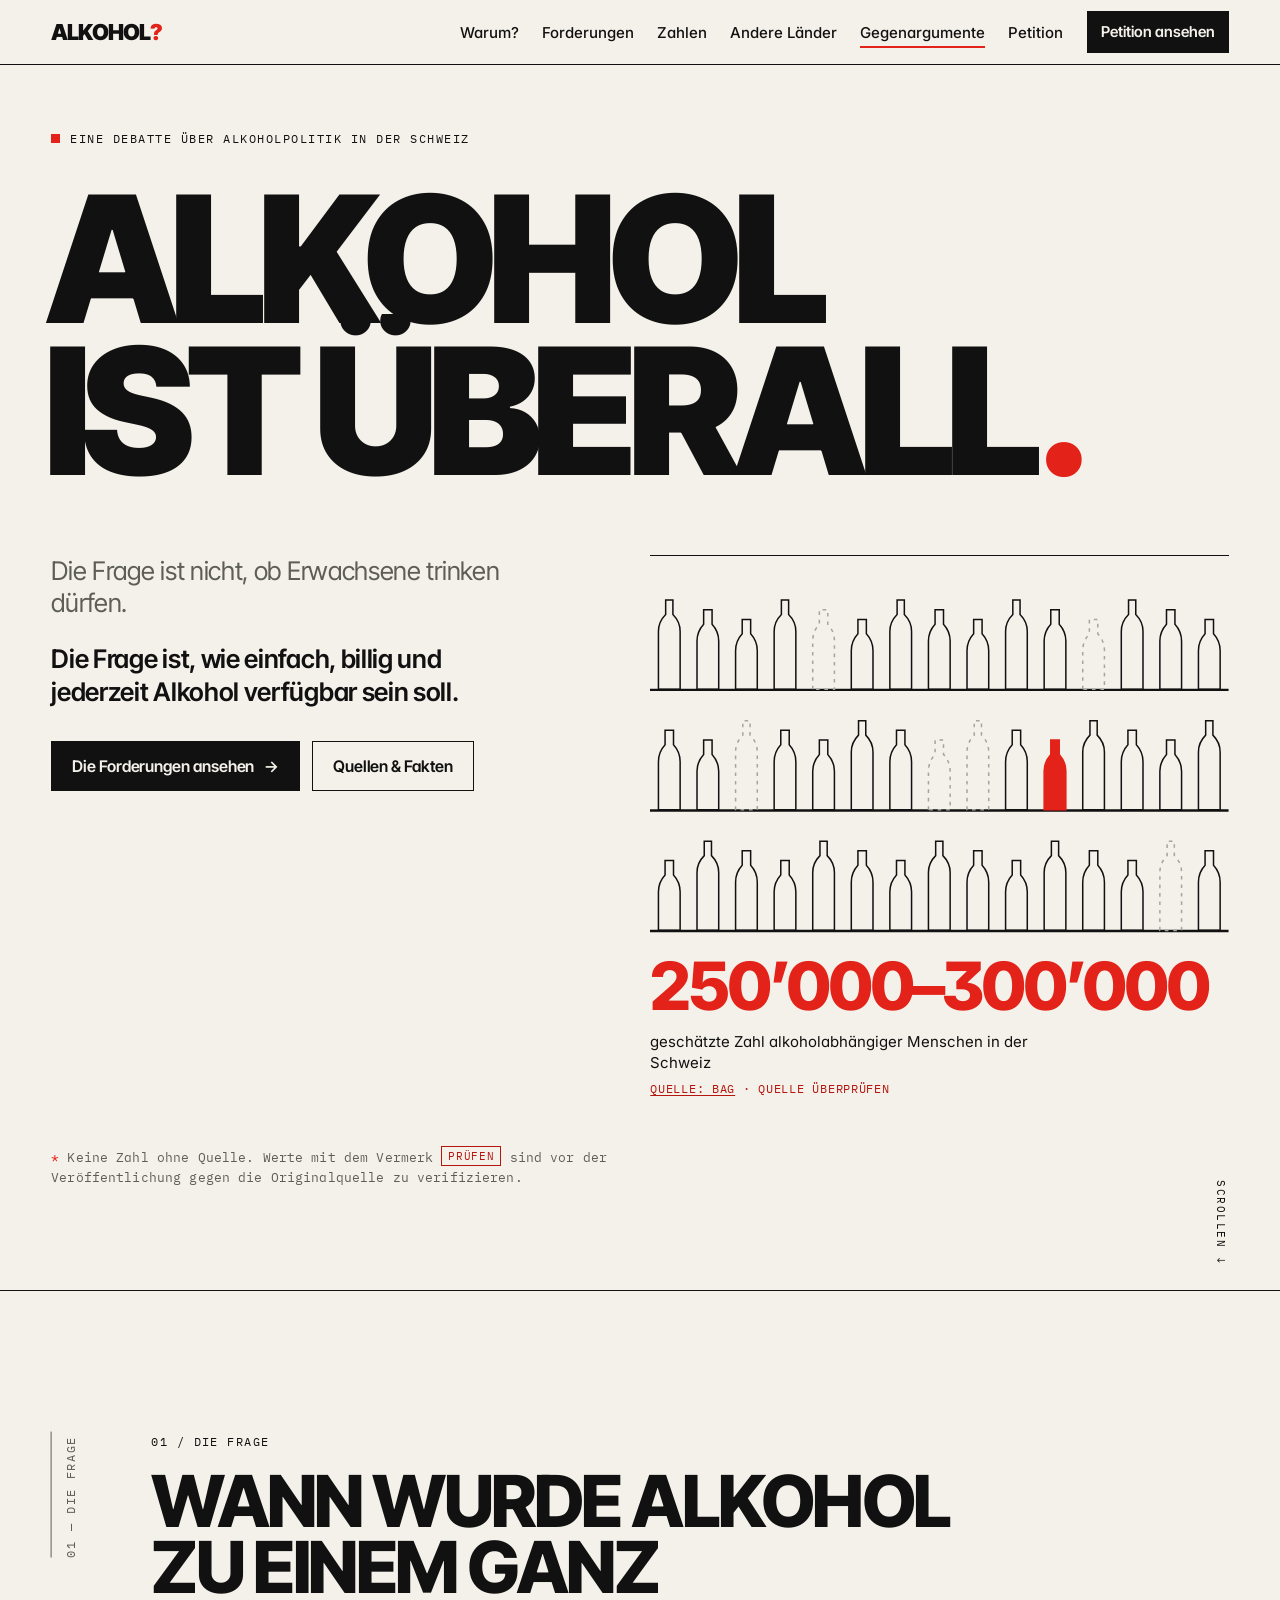
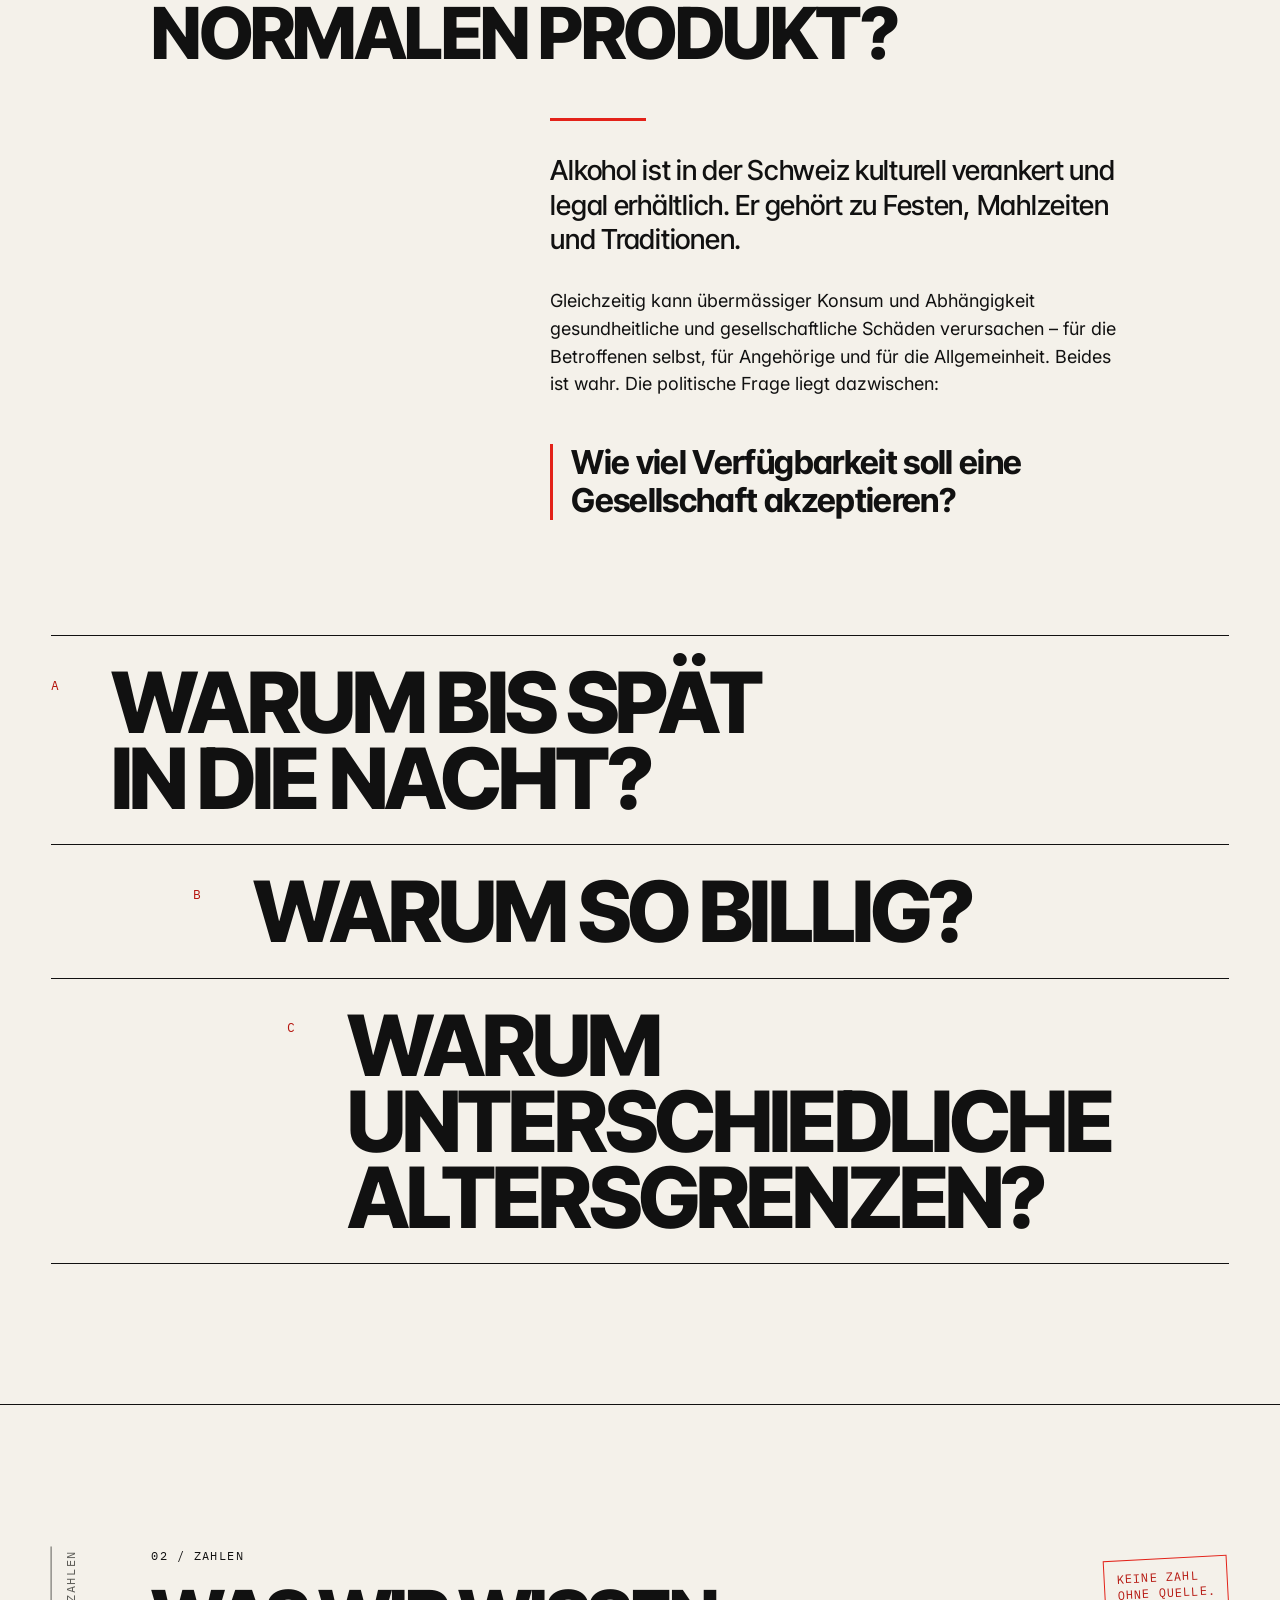
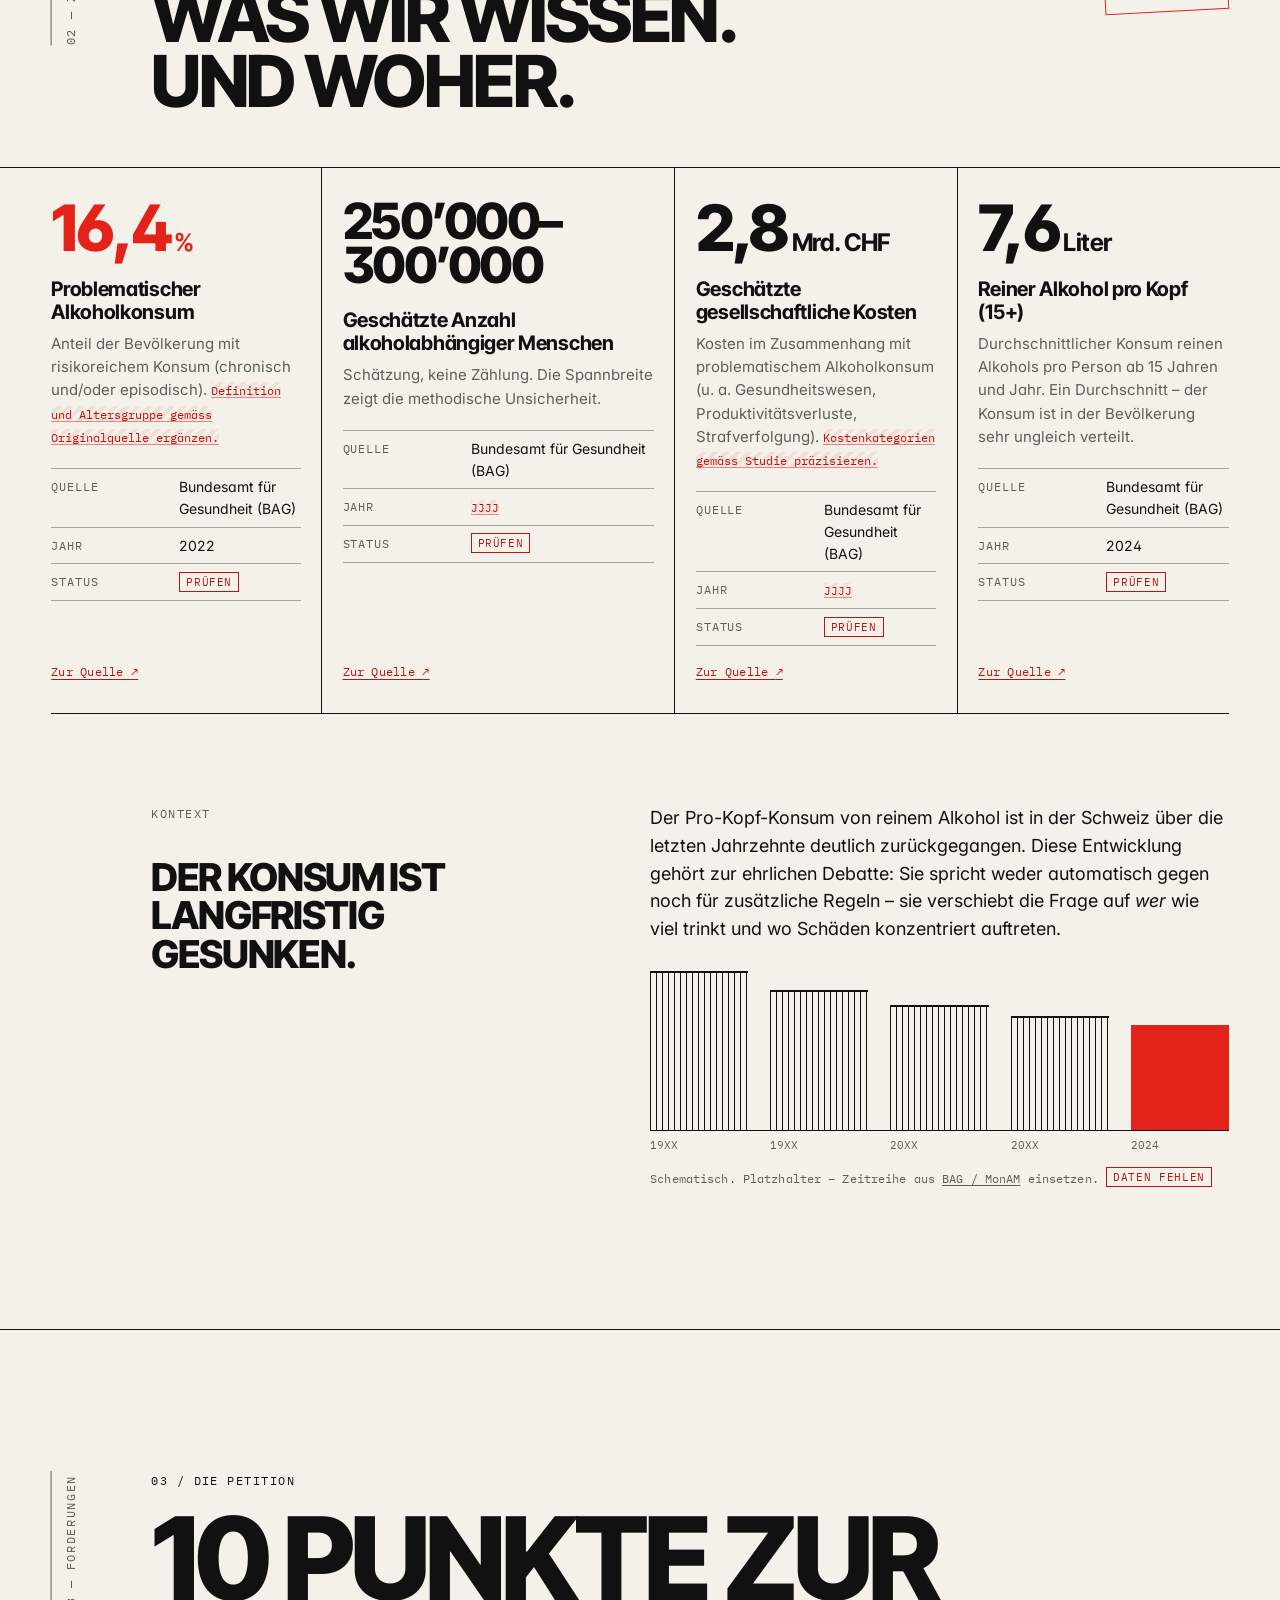
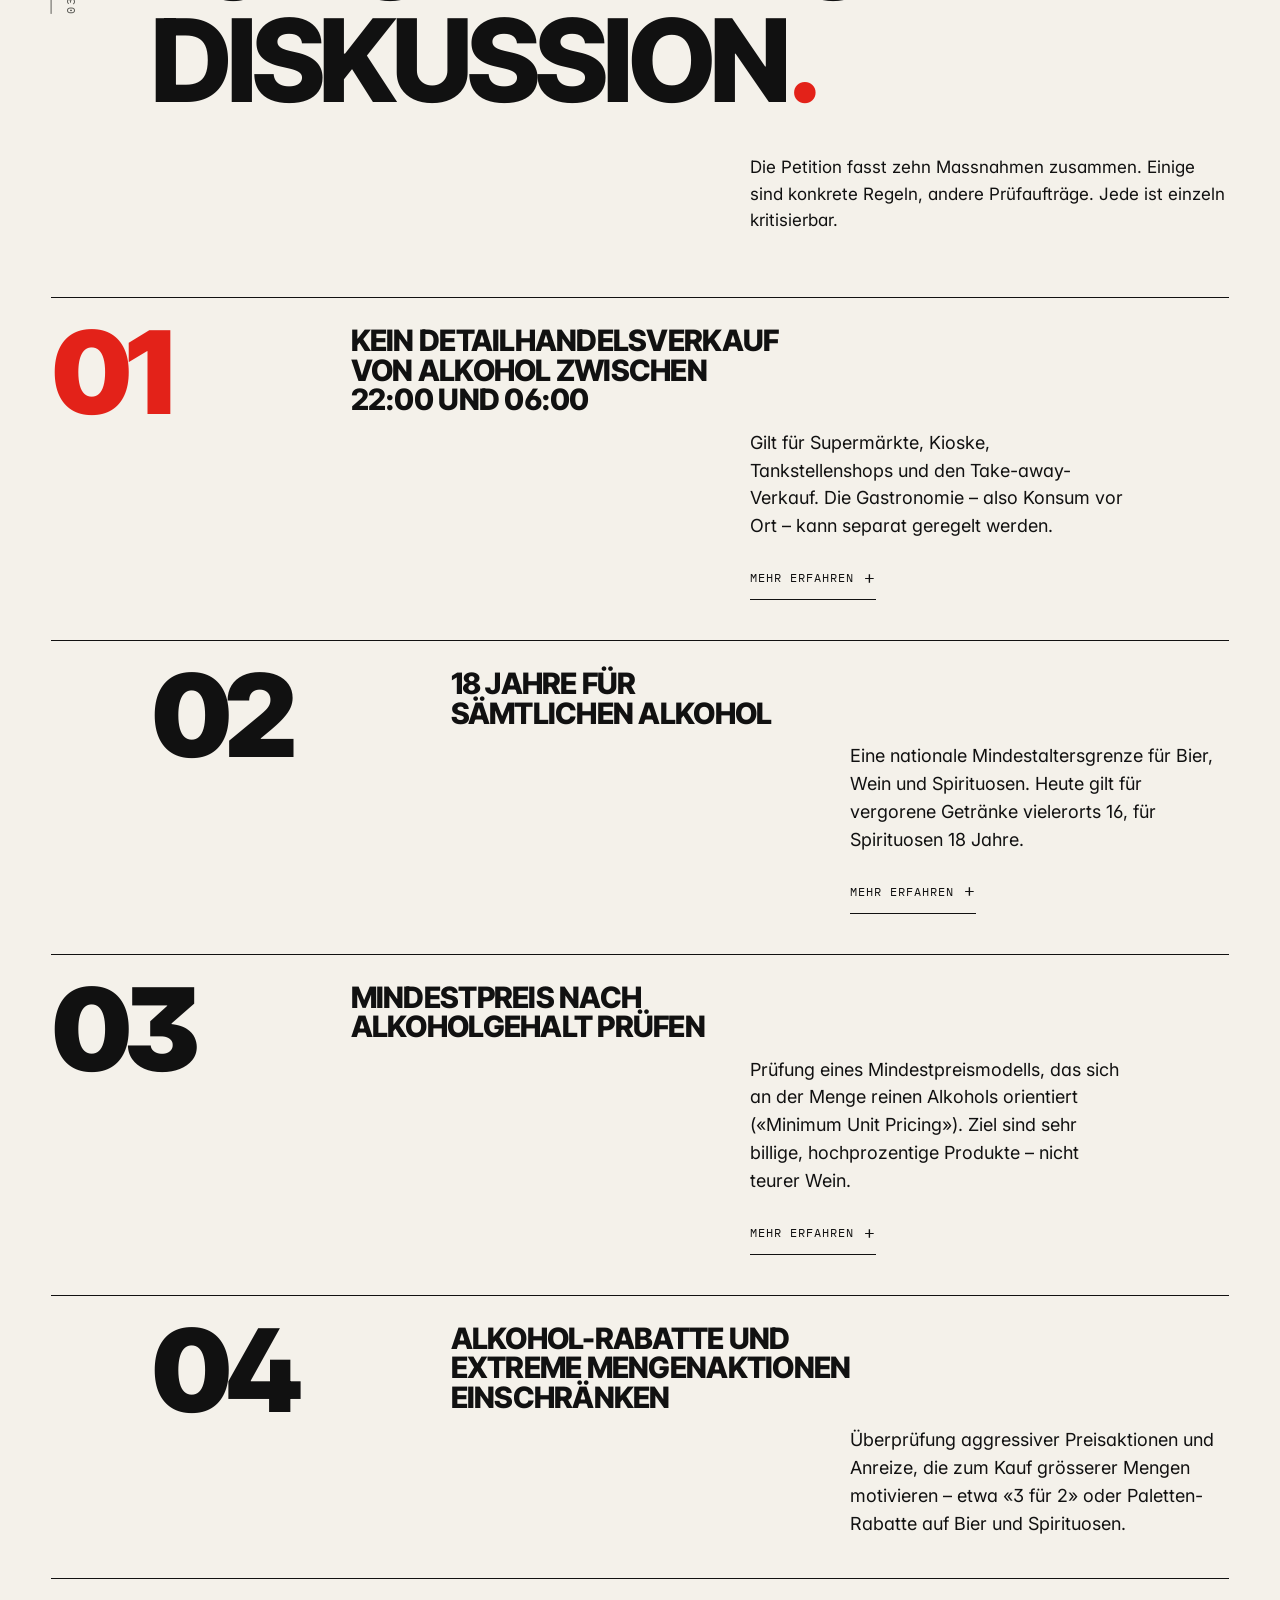
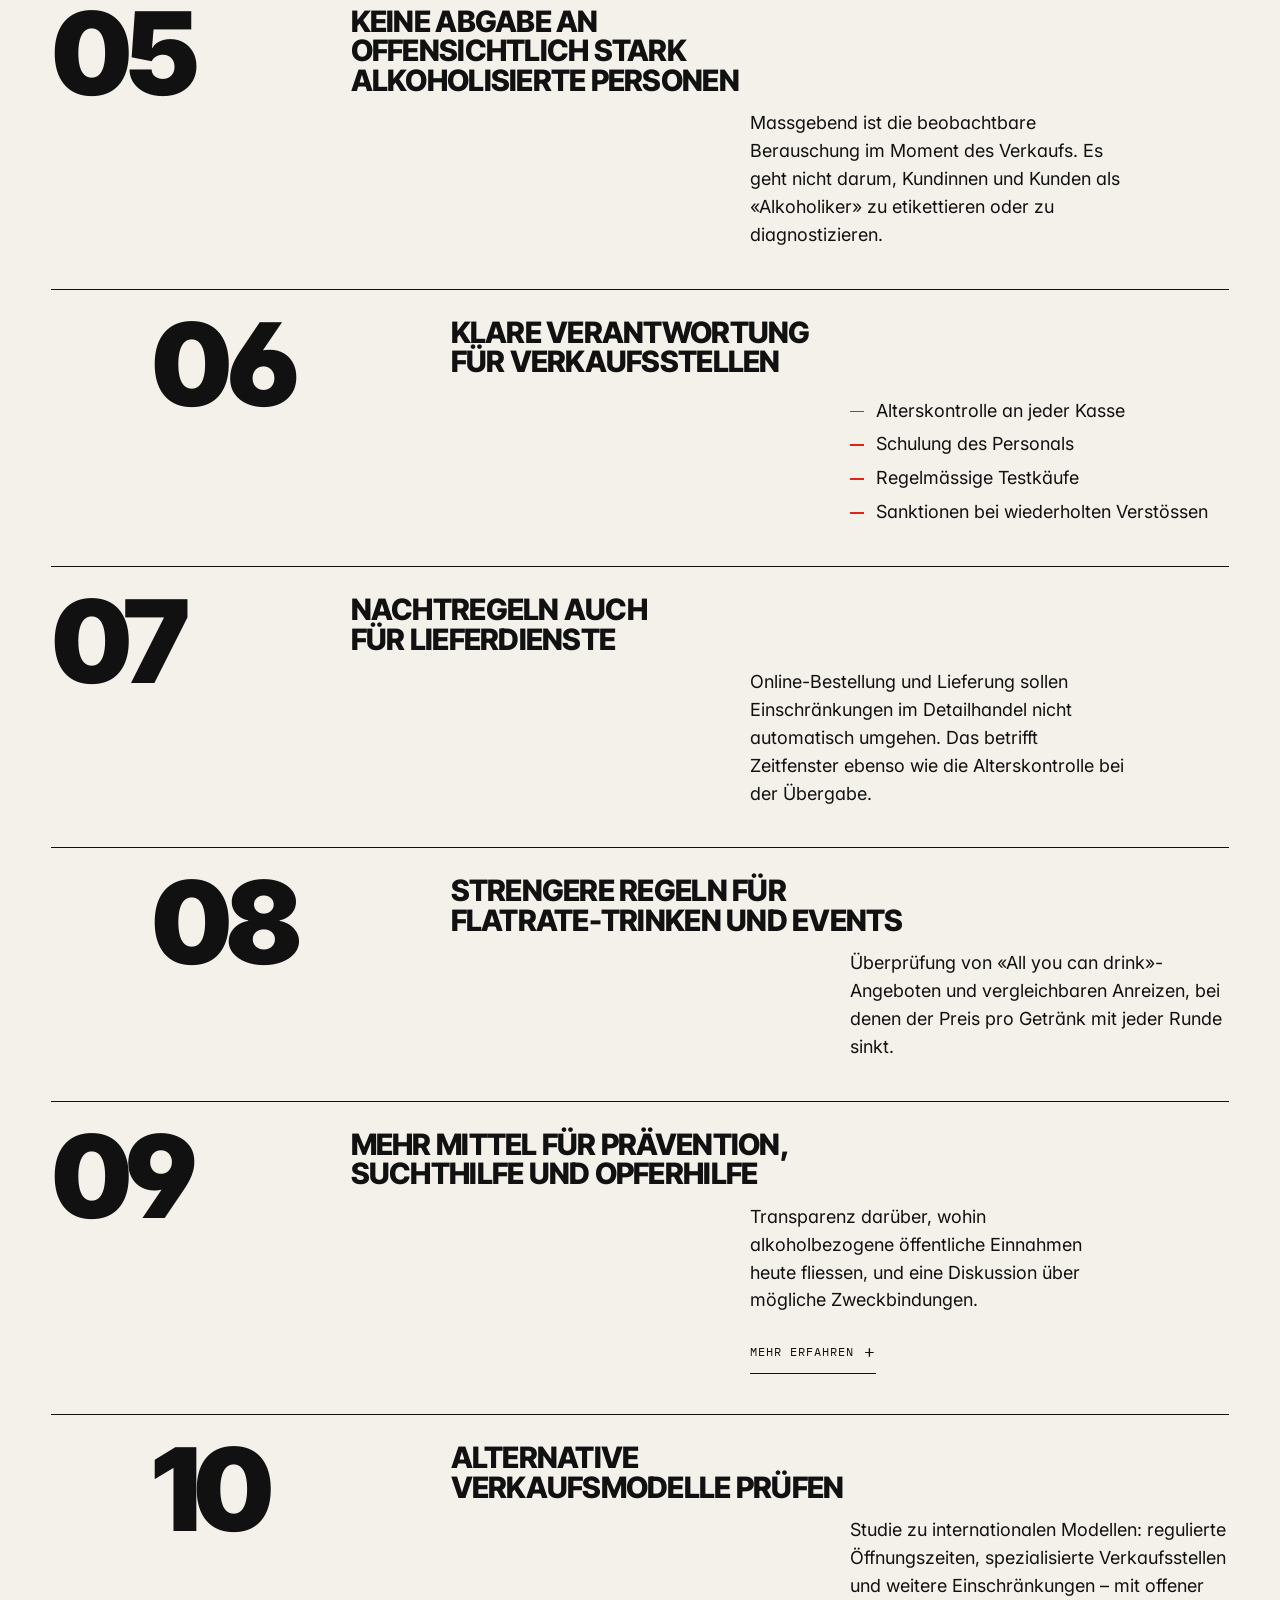
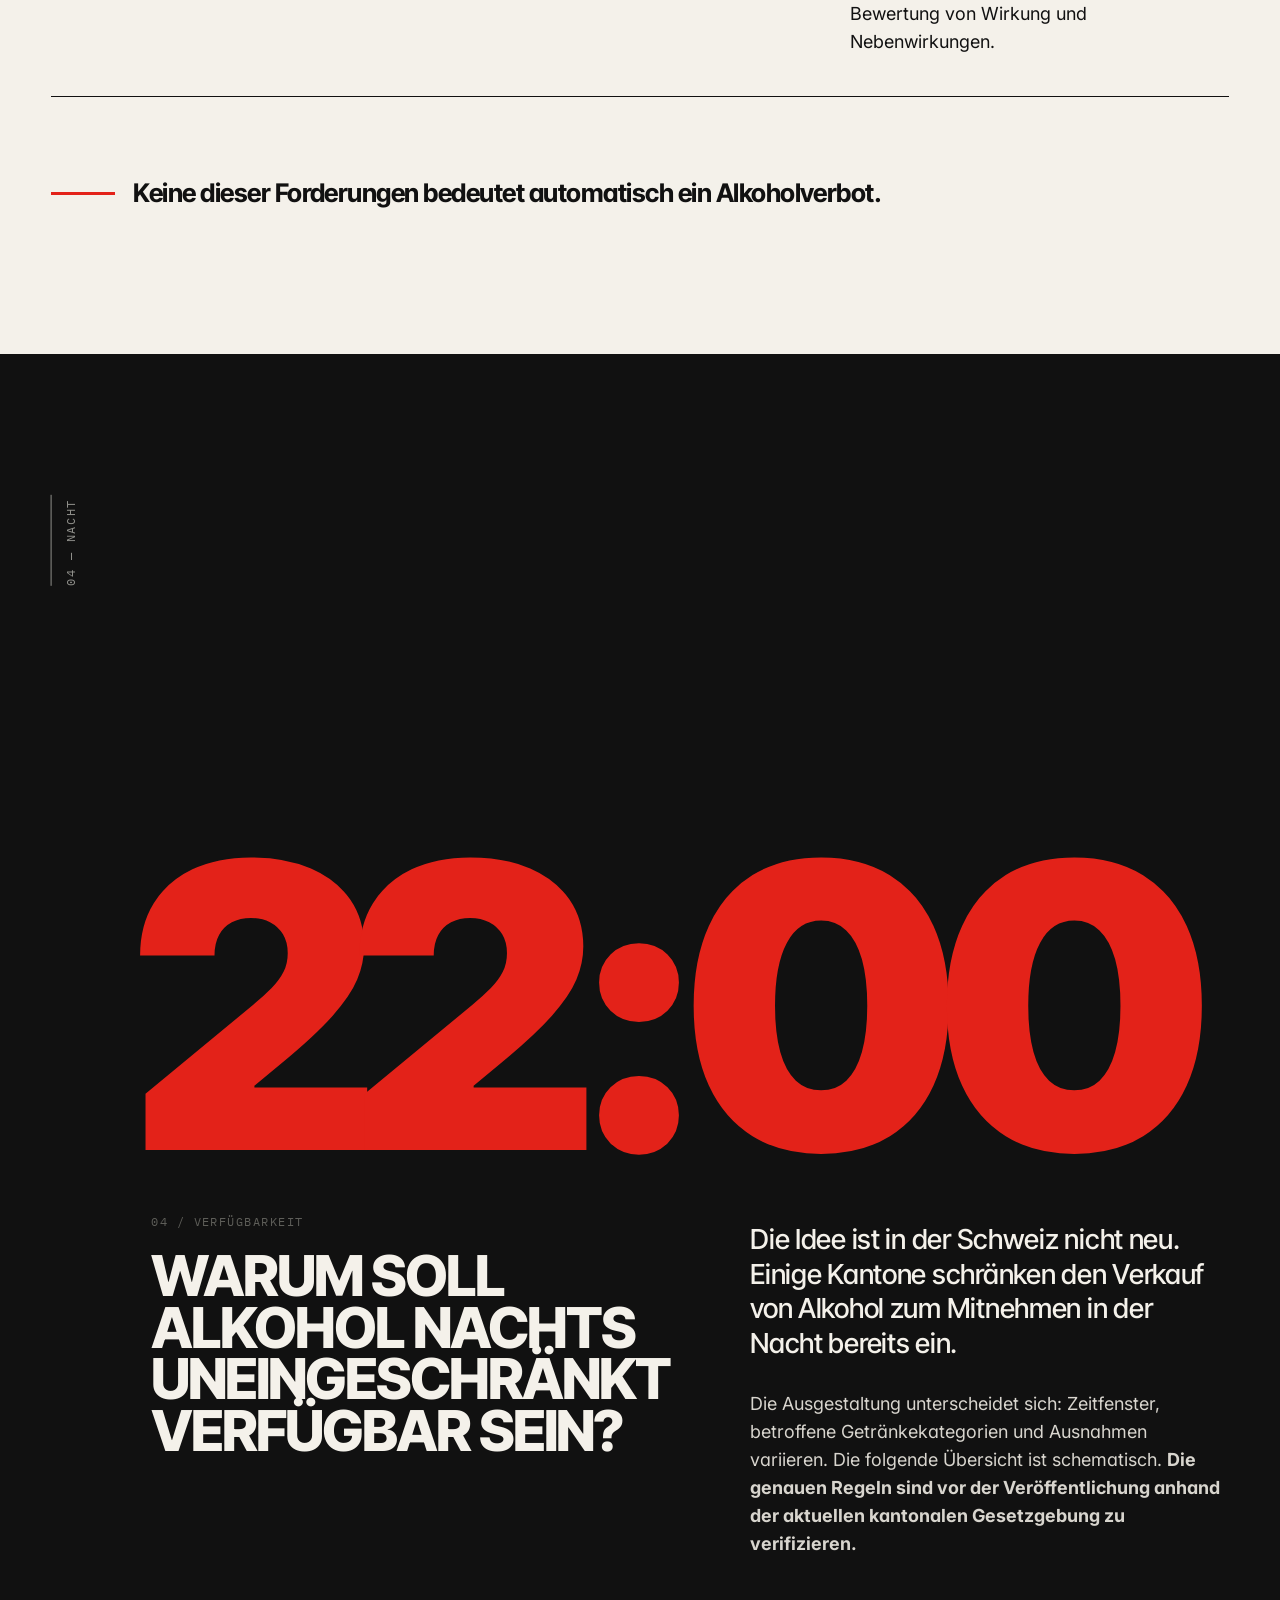
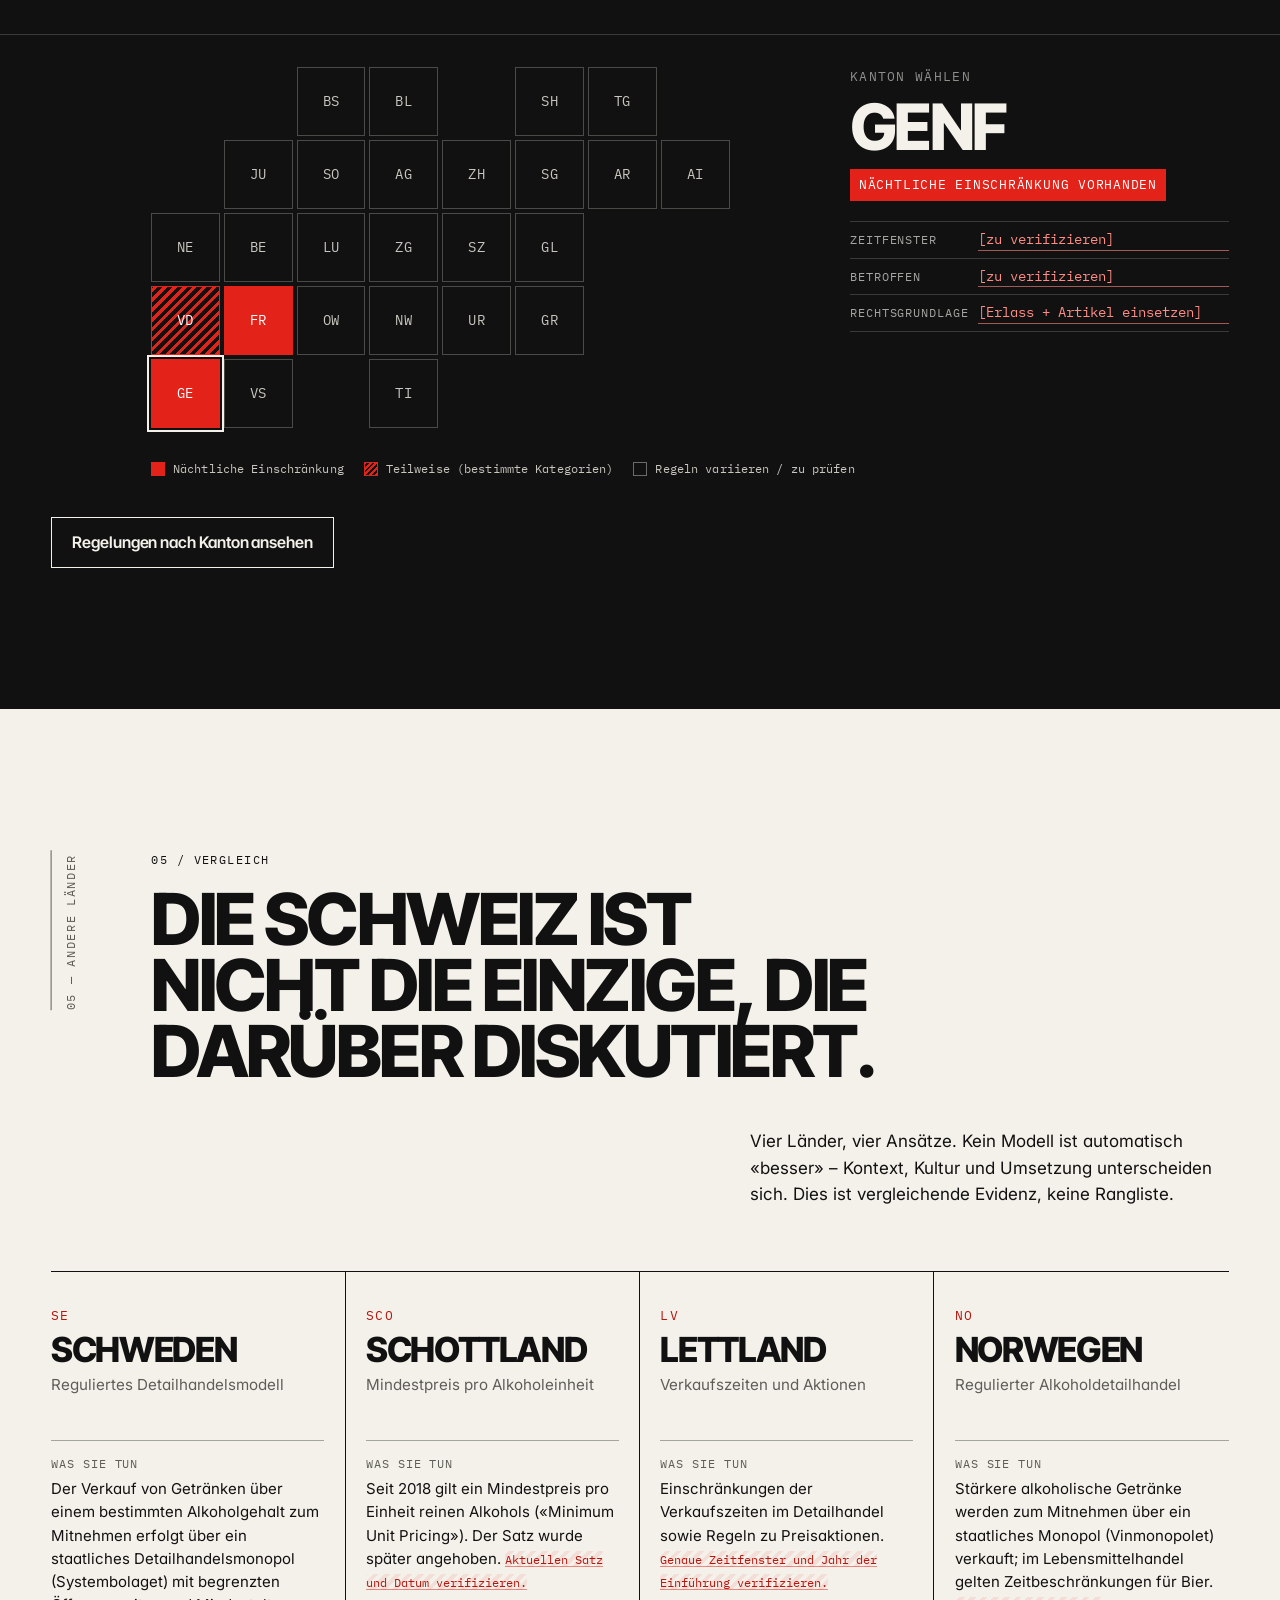
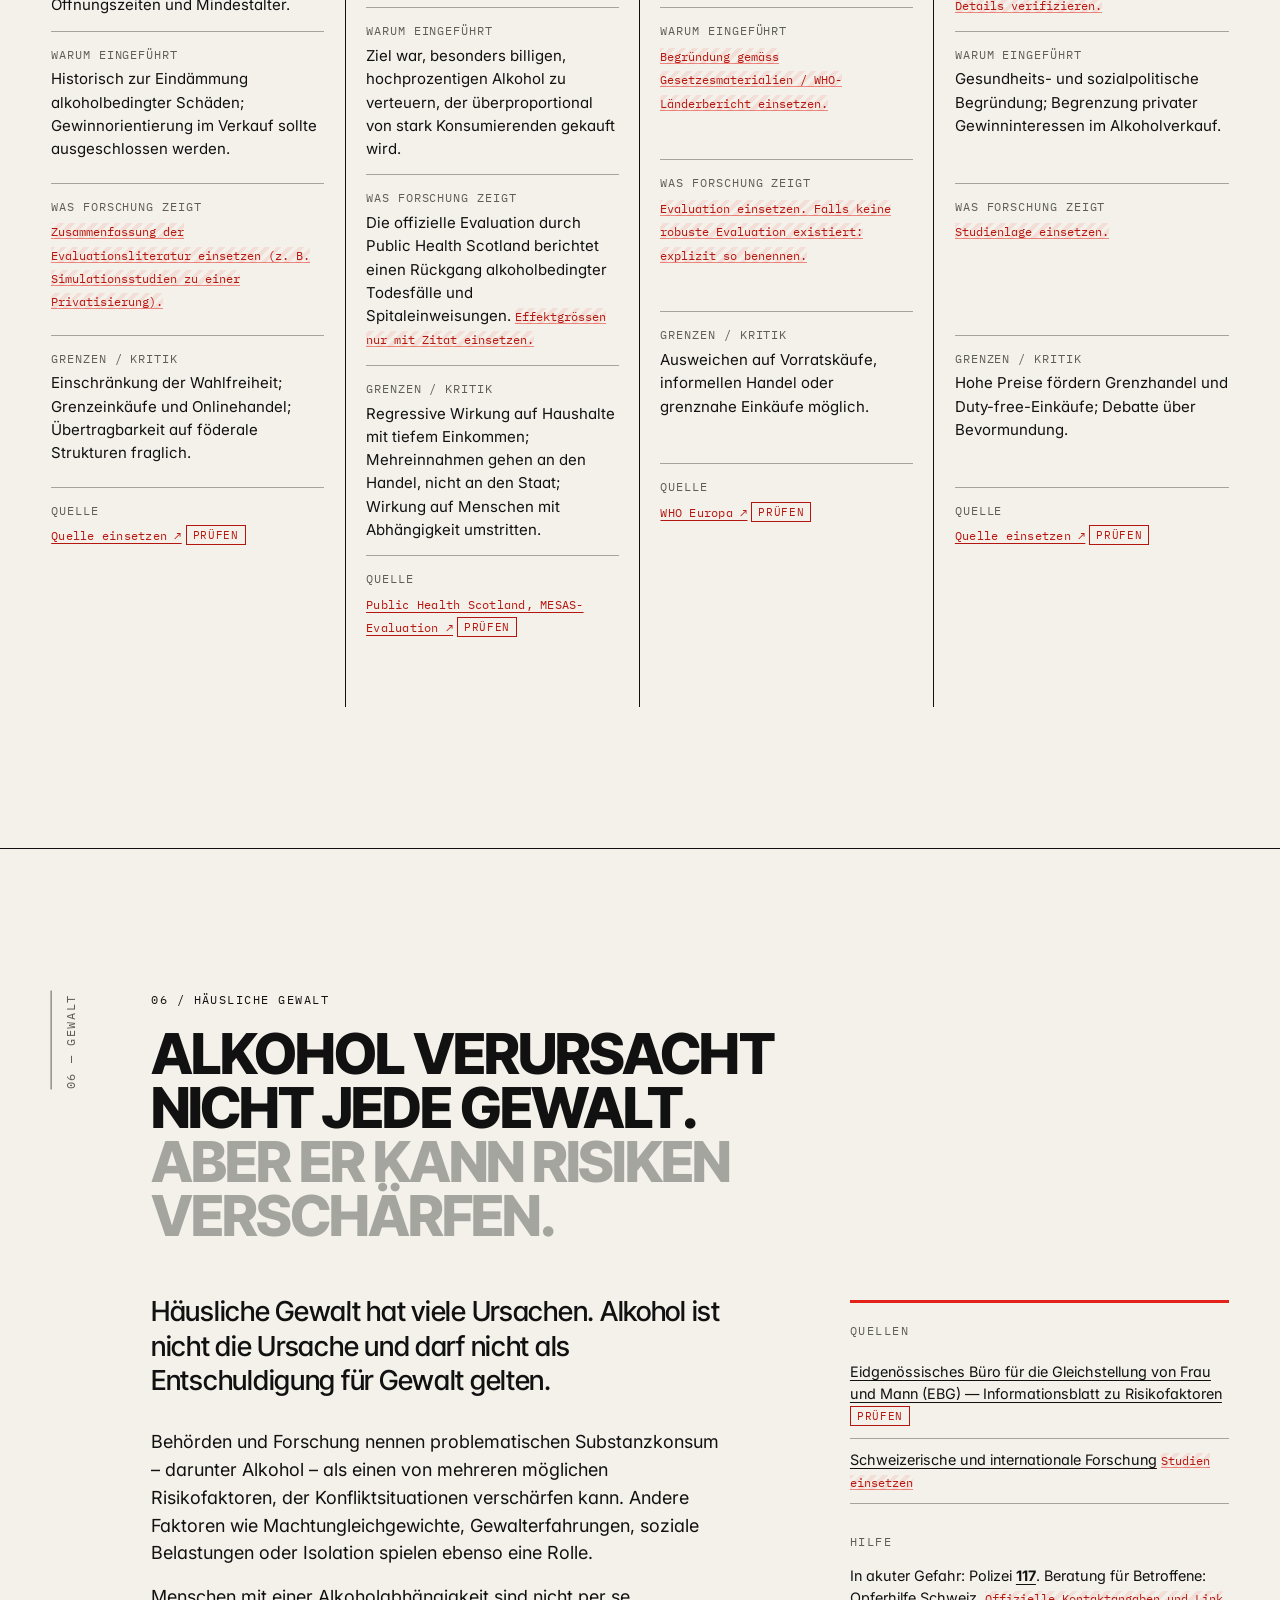
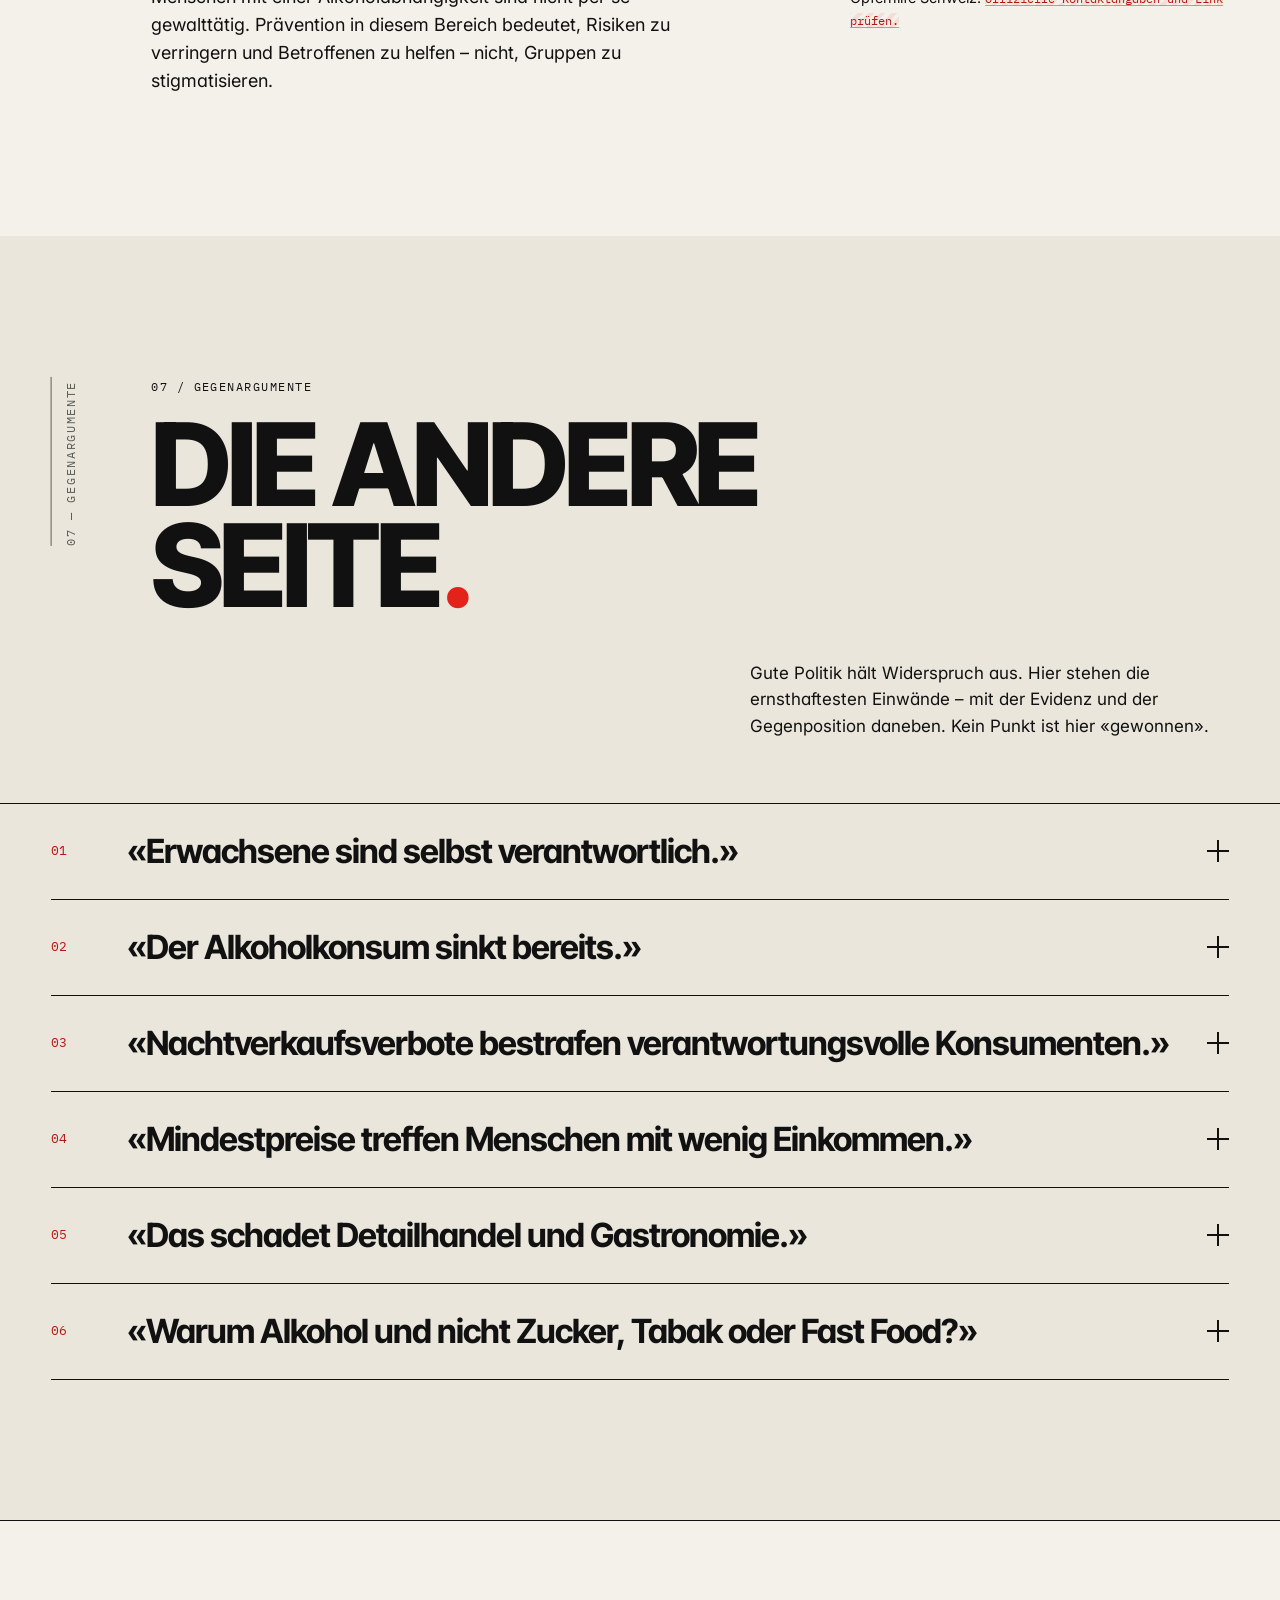
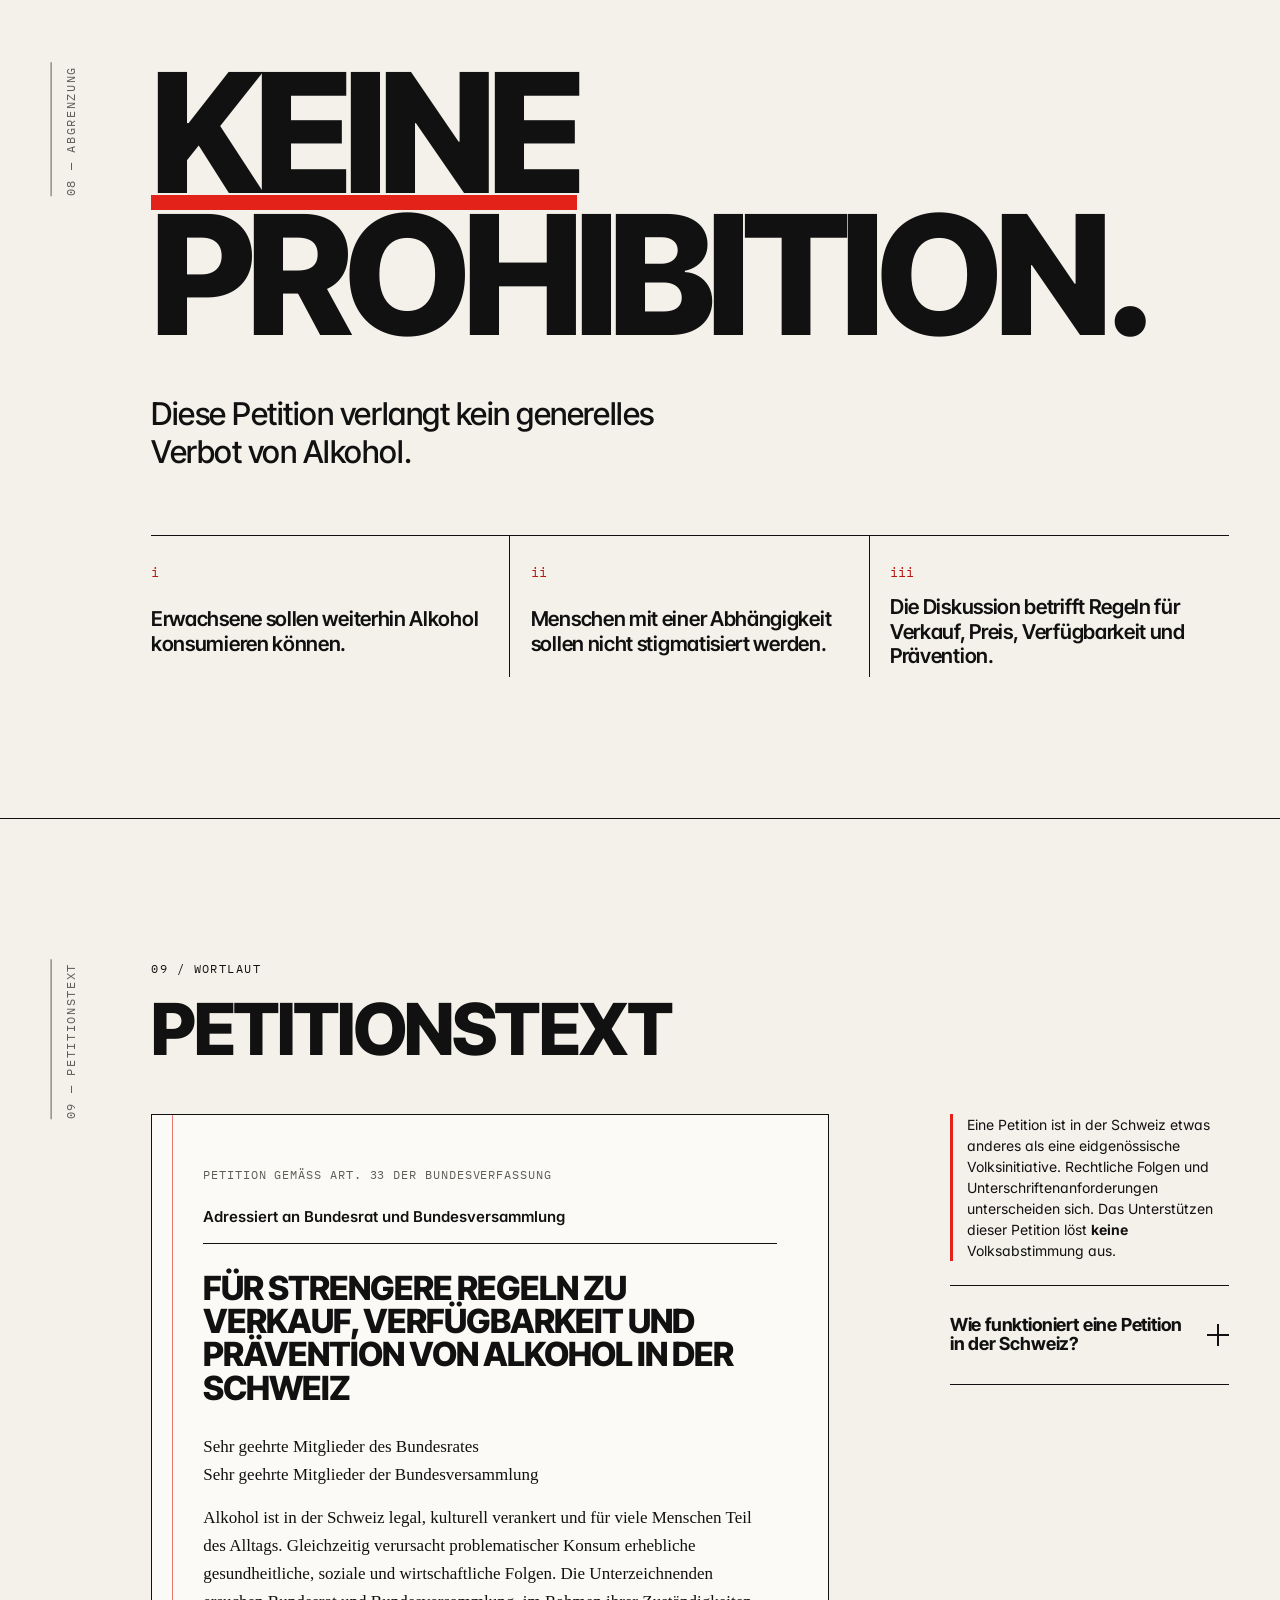
==== index.html @ 7d54041d "Add editorial petition website prototype on Swiss alcohol policy Static, dependency-free homepage wi" ====
<!doctype html>
<html lang="de-CH">
<head>
  <meta charset="utf-8">
  <meta name="viewport" content="width=device-width, initial-scale=1">
  <title>Alkoholpolitik Schweiz – Petition und Fakten</title>
  <meta name="description" content="Informationen und Forderungen einer Petition zur Regulierung von Alkoholverkauf, Verfügbarkeit und Prävention in der Schweiz.">
  <meta name="theme-color" content="#F4F1EA">

  <!-- Open Graph / Social -->
  <meta property="og:type" content="website">
  <meta property="og:locale" content="de_CH">
  <meta property="og:title" content="Alkohol. Wie normal ist zu normal?">
  <meta property="og:description" content="Petition für strengere Regeln zu Verkauf, Verfügbarkeit und Prävention von Alkohol in der Schweiz. Forderungen, Quellen und Gegenargumente.">
  <!-- TODO: Absolute URL der produktiven Domain einsetzen (OG-Bilder müssen absolut sein). -->
  <meta property="og:url" content="https://example.ch/">
  <meta property="og:image" content="https://example.ch/assets/img/og-image.png">
  <meta property="og:image:width" content="1200">
  <meta property="og:image:height" content="630">
  <meta property="og:image:alt" content="Schriftzug: Alkohol ist überall.">
  <meta name="twitter:card" content="summary_large_image">
  <meta name="twitter:title" content="Alkohol. Wie normal ist zu normal?">
  <meta name="twitter:description" content="Forderungen, Quellen und Gegenargumente zur Alkoholpolitik in der Schweiz.">
  <meta name="twitter:image" content="https://example.ch/assets/img/og-image.png">

  <link rel="icon" href="assets/img/favicon.svg" type="image/svg+xml">
  <link rel="preconnect" href="https://fonts.googleapis.com">
  <link rel="preconnect" href="https://fonts.gstatic.com" crossorigin>
  <link href="https://fonts.googleapis.com/css2?family=Inter+Tight:wght@400;500;600;700;800;900&family=Inter:wght@400;500;600&family=IBM+Plex+Mono:wght@400;500&display=swap" rel="stylesheet">
  <link rel="stylesheet" href="assets/css/style.css">
</head>
<body>
<a class="skip" href="#main">Zum Inhalt springen</a>

<!-- ============ NAVIGATION ============ -->
<header class="nav" id="top">
  <div class="nav__inner">
    <a class="nav__mark" href="#top" aria-label="ALKOHOL? – zum Seitenanfang">ALKOHOL<span class="red">?</span></a>
    <nav class="nav__links" aria-label="Hauptnavigation">
      <ul>
        <li><a href="#warum">Warum?</a></li>
        <li><a href="#forderungen">Forderungen</a></li>
        <li><a href="#zahlen">Zahlen</a></li>
        <li><a href="#laender">Andere Länder</a></li>
        <li><a href="#gegenargumente">Gegenargumente</a></li>
        <li><a href="#petition">Petition</a></li>
      </ul>
    </nav>
    <a class="nav__cta" href="#petitionstext">Petition ansehen</a>
    <button class="nav__burger" type="button" aria-expanded="false" aria-controls="mobile-menu" aria-label="Menü öffnen">
      <span></span><span></span>
    </button>
  </div>
  <div class="nav__progress" aria-hidden="true"><span></span></div>
  <nav class="mobile-menu" id="mobile-menu" aria-label="Mobile Navigation" hidden>
    <ol>
      <li><a href="#warum"><span>01</span>Warum?</a></li>
      <li><a href="#forderungen"><span>02</span>Forderungen</a></li>
      <li><a href="#zahlen"><span>03</span>Zahlen</a></li>
      <li><a href="#laender"><span>04</span>Andere Länder</a></li>
      <li><a href="#gegenargumente"><span>05</span>Gegenargumente</a></li>
      <li><a href="#petition"><span>06</span>Petition</a></li>
    </ol>
    <a class="btn btn--solid" href="#petitionstext">Petition ansehen</a>
  </nav>
</header>

<main id="main">

<!-- ============ HERO ============ -->
<section class="hero" aria-labelledby="hero-title">
  <div class="wrap grid">
    <p class="eyebrow hero__eyebrow"><span class="dot" aria-hidden="true"></span>Eine Debatte über Alkoholpolitik in der Schweiz</p>

    <h1 class="hero__title" id="hero-title">
      <span class="line"><span>Alkohol</span></span>
      <span class="line"><span>ist überall<span class="red">.</span></span></span>
    </h1>

    <div class="hero__lede">
      <p>Die Frage ist nicht, ob Erwachsene trinken dürfen.</p>
      <p><strong>Die Frage ist, wie einfach, billig und jederzeit Alkohol verfügbar sein soll.</strong></p>
      <div class="hero__ctas">
        <a class="btn btn--solid" href="#forderungen">Die Forderungen ansehen <span aria-hidden="true">→</span></a>
        <a class="btn btn--line" href="#quellen">Quellen &amp; Fakten</a>
      </div>
    </div>

    <figure class="hero__figure" aria-label="Kennzahl mit Quellenhinweis">
      <!-- Abstrakte Komposition: Regal mit Flaschen-Silhouetten, eine fehlt / ist rot -->
      <svg class="shelf" viewBox="0 0 480 300" role="img" aria-label="Abstrakte Darstellung eines Ladenregals voller Flaschen">
        <g class="shelf__rows" fill="none" stroke="currentColor" stroke-width="1.25"></g>
      </svg>
      <div class="hero__stat">
        <p class="hero__num" aria-hidden="true"><span data-count="250000">250’000</span>–<span data-count="300000">300’000</span></p>
        <span class="sr-only">250’000 bis 300’000</span>
        <figcaption>
          geschätzte Zahl alkoholabhängiger Menschen in der Schweiz
          <span class="verify"><a href="#q-bag-abh">Quelle: BAG</a> · Quelle überprüfen</span>
        </figcaption>
      </div>
    </figure>

    <p class="hero__note mono"><span class="red">*</span> Keine Zahl ohne Quelle. Werte mit dem Vermerk <span class="tag tag--verify">Prüfen</span> sind vor der Veröffentlichung gegen die Originalquelle zu verifizieren.</p>
  </div>
  <a class="hero__scroll mono" href="#warum">Scrollen <span aria-hidden="true">↓</span></a>
</section>

<!-- ============ 01 — DIE FRAGE ============ -->
<section class="section" id="warum" aria-labelledby="warum-title">
  <div class="wrap grid">
    <p class="vlabel" aria-hidden="true">01 — Die Frage</p>
    <div class="section__head">
      <p class="eyebrow">01 / Die Frage</p>
      <h2 class="h-xl reveal" id="warum-title">Wann wurde Alkohol zu einem ganz normalen Produkt?</h2>
    </div>
    <hr class="rule rule--red" aria-hidden="true">
    <div class="question__text">
      <p class="lead">Alkohol ist in der Schweiz kulturell verankert und legal erhältlich. Er gehört zu Festen, Mahlzeiten und Traditionen.</p>
      <p>Gleichzeitig kann übermässiger Konsum und Abhängigkeit gesundheitliche und gesellschaftliche Schäden verursachen – für die Betroffenen selbst, für Angehörige und für die Allgemeinheit. Beides ist wahr. Die politische Frage liegt dazwischen:</p>
      <p class="pullquote">Wie viel Verfügbarkeit soll eine Gesellschaft akzeptieren?</p>
    </div>
  </div>

  <ol class="questions wrap" aria-label="Offene Fragen">
    <li class="reveal"><span class="questions__n mono">A</span><span class="questions__q">Warum bis spät in die Nacht?</span></li>
    <li class="reveal"><span class="questions__n mono">B</span><span class="questions__q">Warum so billig?</span></li>
    <li class="reveal"><span class="questions__n mono">C</span><span class="questions__q">Warum unter&shy;schiedliche Alters&shy;grenzen?</span></li>
  </ol>
</section>

<!-- ============ 02 — ZAHLEN ============ -->
<section class="section section--rule" id="zahlen" aria-labelledby="zahlen-title">
  <div class="wrap grid">
    <p class="vlabel" aria-hidden="true">02 — Zahlen</p>
    <div class="section__head">
      <p class="eyebrow">02 / Zahlen</p>
      <h2 class="h-xl reveal" id="zahlen-title">Was wir wissen.<br>Und woher.</h2>
    </div>
    <p class="stamp mono" aria-label="Grundsatz">Keine Zahl<br>ohne Quelle.</p>
  </div>

  <div class="wrap stats">
    <article class="stat reveal">
      <p class="stat__num"><span data-count="16.4" data-decimals="1">16,4</span><small> %</small></p>
      <h3 class="stat__label">Problematischer Alkoholkonsum</h3>
      <p class="stat__desc">Anteil der Bevölkerung mit risikoreichem Konsum (chronisch und/oder episodisch). <span class="todo">Definition und Altersgruppe gemäss Originalquelle ergänzen.</span></p>
      <dl class="meta">
        <div><dt>Quelle</dt><dd>Bundesamt für Gesundheit (BAG)</dd></div>
        <div><dt>Jahr</dt><dd>2022</dd></div>
        <div><dt>Status</dt><dd><span class="tag tag--verify">Prüfen</span></dd></div>
      </dl>
      <a class="srclink" href="#q-bag-konsum">Zur Quelle <span aria-hidden="true">↗</span></a>
    </article>

    <article class="stat reveal">
      <p class="stat__num"><span data-count="250000">250’000</span>–<wbr><span data-count="300000">300’000</span></p>
      <h3 class="stat__label">Geschätzte Anzahl alkoholabhängiger Menschen</h3>
      <p class="stat__desc">Schätzung, keine Zählung. Die Spannbreite zeigt die methodische Unsicherheit.</p>
      <dl class="meta">
        <div><dt>Quelle</dt><dd>Bundesamt für Gesundheit (BAG)</dd></div>
        <div><dt>Jahr</dt><dd><span class="todo">JJJJ</span></dd></div>
        <div><dt>Status</dt><dd><span class="tag tag--verify">Prüfen</span></dd></div>
      </dl>
      <a class="srclink" href="#q-bag-abh">Zur Quelle <span aria-hidden="true">↗</span></a>
    </article>

    <article class="stat reveal">
      <p class="stat__num"><span data-count="2.8" data-decimals="1">2,8</span><small> Mrd. CHF</small></p>
      <h3 class="stat__label">Geschätzte gesellschaftliche Kosten</h3>
      <p class="stat__desc">Kosten im Zusammenhang mit problematischem Alkoholkonsum (u. a. Gesundheitswesen, Produktivitätsverluste, Strafverfolgung). <span class="todo">Kostenkategorien gemäss Studie präzisieren.</span></p>
      <dl class="meta">
        <div><dt>Quelle</dt><dd>Bundesamt für Gesundheit (BAG)</dd></div>
        <div><dt>Jahr</dt><dd><span class="todo">JJJJ</span></dd></div>
        <div><dt>Status</dt><dd><span class="tag tag--verify">Prüfen</span></dd></div>
      </dl>
      <a class="srclink" href="#q-bag-kosten">Zur Quelle <span aria-hidden="true">↗</span></a>
    </article>

    <article class="stat reveal">
      <p class="stat__num"><span data-count="7.6" data-decimals="1">7,6</span><small> Liter</small></p>
      <h3 class="stat__label">Reiner Alkohol pro Kopf (15+)</h3>
      <p class="stat__desc">Durchschnittlicher Konsum reinen Alkohols pro Person ab 15 Jahren und Jahr. Ein Durchschnitt – der Konsum ist in der Bevölkerung sehr ungleich verteilt.</p>
      <dl class="meta">
        <div><dt>Quelle</dt><dd>Bundesamt für Gesundheit (BAG)</dd></div>
        <div><dt>Jahr</dt><dd>2024</dd></div>
        <div><dt>Status</dt><dd><span class="tag tag--verify">Prüfen</span></dd></div>
      </dl>
      <a class="srclink" href="#q-bag-prokopf">Zur Quelle <span aria-hidden="true">↗</span></a>
    </article>
  </div>

  <!-- Kontext: rückläufiger Konsum — bewusst nicht versteckt -->
  <div class="wrap context reveal">
    <div class="context__label">
      <p class="eyebrow eyebrow--grey">Kontext</p>
      <p class="context__title">Der Konsum ist langfristig gesunken.</p>
    </div>
    <div class="context__body">
      <p>Der Pro-Kopf-Konsum von reinem Alkohol ist in der Schweiz über die letzten Jahrzehnte deutlich zurückgegangen. Diese Entwicklung gehört zur ehrlichen Debatte: Sie spricht weder automatisch gegen noch für zusätzliche Regeln – sie verschiebt die Frage auf <em>wer</em> wie viel trinkt und wo Schäden konzentriert auftreten.</p>
      <figure class="trend" aria-labelledby="trend-cap">
        <div class="trend__bars" role="img" aria-label="Schematischer Verlauf: Pro-Kopf-Konsum sinkt langfristig. Platzhalterwerte, nicht massstabsgetreu.">
          <span style="--h:100%"><i>19XX</i></span>
          <span style="--h:88%"><i>19XX</i></span>
          <span style="--h:79%"><i>20XX</i></span>
          <span style="--h:72%"><i>20XX</i></span>
          <span class="is-now" style="--h:66%"><i>2024</i></span>
        </div>
        <figcaption id="trend-cap" class="mono">Schematisch. Platzhalter – Zeitreihe aus <a href="#q-bag-prokopf">BAG / MonAM</a> einsetzen. <span class="tag tag--verify">Daten fehlen</span></figcaption>
      </figure>
    </div>
  </div>
</section>

<!-- ============ 03 — FORDERUNGEN ============ -->
<section class="section section--rule" id="forderungen" aria-labelledby="forderungen-title">
  <div class="wrap grid">
    <p class="vlabel" aria-hidden="true">03 — Forderungen</p>
    <div class="section__head">
      <p class="eyebrow">03 / Die Petition</p>
      <h2 class="h-xxl reveal" id="forderungen-title">10 Punkte zur Diskussion<span class="red">.</span></h2>
    </div>
    <p class="section__intro">Die Petition fasst zehn Massnahmen zusammen. Einige sind konkrete Regeln, andere Prüfaufträge. Jede ist einzeln kritisierbar.</p>
  </div>

  <ol class="demands wrap">
    <li class="demand">
      <span class="demand__n" aria-hidden="true">01</span>
      <div class="demand__body">
        <h3 class="demand__title">Kein Detailhandelsverkauf von Alkohol zwischen 22:00 und 06:00</h3>
        <p>Gilt für Supermärkte, Kioske, Tankstellenshops und den Take-away-Verkauf. Die Gastronomie – also Konsum vor Ort – kann separat geregelt werden.</p>
        <button class="more" type="button" aria-expanded="false" aria-controls="d01">Mehr erfahren</button>
        <div class="more__panel" id="d01" hidden><div>
          <p>Hintergrund: Mehrere Westschweizer Kantone kennen bereits zeitliche Einschränkungen für den Take-away-Verkauf (siehe <a href="#nacht">Abschnitt 22:00</a>). Offen ist, ob eine einheitliche Regel kantonal oder national sinnvoll ist und welche Ausnahmen gelten sollen.</p>
        </div></div>
      </div>
    </li>
    <li class="demand">
      <span class="demand__n" aria-hidden="true">02</span>
      <div class="demand__body">
        <h3 class="demand__title">18 Jahre für sämtlichen Alkohol</h3>
        <p>Eine nationale Mindestaltersgrenze für Bier, Wein und Spirituosen. Heute gilt für vergorene Getränke vielerorts 16, für Spirituosen 18 Jahre.</p>
        <button class="more" type="button" aria-expanded="false" aria-controls="d02">Mehr erfahren</button>
        <div class="more__panel" id="d02" hidden><div>
          <p>Eine einheitliche Grenze vereinfacht Kontrollen an der Kasse. Kritiker verweisen auf die Tradition, Jugendliche begleitet an Wein und Bier heranzuführen. <span class="todo">Aktuelle Rechtsgrundlagen (Lebensmittelrecht, Alkoholgesetz, kantonale Abweichungen) verlinken.</span></p>
        </div></div>
      </div>
    </li>
    <li class="demand">
      <span class="demand__n" aria-hidden="true">03</span>
      <div class="demand__body">
        <h3 class="demand__title">Mindestpreis nach Alkoholgehalt prüfen</h3>
        <p>Prüfung eines Mindestpreismodells, das sich an der Menge reinen Alkohols orientiert («Minimum Unit Pricing»). Ziel sind sehr billige, hochprozentige Produkte – nicht teurer Wein.</p>
        <button class="more" type="button" aria-expanded="false" aria-controls="d03">Mehr erfahren</button>
        <div class="more__panel" id="d03" hidden><div>
          <p>Schottland hat ein solches Modell eingeführt und evaluiert (siehe <a href="#laender">Andere Länder</a>). Die Übertragbarkeit auf die Schweiz – mit höherem Preisniveau und Nähe zu Grenzregionen – ist Teil des Prüfauftrags.</p>
        </div></div>
      </div>
    </li>
    <li class="demand">
      <span class="demand__n" aria-hidden="true">04</span>
      <div class="demand__body">
        <h3 class="demand__title">Alkohol-Rabatte und extreme Mengenaktionen einschränken</h3>
        <p>Überprüfung aggressiver Preisaktionen und Anreize, die zum Kauf grösserer Mengen motivieren – etwa «3 für 2» oder Paletten-Rabatte auf Bier und Spirituosen.</p>
      </div>
    </li>
    <li class="demand">
      <span class="demand__n" aria-hidden="true">05</span>
      <div class="demand__body">
        <h3 class="demand__title">Keine Abgabe an offensichtlich stark alkoholisierte Personen</h3>
        <p>Massgebend ist die beobachtbare Berauschung im Moment des Verkaufs. Es geht nicht darum, Kundinnen und Kunden als «Alkoholiker» zu etikettieren oder zu diagnostizieren.</p>
      </div>
    </li>
    <li class="demand">
      <span class="demand__n" aria-hidden="true">06</span>
      <div class="demand__body">
        <h3 class="demand__title">Klare Verantwortung für Verkaufsstellen</h3>
        <ul class="dash">
          <li>Alterskontrolle an jeder Kasse</li>
          <li>Schulung des Personals</li>
          <li>Regelmässige Testkäufe</li>
          <li>Sanktionen bei wiederholten Verstössen</li>
        </ul>
      </div>
    </li>
    <li class="demand">
      <span class="demand__n" aria-hidden="true">07</span>
      <div class="demand__body">
        <h3 class="demand__title">Nachtregeln auch für Lieferdienste</h3>
        <p>Online-Bestellung und Lieferung sollen Einschränkungen im Detailhandel nicht automatisch umgehen. Das betrifft Zeitfenster ebenso wie die Alterskontrolle bei der Übergabe.</p>
      </div>
    </li>
    <li class="demand">
      <span class="demand__n" aria-hidden="true">08</span>
      <div class="demand__body">
        <h3 class="demand__title">Strengere Regeln für Flatrate-Trinken und Events</h3>
        <p>Überprüfung von «All you can drink»-Angeboten und vergleichbaren Anreizen, bei denen der Preis pro Getränk mit jeder Runde sinkt.</p>
      </div>
    </li>
    <li class="demand">
      <span class="demand__n" aria-hidden="true">09</span>
      <div class="demand__body">
        <h3 class="demand__title">Mehr Mittel für Prävention, Suchthilfe und Opferhilfe</h3>
        <p>Transparenz darüber, wohin alkoholbezogene öffentliche Einnahmen heute fliessen, und eine Diskussion über mögliche Zweckbindungen.</p>
        <button class="more" type="button" aria-expanded="false" aria-controls="d09">Mehr erfahren</button>
        <div class="more__panel" id="d09" hidden><div>
          <p>Ein Teil der Erträge aus der Besteuerung gebrannter Wasser geht bereits an die Kantone zur Bekämpfung der Ursachen und Wirkungen von Suchtproblemen («Alkoholzehntel»). <span class="todo">Beträge und aktuelle Rechtsgrundlage verifizieren.</span></p>
        </div></div>
      </div>
    </li>
    <li class="demand">
      <span class="demand__n" aria-hidden="true">10</span>
      <div class="demand__body">
        <h3 class="demand__title">Alternative Verkaufsmodelle prüfen</h3>
        <p>Studie zu internationalen Modellen: regulierte Öffnungszeiten, spezialisierte Verkaufsstellen und weitere Einschränkungen – mit offener Bewertung von Wirkung und Nebenwirkungen.</p>
      </div>
    </li>
  </ol>

  <div class="wrap">
    <p class="disclaimer-line reveal"><span class="rule-x" aria-hidden="true"></span>Keine dieser Forderungen bedeutet automatisch ein Alkoholverbot.</p>
  </div>
</section>

<!-- ============ 04 — 22:00 ============ -->
<section class="section dark" id="nacht" aria-labelledby="nacht-title">
  <div class="wrap grid">
    <p class="vlabel" aria-hidden="true">04 — Nacht</p>
    <p class="clock" aria-hidden="true">22:00</p>
    <div class="section__head">
      <p class="eyebrow eyebrow--grey">04 / Verfügbarkeit</p>
      <h2 class="h-xl reveal" id="nacht-title">Warum soll Alkohol nachts unein&shy;geschränkt verfügbar sein?</h2>
    </div>
    <div class="nacht__text">
      <p class="lead">Die Idee ist in der Schweiz nicht neu. Einige Kantone schränken den Verkauf von Alkohol zum Mitnehmen in der Nacht bereits ein.</p>
      <p>Die Ausgestaltung unterscheidet sich: Zeitfenster, betroffene Getränkekategorien und Ausnahmen variieren. Die folgende Übersicht ist schematisch. <strong>Die genauen Regeln sind vor der Veröffentlichung anhand der aktuellen kantonalen Gesetzgebung zu verifizieren.</strong></p>
    </div>
  </div>

  <div class="wrap cantons">
    <div class="cantons__map" role="group" aria-label="Schematische Kantonskarte. Kanton wählen für Details.">
      <!-- generated by main.js -->
    </div>
    <div class="cantons__detail" aria-live="polite">
      <p class="mono cantons__hint">Kanton wählen</p>
      <h3 class="cantons__name">Genf</h3>
      <p class="cantons__status"><span class="state state--yes">Nächtliche Einschränkung vorhanden</span></p>
      <dl class="meta meta--dark">
        <div><dt>Zeitfenster</dt><dd class="todo">[zu verifizieren]</dd></div>
        <div><dt>Betroffen</dt><dd class="todo">[zu verifizieren]</dd></div>
        <div><dt>Rechtsgrundlage</dt><dd class="todo">[Erlass + Artikel einsetzen]</dd></div>
      </dl>
    </div>
    <ul class="cantons__legend mono" aria-label="Legende">
      <li><i class="sw sw--yes"></i>Nächtliche Einschränkung</li>
      <li><i class="sw sw--part"></i>Teilweise (bestimmte Kategorien)</li>
      <li><i class="sw sw--var"></i>Regeln variieren / zu prüfen</li>
    </ul>
  </div>

  <div class="wrap">
    <button class="btn btn--invert" type="button" aria-expanded="false" aria-controls="canton-table" id="canton-toggle">Regelungen nach Kanton ansehen</button>
    <div class="canton-table" id="canton-table" hidden>
      <table>
        <caption class="mono">Übersicht. Alle Angaben ungeprüft – Quelle: kantonale Gesetzessammlungen (<a href="#q-kant">Abschnitt Quellen</a>).</caption>
        <thead><tr><th scope="col">Kanton</th><th scope="col">Status</th><th scope="col">Detail</th></tr></thead>
        <tbody><!-- generated by main.js --></tbody>
      </table>
    </div>
  </div>
</section>

<!-- ============ 05 — INTERNATIONAL ============ -->
<section class="section" id="laender" aria-labelledby="laender-title">
  <div class="wrap grid">
    <p class="vlabel" aria-hidden="true">05 — Andere Länder</p>
    <div class="section__head">
      <p class="eyebrow">05 / Vergleich</p>
      <h2 class="h-xl reveal" id="laender-title">Die Schweiz ist nicht die Einzige, die darüber diskutiert.</h2>
    </div>
    <p class="section__intro">Vier Länder, vier Ansätze. Kein Modell ist automatisch «besser» – Kontext, Kultur und Umsetzung unterscheiden sich. Dies ist vergleichende Evidenz, keine Rangliste.</p>
  </div>

  <div class="wrap compare" role="region" aria-label="Ländervergleich">
    <div class="compare__tabs" role="tablist" aria-label="Land wählen">
      <button role="tab" id="tab-se" aria-selected="true" aria-controls="panel-se">Schweden</button>
      <button role="tab" id="tab-sco" aria-selected="false" aria-controls="panel-sco" tabindex="-1">Schottland</button>
      <button role="tab" id="tab-lv" aria-selected="false" aria-controls="panel-lv" tabindex="-1">Lettland</button>
      <button role="tab" id="tab-no" aria-selected="false" aria-controls="panel-no" tabindex="-1">Norwegen</button>
    </div>

    <article class="country" id="panel-se" role="tabpanel" aria-labelledby="tab-se">
      <header><span class="country__code mono">SE</span><h3>Schweden</h3><p class="country__model">Reguliertes Detailhandelsmodell</p></header>
      <dl>
        <div><dt>Was sie tun</dt><dd>Der Verkauf von Getränken über einem bestimmten Alkoholgehalt zum Mitnehmen erfolgt über ein staatliches Detailhandelsmonopol (Systembolaget) mit begrenzten Öffnungszeiten und Mindestalter.</dd></div>
        <div><dt>Warum eingeführt</dt><dd>Historisch zur Eindämmung alkoholbedingter Schäden; Gewinnorientierung im Verkauf sollte ausgeschlossen werden.</dd></div>
        <div><dt>Was Forschung zeigt</dt><dd><span class="todo">Zusammenfassung der Evaluationsliteratur einsetzen (z. B. Simulationsstudien zu einer Privatisierung).</span></dd></div>
        <div><dt>Grenzen / Kritik</dt><dd>Einschränkung der Wahlfreiheit; Grenzeinkäufe und Onlinehandel; Übertragbarkeit auf föderale Strukturen fraglich.</dd></div>
        <div><dt>Quelle</dt><dd><a class="srclink" href="#q-int">Quelle einsetzen ↗</a> <span class="tag tag--verify">Prüfen</span></dd></div>
      </dl>
    </article>

    <article class="country" id="panel-sco" role="tabpanel" aria-labelledby="tab-sco">
      <header><span class="country__code mono">SCO</span><h3>Schottland</h3><p class="country__model">Mindestpreis pro Alkoholeinheit</p></header>
      <dl>
        <div><dt>Was sie tun</dt><dd>Seit 2018 gilt ein Mindestpreis pro Einheit reinen Alkohols («Minimum Unit Pricing»). Der Satz wurde später angehoben. <span class="todo">Aktuellen Satz und Datum verifizieren.</span></dd></div>
        <div><dt>Warum eingeführt</dt><dd>Ziel war, besonders billigen, hochprozentigen Alkohol zu verteuern, der überproportional von stark Konsumierenden gekauft wird.</dd></div>
        <div><dt>Was Forschung zeigt</dt><dd>Die offizielle Evaluation durch Public Health Scotland berichtet einen Rückgang alkoholbedingter Todesfälle und Spitaleinweisungen. <span class="todo">Effektgrössen nur mit Zitat einsetzen.</span></dd></div>
        <div><dt>Grenzen / Kritik</dt><dd>Regressive Wirkung auf Haushalte mit tiefem Einkommen; Mehreinnahmen gehen an den Handel, nicht an den Staat; Wirkung auf Menschen mit Abhängigkeit umstritten.</dd></div>
        <div><dt>Quelle</dt><dd><a class="srclink" href="#q-int">Public Health Scotland, MESAS-Evaluation ↗</a> <span class="tag tag--verify">Prüfen</span></dd></div>
      </dl>
    </article>

    <article class="country" id="panel-lv" role="tabpanel" aria-labelledby="tab-lv">
      <header><span class="country__code mono">LV</span><h3>Lettland</h3><p class="country__model">Verkaufszeiten und Aktionen</p></header>
      <dl>
        <div><dt>Was sie tun</dt><dd>Einschränkungen der Verkaufszeiten im Detailhandel sowie Regeln zu Preisaktionen. <span class="todo">Genaue Zeitfenster und Jahr der Einführung verifizieren.</span></dd></div>
        <div><dt>Warum eingeführt</dt><dd><span class="todo">Begründung gemäss Gesetzesmaterialien / WHO-Länderbericht einsetzen.</span></dd></div>
        <div><dt>Was Forschung zeigt</dt><dd><span class="todo">Evaluation einsetzen. Falls keine robuste Evaluation existiert: explizit so benennen.</span></dd></div>
        <div><dt>Grenzen / Kritik</dt><dd>Ausweichen auf Vorratskäufe, informellen Handel oder grenznahe Einkäufe möglich.</dd></div>
        <div><dt>Quelle</dt><dd><a class="srclink" href="#q-who">WHO Europa ↗</a> <span class="tag tag--verify">Prüfen</span></dd></div>
      </dl>
    </article>

    <article class="country" id="panel-no" role="tabpanel" aria-labelledby="tab-no">
      <header><span class="country__code mono">NO</span><h3>Norwegen</h3><p class="country__model">Regulierter Alkoholdetailhandel</p></header>
      <dl>
        <div><dt>Was sie tun</dt><dd>Stärkere alkoholische Getränke werden zum Mitnehmen über ein staatliches Monopol (Vinmonopolet) verkauft; im Lebensmittelhandel gelten Zeitbeschränkungen für Bier. <span class="todo">Details verifizieren.</span></dd></div>
        <div><dt>Warum eingeführt</dt><dd>Gesundheits- und sozialpolitische Begründung; Begrenzung privater Gewinninteressen im Alkoholverkauf.</dd></div>
        <div><dt>Was Forschung zeigt</dt><dd><span class="todo">Studienlage einsetzen.</span></dd></div>
        <div><dt>Grenzen / Kritik</dt><dd>Hohe Preise fördern Grenzhandel und Duty-free-Einkäufe; Debatte über Bevormundung.</dd></div>
        <div><dt>Quelle</dt><dd><a class="srclink" href="#q-int">Quelle einsetzen ↗</a> <span class="tag tag--verify">Prüfen</span></dd></div>
      </dl>
    </article>
  </div>
</section>

<!-- ============ 06 — HÄUSLICHE GEWALT ============ -->
<section class="section section--rule" id="gewalt" aria-labelledby="gewalt-title">
  <div class="wrap grid">
    <p class="vlabel" aria-hidden="true">06 — Gewalt</p>
    <div class="section__head">
      <p class="eyebrow">06 / Häusliche Gewalt</p>
      <h2 class="h-lg reveal" id="gewalt-title">Alkohol verursacht nicht jede Gewalt.<br><span class="grey">Aber er kann Risiken verschärfen.</span></h2>
    </div>
    <div class="gewalt__text">
      <p class="lead">Häusliche Gewalt hat viele Ursachen. Alkohol ist nicht die Ursache und darf nicht als Entschuldigung für Gewalt gelten.</p>
      <p>Behörden und Forschung nennen problematischen Substanzkonsum – darunter Alkohol – als einen von mehreren möglichen Risikofaktoren, der Konfliktsituationen verschärfen kann. Andere Faktoren wie Machtungleichgewichte, Gewalterfahrungen, soziale Belastungen oder Isolation spielen ebenso eine Rolle.</p>
      <p>Menschen mit einer Alkoholabhängigkeit sind nicht per se gewalttätig. Prävention in diesem Bereich bedeutet, Risiken zu verringern und Betroffenen zu helfen – nicht, Gruppen zu stigmatisieren.</p>
    </div>
    <aside class="gewalt__aside" aria-label="Quellen und Hilfe">
      <p class="eyebrow eyebrow--grey">Quellen</p>
      <ul class="srclist">
        <li><a href="#q-ebg">Eidgenössisches Büro für die Gleichstellung von Frau und Mann (EBG) — Informationsblatt zu Risikofaktoren</a> <span class="tag tag--verify">Prüfen</span></li>
        <li><a href="#q-int">Schweizerische und internationale Forschung</a> <span class="todo">Studien einsetzen</span></li>
      </ul>
      <p class="eyebrow eyebrow--grey">Hilfe</p>
      <p class="help">In akuter Gefahr: Polizei <a href="tel:117"><strong>117</strong></a>. Beratung für Betroffene: Opferhilfe Schweiz. <span class="todo">Offizielle Kontaktangaben und Link prüfen.</span></p>
    </aside>
  </div>
</section>

<!-- ============ 07 — GEGENARGUMENTE ============ -->
<section class="section section--ink" id="gegenargumente" aria-labelledby="gegen-title">
  <div class="wrap grid">
    <p class="vlabel" aria-hidden="true">07 — Gegenargumente</p>
    <div class="section__head">
      <p class="eyebrow">07 / Gegenargumente</p>
      <h2 class="h-xxl reveal" id="gegen-title">Die andere Seite<span class="red">.</span></h2>
    </div>
    <p class="section__intro">Gute Politik hält Widerspruch aus. Hier stehen die ernsthaftesten Einwände – mit der Evidenz und der Gegenposition daneben. Kein Punkt ist hier «gewonnen».</p>
  </div>

  <div class="wrap accordion">
    <div class="acc">
      <h3><button type="button" aria-expanded="false" aria-controls="a01" id="ab01"><span class="acc__n mono">01</span><span class="acc__q">«Erwachsene sind selbst verantwortlich.»</span><span class="acc__icon" aria-hidden="true"></span></button></h3>
      <div class="acc__panel" id="a01" role="region" aria-labelledby="ab01" hidden><div class="acc__cols">
        <div><p class="label">Argument</p><p>Mündige Menschen entscheiden selbst, was sie konsumieren. Der Staat soll nicht alle für das Verhalten weniger in die Pflicht nehmen. Freiheit schliesst die Freiheit ein, ungesund zu leben.</p></div>
        <div><p class="label label--red">Evidenz / Gegenposition</p><p>Aus Public-Health-Sicht betreffen Folgen nicht nur Konsumierende selbst: Angehörige, Unfallopfer, Gesundheitskosten. Verfügbarkeitsregeln setzen beim Umfeld an, nicht beim Individuum. Offen bleibt, wo die Grenze zur Bevormundung liegt.</p></div>
      </div></div>
    </div>
    <div class="acc">
      <h3><button type="button" aria-expanded="false" aria-controls="a02" id="ab02"><span class="acc__n mono">02</span><span class="acc__q">«Der Alkoholkonsum sinkt bereits.»</span><span class="acc__icon" aria-hidden="true"></span></button></h3>
      <div class="acc__panel" id="a02" role="region" aria-labelledby="ab02" hidden><div class="acc__cols">
        <div><p class="label">Argument</p><p>Der Pro-Kopf-Konsum ist langfristig gesunken. Das zeigt: Bestehende Prävention wirkt, zusätzliche Regulierung ist unnötig.</p></div>
        <div><p class="label label--red">Evidenz / Gegenposition</p><p>Der Rückgang ist real und wird hier nicht bestritten (siehe <a href="#zahlen">Zahlen</a>). Durchschnittswerte können aber verdecken, dass ein kleiner Teil der Bevölkerung einen grossen Teil des Alkohols konsumiert und episodisches Rauschtrinken anders verläuft. <span class="todo">Verteilungsdaten mit Quelle ergänzen.</span></p></div>
      </div></div>
    </div>
    <div class="acc">
      <h3><button type="button" aria-expanded="false" aria-controls="a03" id="ab03"><span class="acc__n mono">03</span><span class="acc__q">«Nachtverkaufsverbote bestrafen verantwortungsvolle Konsumenten.»</span><span class="acc__icon" aria-hidden="true"></span></button></h3>
      <div class="acc__panel" id="a03" role="region" aria-labelledby="ab03" hidden><div class="acc__cols">
        <div><p class="label">Argument</p><p>Wer nach der Spätschicht eine Flasche Wein kaufen will, wird eingeschränkt, obwohl er niemandem schadet. Wer viel trinken will, kauft vorher ein.</p></div>
        <div><p class="label label--red">Evidenz / Gegenposition</p><p>Die Einschränkung ist für die meisten Menschen eine Unbequemlichkeit, keine Verhinderung. Befürworter argumentieren, dass spontane Nachkäufe in späten Stunden oft mit hohem Konsum zusammenhängen. Ob das in Schweizer Kantonen messbar wirkt, ist zu belegen. <span class="todo">Evaluation Genf / Waadt einsetzen.</span></p></div>
      </div></div>
    </div>
    <div class="acc">
      <h3><button type="button" aria-expanded="false" aria-controls="a04" id="ab04"><span class="acc__n mono">04</span><span class="acc__q">«Mindestpreise treffen Menschen mit wenig Einkommen.»</span><span class="acc__icon" aria-hidden="true"></span></button></h3>
      <div class="acc__panel" id="a04" role="region" aria-labelledby="ab04" hidden><div class="acc__cols">
        <div><p class="label">Argument</p><p>Preisinstrumente sind regressiv: Sie belasten Haushalte mit tiefem Einkommen stärker. Wohlhabende merken nichts davon.</p></div>
        <div><p class="label label--red">Evidenz / Gegenposition</p><p>Die Verteilungskritik ist berechtigt. Studien zum Mindestpreis argumentieren, dass vor allem sehr billige Produkte betroffen sind, die überproportional von stark Konsumierenden gekauft werden – und dass gesundheitliche Schäden ebenfalls ungleich verteilt sind. Die Abwägung bleibt politisch.</p></div>
      </div></div>
    </div>
    <div class="acc">
      <h3><button type="button" aria-expanded="false" aria-controls="a05" id="ab05"><span class="acc__n mono">05</span><span class="acc__q">«Das schadet Detailhandel und Gastronomie.»</span><span class="acc__icon" aria-hidden="true"></span></button></h3>
      <div class="acc__panel" id="a05" role="region" aria-labelledby="ab05" hidden><div class="acc__cols">
        <div><p class="label">Argument</p><p>Umsatzeinbussen, besonders für Tankstellenshops, Kioske und kleine Läden, die von Abendverkäufen leben. Mehr Bürokratie für alle.</p></div>
        <div><p class="label label--red">Evidenz / Gegenposition</p><p>Die Wirkung hängt stark von der genauen Regel ab: Zeitfenster, Ausnahmen, Übergangsfristen. Eine Nachtregel im Detailhandel kann die Gastronomie sogar stärken, weil Konsum vor Ort weiterhin möglich bleibt. Belastbare Schweizer Daten dazu fehlen bisher. <span class="todo">Prüfen.</span></p></div>
      </div></div>
    </div>
    <div class="acc">
      <h3><button type="button" aria-expanded="false" aria-controls="a06" id="ab06"><span class="acc__n mono">06</span><span class="acc__q">«Warum Alkohol und nicht Zucker, Tabak oder Fast Food?»</span><span class="acc__icon" aria-hidden="true"></span></button></h3>
      <div class="acc__panel" id="a06" role="region" aria-labelledby="ab06" hidden><div class="acc__cols">
        <div><p class="label">Argument</p><p>Viele Produkte schaden der Gesundheit. Alkohol herauszugreifen ist willkürlich und moralisierend.</p></div>
        <div><p class="label label--red">Evidenz / Gegenposition</p><p>Die Produkte unterscheiden sich darin, wie sie wirken: Alkohol ist psychoaktiv, kann abhängig machen und wirkt unmittelbar auf Dritte (Verkehr, Gewalt). Tabak ist bereits eigens reguliert. Das ist eine Frage der Regulierungslogik, kein moralisches Urteil über Konsumierende.</p></div>
      </div></div>
    </div>
  </div>
</section>

<!-- ============ 08 — KEINE PROHIBITION ============ -->
<section class="section notprohib" aria-labelledby="np-title">
  <div class="wrap grid">
    <p class="vlabel" aria-hidden="true">08 — Abgrenzung</p>
    <h2 class="h-mega reveal" id="np-title"><span class="bar-under">Keine</span> Prohibition.</h2>
    <p class="np__lede">Diese Petition verlangt kein generelles Verbot von Alkohol.</p>
    <ol class="np__list">
      <li class="reveal"><span class="mono">i</span><p>Erwachsene sollen weiterhin Alkohol konsumieren können.</p></li>
      <li class="reveal"><span class="mono">ii</span><p>Menschen mit einer Abhängigkeit sollen nicht stigmatisiert werden.</p></li>
      <li class="reveal"><span class="mono">iii</span><p>Die Diskussion betrifft Regeln für Verkauf, Preis, Verfügbarkeit und Prävention.</p></li>
    </ol>
  </div>
</section>

<!-- ============ 09 — PETITIONSTEXT ============ -->
<section class="section section--rule" id="petitionstext" aria-labelledby="pt-title">
  <div class="wrap grid">
    <p class="vlabel" aria-hidden="true">09 — Petitionstext</p>
    <div class="section__head">
      <p class="eyebrow">09 / Wortlaut</p>
      <h2 class="h-xl reveal" id="pt-title">Petitionstext</h2>
    </div>

    <article class="doc" aria-label="Petitionstext">
      <header class="doc__head">
        <p class="mono">Petition gemäss Art. 33 der Bundesverfassung</p>
        <p class="doc__to">Adressiert an Bundesrat und Bundesversammlung</p>
      </header>
      <h3 class="doc__title">Für strengere Regeln zu Verkauf, Verfügbarkeit und Prävention von Alkohol in der Schweiz</h3>
      <div class="doc__body" id="doc-body">
        <p>Sehr geehrte Mitglieder des Bundesrates<br>Sehr geehrte Mitglieder der Bundesversammlung</p>
        <p>Alkohol ist in der Schweiz legal, kulturell verankert und für viele Menschen Teil des Alltags. Gleichzeitig verursacht problematischer Konsum erhebliche gesundheitliche, soziale und wirtschaftliche Folgen. Die Unterzeichnenden ersuchen Bundesrat und Bundesversammlung, im Rahmen ihrer Zuständigkeiten und in Zusammenarbeit mit den Kantonen folgende Massnahmen zu prüfen und, wo angezeigt, umzusetzen:</p>
        <ol class="doc__list">
          <li>Kein Detailhandelsverkauf von Alkohol zwischen 22:00 und 06:00 Uhr, einschliesslich Kiosken, Tankstellenshops und Take-away-Verkauf. Die Gastronomie ist gesondert zu regeln.</li>
          <li>Ein einheitliches Mindestalter von 18 Jahren für die Abgabe sämtlicher alkoholischer Getränke.</li>
          <li>Die Prüfung eines Mindestpreises, der sich am Gehalt an reinem Alkohol orientiert.</li>
          <li>Die Einschränkung aggressiver Preisaktionen und Mengenrabatte auf alkoholische Getränke.</li>
          <li>Ein klares Abgabeverbot an offensichtlich stark alkoholisierte Personen.</li>
          <li>Klare Pflichten für Verkaufsstellen: Alterskontrolle, Schulung des Personals, Testkäufe sowie Sanktionen bei wiederholten Verstössen.</li>
          <li>Die Anwendung zeitlicher Beschränkungen und Alterskontrollen auch auf Online-Bestellungen und Lieferdienste.</li>
          <li>Strengere Regeln für Flatrate-Angebote und vergleichbare Trinkanreize, auch an Veranstaltungen.</li>
          <li>Transparenz über alkoholbezogene öffentliche Einnahmen sowie die Prüfung einer verstärkten Zweckbindung für Prävention, Suchthilfe und Opferhilfe.</li>
          <li>Eine Studie zu alternativen Verkaufsmodellen im internationalen Vergleich.</li>
        </ol>
        <p>Diese Petition verlangt kein generelles Alkoholverbot. Sie richtet sich nicht gegen Konsumierende und nicht gegen Menschen mit einer Abhängigkeit, sondern betrifft die Rahmenbedingungen von Verkauf, Preis, Verfügbarkeit und Prävention.</p>
        <p class="todo">[Name der Petentin / des Petenten bzw. Trägerschaft, Ort, Datum einsetzen]</p>
      </div>
      <div class="doc__actions">
        <button class="btn btn--solid" type="button" id="doc-toggle" aria-expanded="false" aria-controls="doc-body">Petition vollständig lesen</button>
        <a class="btn btn--line" href="assets/petitionstext.pdf" target="_blank" rel="noopener">Als PDF öffnen <span class="sr-only">(neues Fenster)</span></a>
      </div>
    </article>

    <aside class="pt__aside">
      <p class="small">Eine Petition ist in der Schweiz etwas anderes als eine eidgenössische Volksinitiative. Rechtliche Folgen und Unterschriftenanforderungen unterscheiden sich. Das Unterstützen dieser Petition löst <strong>keine</strong> Volksabstimmung aus.</p>
      <div class="acc acc--light">
        <h3><button type="button" aria-expanded="false" aria-controls="howto" id="howto-b"><span class="acc__q">Wie funktioniert eine Petition in der Schweiz?</span><span class="acc__icon" aria-hidden="true"></span></button></h3>
        <div class="acc__panel" id="howto" role="region" aria-labelledby="howto-b" hidden><div>
          <ul class="dash">
            <li>Das Petitionsrecht ist in Art. 33 der Bundesverfassung garantiert. Jede Person kann Bitten, Anregungen und Beschwerden an Behörden richten – unabhängig von Alter oder Nationalität.</li>
            <li>Es gibt keine Mindestzahl an Unterschriften. Die Behörde muss von der Petition Kenntnis nehmen.</li>
            <li>Petitionen an die Bundesversammlung werden von den zuständigen parlamentarischen Kommissionen geprüft. Ein Anspruch auf eine bestimmte Massnahme besteht nicht.</li>
            <li>Eine <em>Volksinitiative</em> hingegen verlangt 100’000 gültige Unterschriften von Stimmberechtigten innert 18 Monaten und führt zu einer Volksabstimmung.</li>
          </ul>
          <p class="mono small"><a href="#q-recht">Rechtsgrundlagen im Quellenverzeichnis</a></p>
        </div></div>
      </div>
    </aside>
  </div>
</section>

<!-- ============ 10 — QUELLEN ============ -->
<section class="section section--ink" id="quellen" aria-labelledby="quellen-title">
  <div class="wrap grid">
    <p class="vlabel" aria-hidden="true">10 — Quellen</p>
    <div class="section__head">
      <p class="eyebrow">10 / Quellen</p>
      <h2 class="h-xl reveal" id="quellen-title">Quellen statt Schlagworte<span class="red">.</span></h2>
    </div>
    <p class="section__intro">Jede Aussage auf dieser Seite soll überprüfbar sein. Einträge mit <span class="tag tag--verify">Prüfen</span> sind Platzhalter: Titel, Jahr und Direktlink müssen vor der Veröffentlichung ergänzt werden.</p>
  </div>

  <div class="wrap">
    <div class="src-filter" role="group" aria-label="Quellen filtern">
      <button type="button" class="chip is-active" data-filter="all" aria-pressed="true">Alle</button>
      <button type="button" class="chip" data-filter="bag" aria-pressed="false">BAG</button>
      <button type="button" class="chip" data-filter="bfs" aria-pressed="false">BFS</button>
      <button type="button" class="chip" data-filter="ebg" aria-pressed="false">EBG</button>
      <button type="button" class="chip" data-filter="kant" aria-pressed="false">Kantone</button>
      <button type="button" class="chip" data-filter="who" aria-pressed="false">WHO</button>
      <button type="button" class="chip" data-filter="int" aria-pressed="false">International</button>
    </div>

    <table class="sources">
      <caption class="sr-only">Quellenverzeichnis</caption>
      <thead>
        <tr><th scope="col">Titel</th><th scope="col">Institution</th><th scope="col">Jahr</th><th scope="col">Stützt</th><th scope="col"><span class="sr-only">Link</span></th></tr>
      </thead>
      <tbody>
        <tr id="q-bag-konsum" data-cat="bag">
          <td data-th="Titel">Indikatoren zum Alkoholkonsum (Risikokonsum) <span class="tag tag--verify">Prüfen</span></td>
          <td data-th="Institution">Bundesamt für Gesundheit · MonAM</td>
          <td data-th="Jahr">2022</td>
          <td data-th="Stützt">16,4 % problematischer Konsum</td>
          <td><a class="srclink" href="https://www.bag.admin.ch" rel="noopener">Link ↗</a></td>
        </tr>
        <tr id="q-bag-abh" data-cat="bag">
          <td data-th="Titel">Alkohol: Zahlen und Fakten (Abhängigkeit) <span class="tag tag--verify">Prüfen</span></td>
          <td data-th="Institution">Bundesamt für Gesundheit</td>
          <td data-th="Jahr" class="todo">JJJJ</td>
          <td data-th="Stützt">250’000–300’000 alkoholabhängige Menschen</td>
          <td><a class="srclink" href="https://www.bag.admin.ch" rel="noopener">Link ↗</a></td>
        </tr>
        <tr id="q-bag-kosten" data-cat="bag">
          <td data-th="Titel">Volkswirtschaftliche Kosten des Alkoholkonsums <span class="tag tag--verify">Prüfen</span></td>
          <td data-th="Institution">Bundesamt für Gesundheit</td>
          <td data-th="Jahr" class="todo">JJJJ</td>
          <td data-th="Stützt">2,8 Mrd. CHF gesellschaftliche Kosten</td>
          <td><a class="srclink" href="https://www.bag.admin.ch" rel="noopener">Link ↗</a></td>
        </tr>
        <tr id="q-bag-prokopf" data-cat="bag">
          <td data-th="Titel">Pro-Kopf-Konsum reiner Alkohol, Zeitreihe <span class="tag tag--verify">Prüfen</span></td>
          <td data-th="Institution">Bundesamt für Gesundheit · MonAM</td>
          <td data-th="Jahr">2024</td>
          <td data-th="Stützt">7,6 Liter; langfristiger Rückgang</td>
          <td><a class="srclink" href="https://www.bag.admin.ch" rel="noopener">Link ↗</a></td>
        </tr>
        <tr id="q-bfs" data-cat="bfs">
          <td data-th="Titel">Schweizerische Gesundheitsbefragung (SGB) – Alkohol <span class="tag tag--verify">Prüfen</span></td>
          <td data-th="Institution">Bundesamt für Statistik</td>
          <td data-th="Jahr" class="todo">JJJJ</td>
          <td data-th="Stützt">Konsummuster, Verteilung nach Alter und Geschlecht</td>
          <td><a class="srclink" href="https://www.bfs.admin.ch" rel="noopener">Link ↗</a></td>
        </tr>
        <tr id="q-ebg" data-cat="ebg">
          <td data-th="Titel">Informationsblatt: Ursachen und Risikofaktoren häuslicher Gewalt <span class="tag tag--verify">Prüfen</span></td>
          <td data-th="Institution">Eidg. Büro für die Gleichstellung von Frau und Mann</td>
          <td data-th="Jahr" class="todo">JJJJ</td>
          <td data-th="Stützt">Alkohol als einer von mehreren Risikofaktoren</td>
          <td><a class="srclink" href="https://www.ebg.admin.ch" rel="noopener">Link ↗</a></td>
        </tr>
        <tr id="q-kant" data-cat="kant">
          <td data-th="Titel">Kantonale Gesetze zu Handel und Abgabe alkoholischer Getränke (GE, FR, VD u. a.) <span class="tag tag--verify">Prüfen</span></td>
          <td data-th="Institution">Kantonale Gesetzessammlungen</td>
          <td data-th="Jahr" class="todo">jeweils</td>
          <td data-th="Stützt">Nächtliche Verkaufseinschränkungen</td>
          <td><a class="srclink" href="https://www.lexfind.ch" rel="noopener">Link ↗</a></td>
        </tr>
        <tr id="q-recht" data-cat="kant">
          <td data-th="Titel">Bundesverfassung Art. 33 (Petitionsrecht), Art. 139 (Volksinitiative); Parlamentsgesetz</td>
          <td data-th="Institution">Fedlex – Systematische Rechtssammlung</td>
          <td data-th="Jahr">geltend</td>
          <td data-th="Stützt">Funktionsweise der Petition</td>
          <td><a class="srclink" href="https://www.fedlex.admin.ch" rel="noopener">Link ↗</a></td>
        </tr>
        <tr id="q-who" data-cat="who">
          <td data-th="Titel">Global / European status report on alcohol and health; SAFER-Initiative <span class="tag tag--verify">Prüfen</span></td>
          <td data-th="Institution">Weltgesundheitsorganisation (WHO)</td>
          <td data-th="Jahr" class="todo">JJJJ</td>
          <td data-th="Stützt">Wirksamkeit von Preis- und Verfügbarkeitsmassnahmen; Ländervergleich</td>
          <td><a class="srclink" href="https://www.who.int" rel="noopener">Link ↗</a></td>
        </tr>
        <tr id="q-int" data-cat="int">
          <td data-th="Titel">Evaluation of Minimum Unit Pricing (MESAS) <span class="tag tag--verify">Prüfen</span></td>
          <td data-th="Institution">Public Health Scotland</td>
          <td data-th="Jahr" class="todo">JJJJ</td>
          <td data-th="Stützt">Schottland: Wirkung und Kritik des Mindestpreises</td>
          <td><a class="srclink" href="https://publichealthscotland.scot" rel="noopener">Link ↗</a></td>
        </tr>
        <tr data-cat="int">
          <td data-th="Titel" class="todo">[Studie zu Monopolmodellen in Schweden / Norwegen einsetzen]</td>
          <td data-th="Institution" class="todo">[Institution]</td>
          <td data-th="Jahr" class="todo">JJJJ</td>
          <td data-th="Stützt">Ländervergleich Nordeuropa</td>
          <td><span class="srclink is-missing">fehlt</span></td>
        </tr>
      </tbody>
    </table>
  </div>
</section>

<!-- ============ PETITION SUPPORT ============ -->
<section class="section support" id="petition" aria-labelledby="support-title">
  <div class="wrap grid">
    <p class="vlabel" aria-hidden="true">— Unterstützen</p>
    <div class="section__head">
      <p class="eyebrow">Ihre Entscheidung</p>
      <h2 class="h-xl reveal" id="support-title">Petition lesen<span class="red">.</span><br><span class="grey">Dann entscheiden.</span></h2>
    </div>

    <nav class="checklist" aria-label="Vor der Unterstützung">
      <p class="mono small">Bevor Sie unterstützen:</p>
      <ol>
        <li><a href="#petitionstext"><span class="mono">1</span>Vollständiger Petitionstext</a></li>
        <li><a href="#forderungen"><span class="mono">2</span>Die 10 Forderungen</a></li>
        <li><a href="#gegenargumente"><span class="mono">3</span>Gegenargumente</a></li>
        <li><a href="#quellen"><span class="mono">4</span>Quellen</a></li>
        <li><a href="datenschutz.html"><span class="mono">5</span>Datenschutzhinweise</a></li>
      </ol>
    </nav>

    <div class="support__form">
      <!--
        DEVELOPER NOTE — CONNECT TO REAL DATABASE DATA BEFORE PUBLISHING.
        The counter below is a placeholder. Never display an invented number.
        Replace the text with the real, verified count from the backend or remove the element.
      -->
      <p class="counter" data-placeholder="true"><span class="counter__num">XX’XXX</span> Unterstützende <span class="dev-flag">Platzhalter · mit Datenbank verbinden</span></p>

      <form class="form" id="support-form" novalidate>
        <fieldset>
          <legend class="sr-only">Angaben zur Unterstützung</legend>
          <div class="field field--first">
            <label for="f-vorname">Vorname</label>
            <input id="f-vorname" name="vorname" type="text" autocomplete="given-name" required>
          </div>
          <div class="field field--last">
            <label for="f-nachname">Nachname</label>
            <input id="f-nachname" name="nachname" type="text" autocomplete="family-name" required>
          </div>
          <div class="field field--short">
            <label for="f-plz">PLZ</label>
            <input id="f-plz" name="plz" type="text" inputmode="numeric" pattern="[0-9]{4}" maxlength="4" autocomplete="postal-code" required aria-describedby="f-plz-hint">
            <span class="hint" id="f-plz-hint">4 Ziffern</span>
          </div>
          <div class="field field--grow">
            <label for="f-ort">Ort</label>
            <input id="f-ort" name="ort" type="text" autocomplete="address-level2" required>
          </div>
          <div class="field field--full">
            <label for="f-mail">E-Mail <span class="optional">optional</span></label>
            <input id="f-mail" name="email" type="email" autocomplete="email" aria-describedby="f-mail-hint">
            <span class="hint" id="f-mail-hint">Nur für eine Bestätigung. Keine Weitergabe, kein Newsletter ohne separate Einwilligung.</span>
          </div>
          <div class="field field--full check">
            <input id="f-read" name="gelesen" type="checkbox" required>
            <label for="f-read">Ich habe den <a href="#petitionstext">Petitionstext</a> gelesen.</label>
          </div>
        </fieldset>
        <p class="form__error" role="alert" aria-live="assertive"></p>
        <div class="form__foot">
          <button class="btn btn--red" type="submit">Petition unterstützen</button>
          <a class="small" href="datenschutz.html">Datenschutz</a>
        </div>
        <p class="form__status mono small" role="status" aria-live="polite"></p>
      </form>
    </div>
  </div>
</section>

</main>

<!-- ============ FOOTER ============ -->
<footer class="footer">
  <div class="wrap">
    <p class="footer__mark" aria-hidden="true">ALKOHOL<span class="red">?</span></p>
    <nav aria-label="Fussnavigation">
      <ul>
        <li><a href="#petitionstext">Petition</a></li>
        <li><a href="#quellen">Quellen</a></li>
        <li><a href="datenschutz.html">Datenschutz</a></li>
        <li><a href="impressum.html">Impressum</a></li>
        <li><a href="impressum.html#kontakt">Kontakt</a></li>
      </ul>
    </nav>
    <p class="footer__disc">Diese Website ist eine private politische Initiative und keine Website der Schweizerischen Eidgenossenschaft.</p>
    <p class="footer__meta mono">Prototyp · Stand <time datetime="2026-10">Oktober 2026</time> · Alle markierten Angaben vor Veröffentlichung prüfen</p>
  </div>
</footer>

<script src="assets/js/main.js" defer></script>
</body>
</html>
---- assets/css/style.css ----
/* ==========================================================================
   ALKOHOL? — Editorial petition site
   Swiss grid · one signal colour · no rounded cards
   ========================================================================== */

:root {
  --paper: #F4F1EA;
  --paper-2: #EAE6DC;
  --ink: #111111;
  --red: #E32219;          /* signal: large type, rules, fills */
  --red-text: #B5160F;     /* AA-compliant red for small text on paper */
  --grey: #A5A5A0;         /* decorative / large only */
  --grey-text: #5E5E59;    /* AA-compliant secondary text on paper */
  --rule: #111111;

  --f-display: "Inter Tight", "Helvetica Neue", Helvetica, Arial, sans-serif;
  --f-body: "Inter", "Helvetica Neue", Helvetica, Arial, sans-serif;
  --f-mono: "IBM Plex Mono", ui-monospace, "SFMono-Regular", Menlo, monospace;

  --pad: clamp(16px, 4vw, 56px);
  --gap: clamp(12px, 1.6vw, 24px);
  --max: 1520px;
  --nav-h: 64px;

  --ease: cubic-bezier(.2, .7, .1, 1);
}

*, *::before, *::after { box-sizing: border-box; }

html {
  -webkit-text-size-adjust: 100%;
  scroll-behavior: smooth;
  scroll-padding-top: calc(var(--nav-h) + 12px);
}

body {
  margin: 0;
  background: var(--paper);
  color: var(--ink);
  font-family: var(--f-body);
  font-size: clamp(1rem, .95rem + .25vw, 1.125rem);
  line-height: 1.55;
  font-feature-settings: "ss01", "cv11", "tnum" 0;
  -webkit-font-smoothing: antialiased;
  overflow-x: hidden;
}

img, svg { display: block; max-width: 100%; }
p, h1, h2, h3, ul, ol, dl, dd, figure { margin: 0; }
ul, ol { padding: 0; list-style: none; }
button { font: inherit; color: inherit; background: none; border: 0; padding: 0; cursor: pointer; }
a { color: inherit; text-decoration-thickness: 1px; text-underline-offset: .18em; }
a:hover { color: var(--red-text); }
table { border-collapse: collapse; width: 100%; }
hr { border: 0; margin: 0; }
em { font-style: italic; }

:focus-visible {
  outline: 3px solid var(--red);
  outline-offset: 3px;
}

.sr-only {
  position: absolute !important; width: 1px; height: 1px; padding: 0; margin: -1px;
  overflow: hidden; clip: rect(0 0 0 0); white-space: nowrap; border: 0;
}

.skip {
  position: absolute; left: 8px; top: -100px; z-index: 200;
  background: var(--ink); color: var(--paper); padding: 10px 14px; font-weight: 600;
}
.skip:focus { top: 8px; }

.red { color: var(--red); }
.grey { color: var(--grey); }
.mono { font-family: var(--f-mono); font-size: .8125rem; letter-spacing: .01em; }
.small { font-size: .875rem; line-height: 1.5; }

/* ---------- Layout primitives ---------- */

.wrap {
  width: 100%;
  max-width: var(--max);
  margin-inline: auto;
  padding-inline: var(--pad);
}

.grid {
  display: grid;
  grid-template-columns: repeat(12, minmax(0, 1fr));
  column-gap: var(--gap);
}
.grid > * { grid-column: 1 / -1; }

.section {
  position: relative;
  padding-block: clamp(72px, 11vw, 168px);
}
.section--rule { border-top: 1px solid var(--rule); }
.section--ink { background: var(--paper-2); }

.section__head { margin-bottom: clamp(28px, 4vw, 56px); }
.section__intro {
  max-width: 34rem;
  font-size: 1.0625rem;
  color: var(--ink);
  margin-bottom: clamp(32px, 5vw, 72px);
}

@media (min-width: 900px) {
  .section__head { grid-column: 2 / span 9; }
  .section__intro { grid-column: 8 / span 5; margin-top: -8px; }
}

/* Vertical label in the left column */
.vlabel { display: none; }
@media (min-width: 900px) {
  .vlabel {
    display: block;
    grid-column: 1 / 2;
    grid-row: 1 / span 4;
    writing-mode: vertical-rl;
    transform: rotate(180deg);
    justify-self: start;
    align-self: start;
    font-family: var(--f-mono);
    font-size: .75rem;
    letter-spacing: .14em;
    text-transform: uppercase;
    color: var(--grey-text);
    padding-bottom: 4px;
    border-right: 1px solid currentColor;
    padding-right: 10px;
  }
}

/* ---------- Type scale ---------- */

.eyebrow {
  font-family: var(--f-mono);
  font-size: .78rem;
  text-transform: uppercase;
  letter-spacing: .12em;
  margin-bottom: 18px;
  display: flex;
  align-items: center;
  gap: 10px;
}
.eyebrow--grey { color: var(--grey-text); }
.dot { width: 9px; height: 9px; background: var(--red); display: inline-block; flex: none; }

.h-mega, .h-xxl, .h-xl, .h-lg {
  font-family: var(--f-display);
  font-weight: 800;
  text-transform: uppercase;
  letter-spacing: -.035em;
  line-height: .92;
  text-wrap: balance;
}
.h-mega { font-size: clamp(3.4rem, 13vw, 15rem); letter-spacing: -.05em; line-height: .85; }
.h-xxl  { font-size: clamp(2.9rem, 9vw, 10rem); letter-spacing: -.045em; line-height: .88; }
.h-xl   { font-size: clamp(2.2rem, 5.6vw, 6.25rem); }
.h-lg   { font-size: clamp(2rem, 4.4vw, 4.75rem); line-height: .96; }

.lead {
  font-family: var(--f-display);
  font-size: clamp(1.25rem, 1rem + .9vw, 1.75rem);
  line-height: 1.25;
  font-weight: 500;
  letter-spacing: -.01em;
  margin-bottom: 1.1em;
}

p + p { margin-top: .9em; }

/* ---------- Tags / verification markers ---------- */

.tag {
  display: inline-block;
  font-family: var(--f-mono);
  font-size: .6875rem;
  line-height: 1;
  letter-spacing: .06em;
  text-transform: uppercase;
  padding: 4px 6px 3px;
  border: 1px solid currentColor;
  vertical-align: .15em;
  white-space: nowrap;
}
.tag--verify { color: var(--red-text); }
.dark .tag--verify { color: #FF6A61; }

.todo {
  background: repeating-linear-gradient(-45deg, transparent 0 4px, rgba(227,34,25,.09) 4px 8px);
  box-shadow: inset 0 -1px 0 rgba(227,34,25,.5);
  font-family: var(--f-mono);
  font-size: .82em;
  color: var(--red-text);
}
.dark .todo { color: #FF8C85; background: none; box-shadow: inset 0 -1px 0 rgba(255,140,133,.6); }

/* ---------- Buttons ---------- */

.btn {
  display: inline-flex;
  align-items: center;
  gap: .6em;
  min-height: 48px;
  padding: 12px 20px;
  font-family: var(--f-display);
  font-weight: 600;
  font-size: 1rem;
  letter-spacing: -.005em;
  text-decoration: none;
  border: 1.5px solid var(--ink);
  transition: background .2s var(--ease), color .2s var(--ease), border-color .2s var(--ease);
}
.btn--solid { background: var(--ink); color: var(--paper); }
.btn--solid:hover { background: var(--red); border-color: var(--red); color: #fff; }
.btn--line { color: var(--ink); }
.btn--line:hover { background: var(--ink); color: var(--paper); }
.btn--red { background: var(--red); border-color: var(--red); color: #fff; }
.btn--red:hover { background: var(--ink); border-color: var(--ink); color: var(--paper); }
.btn--invert { border-color: var(--paper); color: var(--paper); }
.btn--invert:hover, .btn--invert[aria-expanded="true"] { background: var(--paper); color: var(--ink); }

.srclink {
  font-family: var(--f-mono);
  font-size: .78rem;
  letter-spacing: .02em;
  color: var(--red-text);
  text-decoration: underline;
  text-underline-offset: .25em;
  white-space: nowrap;
}
.srclink:hover { color: var(--ink); }
.srclink.is-missing { color: var(--grey-text); text-decoration: line-through; }

/* ---------- Navigation ---------- */

.nav {
  position: sticky;
  top: 0;
  z-index: 100;
  background: var(--paper);
  border-bottom: 1px solid var(--ink);
}
.nav__inner {
  max-width: var(--max);
  margin-inline: auto;
  padding-inline: var(--pad);
  height: var(--nav-h);
  display: flex;
  align-items: center;
  gap: 24px;
}
.nav__mark {
  font-family: var(--f-display);
  font-weight: 900;
  font-size: 1.375rem;
  letter-spacing: -.04em;
  text-decoration: none;
  margin-right: auto;
}
.nav__mark:hover { color: var(--ink); }
.nav__links { display: none; }
.nav__links ul { display: flex; gap: clamp(14px, 1.8vw, 30px); }
.nav__links a {
  font-size: .9375rem;
  font-weight: 500;
  text-decoration: none;
  position: relative;
  padding-block: 6px;
}
.nav__links a::after {
  content: "";
  position: absolute; left: 0; right: 0; bottom: 0;
  height: 2px; background: var(--red);
  transform: scaleX(0); transform-origin: left;
  transition: transform .3s var(--ease);
}
.nav__links a:hover { color: var(--ink); }
.nav__links a:hover::after, .nav__links a[aria-current="true"]::after { transform: scaleX(1); }
.nav__cta {
  display: none;
  font-family: var(--f-display);
  font-weight: 600;
  font-size: .9375rem;
  text-decoration: none;
  background: var(--ink);
  color: var(--paper);
  padding: 9px 14px;
}
.nav__cta:hover { background: var(--red); color: #fff; }

.nav__burger {
  width: 44px; height: 44px;
  display: grid; place-content: center; gap: 7px;
  margin-right: -10px;
}
.nav__burger span { display: block; width: 26px; height: 2px; background: var(--ink); transition: transform .3s var(--ease); }
.nav__burger[aria-expanded="true"] span:first-child { transform: translateY(4.5px) rotate(45deg); }
.nav__burger[aria-expanded="true"] span:last-child { transform: translateY(-4.5px) rotate(-45deg); }

.nav__progress { position: absolute; left: 0; right: 0; bottom: -1px; height: 2px; }
.nav__progress span { display: block; height: 100%; background: var(--red); transform-origin: left; transform: scaleX(var(--p, 0)); }

.mobile-menu {
  border-top: 1px solid var(--ink);
  padding: 8px var(--pad) 28px;
  height: calc(100dvh - var(--nav-h));
  overflow-y: auto;
  background: var(--paper);
}
.mobile-menu ol { margin-bottom: 28px; }
.mobile-menu li { border-bottom: 1px solid var(--ink); }
.mobile-menu a:not(.btn) {
  display: flex; align-items: baseline; gap: 14px;
  padding: 14px 0;
  font-family: var(--f-display);
  font-weight: 800;
  font-size: clamp(1.75rem, 8vw, 2.5rem);
  text-transform: uppercase;
  letter-spacing: -.035em;
  text-decoration: none;
}
.mobile-menu a span { font-family: var(--f-mono); font-size: .75rem; font-weight: 400; color: var(--red-text); letter-spacing: 0; }
.mobile-menu .btn { width: 100%; justify-content: center; }

@media (min-width: 1080px) {
  .nav__links, .nav__cta { display: block; }
  .nav__burger, .mobile-menu { display: none !important; }
}
body.menu-open { overflow: hidden; }

/* ---------- Hero ---------- */

.hero {
  position: relative;
  padding-top: clamp(28px, 5vw, 64px);
  padding-bottom: clamp(56px, 8vw, 112px);
  border-bottom: 1px solid var(--ink);
  overflow: hidden;
}
.hero__eyebrow { margin-bottom: clamp(20px, 3vw, 40px); }
.hero__title {
  font-family: var(--f-display);
  font-weight: 900;
  text-transform: uppercase;
  font-size: clamp(3.1rem, 13.8vw, 14.5rem);
  line-height: .82;
  letter-spacing: -.055em;
  margin-left: -.04em;
  margin-bottom: clamp(32px, 5vw, 72px);
}
.hero__title .line { display: block; overflow: hidden; padding: .14em 0 .04em; margin-top: -.14em; }
.hero__title .line > span { display: inline-block; }

.hero__lede { max-width: 36rem; }
.hero__lede p { font-family: var(--f-display); font-size: clamp(1.2rem, 1rem + .8vw, 1.6rem); line-height: 1.28; letter-spacing: -.012em; }
.hero__lede p:first-child { color: var(--grey-text); }
.hero__lede strong { font-weight: 600; }
.hero__ctas { display: flex; flex-wrap: wrap; gap: 12px; margin-top: 32px; }

.hero__figure {
  margin-top: 56px;
  border-top: 1px solid var(--ink);
  padding-top: 20px;
}
.shelf { width: 100%; height: auto; color: var(--ink); margin-bottom: 20px; }
.shelf .is-red { color: var(--red); stroke: var(--red); fill: var(--red); }
.shelf .gap { stroke: var(--grey); stroke-dasharray: 3 4; }

.hero__num {
  font-family: var(--f-display);
  font-weight: 800;
  color: var(--red);
  font-size: clamp(2.3rem, 5.2vw, 5.4rem);
  line-height: .9;
  letter-spacing: -.045em;
  font-variant-numeric: tabular-nums;
  white-space: nowrap;
}
.hero__figure figcaption { margin-top: 14px; max-width: 26rem; font-size: .9375rem; line-height: 1.4; }
.verify {
  display: block;
  margin-top: 8px;
  font-family: var(--f-mono);
  font-size: .75rem;
  color: var(--red-text);
  text-transform: uppercase;
  letter-spacing: .06em;
}
.hero__note { margin-top: 48px; color: var(--grey-text); max-width: 40rem; }
.hero__scroll {
  position: absolute; right: var(--pad); bottom: 24px;
  text-decoration: none; text-transform: uppercase; letter-spacing: .14em; font-size: .7rem;
  writing-mode: vertical-rl; display: none;
}

@media (min-width: 900px) {
  .hero__lede { grid-column: 1 / span 5; align-self: start; }
  .hero__figure { grid-column: 7 / span 6; margin-top: 0; }
  .hero__note { grid-column: 1 / span 6; }
  .hero__scroll { display: block; }
}

/* ---------- 01 Question ---------- */

.rule { height: 1px; background: var(--ink); }
.rule--red { height: 3px; background: var(--red); width: 96px; margin-bottom: 32px; transform-origin: left; }
.question__text { max-width: 40rem; }
.pullquote {
  margin-top: 1.4em !important;
  font-family: var(--f-display);
  font-weight: 700;
  font-size: clamp(1.4rem, 1.1rem + 1.2vw, 2.1rem);
  line-height: 1.15;
  letter-spacing: -.02em;
  padding-left: 18px;
  border-left: 3px solid var(--red);
}
@media (min-width: 900px) {
  .question__text, .section > .grid > .rule--red { grid-column: 6 / span 6; }
}

.questions { margin-top: clamp(64px, 9vw, 140px); }
.questions li {
  display: grid;
  grid-template-columns: 2.2rem 1fr;
  align-items: start;
  gap: 12px;
  border-top: 1px solid var(--ink);
  padding: clamp(16px, 2.2vw, 28px) 0;
}
.questions li:last-child { border-bottom: 1px solid var(--ink); }
.questions__n { color: var(--red-text); padding-top: .9em; }
.questions__q {
  font-family: var(--f-display);
  font-weight: 800;
  text-transform: uppercase;
  font-size: clamp(1.55rem, 6.6vw, 7.5rem);
  line-height: .9;
  hyphens: manual;
  letter-spacing: -.045em;
  text-wrap: balance;
}
@media (min-width: 900px) {
  .questions li:nth-child(2) { padding-left: 12%; }
  .questions li:nth-child(3) { padding-left: 20%; }
  .questions li { grid-template-columns: 3rem 1fr; }
}

/* ---------- 02 Stats ---------- */

.stamp {
  justify-self: start;
  align-self: start;
  border: 1.5px solid var(--red);
  color: var(--red-text);
  text-transform: uppercase;
  letter-spacing: .1em;
  font-size: .75rem;
  padding: 10px 12px;
  line-height: 1.35;
  transform: rotate(-3deg);
  margin-bottom: 40px;
}
@media (min-width: 900px) {
  .stamp { grid-column: 11 / span 2; grid-row: 1; justify-self: end; margin-top: 12px; }
}

.stats {
  display: grid;
  grid-template-columns: 1fr;
  border-top: 1px solid var(--ink);
}
.stat {
  padding: 28px 0 32px;
  border-bottom: 1px solid var(--ink);
  display: flex; flex-direction: column;
}
.stat__num {
  font-family: var(--f-display);
  font-weight: 800;
  font-size: clamp(3rem, 7vw, 7.25rem);
  line-height: .88;
  letter-spacing: -.05em;
  font-variant-numeric: tabular-nums;
  margin-bottom: 22px;
  overflow-wrap: anywhere;
}
.stat:first-child .stat__num { color: var(--red); }
.stat__num small { font-size: .38em; letter-spacing: -.02em; font-weight: 700; white-space: nowrap; }
.stat__label { font-family: var(--f-display); font-size: 1.25rem; font-weight: 700; letter-spacing: -.015em; line-height: 1.15; margin-bottom: 8px; }
.stat__desc { font-size: .9375rem; color: var(--grey-text); margin-bottom: 20px; max-width: 30rem; }
.stat .srclink { margin-top: auto; padding-top: 16px; align-self: flex-start; }

.meta { display: grid; gap: 0; border-top: 1px solid var(--grey); }
.meta > div { display: grid; grid-template-columns: 7.5rem 1fr; gap: 8px; padding: 7px 0; border-bottom: 1px solid var(--grey); }
.meta dt { font-family: var(--f-mono); font-size: .72rem; text-transform: uppercase; letter-spacing: .08em; color: var(--grey-text); padding-top: 2px; }
.meta dd { font-size: .875rem; }
.meta--dark { border-color: #3A3A38; }
.meta--dark > div { border-color: #3A3A38; }
.meta--dark dt { color: #A5A5A0; }

@media (min-width: 700px) {
  .stats { grid-template-columns: 1fr 1fr; column-gap: var(--gap); }
  .stat:nth-child(odd) { padding-right: var(--gap); border-right: 1px solid var(--ink); }
}
@media (min-width: 1200px) {
  .stats { grid-template-columns: 1.15fr 1.5fr 1.2fr 1.15fr; column-gap: 0; }
  .stat__num { font-size: clamp(3rem, 5vw, 6rem); }
  .stat { padding: 32px var(--gap) 32px; border-right: 1px solid var(--ink); }
  .stat:first-child { padding-left: 0; }
  .stat:last-child { border-right: 0; padding-right: 0; }
  .stat:nth-child(odd) { padding-right: var(--gap); }
  .stat:nth-child(2) .stat__num { font-size: clamp(2.6rem, 3.9vw, 4.8rem); }
}

.context {
  margin-top: clamp(48px, 7vw, 96px);
  display: grid;
  gap: 24px;
}
.context__title {
  font-family: var(--f-display);
  font-weight: 800;
  font-size: clamp(1.75rem, 3vw, 2.75rem);
  line-height: 1;
  letter-spacing: -.035em;
  text-transform: uppercase;
}
.context__body p { max-width: 38rem; }
.trend { margin-top: 28px; }
.trend__bars {
  display: flex; align-items: flex-end; gap: clamp(8px, 2vw, 22px);
  height: 160px; border-bottom: 1px solid var(--ink);
}
.trend__bars span {
  position: relative; flex: 1; height: var(--h);
  background: repeating-linear-gradient(90deg, var(--ink) 0 1px, transparent 1px 6px);
  border-top: 2px solid var(--ink);
}
.trend__bars span.is-now { background: var(--red); border-top-color: var(--red); }
.trend__bars i { position: absolute; bottom: -24px; left: 0; font-family: var(--f-mono); font-size: .7rem; font-style: normal; color: var(--grey-text); }
.trend figcaption { margin-top: 36px; color: var(--grey-text); font-size: .75rem; }
@media (min-width: 900px) {
  .context { grid-template-columns: repeat(12, minmax(0, 1fr)); column-gap: var(--gap); }
  .context__label { grid-column: 2 / span 4; }
  .context__body { grid-column: 7 / span 6; }
}

/* ---------- 03 Demands ---------- */

.demands { counter-reset: d; }
.demand {
  display: grid;
  grid-template-columns: 1fr;
  border-top: 1px solid var(--ink);
  padding: 22px 0 30px;
  position: relative;
}
.demand:last-child { border-bottom: 1px solid var(--ink); }
.demand::before {
  content: ""; position: absolute; left: 0; top: -1px; height: 3px; width: 0;
  background: var(--red); transition: width .6s var(--ease);
}
.demand:hover::before, .demand:focus-within::before { width: 100%; }
.demand__n {
  font-family: var(--f-display);
  font-weight: 900;
  font-size: clamp(3.5rem, 9vw, 9rem);
  line-height: .8;
  letter-spacing: -.06em;
  color: var(--ink);
  margin-bottom: 14px;
  font-variant-numeric: tabular-nums;
}
.demand:nth-child(1) .demand__n { color: var(--red); }
.demand__title {
  font-family: var(--f-display);
  font-weight: 800;
  text-transform: uppercase;
  font-size: clamp(1.35rem, 2.3vw, 2.25rem);
  line-height: 1;
  letter-spacing: -.025em;
  margin-bottom: 14px;
  text-wrap: balance;
  max-width: 24ch;
}
.demand__body > p, .demand__body .dash { max-width: 38rem; }

.dash li { position: relative; padding-left: 26px; margin-top: 6px; }
.dash li::before { content: ""; position: absolute; left: 0; top: .78em; width: 14px; height: 1.5px; background: var(--red); }

.more {
  margin-top: 16px;
  font-family: var(--f-mono);
  font-size: .78rem;
  text-transform: uppercase;
  letter-spacing: .08em;
  display: inline-flex; align-items: center; gap: 10px;
  min-height: 44px;
  border-bottom: 1px solid var(--ink);
}
.more::after { content: "+"; font-size: 1.1rem; line-height: 1; transition: transform .3s var(--ease); }
.more[aria-expanded="true"]::after { transform: rotate(45deg); }
.more:hover { color: var(--red-text); border-color: var(--red); }
.more__panel > div { padding-top: 14px; max-width: 38rem; color: var(--grey-text); font-size: .9375rem; }

@media (min-width: 900px) {
  .demand { grid-template-columns: repeat(12, minmax(0, 1fr)); column-gap: var(--gap); padding: 28px 0 40px; }
  .demand__n { grid-column: 1 / span 3; margin: 0; }
  .demand__body { grid-column: 4 / span 8; display: grid; grid-template-columns: 1fr 1fr; column-gap: var(--gap); align-content: start; }
  .demand__title { grid-column: 1 / -1; }
  .demand__body > p, .demand__body .dash { grid-column: 2; }
  .more { grid-column: 2; justify-self: start; }
  .more__panel { grid-column: 2; }
  /* asymmetry: even rows shift */
  .demand:nth-child(even) .demand__n { grid-column: 2 / span 3; }
  .demand:nth-child(even) .demand__body { grid-column: 5 / span 8; }
}

.disclaimer-line {
  margin-top: clamp(40px, 6vw, 80px);
  display: flex; align-items: center; gap: 18px;
  font-family: var(--f-display);
  font-weight: 700;
  font-size: clamp(1.15rem, 2vw, 1.75rem);
  letter-spacing: -.02em;
}
.rule-x { flex: none; width: 64px; height: 3px; background: var(--red); transform-origin: left; }

/* ---------- 04 Night (dark) ---------- */

.dark { background: var(--ink); color: var(--paper); overflow: hidden; }
.dark a:hover { color: #FF6A61; }
.dark .vlabel { color: #8F8F8A; }
.dark .lead { color: var(--paper); }
.clock {
  font-family: var(--f-display);
  font-weight: 900;
  color: var(--red);
  font-size: clamp(6.5rem, 31vw, 30rem);
  line-height: .78;
  letter-spacing: -.07em;
  margin-left: -.05em;
  margin-bottom: clamp(24px, 4vw, 56px);
  font-variant-numeric: tabular-nums;
}
.clock .blink { animation: blink 2s steps(1) infinite; }
@keyframes blink { 50% { opacity: .15; } }
.nacht__text { max-width: 38rem; color: #D8D5CE; }
@media (min-width: 900px) {
  .clock { grid-column: 2 / -1; }
  .dark .section__head { grid-column: 2 / span 6; }
  .dark .section__head .h-xl { font-size: clamp(2.2rem, 4.4vw, 5rem); }
  .nacht__text { grid-column: 8 / span 5; padding-top: 10px; }
}

.cantons {
  margin-top: clamp(48px, 6vw, 96px);
  display: grid;
  gap: 32px;
  border-top: 1px solid #3A3A38;
  padding-top: 32px;
}
.cantons__map {
  display: grid;
  grid-template-columns: repeat(8, minmax(0, 1fr));
  gap: 4px;
  max-width: 640px;
}
.ct {
  aspect-ratio: 1;
  display: grid; place-items: center;
  font-family: var(--f-mono);
  font-size: clamp(.62rem, 1.6vw, .85rem);
  letter-spacing: .04em;
  border: 1px solid #4A4A47;
  color: #C9C6BF;
  transition: background .2s, color .2s, border-color .2s, transform .2s var(--ease);
}
.ct--yes { background: var(--red); border-color: var(--red); color: #fff; }
.ct--part { background: repeating-linear-gradient(-45deg, var(--red) 0 3px, transparent 3px 7px); border-color: var(--red); color: #fff; }
.ct:hover { border-color: var(--paper); }
.ct[aria-pressed="true"] { outline: 2px solid var(--paper); outline-offset: 2px; }
.ct:focus-visible { outline: 3px solid var(--paper); outline-offset: 2px; }

.cantons__hint { color: #8F8F8A; text-transform: uppercase; letter-spacing: .1em; margin-bottom: 10px; }
.cantons__name {
  font-family: var(--f-display);
  font-weight: 800;
  text-transform: uppercase;
  font-size: clamp(2.4rem, 5vw, 4.5rem);
  letter-spacing: -.04em;
  line-height: .9;
  margin-bottom: 14px;
}
.cantons__status { margin-bottom: 20px; }
.state { font-family: var(--f-mono); font-size: .8rem; text-transform: uppercase; letter-spacing: .06em; padding: 5px 8px; border: 1px solid; display: inline-block; }
.state--yes { border-color: var(--red); background: var(--red); color: #fff; }
.state--part { border-color: var(--red); color: #FF8C85; }
.state--var { border-color: #6A6A66; color: #C9C6BF; }
.cantons__legend { display: flex; flex-wrap: wrap; gap: 10px 20px; color: #C9C6BF; font-size: .72rem; }
.cantons__legend li { display: flex; align-items: center; gap: 8px; }
.sw { width: 14px; height: 14px; display: inline-block; border: 1px solid #6A6A66; }
.sw--yes { background: var(--red); border-color: var(--red); }
.sw--part { background: repeating-linear-gradient(-45deg, var(--red) 0 2px, transparent 2px 4px); border-color: var(--red); }

@media (min-width: 900px) {
  .cantons { grid-template-columns: repeat(12, minmax(0, 1fr)); column-gap: var(--gap); }
  .cantons__map { grid-column: 2 / span 6; }
  .cantons__detail { grid-column: 9 / span 4; }
  .cantons__legend { grid-column: 2 / span 11; }
}

.dark .wrap > .btn { margin-top: 40px; }
.canton-table { margin-top: 24px; overflow-x: auto; }
.canton-table table { font-size: .9rem; min-width: 520px; }
.canton-table caption { text-align: left; color: #8F8F8A; padding-bottom: 12px; font-size: .72rem; }
.canton-table th { text-align: left; font-family: var(--f-mono); font-weight: 400; font-size: .72rem; text-transform: uppercase; letter-spacing: .08em; color: #8F8F8A; border-bottom: 1px solid var(--paper); padding: 8px 12px 8px 0; }
.canton-table td { border-bottom: 1px solid #3A3A38; padding: 10px 12px 10px 0; vertical-align: top; }

/* ---------- 05 Compare ---------- */

.compare__tabs {
  display: flex;
  border-top: 1px solid var(--ink);
  border-bottom: 1px solid var(--ink);
  overflow-x: auto;
  scrollbar-width: none;
}
.compare__tabs::-webkit-scrollbar { display: none; }
.compare__tabs button {
  flex: 1 0 auto;
  min-height: 52px;
  padding: 12px 16px;
  font-family: var(--f-display);
  font-weight: 700;
  text-transform: uppercase;
  letter-spacing: -.01em;
  text-align: left;
  border-right: 1px solid var(--ink);
}
.compare__tabs button:last-child { border-right: 0; }
.compare__tabs button[aria-selected="true"] { background: var(--ink); color: var(--paper); }
.compare__tabs button:hover:not([aria-selected="true"]) { color: var(--red-text); }

.country header { padding: 28px 0 20px; }
.country__code { color: var(--red-text); letter-spacing: .1em; }
.country h3 {
  font-family: var(--f-display); font-weight: 800; text-transform: uppercase;
  font-size: clamp(2.2rem, 4.2vw, 3.6rem); letter-spacing: -.04em; line-height: .9; margin: 6px 0 8px;
}
.country__model { color: var(--grey-text); font-size: .95rem; }
.country dl > div { display: grid; gap: 4px; padding: 14px 0; border-top: 1px solid var(--grey); }
.country dt { font-family: var(--f-mono); font-size: .72rem; text-transform: uppercase; letter-spacing: .08em; color: var(--grey-text); }
.country dd { font-size: .9375rem; }
.country .srclink { white-space: normal; }

/* Desktop: all four side by side, tabs hidden — true horizontal comparison */
@media (min-width: 1100px) {
  .compare { display: grid; grid-template-columns: repeat(4, minmax(0, 1fr)); }
  .country { border-top: 1px solid var(--ink); }
  .country h3 { font-size: clamp(1.9rem, 2.7vw, 2.9rem); }
  .compare__tabs { display: none; }
  .country[hidden] { display: block !important; }
  .country { padding: 0 var(--gap); border-right: 1px solid var(--ink); }
  .country:first-of-type { padding-left: 0; }
  .country:last-of-type { border-right: 0; padding-right: 0; }
  .country header { min-height: 168px; }
  .country dl > div { grid-template-rows: auto 1fr; min-height: 9.5rem; }
}

/* ---------- 06 Violence ---------- */

.gewalt__text { max-width: 40rem; }
.gewalt__aside { margin-top: 40px; border-top: 3px solid var(--red); padding-top: 18px; }
.gewalt__aside .eyebrow { margin-bottom: 10px; }
.srclist { margin-bottom: 28px; }
.srclist li { padding: 10px 0; border-bottom: 1px solid var(--grey); font-size: .9rem; }
.help { font-size: .9rem; }
@media (min-width: 900px) {
  .gewalt__text { grid-column: 2 / span 6; }
  .gewalt__aside { grid-column: 9 / span 4; margin-top: 6px; }
}

/* ---------- 07 Accordion ---------- */

.accordion { border-top: 1px solid var(--ink); }
.acc { border-bottom: 1px solid var(--ink); }
.acc h3 { font-weight: inherit; }
.acc button {
  width: 100%;
  display: grid;
  grid-template-columns: 2.4rem 1fr 28px;
  align-items: center;
  gap: 12px;
  text-align: left;
  padding: clamp(18px, 2.4vw, 30px) 0;
  min-height: 56px;
}
.acc__n { color: var(--red-text); }
.acc__q {
  font-family: var(--f-display);
  font-weight: 700;
  font-size: clamp(1.25rem, 2.6vw, 2.4rem);
  letter-spacing: -.03em;
  line-height: 1.05;
}
.acc button:hover .acc__q { color: var(--red-text); }
.acc__icon { position: relative; width: 22px; height: 22px; justify-self: end; }
.acc__icon::before, .acc__icon::after {
  content: ""; position: absolute; left: 0; right: 0; top: 50%; height: 2px; margin-top: -1px; background: currentColor;
  transition: transform .35s var(--ease);
}
.acc__icon::after { transform: rotate(90deg); }
.acc button[aria-expanded="true"] .acc__icon::after { transform: rotate(0); }

.acc__panel { overflow: hidden; }
.acc__panel.is-anim { transition: height .4s var(--ease); }
.acc__cols { display: grid; gap: 24px; padding: 4px 0 32px; }
.acc__cols p:not(.label) { font-size: 1rem; }
.label {
  font-family: var(--f-mono);
  font-size: .72rem;
  text-transform: uppercase;
  letter-spacing: .12em;
  padding-bottom: 8px;
  margin-bottom: 10px;
  border-bottom: 1px solid var(--ink);
}
.label--red { color: var(--red-text); border-color: var(--red); }
@media (min-width: 900px) {
  .acc button { grid-template-columns: 4rem 1fr 28px; }
  .acc__cols { grid-template-columns: 1fr 1fr; column-gap: var(--gap); padding-left: calc(4rem + 12px); padding-right: 40px; }
}

/* ---------- 08 Not prohibition ---------- */

.notprohib { border-top: 1px solid var(--ink); }
.notprohib .h-mega { margin-bottom: clamp(28px, 4vw, 56px); }
/* red underline bar beneath "Keine" draws in on reveal */
.bar-under { position: relative; display: inline-block; }
.bar-under::after {
  content: ""; position: absolute; left: 0; right: 0; bottom: -.04em;
  height: .09em; background: var(--red);
  transform-origin: left; transform: scaleX(0); transition: transform .9s .25s var(--ease);
}
.is-in .bar-under::after, html:not(.js) .bar-under::after { transform: scaleX(1); }
.np__lede {
  font-family: var(--f-display);
  font-size: clamp(1.3rem, 1rem + 1.2vw, 2rem);
  font-weight: 500;
  letter-spacing: -.015em;
  line-height: 1.2;
  margin-bottom: clamp(40px, 5vw, 72px);
  max-width: 30ch;
}
.np__list { display: grid; gap: 0; border-top: 1px solid var(--ink); }
.np__list li { display: grid; grid-template-columns: 2.4rem 1fr; gap: 12px; padding: 22px 0; border-bottom: 1px solid var(--ink); }
.np__list span { color: var(--red-text); padding-top: .35em; }
.np__list p { font-family: var(--f-display); font-weight: 600; font-size: clamp(1.15rem, 1.6vw, 1.5rem); line-height: 1.2; letter-spacing: -.015em; }
@media (min-width: 900px) {
  .notprohib .h-mega { grid-column: 2 / -1; }
  .np__lede { grid-column: 2 / span 6; }
  .np__list { grid-column: 2 / -1; grid-template-columns: repeat(3, 1fr); }
  .np__list li { grid-template-columns: 1fr; border-bottom: 0; border-right: 1px solid var(--ink); padding: 22px var(--gap) 8px 0; }
  .np__list li:last-child { border-right: 0; }
  .np__list li + li { padding-left: var(--gap); }
}

/* ---------- 09 Petition document ---------- */

.doc {
  background: #FBFAF6;
  border: 1px solid var(--ink);
  padding: clamp(22px, 4vw, 56px);
  position: relative;
}
.doc::before { /* red margin rule like a filed document */
  content: ""; position: absolute; top: 0; bottom: 0; left: clamp(10px, 1.6vw, 24px); width: 1px; background: var(--red); opacity: .6;
}
.doc__head { display: flex; flex-wrap: wrap; justify-content: space-between; gap: 8px 24px; border-bottom: 1px solid var(--ink); padding-bottom: 14px; margin-bottom: 28px; }
.doc__head .mono { color: var(--grey-text); text-transform: uppercase; letter-spacing: .08em; font-size: .72rem; }
.doc__to { font-weight: 600; font-size: .9375rem; }
.doc__title {
  font-family: var(--f-display); font-weight: 800; text-transform: uppercase;
  font-size: clamp(1.5rem, 2.6vw, 2.4rem); letter-spacing: -.03em; line-height: 1; margin-bottom: 28px; max-width: 26ch;
}
.doc__body {
  font-family: Georgia, "Times New Roman", serif; /* document voice, contrasts with UI */
  font-size: 1.0625rem; line-height: 1.65;
  max-width: 44rem;
  position: relative;
}
.doc__body.is-collapsed { max-height: 22rem; overflow: hidden; }
.doc__body.is-collapsed::after {
  content: ""; position: absolute; left: 0; right: 0; bottom: 0; height: 7rem;
  background: linear-gradient(to bottom, rgba(251,250,246,0), #FBFAF6); /* fade, functional not decorative */
}
.doc__list { list-style: decimal; padding-left: 1.6em; margin: 1em 0; }
.doc__list li { margin-top: .5em; padding-left: .3em; }
.doc__list li::marker { font-family: var(--f-mono); font-size: .85em; color: var(--red-text); }
.doc__actions { display: flex; flex-wrap: wrap; gap: 12px; margin-top: 32px; padding-top: 24px; border-top: 1px solid var(--ink); }

.pt__aside { margin-top: 32px; }
.pt__aside > .small { padding-left: 14px; border-left: 3px solid var(--red); margin-bottom: 24px; }
.acc--light { border-top: 1px solid var(--ink); }
.acc--light button { grid-template-columns: 1fr 28px; }
.acc--light .acc__q { font-size: 1.125rem; letter-spacing: -.01em; }
.acc--light .acc__panel > div { padding-bottom: 24px; font-size: .9375rem; }
.acc--light .dash li { margin-top: 10px; }
@media (min-width: 900px) {
  .acc--light button { grid-template-columns: 1fr 28px; }
}

@media (min-width: 1000px) {
  .doc { grid-column: 2 / span 7; }
  .pt__aside { grid-column: 10 / span 3; margin-top: 0; }
}

/* ---------- 10 Sources ---------- */

.src-filter { display: flex; flex-wrap: wrap; gap: 8px; margin-bottom: 24px; }
.chip {
  min-height: 40px; padding: 8px 14px;
  font-family: var(--f-mono); font-size: .75rem; text-transform: uppercase; letter-spacing: .08em;
  border: 1px solid var(--ink);
}
.chip:hover { color: var(--red-text); border-color: var(--red); }
.chip.is-active { background: var(--ink); color: var(--paper); }

.sources { font-size: .9375rem; border-top: 2px solid var(--ink); }
.sources thead th {
  text-align: left; font-family: var(--f-mono); font-size: .7rem; font-weight: 400;
  text-transform: uppercase; letter-spacing: .1em; color: var(--grey-text);
  padding: 12px 16px 12px 0; border-bottom: 1px solid var(--ink);
}
.sources td { padding: 16px 16px 16px 0; border-bottom: 1px solid var(--grey); vertical-align: top; }
.sources td:first-child { font-weight: 600; width: 34%; }
.sources td:nth-child(3) { font-variant-numeric: tabular-nums; white-space: nowrap; }
.sources td:last-child { text-align: right; padding-right: 0; }
.sources tr:target td, .sources tr.is-flash td { background: rgba(227,34,25,.08); }
.sources tr[hidden] { display: none; }

@media (max-width: 899px) {
  .sources thead { display: none; }
  .sources, .sources tbody, .sources tr, .sources td { display: block; width: 100% !important; }
  .sources tr { padding: 16px 0; border-bottom: 1px solid var(--ink); }
  .sources td { border: 0; padding: 3px 0; text-align: left !important; }
  .sources td[data-th]::before {
    content: attr(data-th); display: block;
    font-family: var(--f-mono); font-size: .66rem; text-transform: uppercase; letter-spacing: .1em; color: var(--grey-text); font-weight: 400;
  }
  .sources td:first-child::before { display: none; }
  .sources td:first-child { font-size: 1.0625rem; margin-bottom: 6px; }
  .sources td:last-child { padding-top: 8px; }
}

/* ---------- Support ---------- */

.support { border-top: 6px solid var(--ink); }
.checklist { margin-bottom: 40px; }
.checklist .small { color: var(--grey-text); margin-bottom: 12px; text-transform: uppercase; letter-spacing: .08em; font-size: .72rem; }
.checklist li { border-top: 1px solid var(--ink); }
.checklist li:last-child { border-bottom: 1px solid var(--ink); }
.checklist a { display: flex; gap: 14px; align-items: baseline; padding: 13px 0; text-decoration: none; font-weight: 600; min-height: 44px; }
.checklist a span { color: var(--red-text); }
.checklist a::after { content: "→"; margin-left: auto; transition: transform .2s var(--ease); }
.checklist a:hover::after { transform: translateX(4px); }

.counter {
  font-family: var(--f-display); font-weight: 700; font-size: 1.25rem; letter-spacing: -.02em;
  display: flex; flex-wrap: wrap; align-items: baseline; gap: 6px 12px;
  padding-bottom: 20px; margin-bottom: 28px; border-bottom: 1px solid var(--ink);
}
.counter__num { font-size: clamp(2.4rem, 4vw, 3.5rem); font-weight: 800; letter-spacing: -.045em; color: var(--grey); }
.dev-flag {
  font-family: var(--f-mono); font-size: .66rem; font-weight: 400; letter-spacing: .08em; text-transform: uppercase;
  color: #fff; background: var(--red-text); padding: 4px 7px;
}

.form fieldset { border: 0; margin: 0; padding: 0; display: grid; grid-template-columns: 1fr 1fr; gap: 20px var(--gap); }
.field { display: flex; flex-direction: column; gap: 6px; grid-column: span 2; }
@media (min-width: 560px) {
  .field { grid-column: span 1; }
  .form fieldset { grid-template-columns: 7rem 1fr 1fr; }
  .field--first { grid-column: 1 / span 2; }
  .field--last { grid-column: 3; }
  .field--short { grid-column: 1; }
  .field--grow { grid-column: 2 / span 2; }
  .field--full { grid-column: 1 / -1; }
}
.field--full { grid-column: 1 / -1; }
.field label { font-family: var(--f-mono); font-size: .75rem; text-transform: uppercase; letter-spacing: .08em; }
.optional { color: var(--grey-text); text-transform: none; letter-spacing: 0; margin-left: 6px; }
.field input[type="text"], .field input[type="email"] {
  font: inherit; font-size: 1.0625rem;
  min-height: 50px; padding: 10px 2px;
  background: transparent; color: var(--ink);
  border: 0; border-bottom: 1.5px solid var(--ink); border-radius: 0;
}
.field input:focus { outline: none; border-bottom: 3px solid var(--red); padding-bottom: 8.5px; }
.field input:focus-visible { outline: none; }
.field input[aria-invalid="true"] { border-bottom-color: var(--red); background: rgba(227,34,25,.05); }
.hint { font-size: .8rem; color: var(--grey-text); }
.check { flex-direction: row; align-items: flex-start; gap: 12px; padding-top: 6px; }
.check input {
  appearance: none; -webkit-appearance: none; flex: none;
  width: 24px; height: 24px; margin: 0; border: 1.5px solid var(--ink); background: transparent; display: grid; place-content: center; cursor: pointer;
}
.check input::before { content: ""; width: 12px; height: 12px; background: var(--red); transform: scale(0); transition: transform .15s var(--ease); }
.check input:checked::before { transform: scale(1); }
.check input:focus-visible { outline: 3px solid var(--red); outline-offset: 3px; }
.check input[aria-invalid="true"] { border-color: var(--red); }
.check label { font-family: var(--f-body); font-size: 1rem; text-transform: none; letter-spacing: 0; padding-top: 1px; }
.form__error { color: var(--red-text); font-weight: 600; min-height: 1.5em; margin-top: 16px; }
.form__error:empty { min-height: 0; margin: 0; }
.form__foot { display: flex; flex-wrap: wrap; align-items: center; gap: 20px; margin-top: 20px; }
.form__status { margin-top: 16px; color: var(--grey-text); }
.form__status:empty { display: none; }

@media (min-width: 900px) {
  .support .section__head { grid-column: 2 / span 9; }
  .checklist { grid-column: 2 / span 4; }
  .support__form { grid-column: 7 / span 6; }
}

/* ---------- Footer ---------- */

.footer { background: var(--ink); color: var(--paper); padding: 56px 0 32px; }
.footer__mark {
  font-family: var(--f-display); font-weight: 900; letter-spacing: -.06em; line-height: .8;
  font-size: clamp(4rem, 18vw, 17rem); margin-left: -.04em; margin-bottom: 40px;
}
.footer ul { display: flex; flex-wrap: wrap; gap: 6px 28px; border-top: 1px solid #3A3A38; padding-top: 20px; margin-bottom: 28px; }
.footer a { text-decoration: none; display: inline-block; padding: 6px 0; font-weight: 500; }
.footer a:hover { color: #FF6A61; }
.footer__disc { max-width: 40rem; color: #C9C6BF; font-size: .9rem; }
.footer__meta { margin-top: 20px; color: #8F8F8A; font-size: .72rem; }

/* ---------- Motion ---------- */

.js .reveal { opacity: 0; transform: translateY(28px); transition: opacity .9s var(--ease), transform .9s var(--ease); }
.js .reveal.is-in { opacity: 1; transform: none; }
.js .hero__title .line > span { transform: translateY(105%); transition: transform 1.1s var(--ease); }
.js .hero__title .line:nth-child(2) > span { transition-delay: .12s; }
.js.is-loaded .hero__title .line > span { transform: none; }
.js .rule--red, .js .rule-x { transform: scaleX(0); transition: transform 1s .1s var(--ease); }
.js .rule--red.is-in, .js .rule-x.is-in { transform: scaleX(1); }
.shelf .is-red { transition: opacity .6s var(--ease); }

@media (prefers-reduced-motion: reduce) {
  html { scroll-behavior: auto; }
  *, *::before, *::after { animation-duration: .001ms !important; animation-iteration-count: 1 !important; transition-duration: .001ms !important; transition-delay: 0s !important; }
  .js .reveal, .js .hero__title .line > span, .js .rule--red, .js .rule-x { opacity: 1; transform: none; }
  .bar-under::after { transform: scaleX(1); }
}

/* ---------- Print ---------- */

@media print {
  .nav, .hero__scroll, .support form, .footer nav { display: none !important; }
  .dark { background: #fff; color: #000; }
  .doc__body.is-collapsed { max-height: none; }
  .doc__body.is-collapsed::after { display: none; }
  [hidden] { display: block !important; }
}
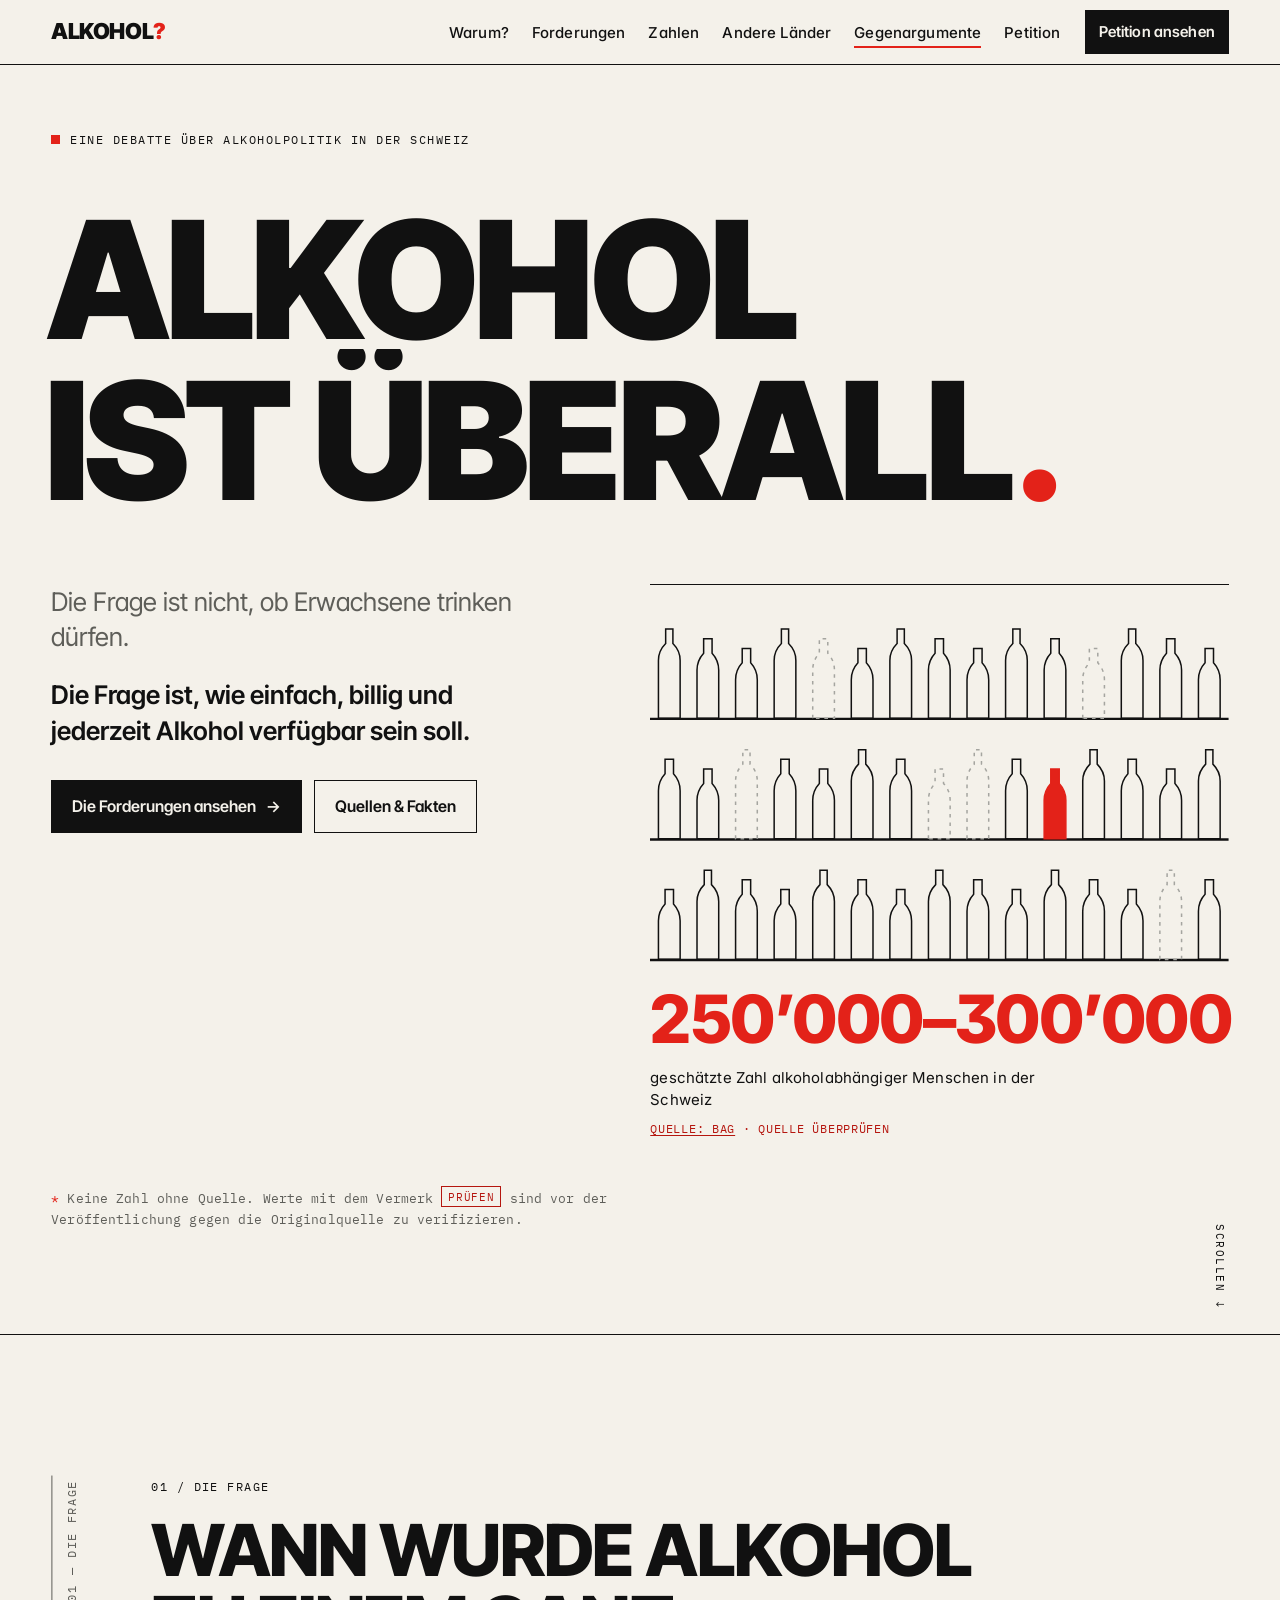
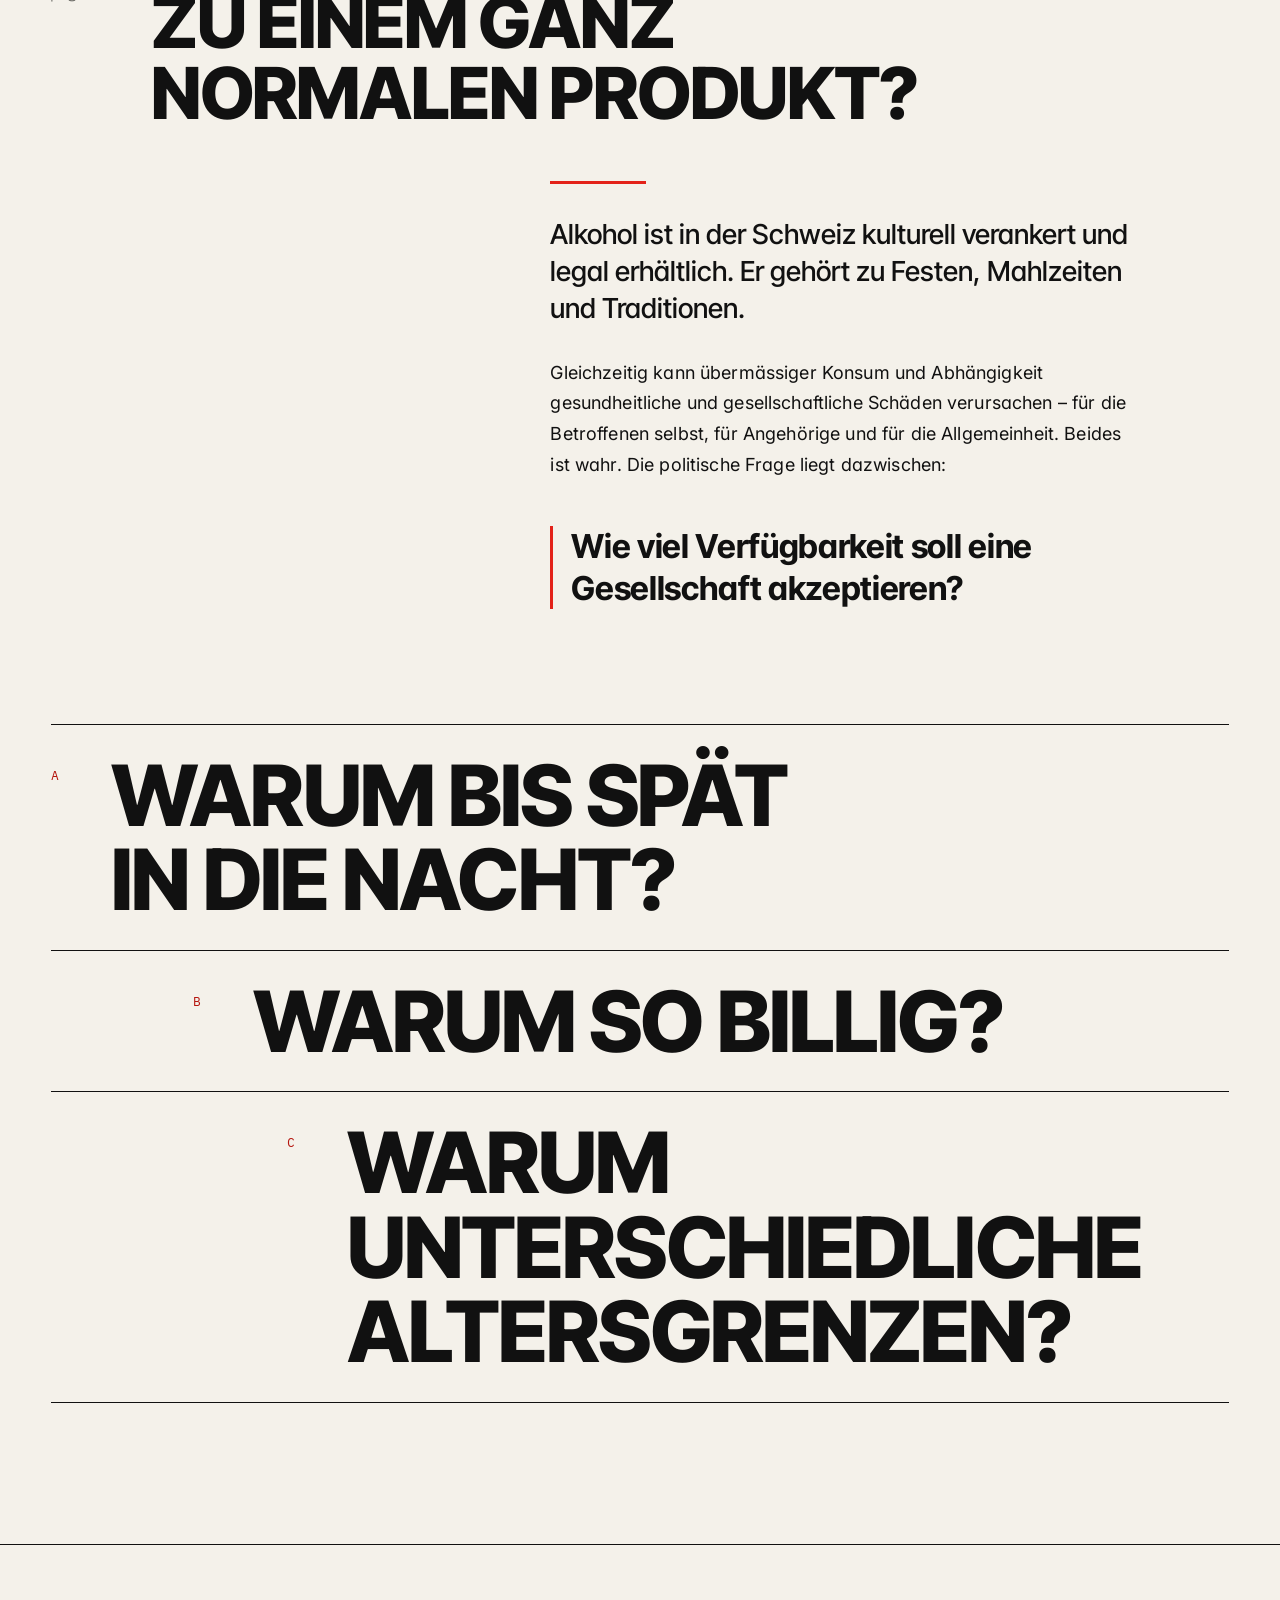
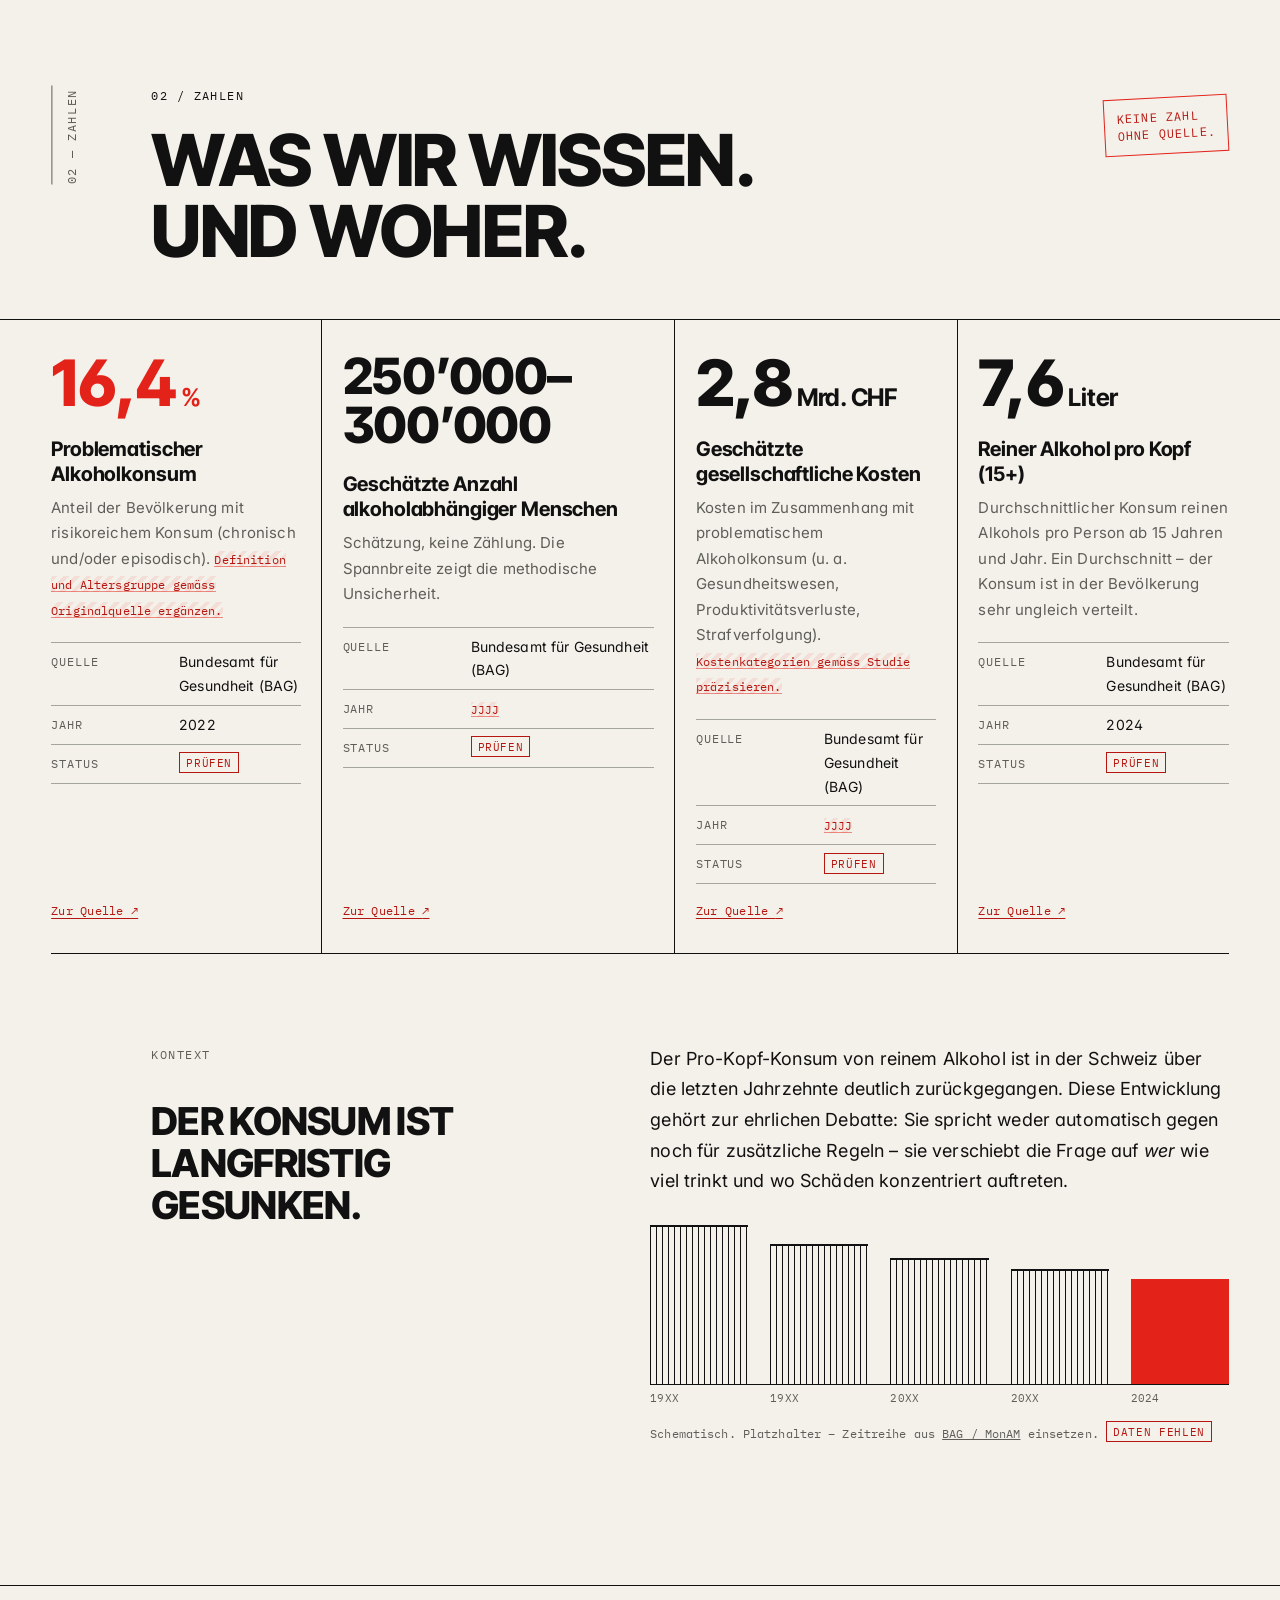
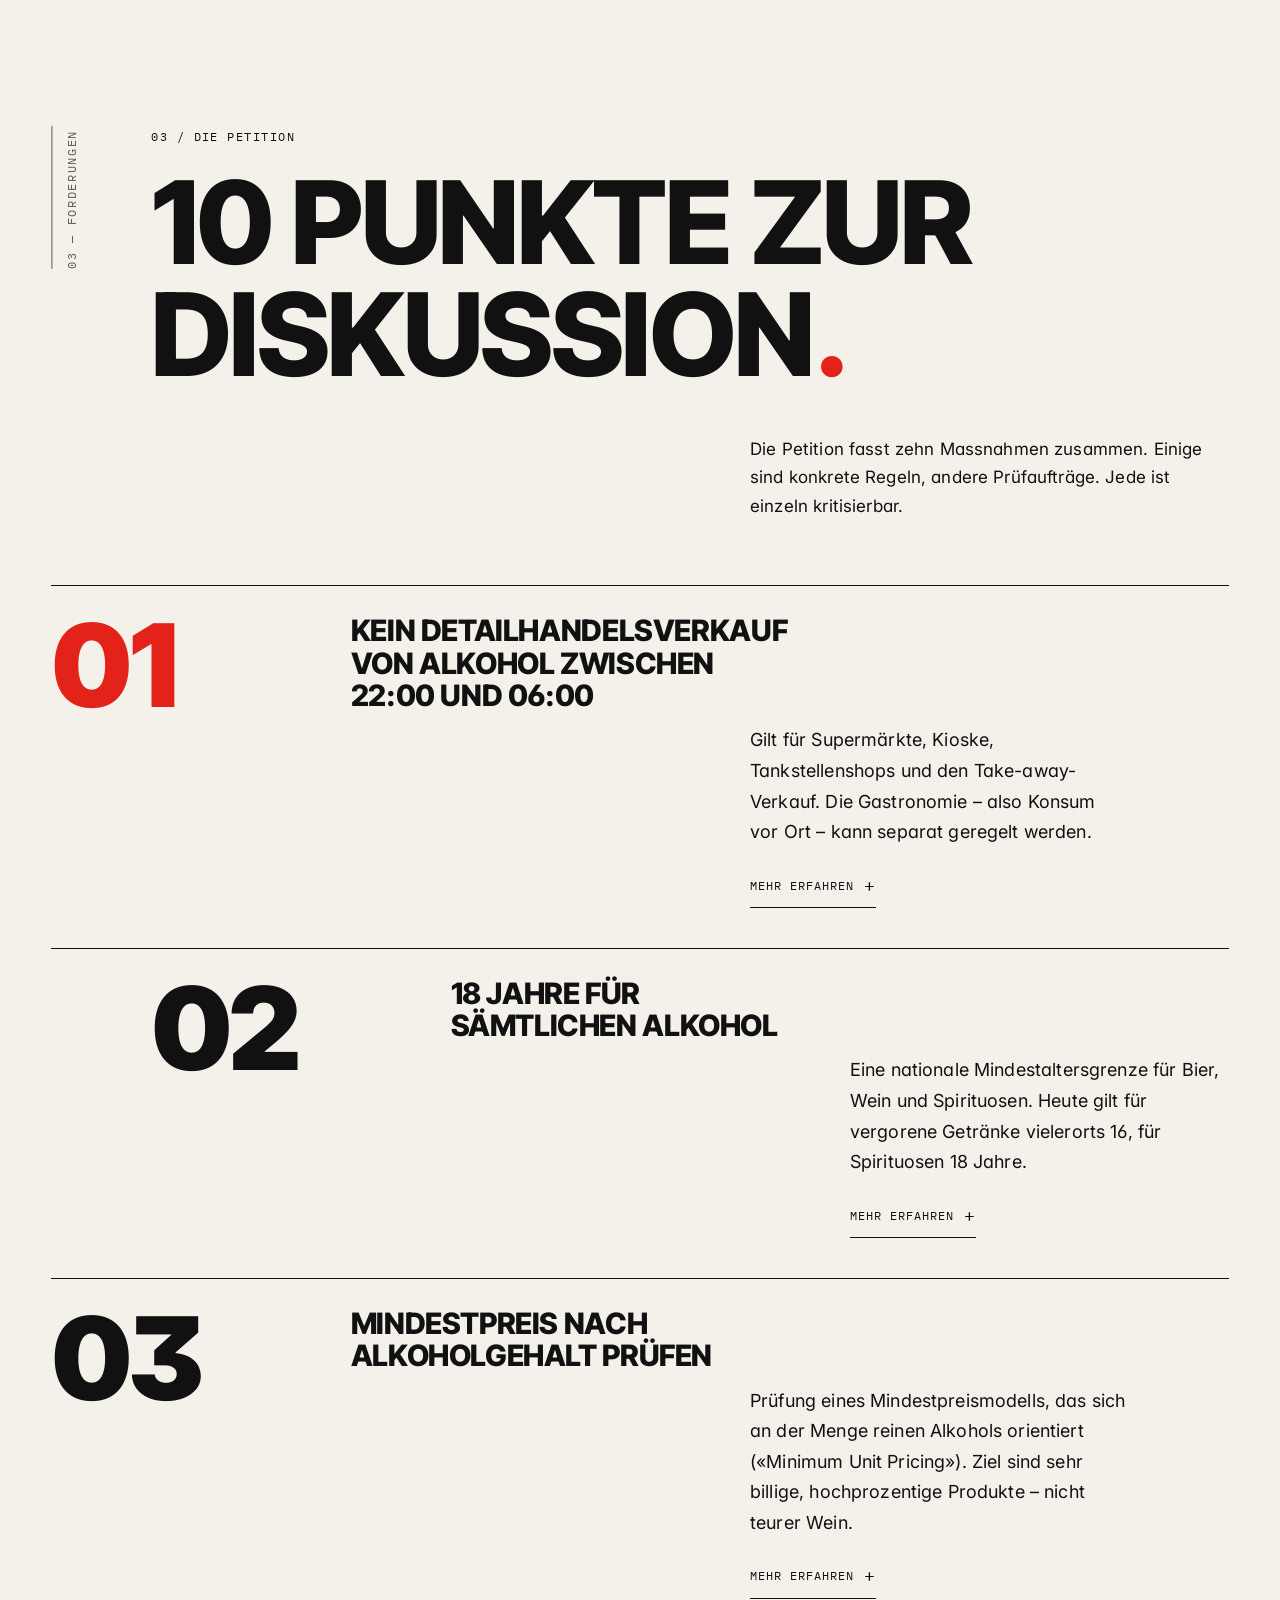
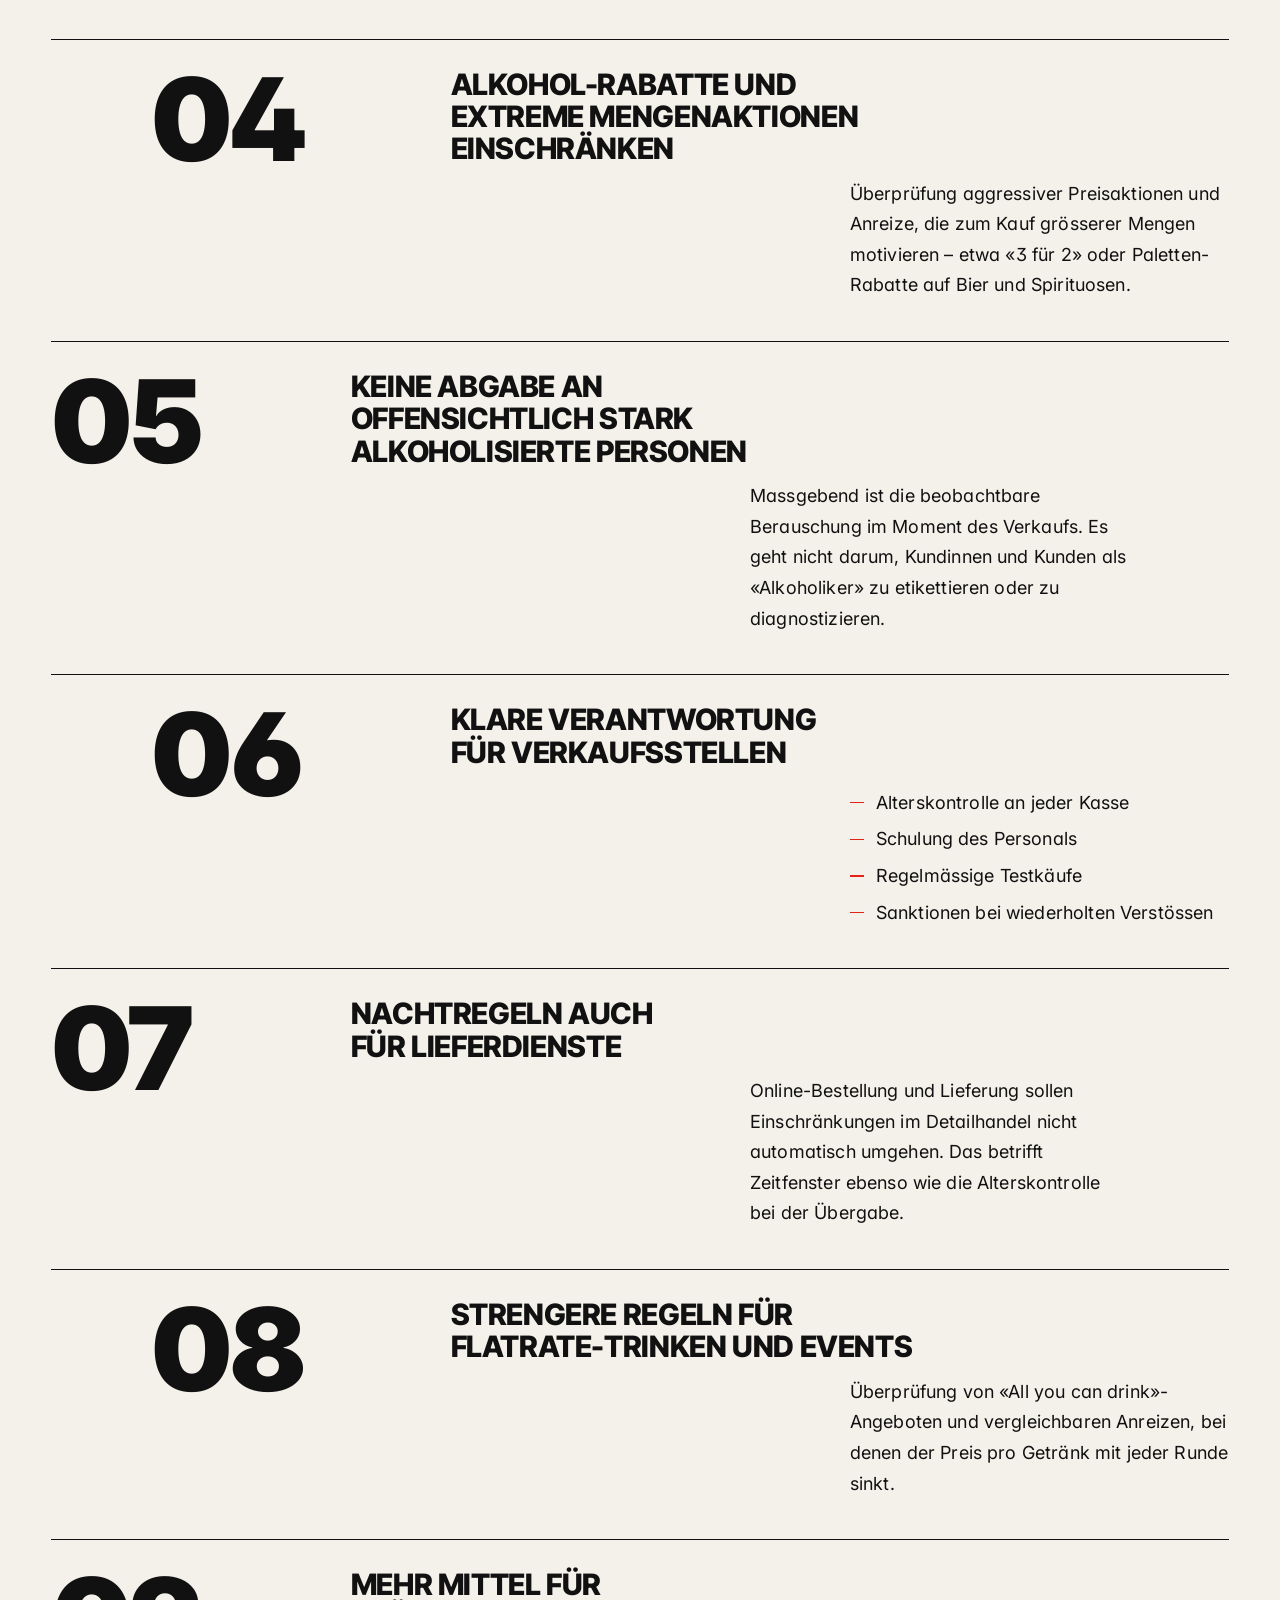
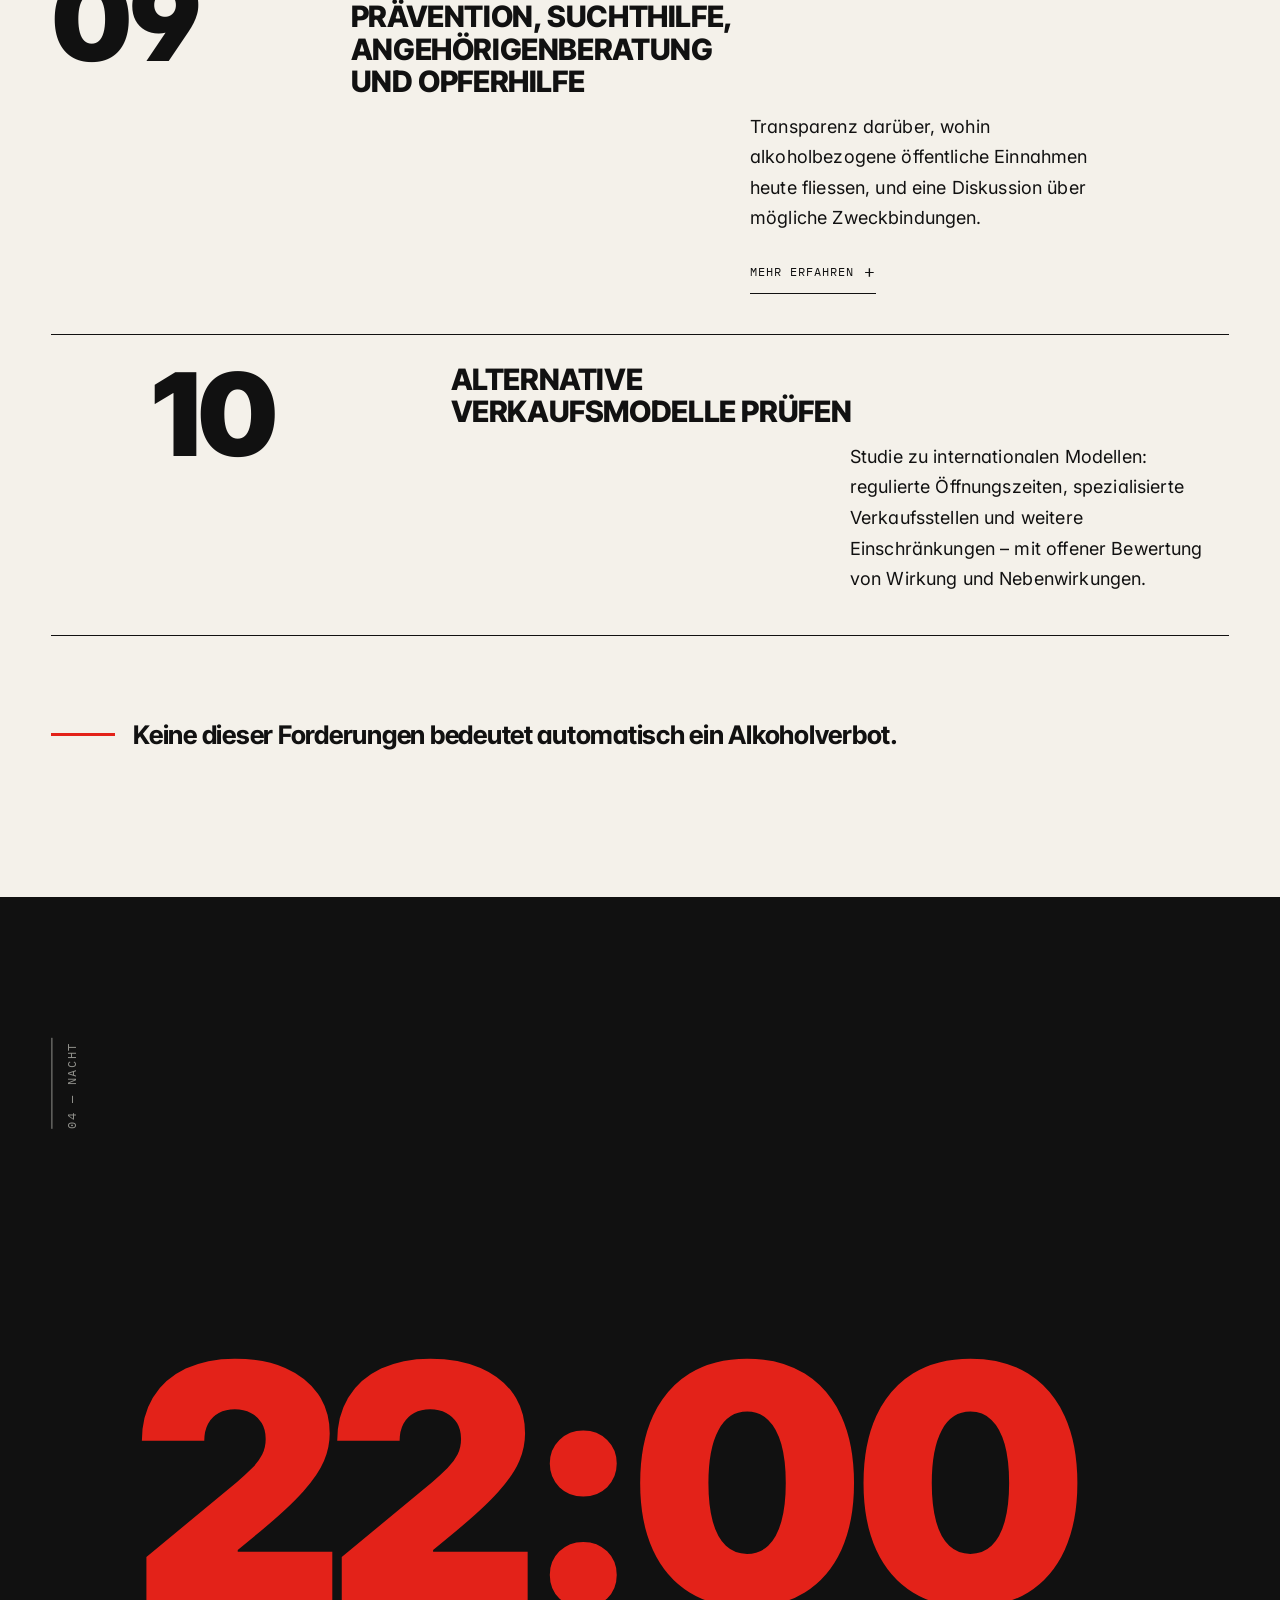
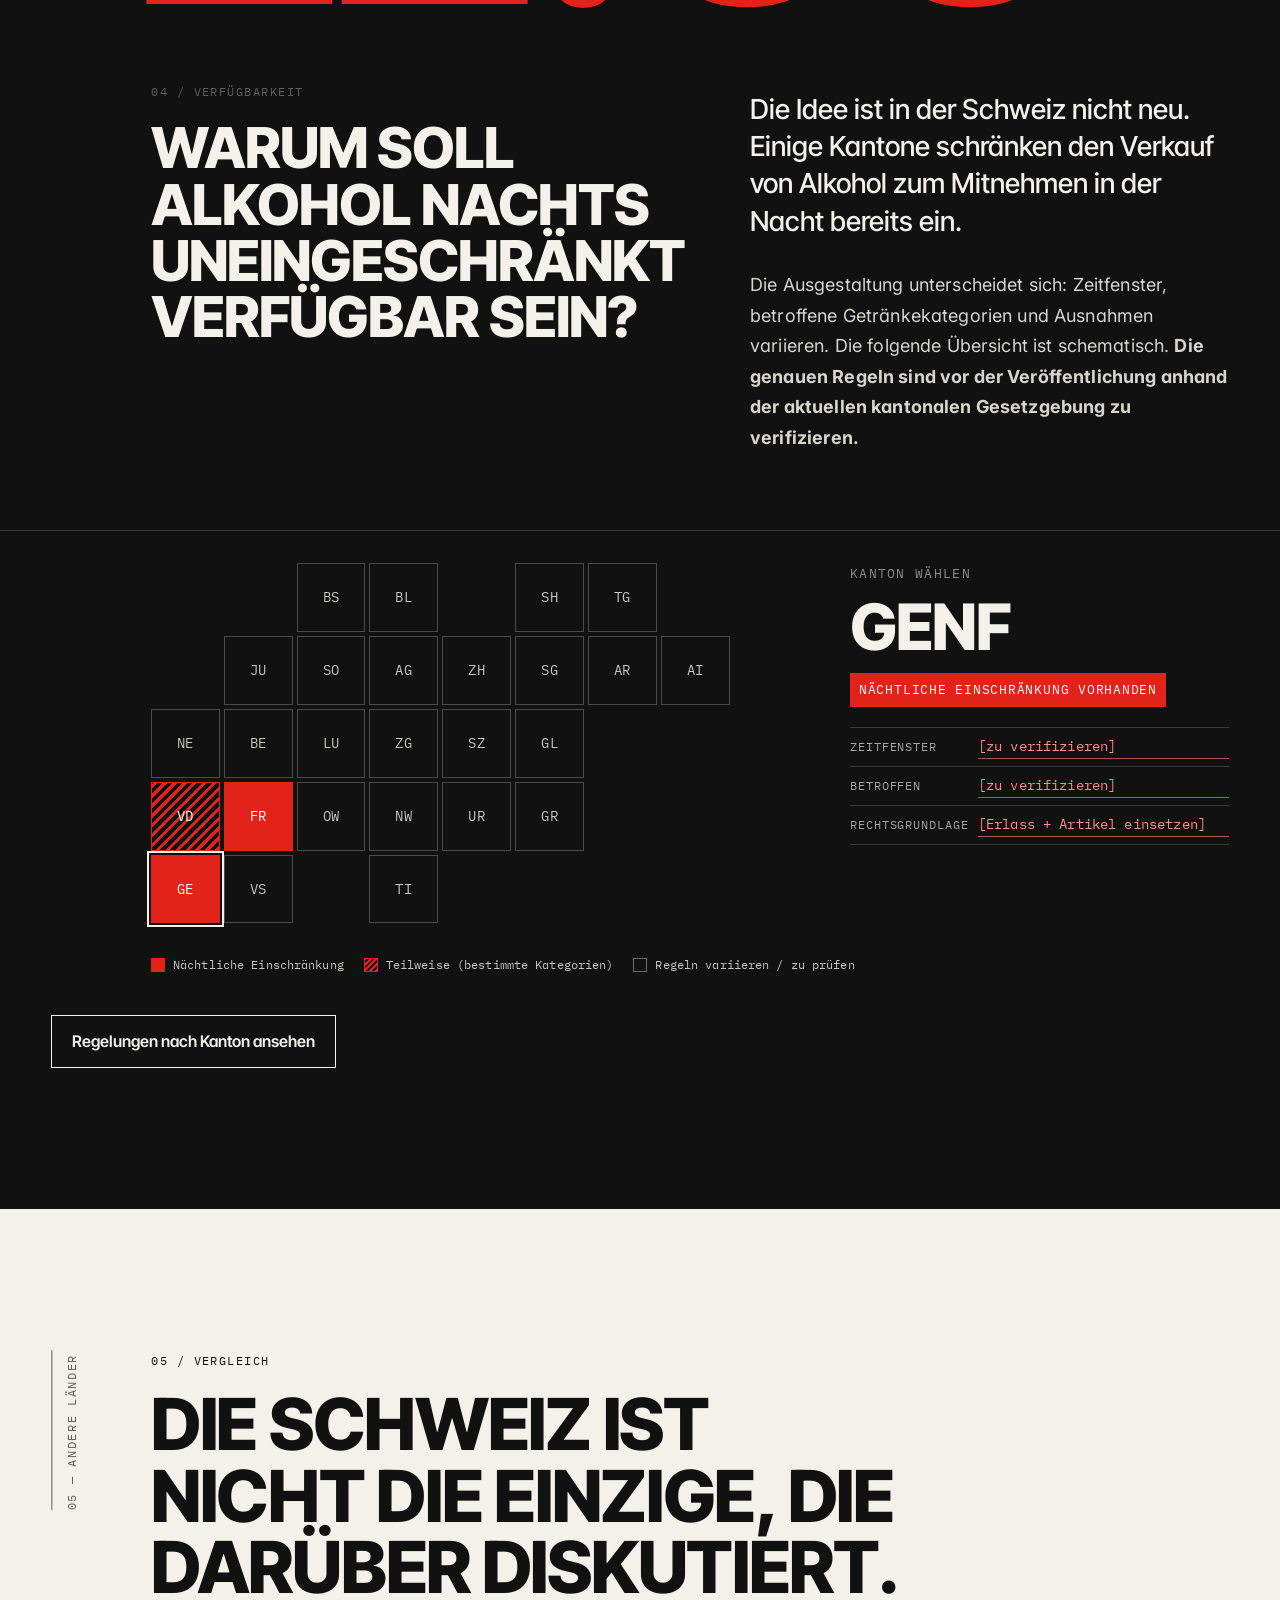
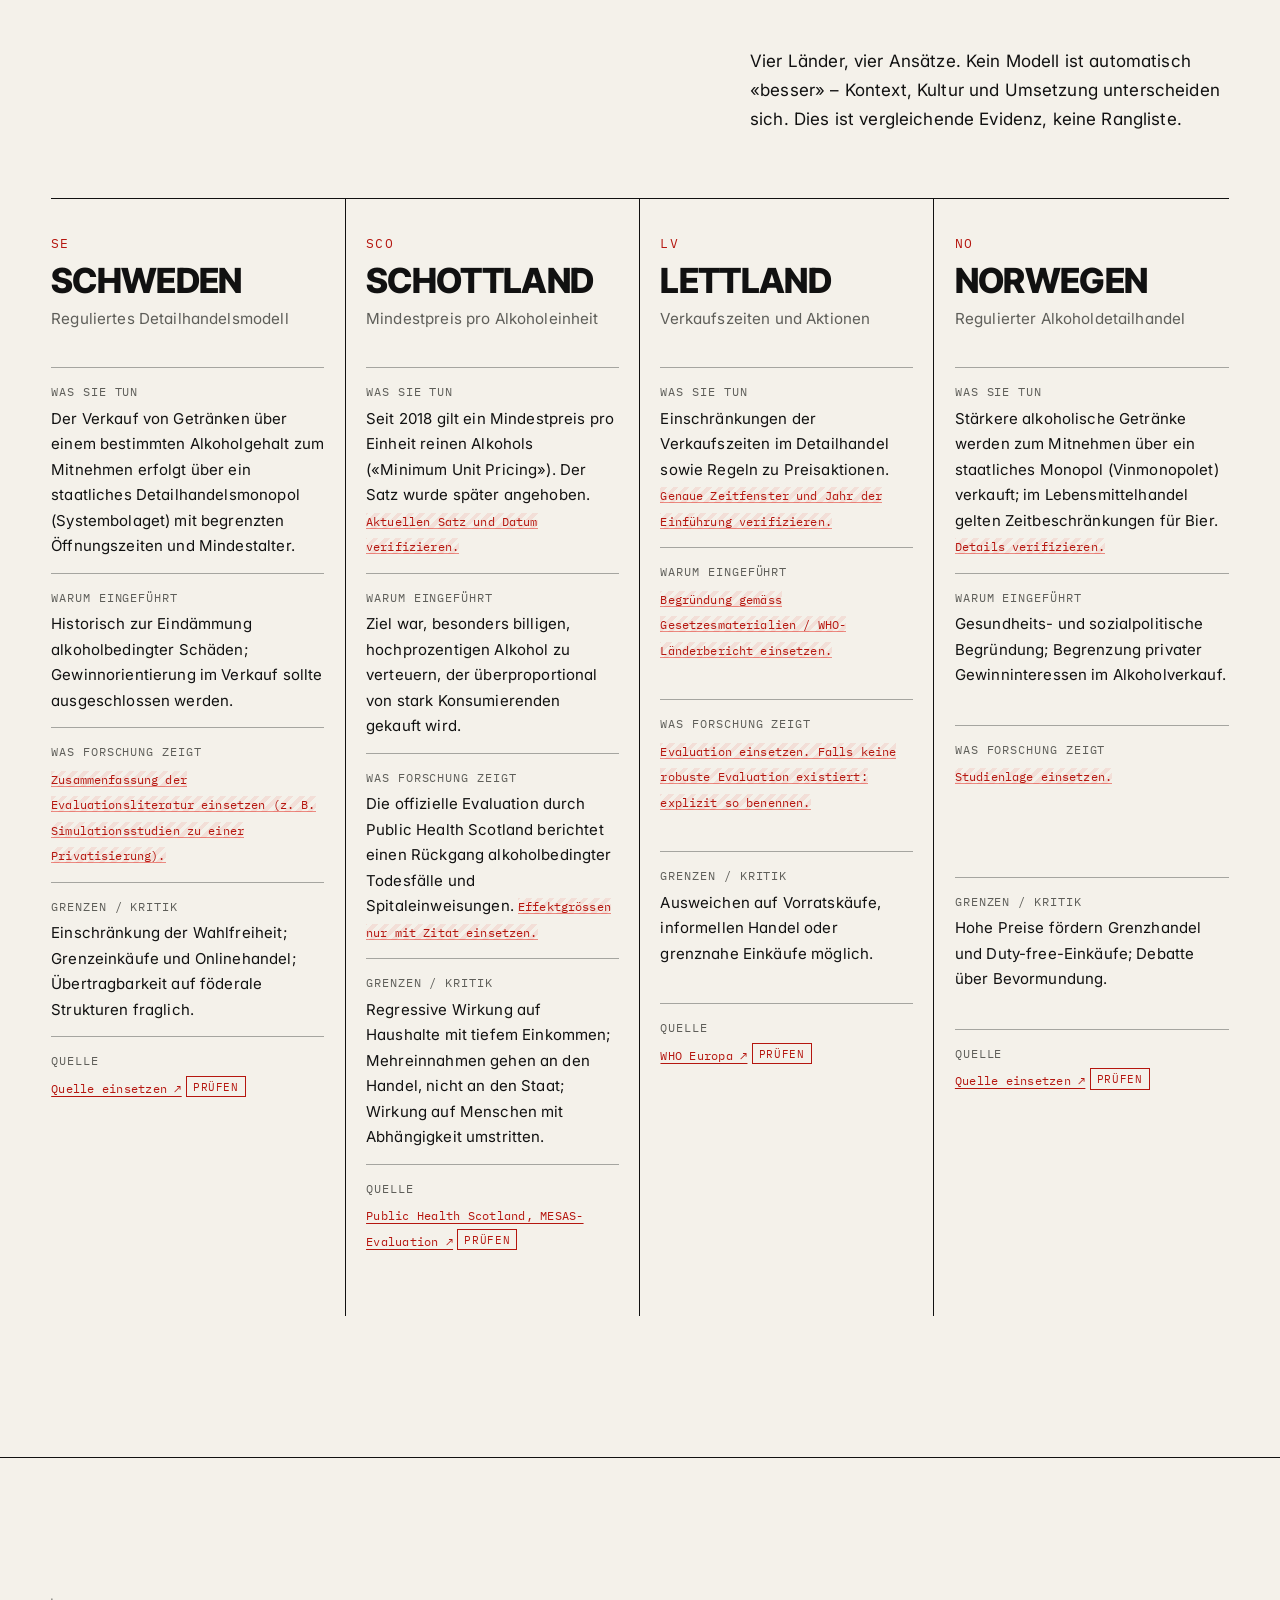
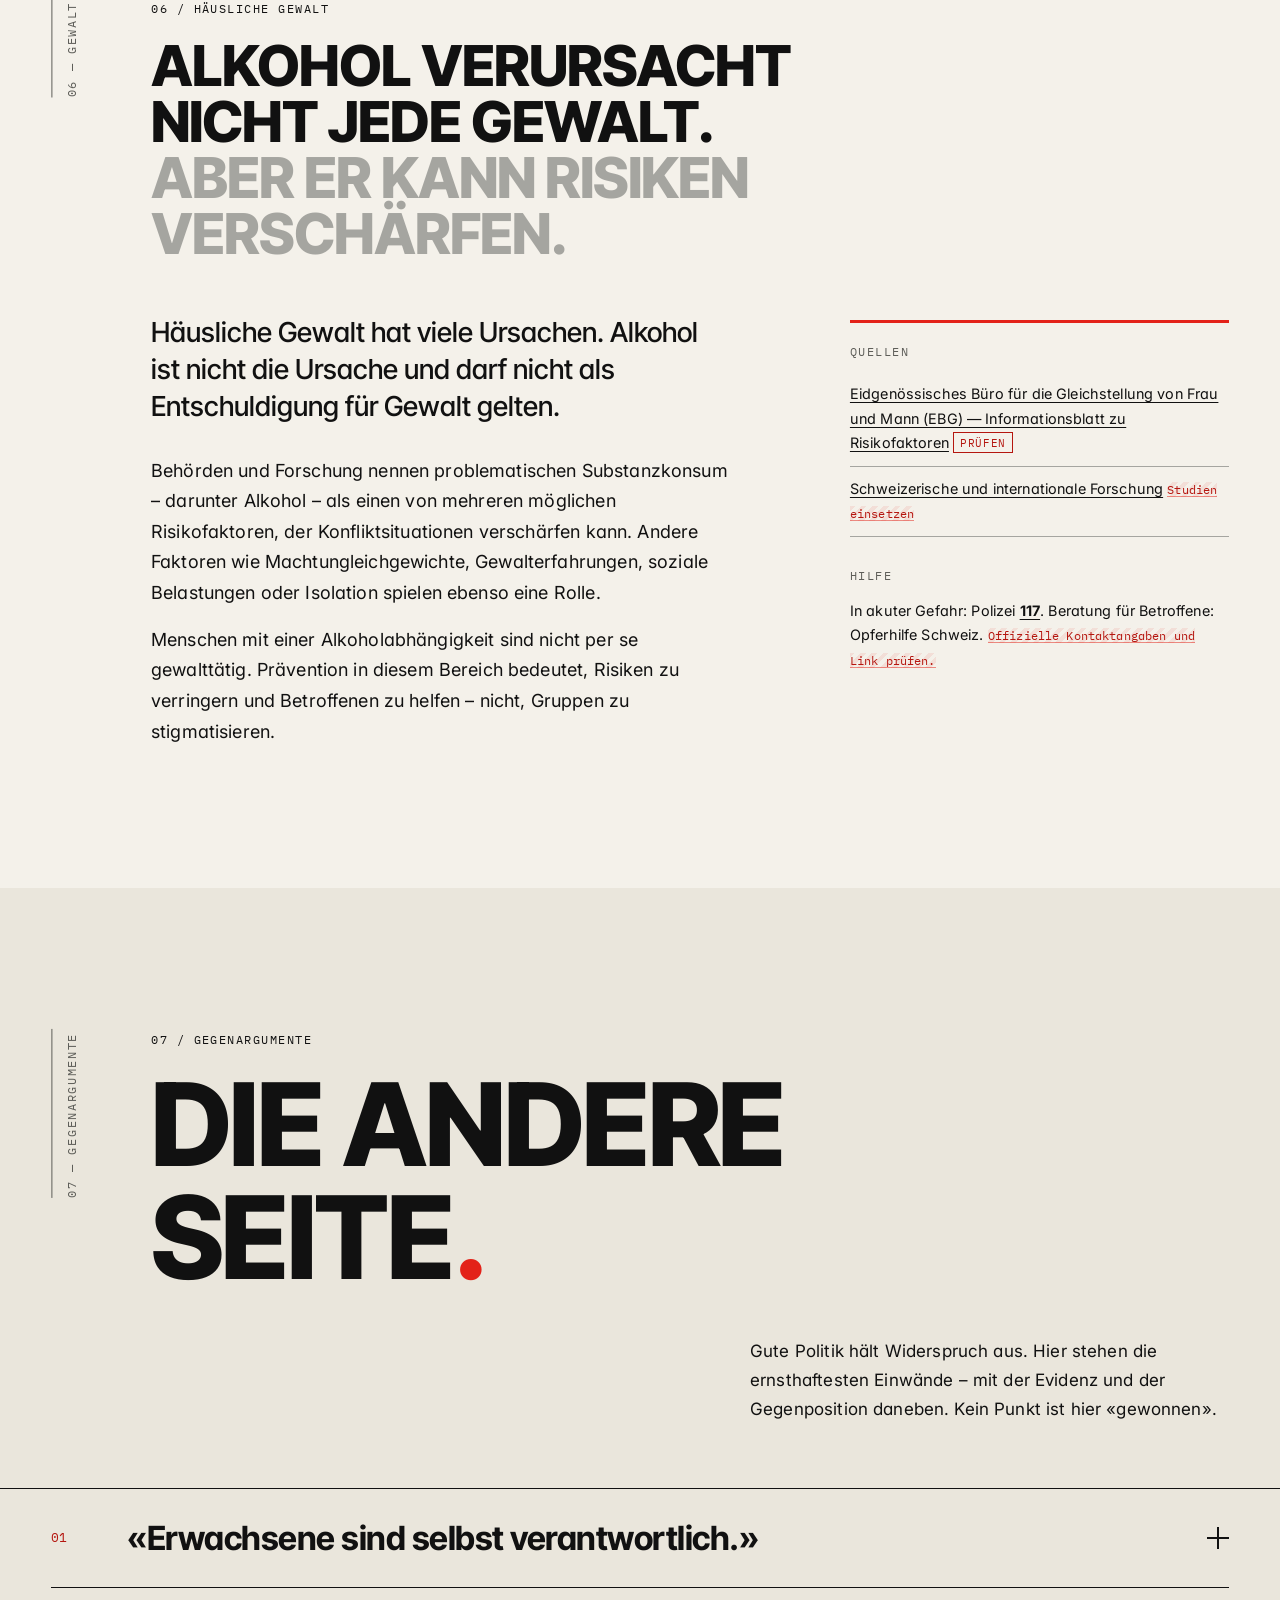
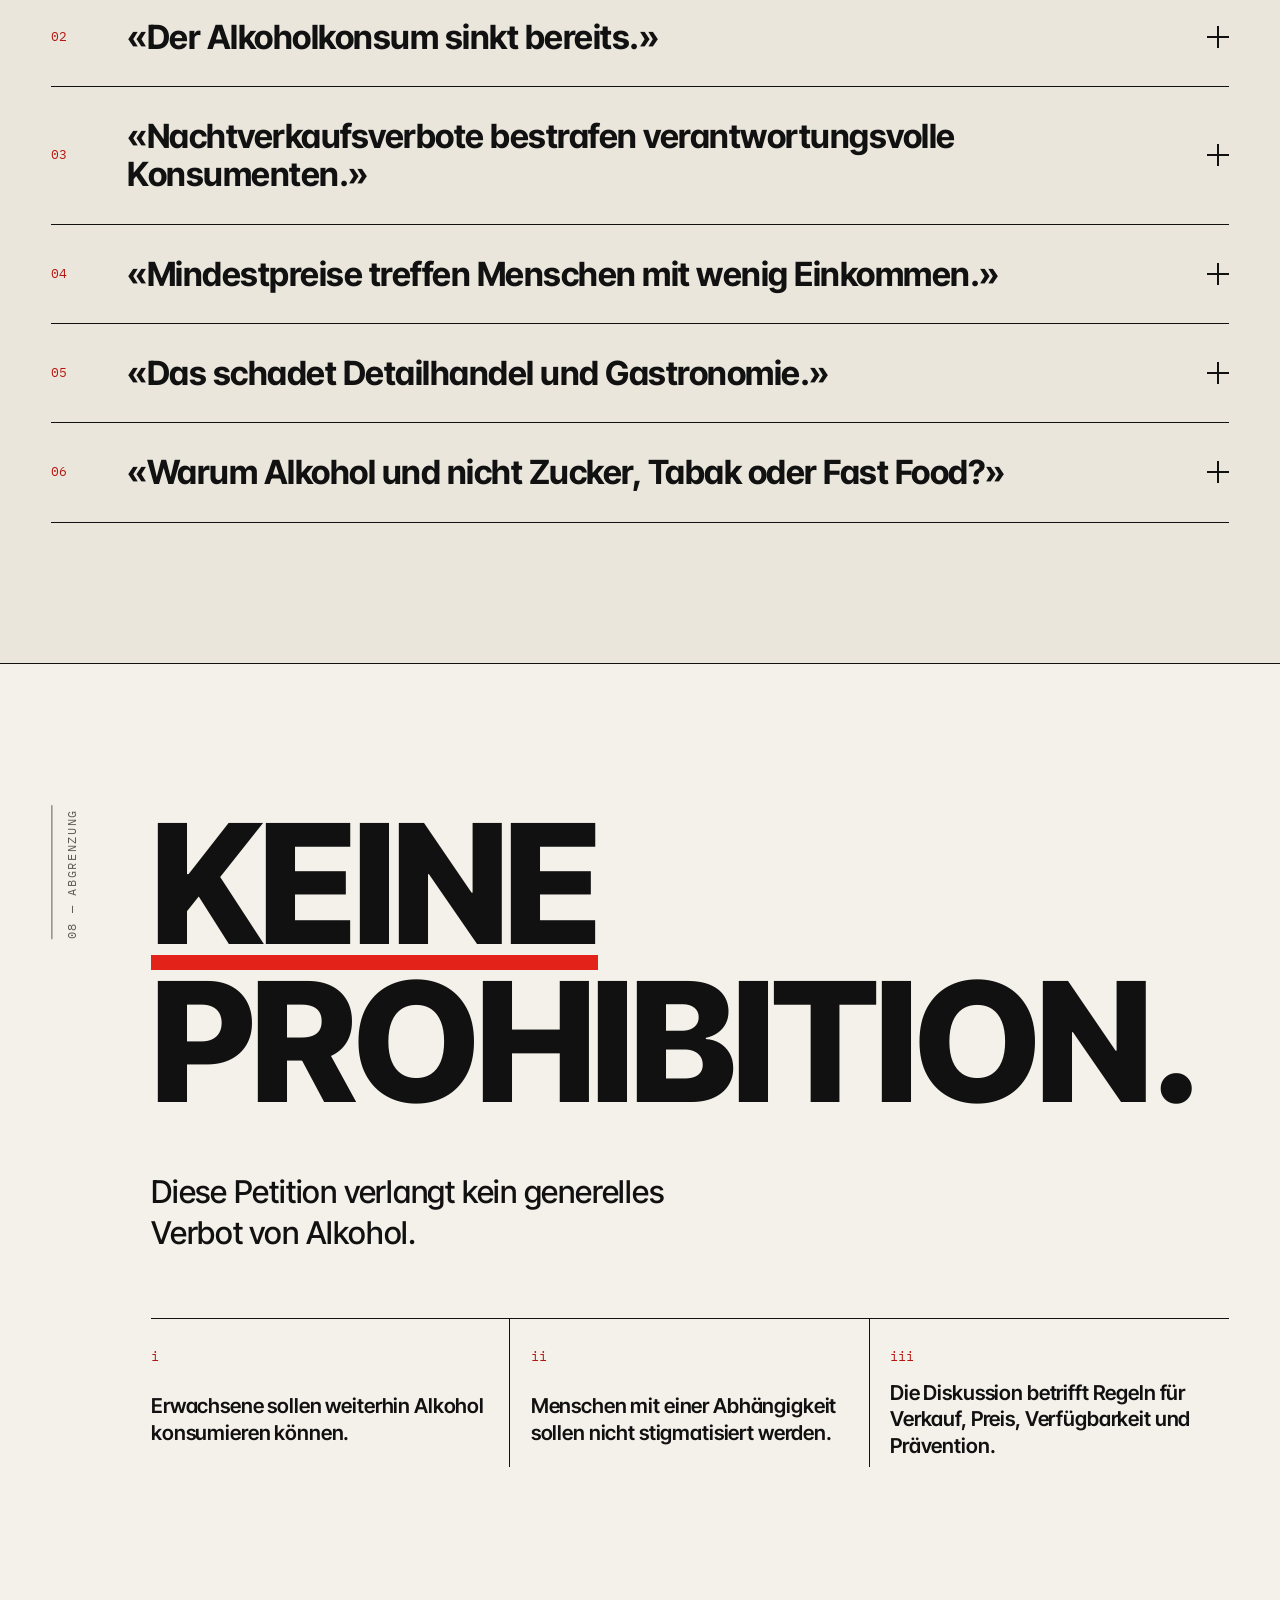
==== commit a87be3b9: "Link official Campax petition, loosen tracking and leading - Signing now happens only on Campax; loc" ====
--- a/index.html
+++ b/index.html
@@ -300,7 +300,7 @@
     <li class="demand">
       <span class="demand__n" aria-hidden="true">09</span>
       <div class="demand__body">
-        <h3 class="demand__title">Mehr Mittel für Prävention, Suchthilfe und Opferhilfe</h3>
+        <h3 class="demand__title">Mehr Mittel für Prävention, Suchthilfe, Angehörigenberatung und Opferhilfe</h3>
         <p>Transparenz darüber, wohin alkoholbezogene öffentliche Einnahmen heute fliessen, und eine Diskussion über mögliche Zweckbindungen.</p>
         <button class="more" type="button" aria-expanded="false" aria-controls="d09">Mehr erfahren</button>
         <div class="more__panel" id="d09" hidden><div>
@@ -542,31 +542,31 @@
 
     <article class="doc" aria-label="Petitionstext">
       <header class="doc__head">
-        <p class="mono">Petition gemäss Art. 33 der Bundesverfassung</p>
-        <p class="doc__to">Adressiert an Bundesrat und Bundesversammlung</p>
+        <p class="mono">Petition · offiziell auf Campax</p>
+        <p class="doc__to">Adressiert an Bundesrätin Elisabeth Baume-Schneider, Vorsteherin des EDI, den Bundesrat und die zuständigen Kommissionen von National- und Ständerat</p>
       </header>
-      <h3 class="doc__title">Für strengere Regeln zu Verkauf, Verfügbarkeit und Prävention von Alkohol in der Schweiz</h3>
+      <h3 class="doc__title">Alkohol ist kein gewöhnliches Konsumgut – strengere Regeln für die Schweiz</h3>
       <div class="doc__body" id="doc-body">
-        <p>Sehr geehrte Mitglieder des Bundesrates<br>Sehr geehrte Mitglieder der Bundesversammlung</p>
-        <p>Alkohol ist in der Schweiz legal, kulturell verankert und für viele Menschen Teil des Alltags. Gleichzeitig verursacht problematischer Konsum erhebliche gesundheitliche, soziale und wirtschaftliche Folgen. Die Unterzeichnenden ersuchen Bundesrat und Bundesversammlung, im Rahmen ihrer Zuständigkeiten und in Zusammenarbeit mit den Kantonen folgende Massnahmen zu prüfen und, wo angezeigt, umzusetzen:</p>
+        <p>Die Petition fordert:</p>
         <ol class="doc__list">
-          <li>Kein Detailhandelsverkauf von Alkohol zwischen 22:00 und 06:00 Uhr, einschliesslich Kiosken, Tankstellenshops und Take-away-Verkauf. Die Gastronomie ist gesondert zu regeln.</li>
-          <li>Ein einheitliches Mindestalter von 18 Jahren für die Abgabe sämtlicher alkoholischer Getränke.</li>
-          <li>Die Prüfung eines Mindestpreises, der sich am Gehalt an reinem Alkohol orientiert.</li>
-          <li>Die Einschränkung aggressiver Preisaktionen und Mengenrabatte auf alkoholische Getränke.</li>
-          <li>Ein klares Abgabeverbot an offensichtlich stark alkoholisierte Personen.</li>
-          <li>Klare Pflichten für Verkaufsstellen: Alterskontrolle, Schulung des Personals, Testkäufe sowie Sanktionen bei wiederholten Verstössen.</li>
-          <li>Die Anwendung zeitlicher Beschränkungen und Alterskontrollen auch auf Online-Bestellungen und Lieferdienste.</li>
-          <li>Strengere Regeln für Flatrate-Angebote und vergleichbare Trinkanreize, auch an Veranstaltungen.</li>
-          <li>Transparenz über alkoholbezogene öffentliche Einnahmen sowie die Prüfung einer verstärkten Zweckbindung für Prävention, Suchthilfe und Opferhilfe.</li>
-          <li>Eine Studie zu alternativen Verkaufsmodellen im internationalen Vergleich.</li>
+          <li>Kein Alkoholverkauf im Detailhandel zwischen 22:00 und 06:00 Uhr.</li>
+          <li>Einheitliches Mindestalter von 18 Jahren für Bier, Wein und Spirituosen in der ganzen Schweiz.</li>
+          <li>Ein Mindestpreismodell nach enthaltenem reinem Alkohol.</li>
+          <li>Strengere Regeln für starke Rabatte, Mengenaktionen und andere Verkaufsförderungen für Alkohol.</li>
+          <li>Keine Abgabe von Alkohol an offensichtlich stark alkoholisierte Personen.</li>
+          <li>Verbindliche Schulungen, Alterskontrollen und Sanktionen für Verkaufsstellen bei wiederholten Verstössen.</li>
+          <li>Dieselben zeitlichen Beschränkungen für Alkohol-Lieferdienste und Onlinebestellungen.</li>
+          <li>Strengere Regeln für Flatrate- und «All you can drink»-Angebote.</li>
+          <li>Mehr Mittel für Prävention, Suchthilfe, Angehörigenberatung und Opferhilfe.</li>
+          <li>Eine Prüfung internationaler Modelle mit stärker regulierten Verkaufszeiten … <span class="todo">[vollständigen Wortlaut von Campax übernehmen]</span></li>
         </ol>
         <p>Diese Petition verlangt kein generelles Alkoholverbot. Sie richtet sich nicht gegen Konsumierende und nicht gegen Menschen mit einer Abhängigkeit, sondern betrifft die Rahmenbedingungen von Verkauf, Preis, Verfügbarkeit und Prävention.</p>
-        <p class="todo">[Name der Petentin / des Petenten bzw. Trägerschaft, Ort, Datum einsetzen]</p>
+        <p class="doc__note">Massgeblich ist der vollständige Wortlaut auf <a href="https://act.campax.org/petitions/alkohol-ist-kein-gewohnliches-konsumgut-strengere-regeln-fur-die-schweiz" target="_blank" rel="noopener">act.campax.org</a>, einschliesslich der Begründung.</p>
       </div>
       <div class="doc__actions">
         <button class="btn btn--solid" type="button" id="doc-toggle" aria-expanded="false" aria-controls="doc-body">Petition vollständig lesen</button>
         <a class="btn btn--line" href="assets/petitionstext.pdf" target="_blank" rel="noopener">Als PDF öffnen <span class="sr-only">(neues Fenster)</span></a>
+        <a class="btn btn--line" href="https://act.campax.org/petitions/alkohol-ist-kein-gewohnliches-konsumgut-strengere-regeln-fur-die-schweiz" target="_blank" rel="noopener">Original auf Campax <span aria-hidden="true">↗</span><span class="sr-only">(externe Website, neues Fenster)</span></a>
       </div>
     </article>
 
@@ -718,51 +718,16 @@
       </ol>
     </nav>
 
-    <div class="support__form">
-      <!--
-        DEVELOPER NOTE — CONNECT TO REAL DATABASE DATA BEFORE PUBLISHING.
-        The counter below is a placeholder. Never display an invented number.
-        Replace the text with the real, verified count from the backend or remove the element.
-      -->
-      <p class="counter" data-placeholder="true"><span class="counter__num">XX’XXX</span> Unterstützende <span class="dev-flag">Platzhalter · mit Datenbank verbinden</span></p>
-
-      <form class="form" id="support-form" novalidate>
-        <fieldset>
-          <legend class="sr-only">Angaben zur Unterstützung</legend>
-          <div class="field field--first">
-            <label for="f-vorname">Vorname</label>
-            <input id="f-vorname" name="vorname" type="text" autocomplete="given-name" required>
-          </div>
-          <div class="field field--last">
-            <label for="f-nachname">Nachname</label>
-            <input id="f-nachname" name="nachname" type="text" autocomplete="family-name" required>
-          </div>
-          <div class="field field--short">
-            <label for="f-plz">PLZ</label>
-            <input id="f-plz" name="plz" type="text" inputmode="numeric" pattern="[0-9]{4}" maxlength="4" autocomplete="postal-code" required aria-describedby="f-plz-hint">
-            <span class="hint" id="f-plz-hint">4 Ziffern</span>
-          </div>
-          <div class="field field--grow">
-            <label for="f-ort">Ort</label>
-            <input id="f-ort" name="ort" type="text" autocomplete="address-level2" required>
-          </div>
-          <div class="field field--full">
-            <label for="f-mail">E-Mail <span class="optional">optional</span></label>
-            <input id="f-mail" name="email" type="email" autocomplete="email" aria-describedby="f-mail-hint">
-            <span class="hint" id="f-mail-hint">Nur für eine Bestätigung. Keine Weitergabe, kein Newsletter ohne separate Einwilligung.</span>
-          </div>
-          <div class="field field--full check">
-            <input id="f-read" name="gelesen" type="checkbox" required>
-            <label for="f-read">Ich habe den <a href="#petitionstext">Petitionstext</a> gelesen.</label>
-          </div>
-        </fieldset>
-        <p class="form__error" role="alert" aria-live="assertive"></p>
-        <div class="form__foot">
-          <button class="btn btn--red" type="submit">Petition unterstützen</button>
-          <a class="small" href="datenschutz.html">Datenschutz</a>
-        </div>
-        <p class="form__status mono small" role="status" aria-live="polite"></p>
-      </form>
+    <div class="support__cta">
+      <p class="mono small support__kicker">Offiziell unterschreiben</p>
+      <p class="support__lead">Unterschriften werden ausschliesslich auf der Petitionsplattform <strong>Campax</strong> gesammelt. Diese Website selbst erhebt keine Daten.</p>
+      <a class="btn btn--red btn--xl" href="https://act.campax.org/petitions/alkohol-ist-kein-gewohnliches-konsumgut-strengere-regeln-fur-die-schweiz" target="_blank" rel="noopener">Auf Campax unterschreiben <span aria-hidden="true">↗</span><span class="sr-only">(externe Website, neues Fenster)</span></a>
+      <dl class="meta support__meta">
+        <div><dt>Plattform</dt><dd>act.campax.org</dd></div>
+        <div><dt>Adressat</dt><dd>EDI, Bundesrat, zuständige Kommissionen von National- und Ständerat</dd></div>
+        <div><dt>Datenschutz</dt><dd>Es gelten die Datenschutzbestimmungen von Campax. <a href="datenschutz.html">Hinweise dieser Website</a></dd></div>
+      </dl>
+      <p class="small support__fine">Eine Petition löst keine Volksabstimmung aus. Sie verpflichtet die Behörden, die Anliegen zur Kenntnis zu nehmen.</p>
     </div>
   </div>
 </section>
--- a/assets/css/style.css
+++ b/assets/css/style.css
@@ -39,7 +39,8 @@
   color: var(--ink);
   font-family: var(--f-body);
   font-size: clamp(1rem, .95rem + .25vw, 1.125rem);
-  line-height: 1.55;
+  line-height: 1.7;
+  letter-spacing: .008em;
   font-feature-settings: "ss01", "cv11", "tnum" 0;
   -webkit-font-smoothing: antialiased;
   overflow-x: hidden;
@@ -153,21 +154,21 @@
   font-family: var(--f-display);
   font-weight: 800;
   text-transform: uppercase;
-  letter-spacing: -.035em;
-  line-height: .92;
+  letter-spacing: -.018em;
+  line-height: 1;
   text-wrap: balance;
 }
-.h-mega { font-size: clamp(3.4rem, 13vw, 15rem); letter-spacing: -.05em; line-height: .85; }
-.h-xxl  { font-size: clamp(2.9rem, 9vw, 10rem); letter-spacing: -.045em; line-height: .88; }
+.h-mega { font-size: clamp(3.4rem, 13vw, 15rem); letter-spacing: -.025em; line-height: .95; }
+.h-xxl  { font-size: clamp(2.9rem, 9vw, 10rem); letter-spacing: -.022em; line-height: .98; }
 .h-xl   { font-size: clamp(2.2rem, 5.6vw, 6.25rem); }
-.h-lg   { font-size: clamp(2rem, 4.4vw, 4.75rem); line-height: .96; }
+.h-lg   { font-size: clamp(2rem, 4.4vw, 4.75rem); line-height: 1; }
 
 .lead {
   font-family: var(--f-display);
   font-size: clamp(1.25rem, 1rem + .9vw, 1.75rem);
-  line-height: 1.25;
+  line-height: 1.35;
   font-weight: 500;
-  letter-spacing: -.01em;
+  letter-spacing: 0;
   margin-bottom: 1.1em;
 }
 
@@ -179,7 +180,7 @@
   display: inline-block;
   font-family: var(--f-mono);
   font-size: .6875rem;
-  line-height: 1;
+  line-height: 1.1;
   letter-spacing: .06em;
   text-transform: uppercase;
   padding: 4px 6px 3px;
@@ -210,7 +211,7 @@
   font-family: var(--f-display);
   font-weight: 600;
   font-size: 1rem;
-  letter-spacing: -.005em;
+  letter-spacing: 0;
   text-decoration: none;
   border: 1.5px solid var(--ink);
   transition: background .2s var(--ease), color .2s var(--ease), border-color .2s var(--ease);
@@ -258,7 +259,7 @@
   font-family: var(--f-display);
   font-weight: 900;
   font-size: 1.375rem;
-  letter-spacing: -.04em;
+  letter-spacing: -.02em;
   text-decoration: none;
   margin-right: auto;
 }
@@ -321,7 +322,7 @@
   font-weight: 800;
   font-size: clamp(1.75rem, 8vw, 2.5rem);
   text-transform: uppercase;
-  letter-spacing: -.035em;
+  letter-spacing: -.018em;
   text-decoration: none;
 }
 .mobile-menu a span { font-family: var(--f-mono); font-size: .75rem; font-weight: 400; color: var(--red-text); letter-spacing: 0; }
@@ -347,17 +348,18 @@
   font-family: var(--f-display);
   font-weight: 900;
   text-transform: uppercase;
-  font-size: clamp(3.1rem, 13.8vw, 14.5rem);
-  line-height: .82;
-  letter-spacing: -.055em;
+  font-size: clamp(2.9rem, 12.8vw, 13.5rem);
+  line-height: .92;
+  letter-spacing: -.028em;
   margin-left: -.04em;
   margin-bottom: clamp(32px, 5vw, 72px);
 }
-.hero__title .line { display: block; overflow: hidden; padding: .14em 0 .04em; margin-top: -.14em; }
+.hero__title .line { display: block; overflow: hidden; padding: .1em 0 .02em; }
+.hero__title .line + .line { margin-top: -.06em; }
 .hero__title .line > span { display: inline-block; }
 
 .hero__lede { max-width: 36rem; }
-.hero__lede p { font-family: var(--f-display); font-size: clamp(1.2rem, 1rem + .8vw, 1.6rem); line-height: 1.28; letter-spacing: -.012em; }
+.hero__lede p { font-family: var(--f-display); font-size: clamp(1.2rem, 1rem + .8vw, 1.6rem); line-height: 1.38; letter-spacing: 0; }
 .hero__lede p:first-child { color: var(--grey-text); }
 .hero__lede strong { font-weight: 600; }
 .hero__ctas { display: flex; flex-wrap: wrap; gap: 12px; margin-top: 32px; }
@@ -376,12 +378,12 @@
   font-weight: 800;
   color: var(--red);
   font-size: clamp(2.3rem, 5.2vw, 5.4rem);
-  line-height: .9;
-  letter-spacing: -.045em;
+  line-height: 1;
+  letter-spacing: -.022em;
   font-variant-numeric: tabular-nums;
   white-space: nowrap;
 }
-.hero__figure figcaption { margin-top: 14px; max-width: 26rem; font-size: .9375rem; line-height: 1.4; }
+.hero__figure figcaption { margin-top: 14px; max-width: 26rem; font-size: .9375rem; line-height: 1.5; }
 .verify {
   display: block;
   margin-top: 8px;
@@ -415,8 +417,8 @@
   font-family: var(--f-display);
   font-weight: 700;
   font-size: clamp(1.4rem, 1.1rem + 1.2vw, 2.1rem);
-  line-height: 1.15;
-  letter-spacing: -.02em;
+  line-height: 1.25;
+  letter-spacing: -.01em;
   padding-left: 18px;
   border-left: 3px solid var(--red);
 }
@@ -440,9 +442,9 @@
   font-weight: 800;
   text-transform: uppercase;
   font-size: clamp(1.55rem, 6.6vw, 7.5rem);
-  line-height: .9;
+  line-height: 1;
   hyphens: manual;
-  letter-spacing: -.045em;
+  letter-spacing: -.022em;
   text-wrap: balance;
 }
 @media (min-width: 900px) {
@@ -462,7 +464,7 @@
   letter-spacing: .1em;
   font-size: .75rem;
   padding: 10px 12px;
-  line-height: 1.35;
+  line-height: 1.45;
   transform: rotate(-3deg);
   margin-bottom: 40px;
 }
@@ -484,15 +486,15 @@
   font-family: var(--f-display);
   font-weight: 800;
   font-size: clamp(3rem, 7vw, 7.25rem);
-  line-height: .88;
-  letter-spacing: -.05em;
+  line-height: .98;
+  letter-spacing: -.025em;
   font-variant-numeric: tabular-nums;
   margin-bottom: 22px;
   overflow-wrap: anywhere;
 }
 .stat:first-child .stat__num { color: var(--red); }
-.stat__num small { font-size: .38em; letter-spacing: -.02em; font-weight: 700; white-space: nowrap; }
-.stat__label { font-family: var(--f-display); font-size: 1.25rem; font-weight: 700; letter-spacing: -.015em; line-height: 1.15; margin-bottom: 8px; }
+.stat__num small { font-size: .38em; letter-spacing: -.01em; font-weight: 700; white-space: nowrap; }
+.stat__label { font-family: var(--f-display); font-size: 1.25rem; font-weight: 700; letter-spacing: -.007em; line-height: 1.25; margin-bottom: 8px; }
 .stat__desc { font-size: .9375rem; color: var(--grey-text); margin-bottom: 20px; max-width: 30rem; }
 .stat .srclink { margin-top: auto; padding-top: 16px; align-self: flex-start; }
 
@@ -527,8 +529,8 @@
   font-family: var(--f-display);
   font-weight: 800;
   font-size: clamp(1.75rem, 3vw, 2.75rem);
-  line-height: 1;
-  letter-spacing: -.035em;
+  line-height: 1.1;
+  letter-spacing: -.018em;
   text-transform: uppercase;
 }
 .context__body p { max-width: 38rem; }
@@ -571,8 +573,8 @@
   font-family: var(--f-display);
   font-weight: 900;
   font-size: clamp(3.5rem, 9vw, 9rem);
-  line-height: .8;
-  letter-spacing: -.06em;
+  line-height: .9;
+  letter-spacing: -.03em;
   color: var(--ink);
   margin-bottom: 14px;
   font-variant-numeric: tabular-nums;
@@ -583,8 +585,8 @@
   font-weight: 800;
   text-transform: uppercase;
   font-size: clamp(1.35rem, 2.3vw, 2.25rem);
-  line-height: 1;
-  letter-spacing: -.025em;
+  line-height: 1.1;
+  letter-spacing: -.013em;
   margin-bottom: 14px;
   text-wrap: balance;
   max-width: 24ch;
@@ -604,7 +606,7 @@
   min-height: 44px;
   border-bottom: 1px solid var(--ink);
 }
-.more::after { content: "+"; font-size: 1.1rem; line-height: 1; transition: transform .3s var(--ease); }
+.more::after { content: "+"; font-size: 1.1rem; line-height: 1.1; transition: transform .3s var(--ease); }
 .more[aria-expanded="true"]::after { transform: rotate(45deg); }
 .more:hover { color: var(--red-text); border-color: var(--red); }
 .more__panel > div { padding-top: 14px; max-width: 38rem; color: var(--grey-text); font-size: .9375rem; }
@@ -628,7 +630,7 @@
   font-family: var(--f-display);
   font-weight: 700;
   font-size: clamp(1.15rem, 2vw, 1.75rem);
-  letter-spacing: -.02em;
+  letter-spacing: -.01em;
 }
 .rule-x { flex: none; width: 64px; height: 3px; background: var(--red); transform-origin: left; }
 
@@ -642,9 +644,9 @@
   font-family: var(--f-display);
   font-weight: 900;
   color: var(--red);
-  font-size: clamp(6.5rem, 31vw, 30rem);
-  line-height: .78;
-  letter-spacing: -.07em;
+  font-size: clamp(5.5rem, 26vw, 26rem);
+  line-height: .88;
+  letter-spacing: -.035em;
   margin-left: -.05em;
   margin-bottom: clamp(24px, 4vw, 56px);
   font-variant-numeric: tabular-nums;
@@ -694,8 +696,8 @@
   font-weight: 800;
   text-transform: uppercase;
   font-size: clamp(2.4rem, 5vw, 4.5rem);
-  letter-spacing: -.04em;
-  line-height: .9;
+  letter-spacing: -.02em;
+  line-height: 1;
   margin-bottom: 14px;
 }
 .cantons__status { margin-bottom: 20px; }
@@ -740,7 +742,7 @@
   font-family: var(--f-display);
   font-weight: 700;
   text-transform: uppercase;
-  letter-spacing: -.01em;
+  letter-spacing: 0;
   text-align: left;
   border-right: 1px solid var(--ink);
 }
@@ -752,7 +754,7 @@
 .country__code { color: var(--red-text); letter-spacing: .1em; }
 .country h3 {
   font-family: var(--f-display); font-weight: 800; text-transform: uppercase;
-  font-size: clamp(2.2rem, 4.2vw, 3.6rem); letter-spacing: -.04em; line-height: .9; margin: 6px 0 8px;
+  font-size: clamp(2.2rem, 4.2vw, 3.6rem); letter-spacing: -.02em; line-height: 1; margin: 6px 0 8px;
 }
 .country__model { color: var(--grey-text); font-size: .95rem; }
 .country dl > div { display: grid; gap: 4px; padding: 14px 0; border-top: 1px solid var(--grey); }
@@ -807,8 +809,8 @@
   font-family: var(--f-display);
   font-weight: 700;
   font-size: clamp(1.25rem, 2.6vw, 2.4rem);
-  letter-spacing: -.03em;
-  line-height: 1.05;
+  letter-spacing: -.015em;
+  line-height: 1.15;
 }
 .acc button:hover .acc__q { color: var(--red-text); }
 .acc__icon { position: relative; width: 22px; height: 22px; justify-self: end; }
@@ -854,15 +856,15 @@
   font-family: var(--f-display);
   font-size: clamp(1.3rem, 1rem + 1.2vw, 2rem);
   font-weight: 500;
-  letter-spacing: -.015em;
-  line-height: 1.2;
+  letter-spacing: -.007em;
+  line-height: 1.3;
   margin-bottom: clamp(40px, 5vw, 72px);
   max-width: 30ch;
 }
 .np__list { display: grid; gap: 0; border-top: 1px solid var(--ink); }
 .np__list li { display: grid; grid-template-columns: 2.4rem 1fr; gap: 12px; padding: 22px 0; border-bottom: 1px solid var(--ink); }
 .np__list span { color: var(--red-text); padding-top: .35em; }
-.np__list p { font-family: var(--f-display); font-weight: 600; font-size: clamp(1.15rem, 1.6vw, 1.5rem); line-height: 1.2; letter-spacing: -.015em; }
+.np__list p { font-family: var(--f-display); font-weight: 600; font-size: clamp(1.15rem, 1.6vw, 1.5rem); line-height: 1.3; letter-spacing: -.007em; }
 @media (min-width: 900px) {
   .notprohib .h-mega { grid-column: 2 / -1; }
   .np__lede { grid-column: 2 / span 6; }
@@ -888,11 +890,11 @@
 .doc__to { font-weight: 600; font-size: .9375rem; }
 .doc__title {
   font-family: var(--f-display); font-weight: 800; text-transform: uppercase;
-  font-size: clamp(1.5rem, 2.6vw, 2.4rem); letter-spacing: -.03em; line-height: 1; margin-bottom: 28px; max-width: 26ch;
+  font-size: clamp(1.5rem, 2.6vw, 2.4rem); letter-spacing: -.015em; line-height: 1.1; margin-bottom: 28px; max-width: 26ch;
 }
 .doc__body {
   font-family: Georgia, "Times New Roman", serif; /* document voice, contrasts with UI */
-  font-size: 1.0625rem; line-height: 1.65;
+  font-size: 1.0625rem; line-height: 1.75;
   max-width: 44rem;
   position: relative;
 }
@@ -904,13 +906,14 @@
 .doc__list { list-style: decimal; padding-left: 1.6em; margin: 1em 0; }
 .doc__list li { margin-top: .5em; padding-left: .3em; }
 .doc__list li::marker { font-family: var(--f-mono); font-size: .85em; color: var(--red-text); }
+.doc__note { font-family: var(--f-body); font-size: .875rem; color: var(--grey-text); border-top: 1px solid var(--grey); padding-top: 12px; }
 .doc__actions { display: flex; flex-wrap: wrap; gap: 12px; margin-top: 32px; padding-top: 24px; border-top: 1px solid var(--ink); }
 
 .pt__aside { margin-top: 32px; }
 .pt__aside > .small { padding-left: 14px; border-left: 3px solid var(--red); margin-bottom: 24px; }
 .acc--light { border-top: 1px solid var(--ink); }
 .acc--light button { grid-template-columns: 1fr 28px; }
-.acc--light .acc__q { font-size: 1.125rem; letter-spacing: -.01em; }
+.acc--light .acc__q { font-size: 1.125rem; letter-spacing: 0; }
 .acc--light .acc__panel > div { padding-bottom: 24px; font-size: .9375rem; }
 .acc--light .dash li { margin-top: 10px; }
 @media (min-width: 900px) {
@@ -972,68 +975,29 @@
 .checklist a::after { content: "→"; margin-left: auto; transition: transform .2s var(--ease); }
 .checklist a:hover::after { transform: translateX(4px); }
 
-.counter {
-  font-family: var(--f-display); font-weight: 700; font-size: 1.25rem; letter-spacing: -.02em;
-  display: flex; flex-wrap: wrap; align-items: baseline; gap: 6px 12px;
-  padding-bottom: 20px; margin-bottom: 28px; border-bottom: 1px solid var(--ink);
-}
-.counter__num { font-size: clamp(2.4rem, 4vw, 3.5rem); font-weight: 800; letter-spacing: -.045em; color: var(--grey); }
-.dev-flag {
-  font-family: var(--f-mono); font-size: .66rem; font-weight: 400; letter-spacing: .08em; text-transform: uppercase;
-  color: #fff; background: var(--red-text); padding: 4px 7px;
-}
-
-.form fieldset { border: 0; margin: 0; padding: 0; display: grid; grid-template-columns: 1fr 1fr; gap: 20px var(--gap); }
-.field { display: flex; flex-direction: column; gap: 6px; grid-column: span 2; }
-@media (min-width: 560px) {
-  .field { grid-column: span 1; }
-  .form fieldset { grid-template-columns: 7rem 1fr 1fr; }
-  .field--first { grid-column: 1 / span 2; }
-  .field--last { grid-column: 3; }
-  .field--short { grid-column: 1; }
-  .field--grow { grid-column: 2 / span 2; }
-  .field--full { grid-column: 1 / -1; }
-}
-.field--full { grid-column: 1 / -1; }
-.field label { font-family: var(--f-mono); font-size: .75rem; text-transform: uppercase; letter-spacing: .08em; }
-.optional { color: var(--grey-text); text-transform: none; letter-spacing: 0; margin-left: 6px; }
-.field input[type="text"], .field input[type="email"] {
-  font: inherit; font-size: 1.0625rem;
-  min-height: 50px; padding: 10px 2px;
-  background: transparent; color: var(--ink);
-  border: 0; border-bottom: 1.5px solid var(--ink); border-radius: 0;
-}
-.field input:focus { outline: none; border-bottom: 3px solid var(--red); padding-bottom: 8.5px; }
-.field input:focus-visible { outline: none; }
-.field input[aria-invalid="true"] { border-bottom-color: var(--red); background: rgba(227,34,25,.05); }
-.hint { font-size: .8rem; color: var(--grey-text); }
-.check { flex-direction: row; align-items: flex-start; gap: 12px; padding-top: 6px; }
-.check input {
-  appearance: none; -webkit-appearance: none; flex: none;
-  width: 24px; height: 24px; margin: 0; border: 1.5px solid var(--ink); background: transparent; display: grid; place-content: center; cursor: pointer;
-}
-.check input::before { content: ""; width: 12px; height: 12px; background: var(--red); transform: scale(0); transition: transform .15s var(--ease); }
-.check input:checked::before { transform: scale(1); }
-.check input:focus-visible { outline: 3px solid var(--red); outline-offset: 3px; }
-.check input[aria-invalid="true"] { border-color: var(--red); }
-.check label { font-family: var(--f-body); font-size: 1rem; text-transform: none; letter-spacing: 0; padding-top: 1px; }
-.form__error { color: var(--red-text); font-weight: 600; min-height: 1.5em; margin-top: 16px; }
-.form__error:empty { min-height: 0; margin: 0; }
-.form__foot { display: flex; flex-wrap: wrap; align-items: center; gap: 20px; margin-top: 20px; }
-.form__status { margin-top: 16px; color: var(--grey-text); }
-.form__status:empty { display: none; }
+.support__kicker { text-transform: uppercase; letter-spacing: .1em; font-size: .72rem; color: var(--grey-text); margin-bottom: 12px; }
+.support__lead {
+  font-family: var(--f-display); font-weight: 500;
+  font-size: clamp(1.2rem, 1rem + .7vw, 1.5rem); line-height: 1.35; letter-spacing: 0;
+  margin-bottom: 28px; max-width: 32rem;
+}
+.btn--xl { min-height: 64px; padding: 18px 28px; font-size: clamp(1.1rem, 1rem + .5vw, 1.375rem); width: 100%; justify-content: space-between; }
+@media (min-width: 560px) { .btn--xl { width: auto; gap: 2.5em; } }
+.support__meta { margin-top: 32px; }
+.support__meta dd a { color: var(--red-text); }
+.support__fine { margin-top: 20px; color: var(--grey-text); max-width: 32rem; }
 
 @media (min-width: 900px) {
   .support .section__head { grid-column: 2 / span 9; }
   .checklist { grid-column: 2 / span 4; }
-  .support__form { grid-column: 7 / span 6; }
+  .support__cta { grid-column: 7 / span 6; }
 }
 
 /* ---------- Footer ---------- */
 
 .footer { background: var(--ink); color: var(--paper); padding: 56px 0 32px; }
 .footer__mark {
-  font-family: var(--f-display); font-weight: 900; letter-spacing: -.06em; line-height: .8;
+  font-family: var(--f-display); font-weight: 900; letter-spacing: -.03em; line-height: .9;
   font-size: clamp(4rem, 18vw, 17rem); margin-left: -.04em; margin-bottom: 40px;
 }
 .footer ul { display: flex; flex-wrap: wrap; gap: 6px 28px; border-top: 1px solid #3A3A38; padding-top: 20px; margin-bottom: 28px; }
@@ -1063,7 +1027,7 @@
 /* ---------- Print ---------- */
 
 @media print {
-  .nav, .hero__scroll, .support form, .footer nav { display: none !important; }
+  .nav, .hero__scroll, .footer nav { display: none !important; }
   .dark { background: #fff; color: #000; }
   .doc__body.is-collapsed { max-height: none; }
   .doc__body.is-collapsed::after { display: none; }
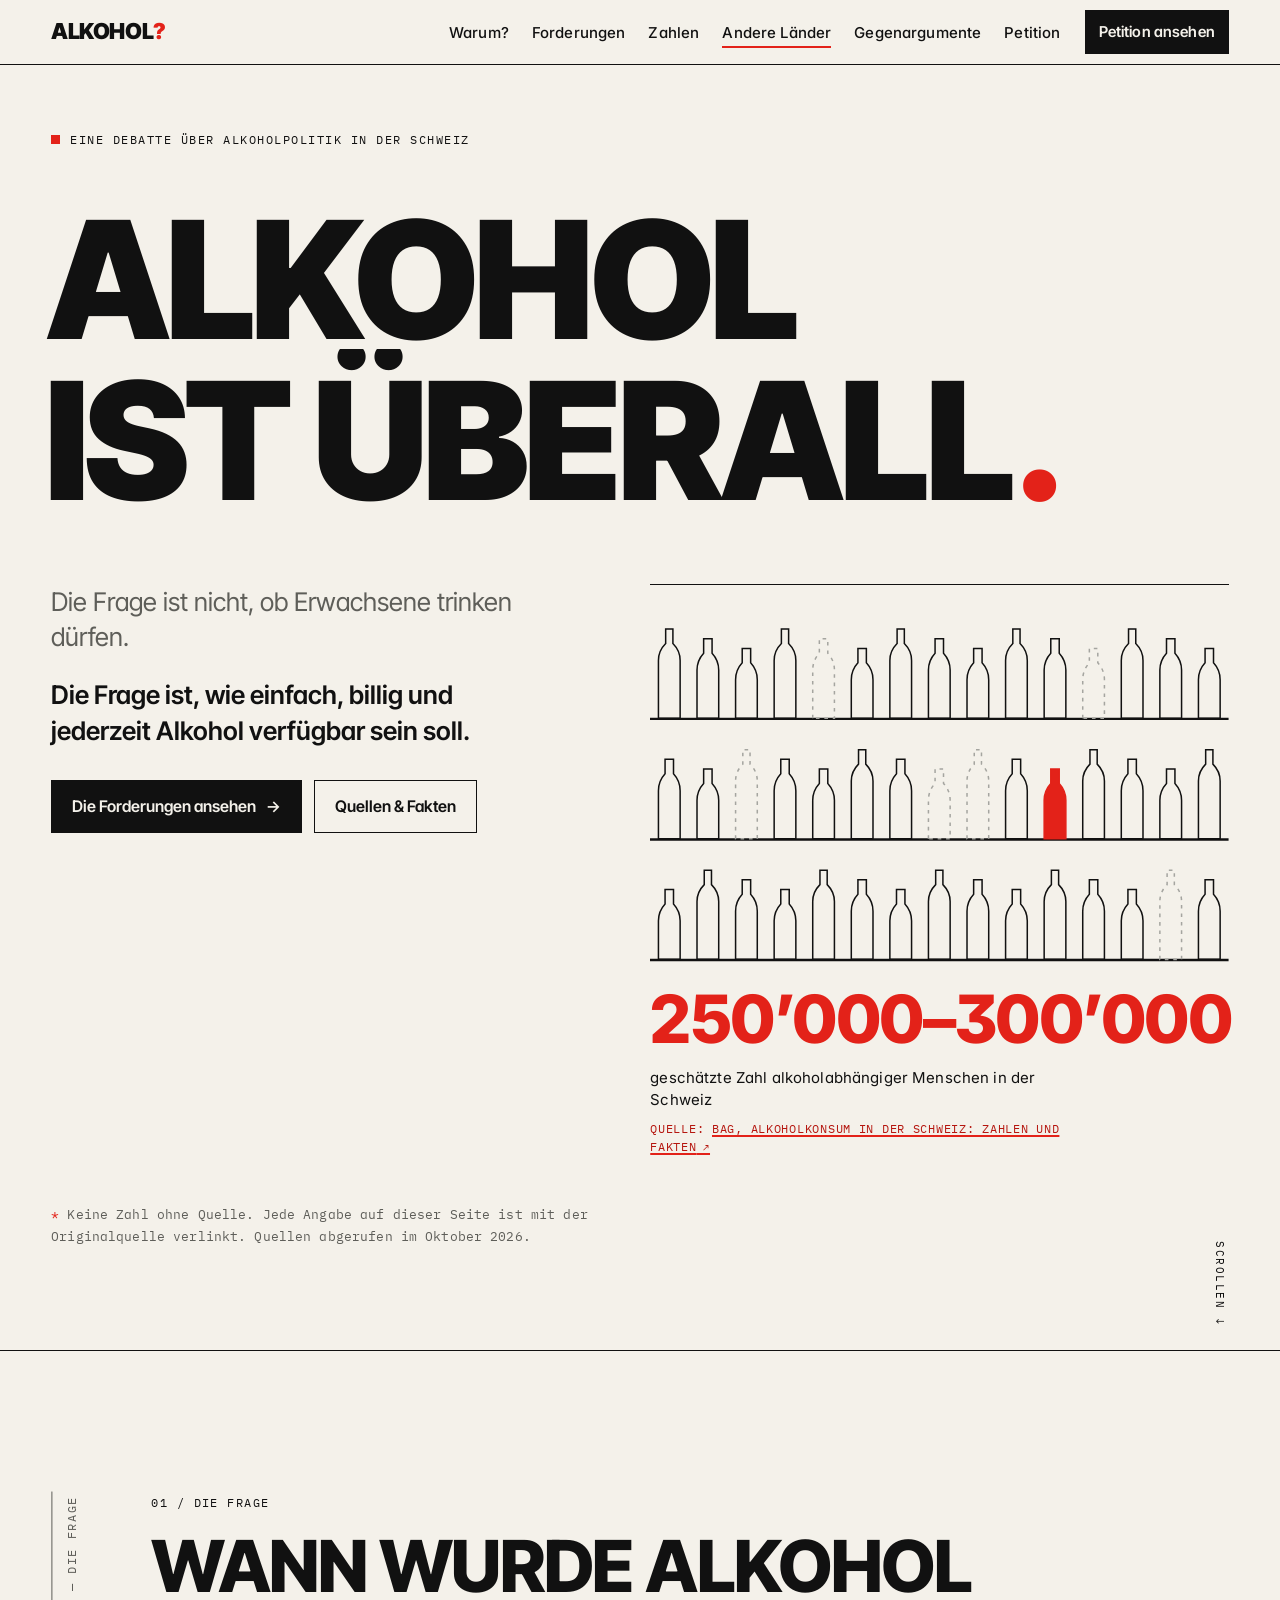
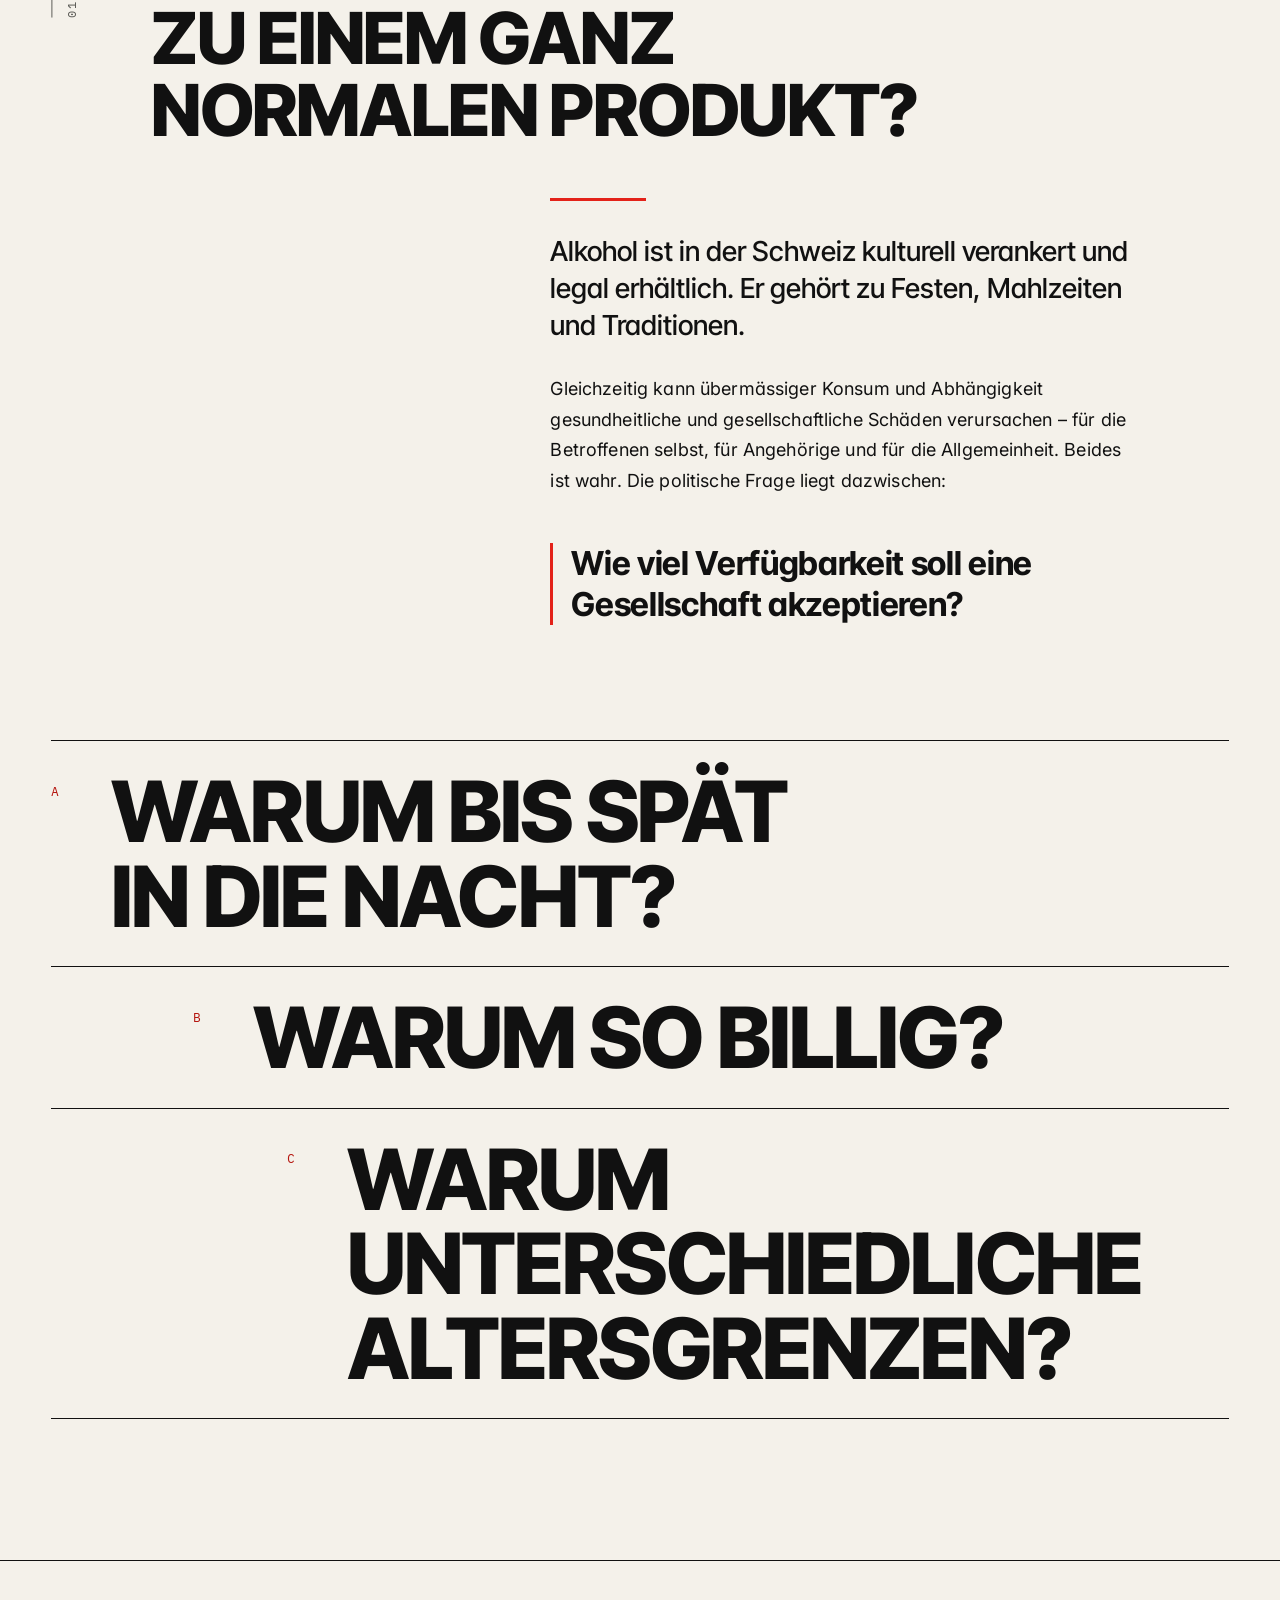
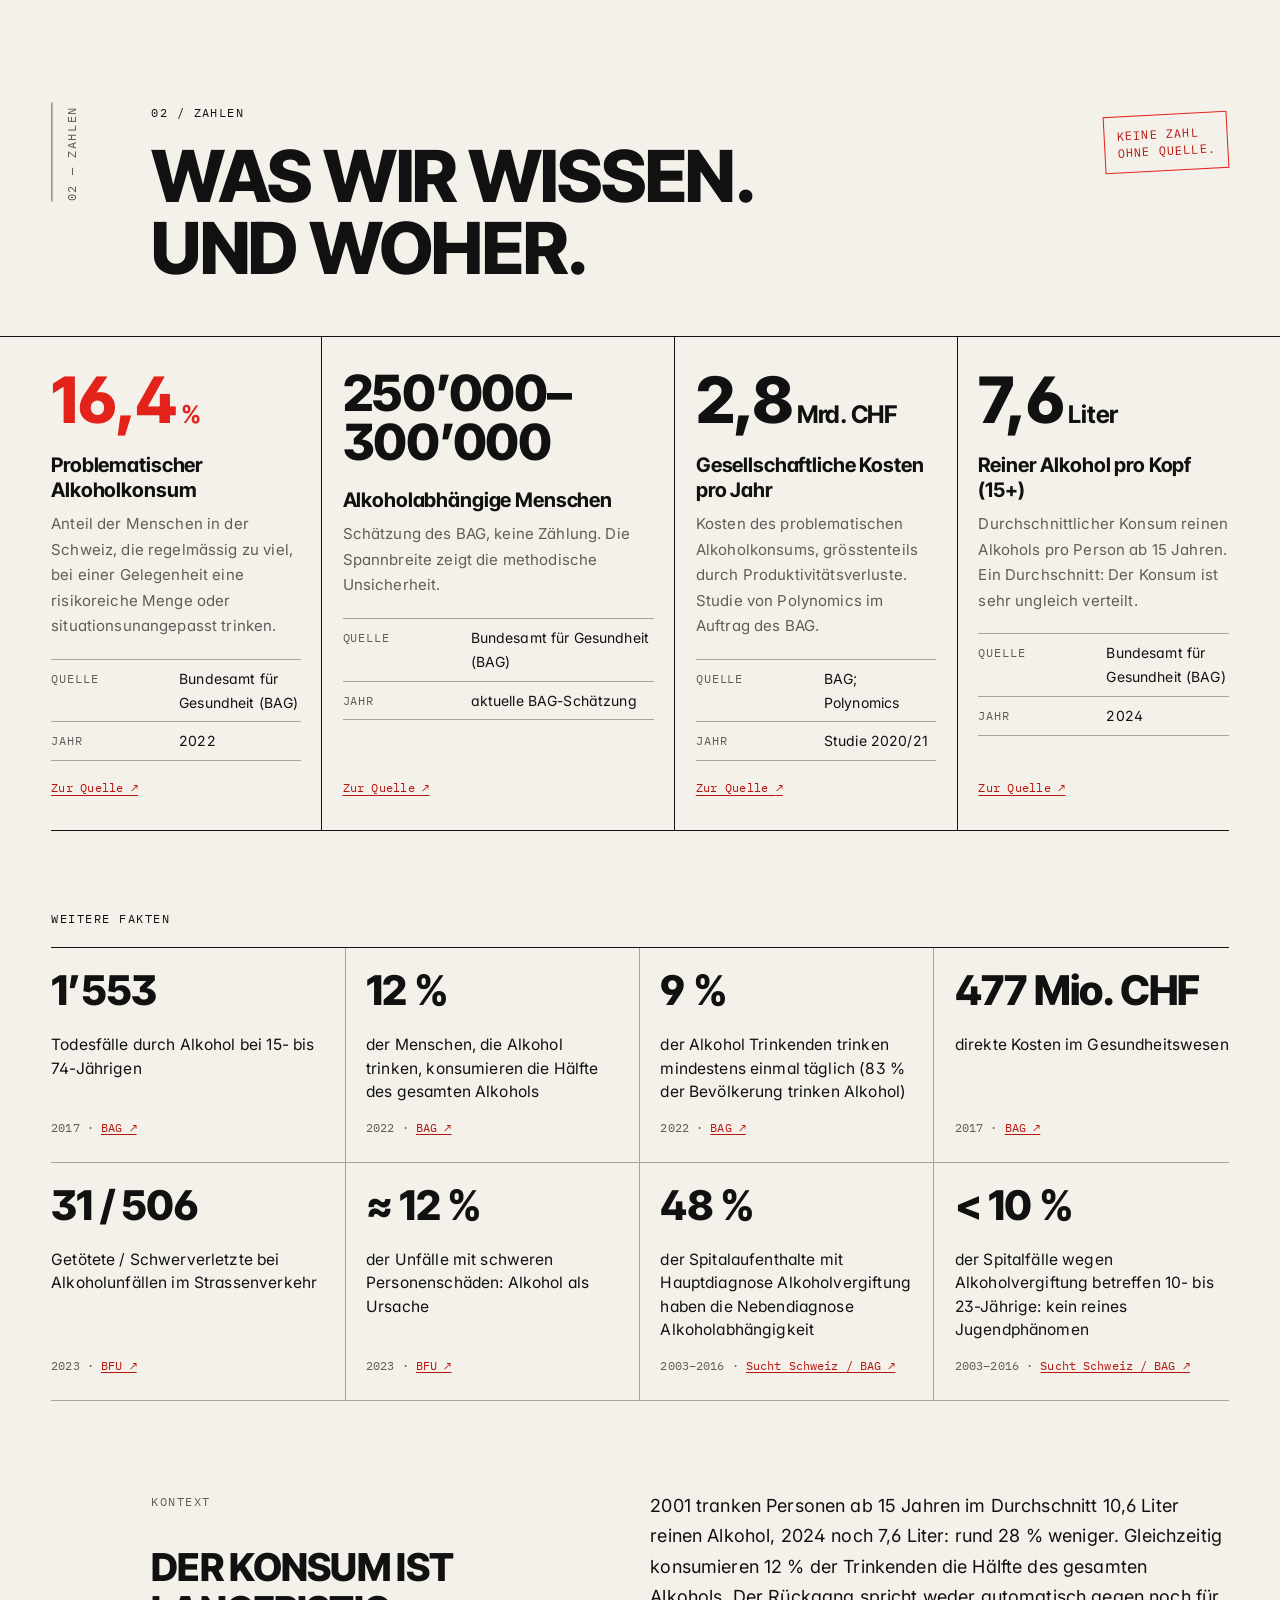
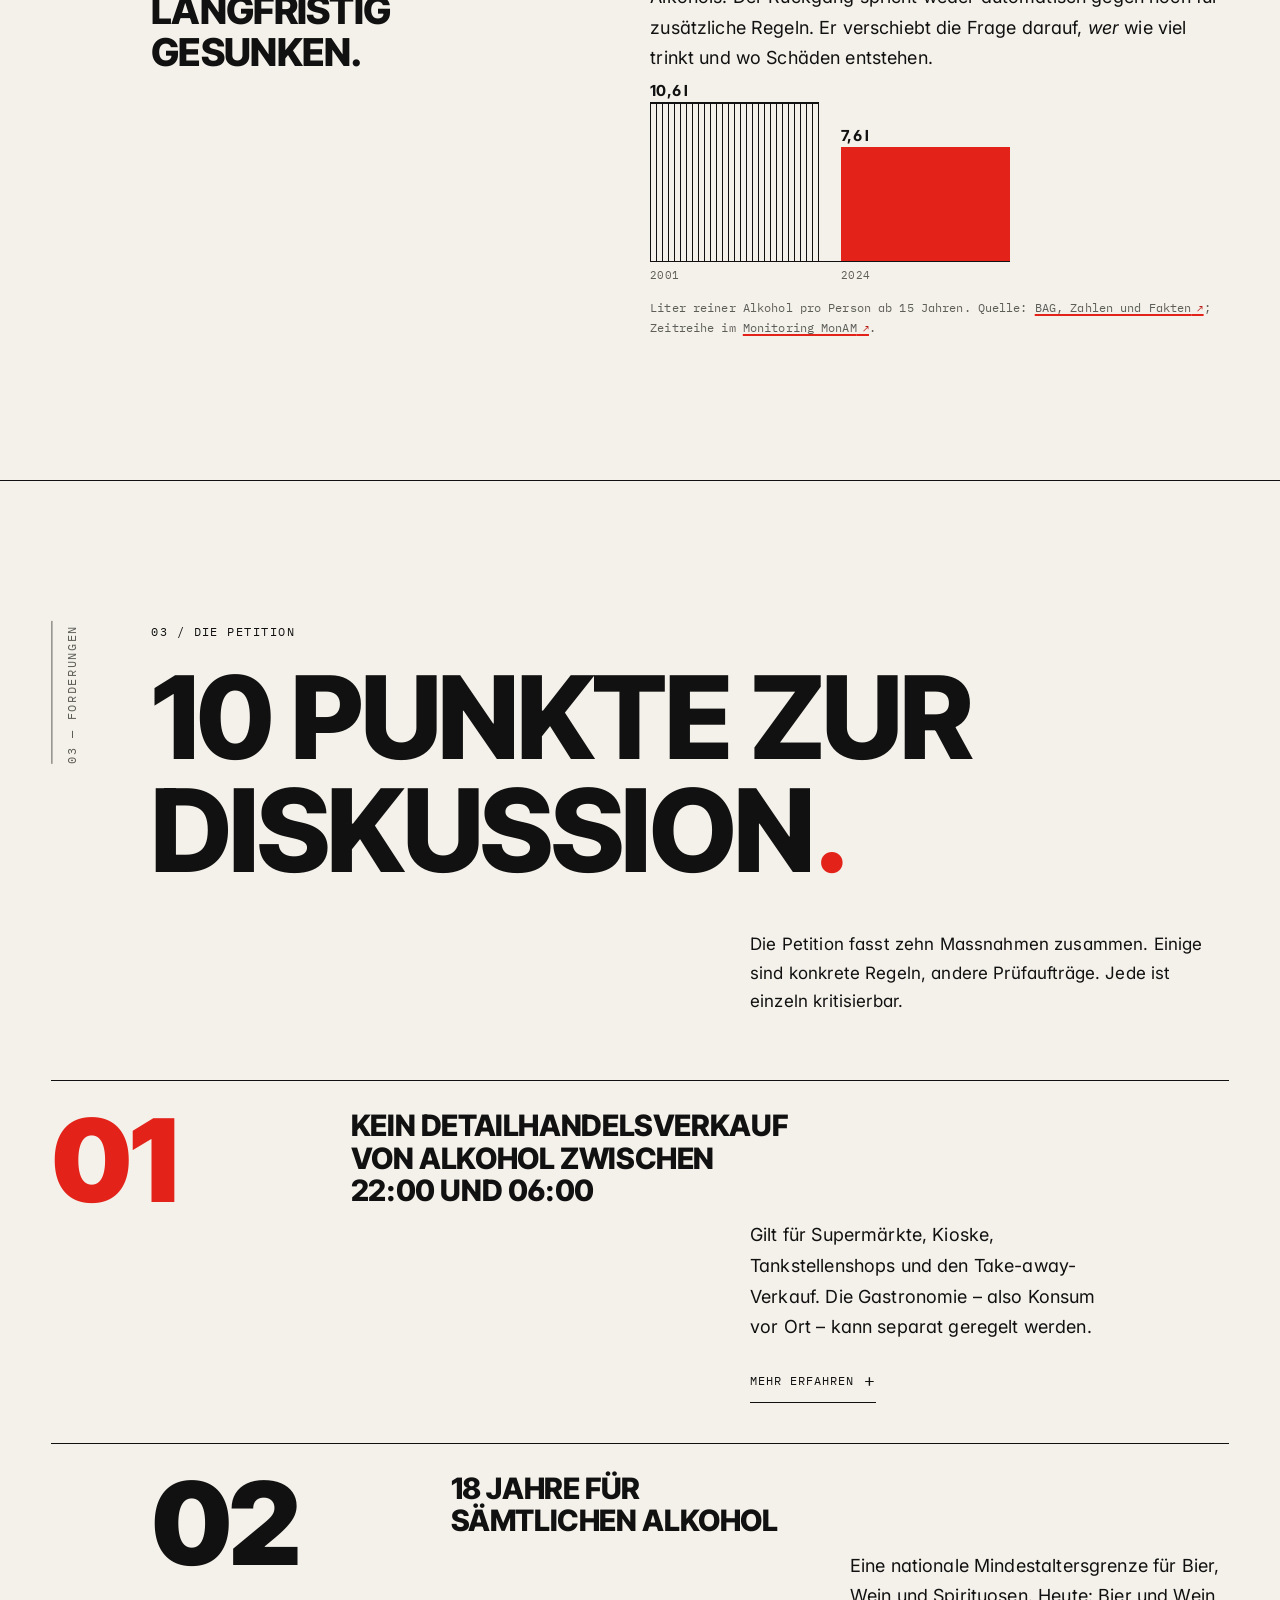
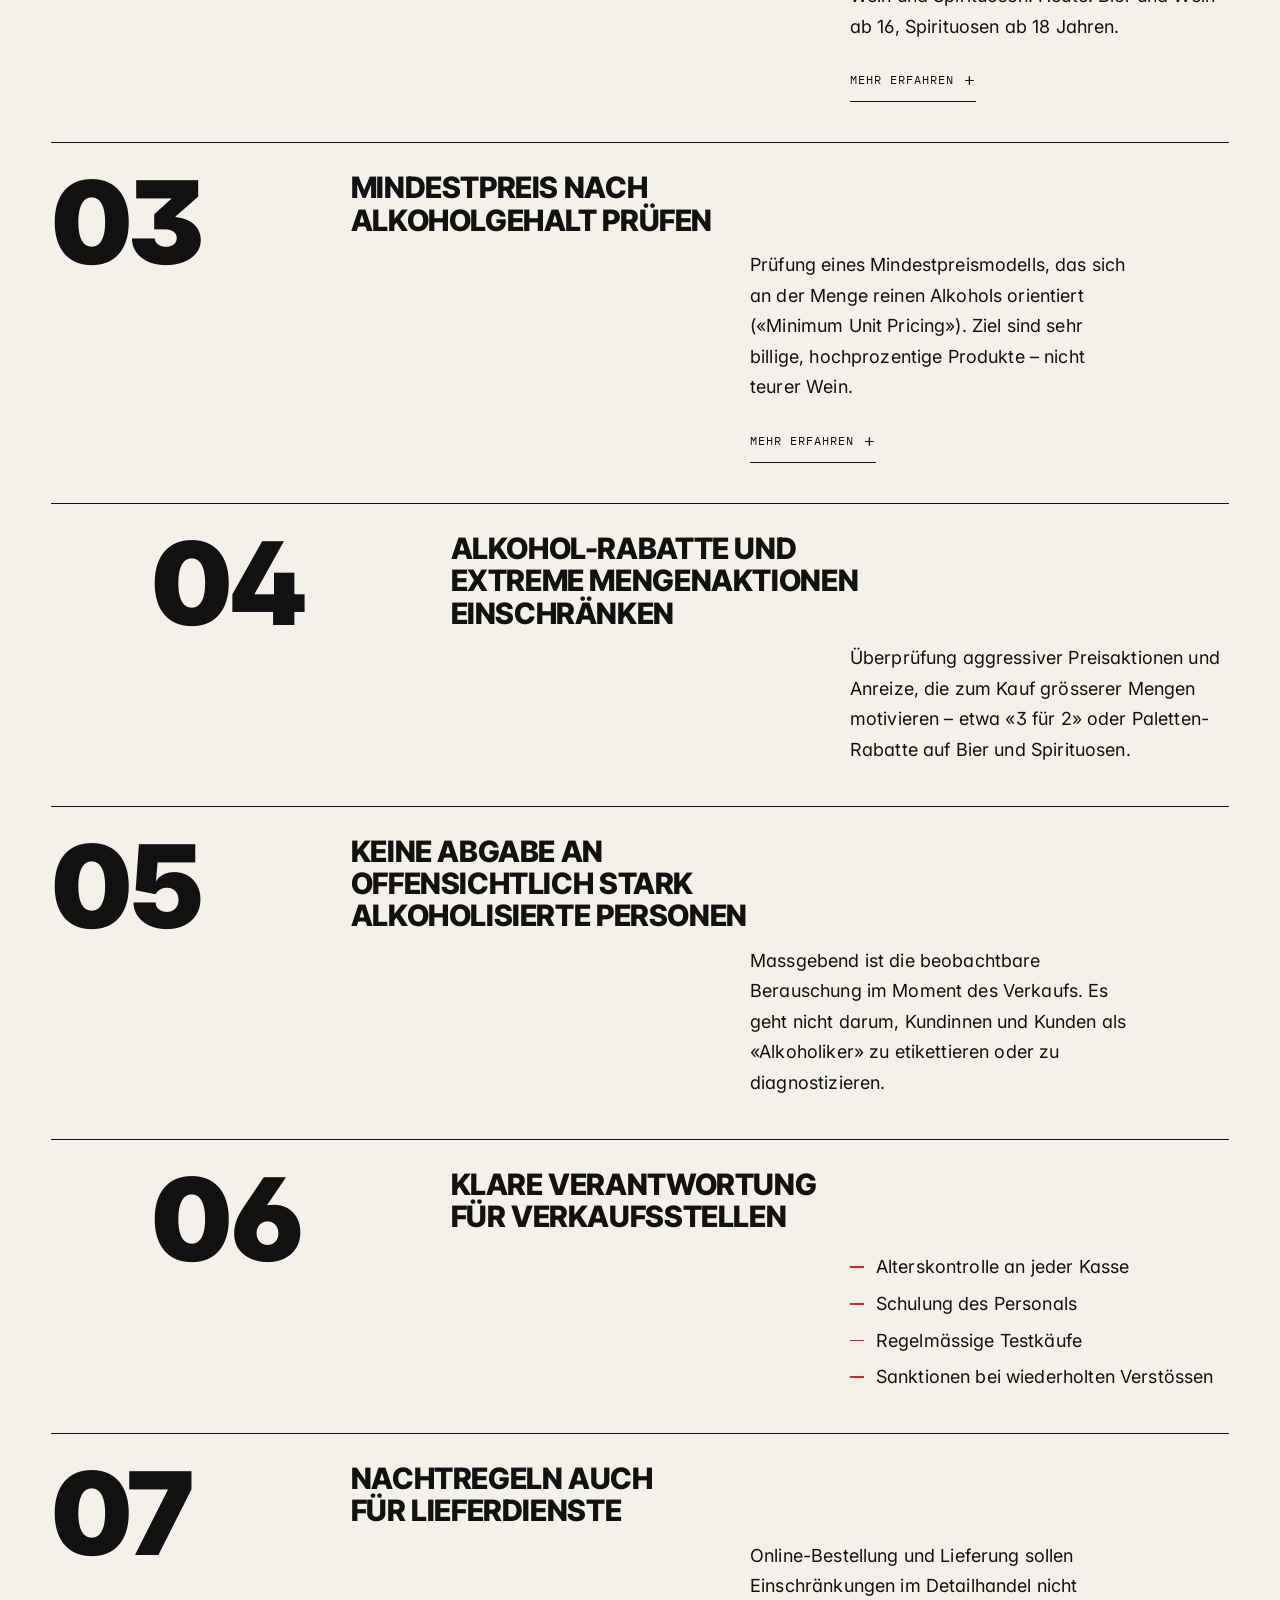
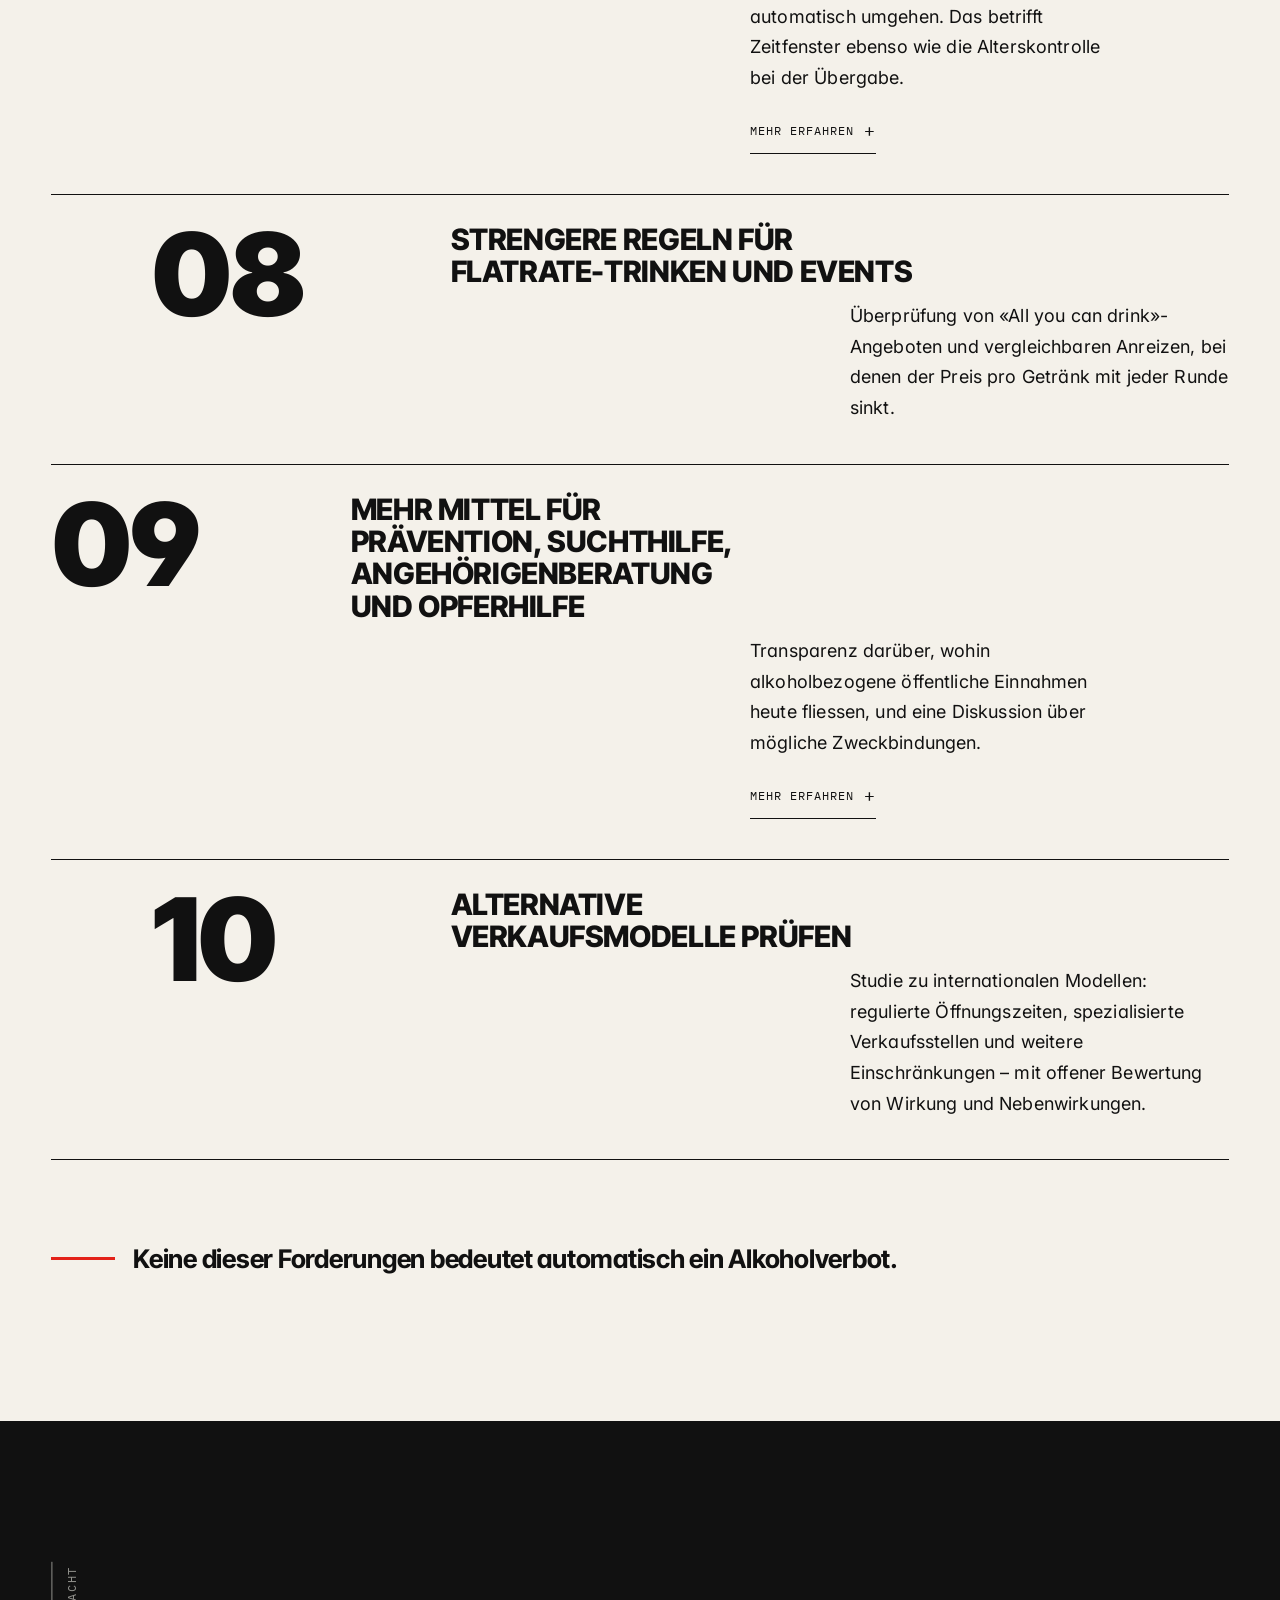
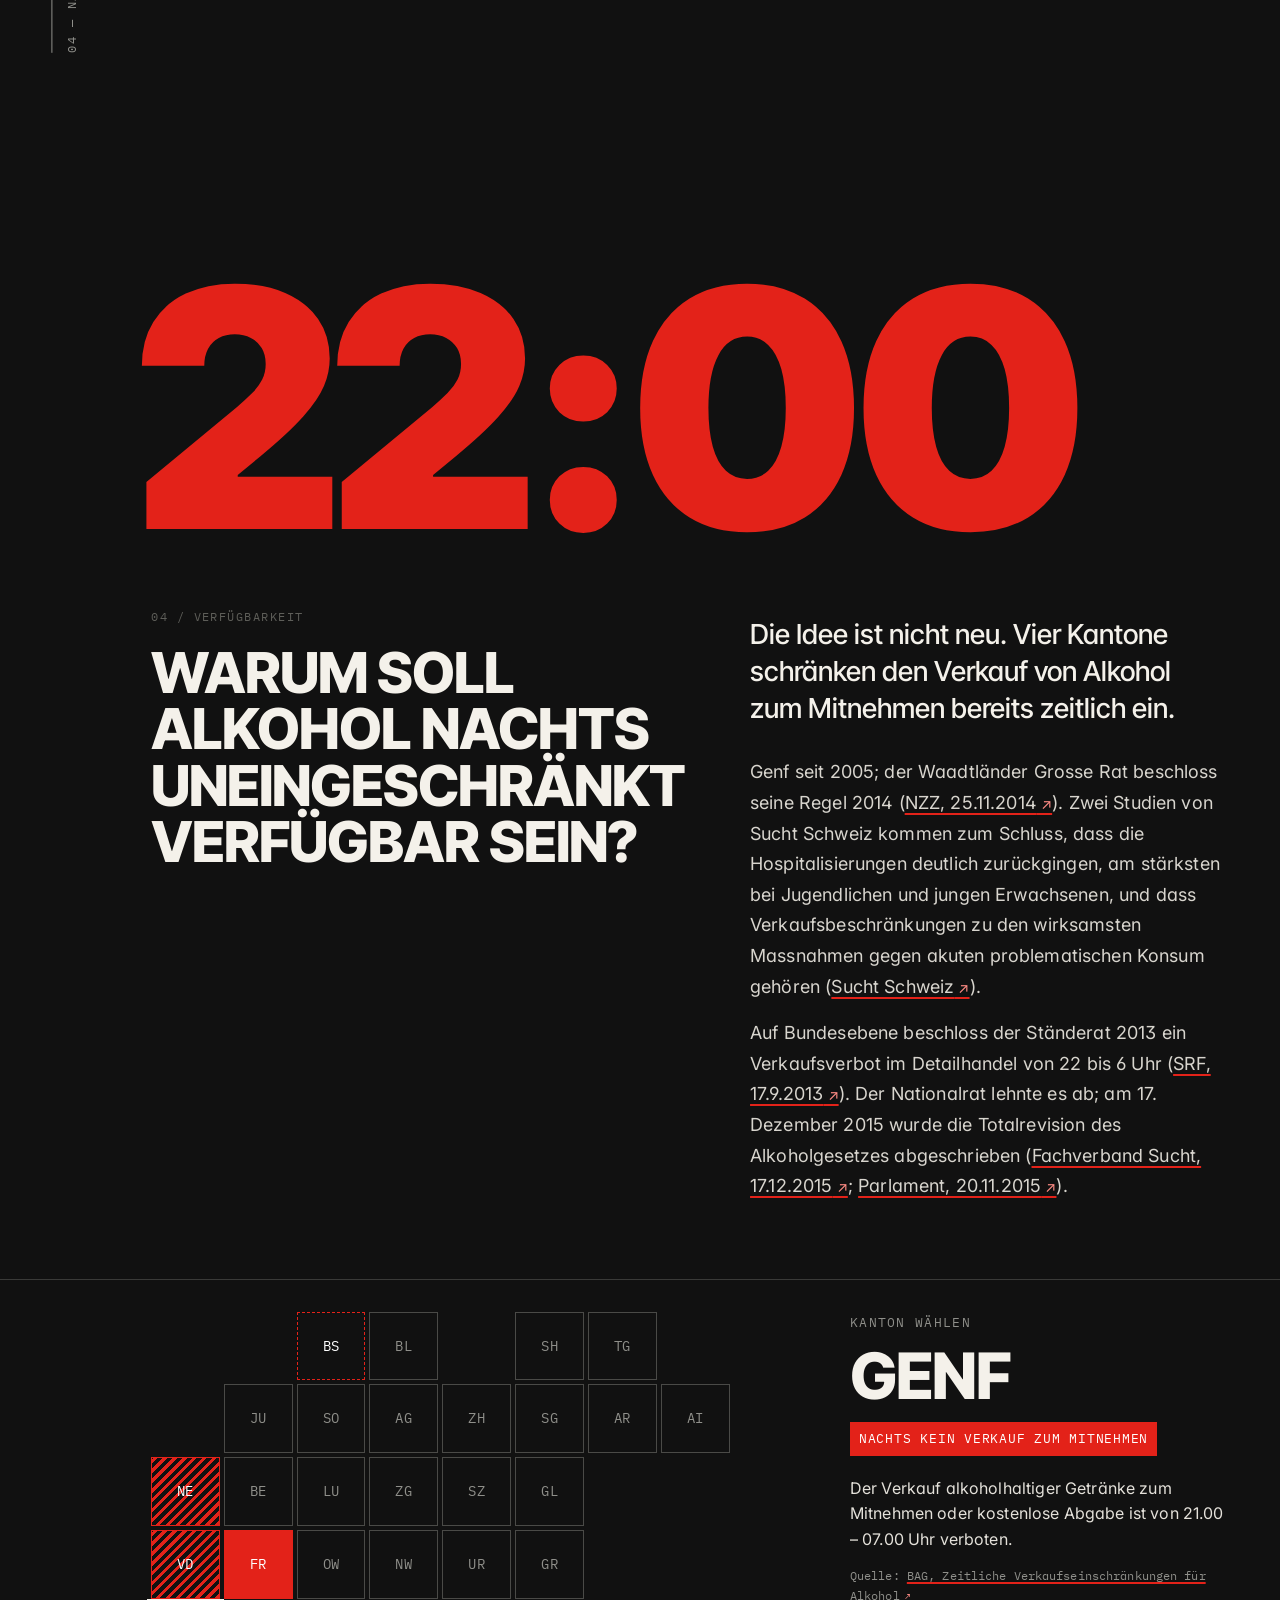
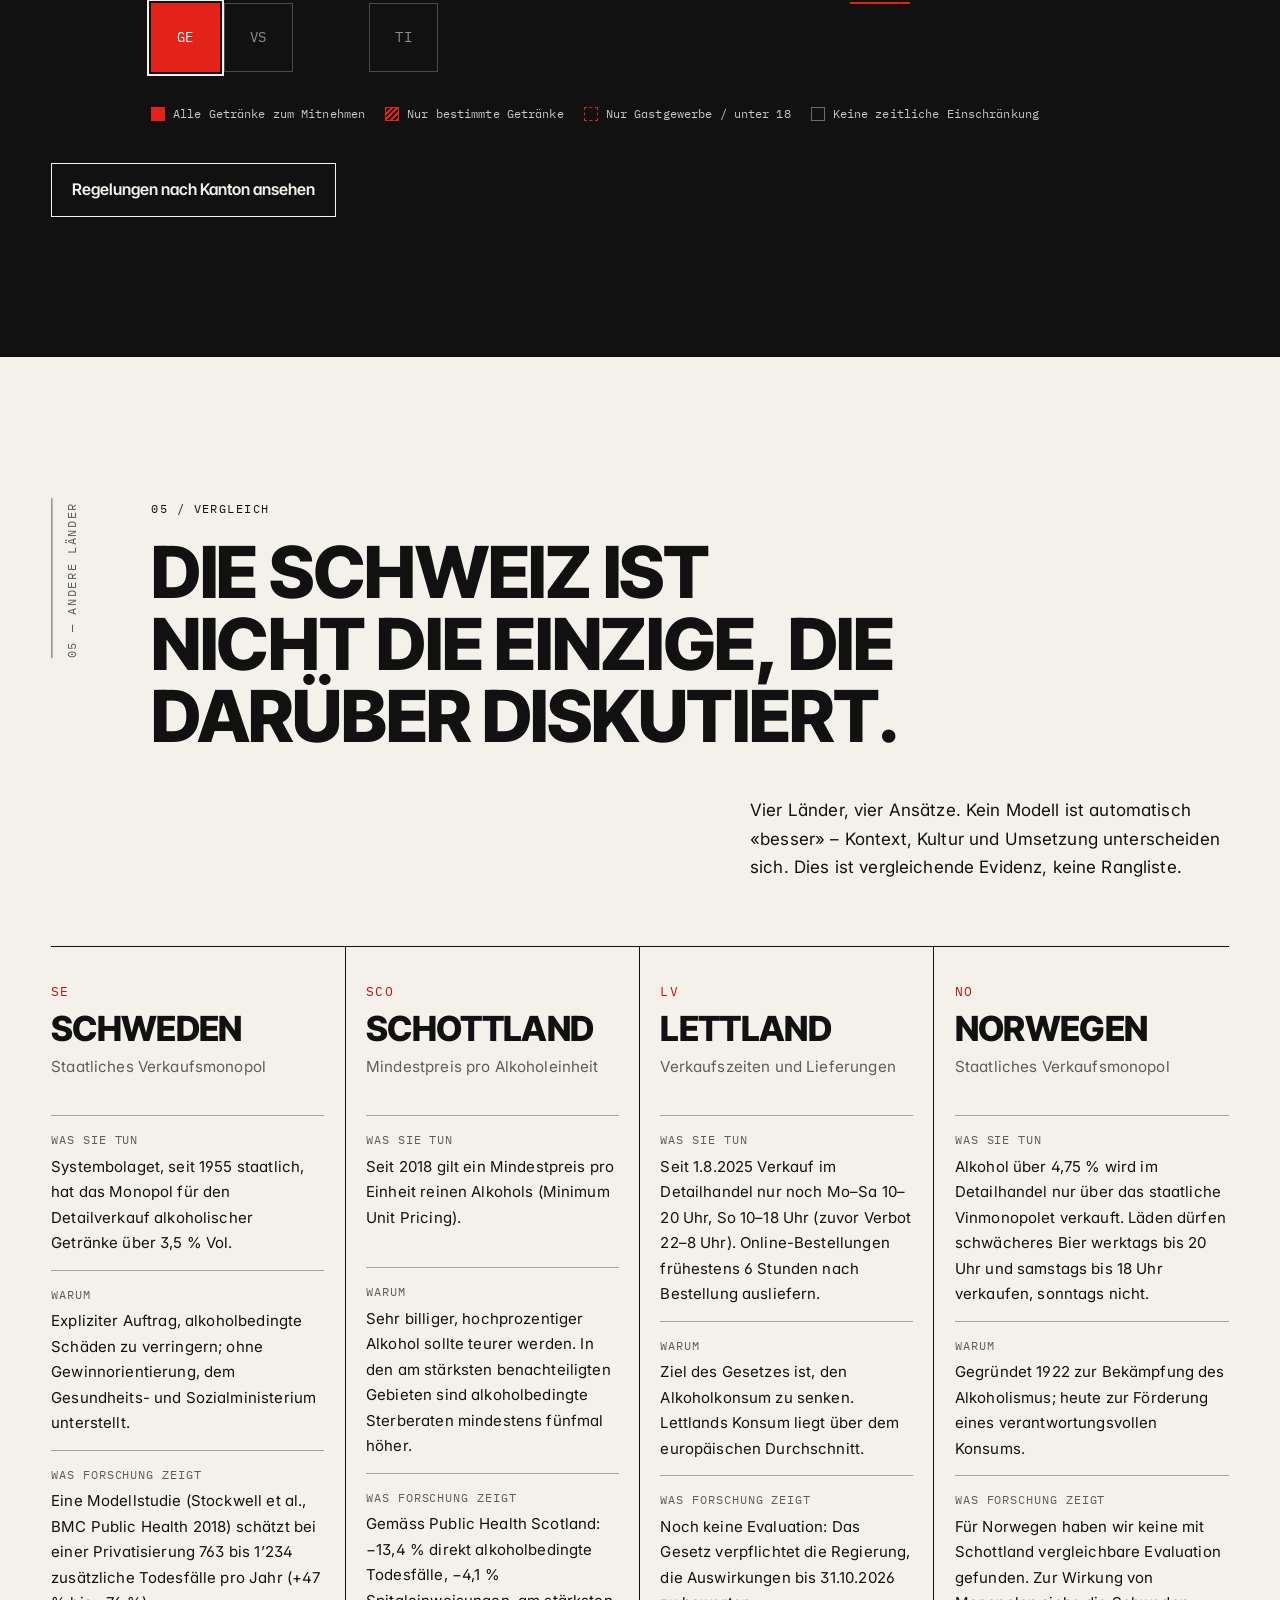
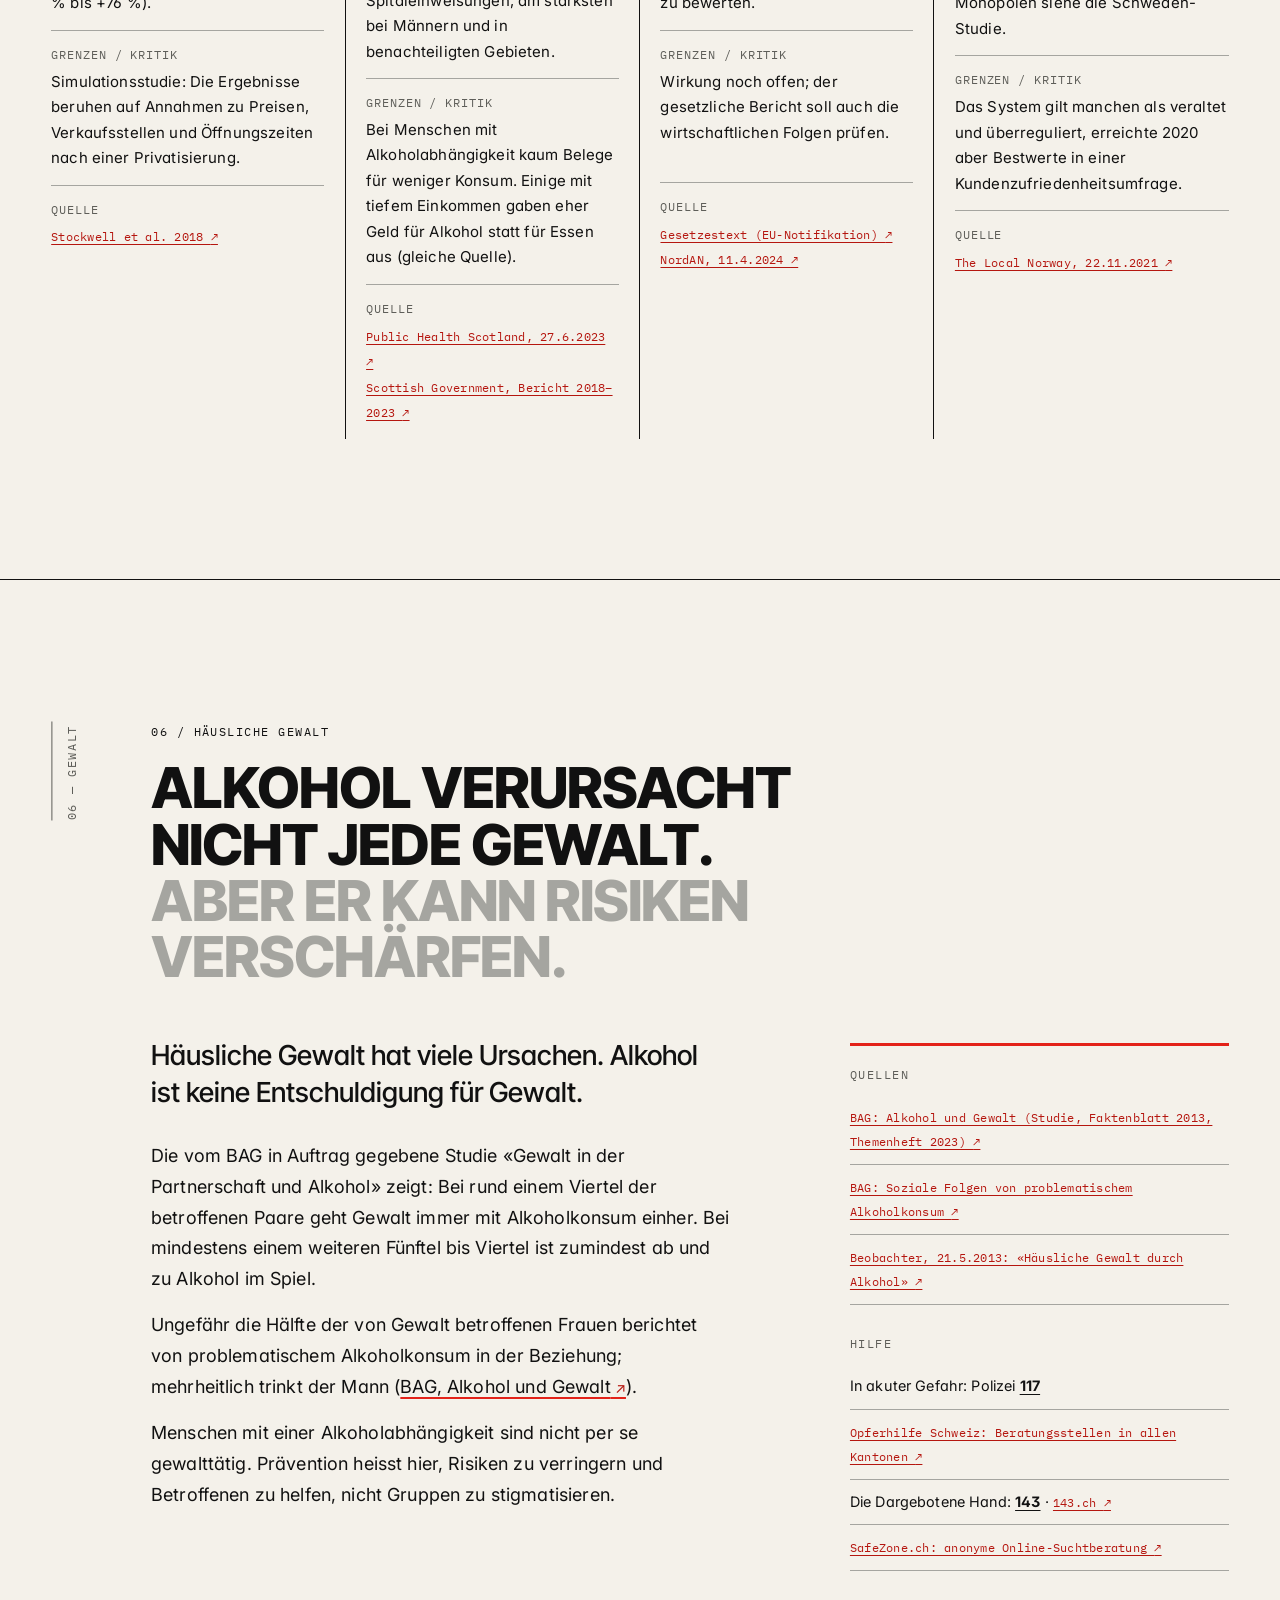
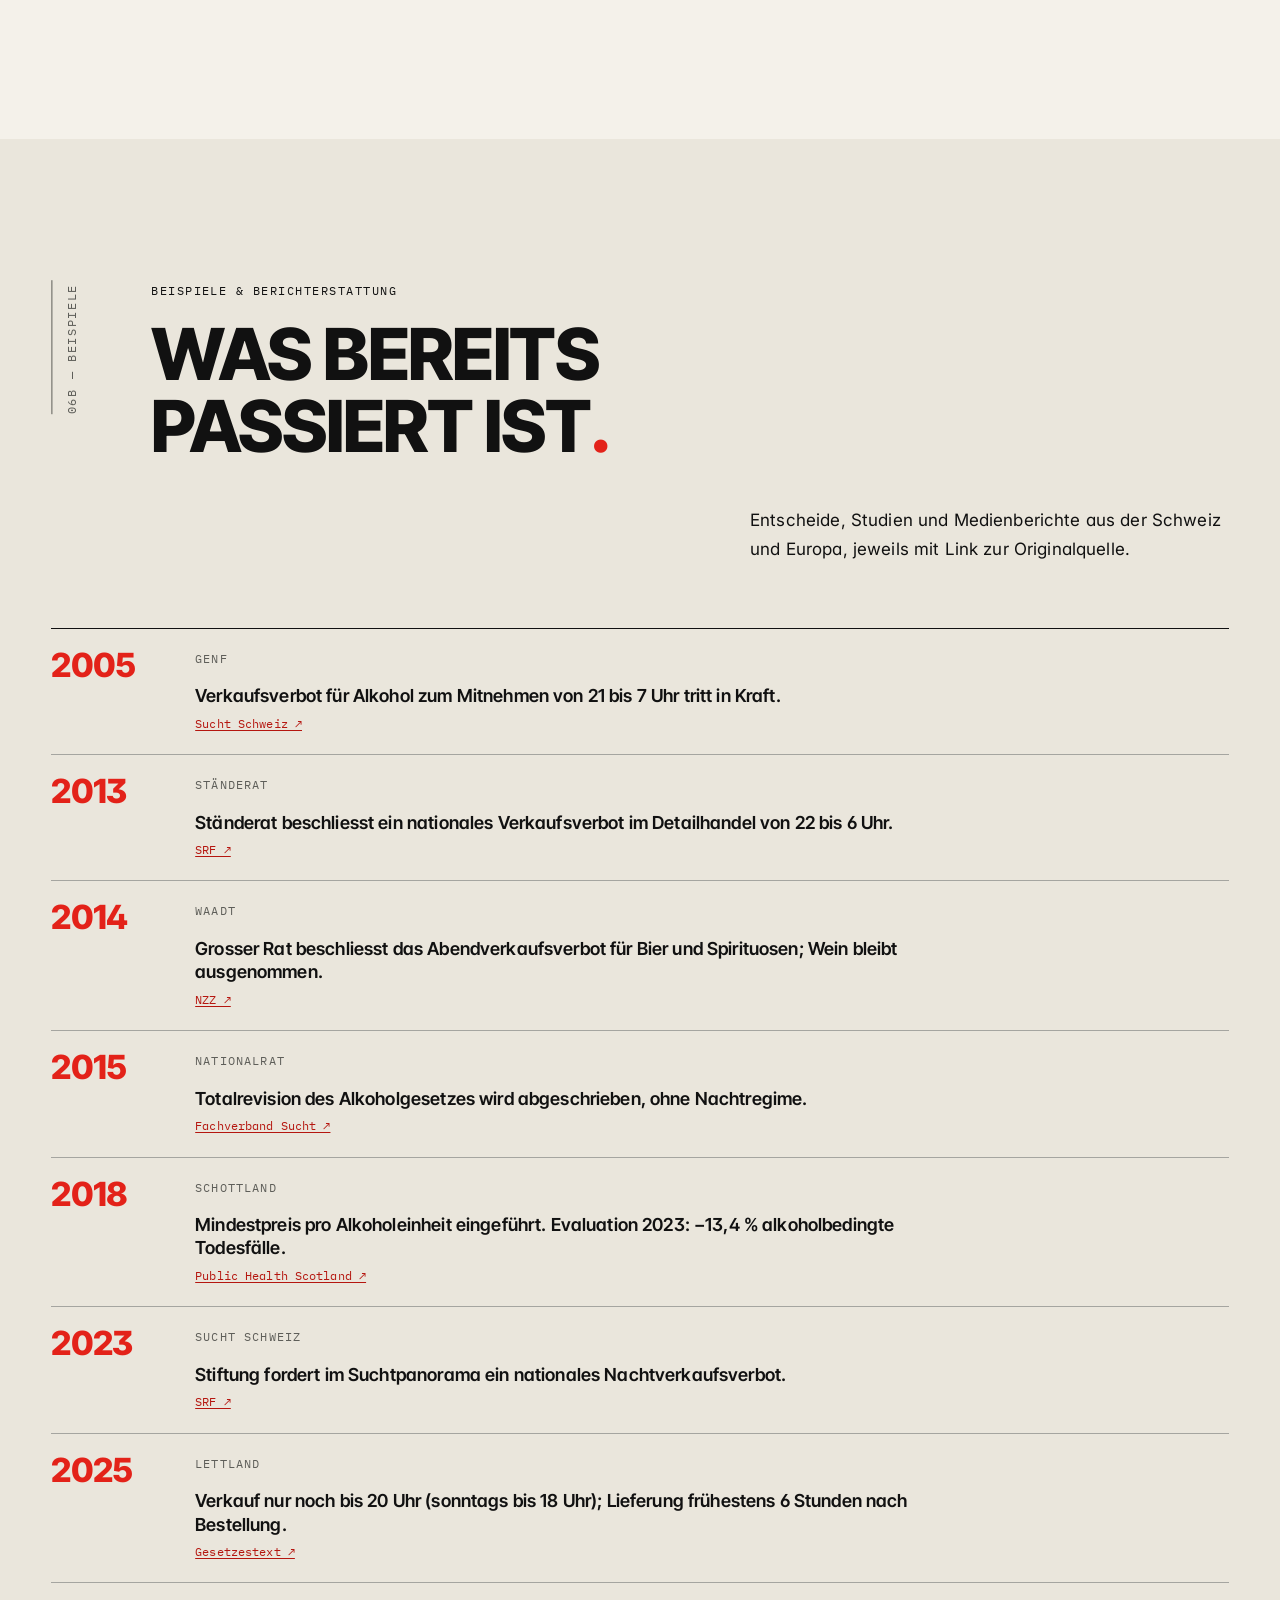
==== commit 2fb24fd2: "Source every claim, add official canton data, examples and press review - All statistics now link to" ====
--- a/index.html
+++ b/index.html
@@ -96,12 +96,12 @@
         <span class="sr-only">250’000 bis 300’000</span>
         <figcaption>
           geschätzte Zahl alkoholabhängiger Menschen in der Schweiz
-          <span class="verify"><a href="#q-bag-abh">Quelle: BAG</a> · Quelle überprüfen</span>
+          <span class="verify">Quelle: <a class="cite" href="https://www.bag.admin.ch/de/alkoholkonsum-in-der-schweiz-zahlen-und-fakten" target="_blank" rel="noopener">BAG, Alkoholkonsum in der Schweiz: Zahlen und Fakten</a></span>
         </figcaption>
       </div>
     </figure>
 
-    <p class="hero__note mono"><span class="red">*</span> Keine Zahl ohne Quelle. Werte mit dem Vermerk <span class="tag tag--verify">Prüfen</span> sind vor der Veröffentlichung gegen die Originalquelle zu verifizieren.</p>
+    <p class="hero__note mono"><span class="red">*</span> Keine Zahl ohne Quelle. Jede Angabe auf dieser Seite ist mit der Originalquelle verlinkt. Quellen abgerufen im Oktober 2026.</p>
   </div>
   <a class="hero__scroll mono" href="#warum">Scrollen <span aria-hidden="true">↓</span></a>
 </section>
@@ -144,50 +144,93 @@
     <article class="stat reveal">
       <p class="stat__num"><span data-count="16.4" data-decimals="1">16,4</span><small> %</small></p>
       <h3 class="stat__label">Problematischer Alkoholkonsum</h3>
-      <p class="stat__desc">Anteil der Bevölkerung mit risikoreichem Konsum (chronisch und/oder episodisch). <span class="todo">Definition und Altersgruppe gemäss Originalquelle ergänzen.</span></p>
+      <p class="stat__desc">Anteil der Menschen in der Schweiz, die regelmässig zu viel, bei einer Gelegenheit eine risikoreiche Menge oder situationsunangepasst trinken.</p>
       <dl class="meta">
         <div><dt>Quelle</dt><dd>Bundesamt für Gesundheit (BAG)</dd></div>
         <div><dt>Jahr</dt><dd>2022</dd></div>
-        <div><dt>Status</dt><dd><span class="tag tag--verify">Prüfen</span></dd></div>
       </dl>
-      <a class="srclink" href="#q-bag-konsum">Zur Quelle <span aria-hidden="true">↗</span></a>
+      <a class="srclink" href="https://www.bag.admin.ch/de/alkoholkonsum-in-der-schweiz-zahlen-und-fakten" target="_blank" rel="noopener">Zur Quelle <span aria-hidden="true">↗</span></a>
     </article>
 
     <article class="stat reveal">
       <p class="stat__num"><span data-count="250000">250’000</span>–<wbr><span data-count="300000">300’000</span></p>
-      <h3 class="stat__label">Geschätzte Anzahl alkoholabhängiger Menschen</h3>
-      <p class="stat__desc">Schätzung, keine Zählung. Die Spannbreite zeigt die methodische Unsicherheit.</p>
+      <h3 class="stat__label">Alkoholabhängige Menschen</h3>
+      <p class="stat__desc">Schätzung des BAG, keine Zählung. Die Spannbreite zeigt die methodische Unsicherheit.</p>
       <dl class="meta">
         <div><dt>Quelle</dt><dd>Bundesamt für Gesundheit (BAG)</dd></div>
-        <div><dt>Jahr</dt><dd><span class="todo">JJJJ</span></dd></div>
-        <div><dt>Status</dt><dd><span class="tag tag--verify">Prüfen</span></dd></div>
+        <div><dt>Jahr</dt><dd>aktuelle BAG-Schätzung</dd></div>
       </dl>
-      <a class="srclink" href="#q-bag-abh">Zur Quelle <span aria-hidden="true">↗</span></a>
+      <a class="srclink" href="https://www.bag.admin.ch/de/alkoholkonsum-in-der-schweiz-zahlen-und-fakten" target="_blank" rel="noopener">Zur Quelle <span aria-hidden="true">↗</span></a>
     </article>
 
     <article class="stat reveal">
       <p class="stat__num"><span data-count="2.8" data-decimals="1">2,8</span><small> Mrd. CHF</small></p>
-      <h3 class="stat__label">Geschätzte gesellschaftliche Kosten</h3>
-      <p class="stat__desc">Kosten im Zusammenhang mit problematischem Alkoholkonsum (u. a. Gesundheitswesen, Produktivitätsverluste, Strafverfolgung). <span class="todo">Kostenkategorien gemäss Studie präzisieren.</span></p>
+      <h3 class="stat__label">Gesellschaftliche Kosten pro Jahr</h3>
+      <p class="stat__desc">Kosten des problematischen Alkoholkonsums, grösstenteils durch Produktivitätsverluste. Studie von Polynomics im Auftrag des BAG.</p>
       <dl class="meta">
-        <div><dt>Quelle</dt><dd>Bundesamt für Gesundheit (BAG)</dd></div>
-        <div><dt>Jahr</dt><dd><span class="todo">JJJJ</span></dd></div>
-        <div><dt>Status</dt><dd><span class="tag tag--verify">Prüfen</span></dd></div>
+        <div><dt>Quelle</dt><dd>BAG; Polynomics</dd></div>
+        <div><dt>Jahr</dt><dd>Studie 2020/21</dd></div>
       </dl>
-      <a class="srclink" href="#q-bag-kosten">Zur Quelle <span aria-hidden="true">↗</span></a>
+      <a class="srclink" href="https://www.bag.admin.ch/de/soziale-folgen-von-problematischem-alkoholkonsum" target="_blank" rel="noopener">Zur Quelle <span aria-hidden="true">↗</span></a>
     </article>
 
     <article class="stat reveal">
       <p class="stat__num"><span data-count="7.6" data-decimals="1">7,6</span><small> Liter</small></p>
       <h3 class="stat__label">Reiner Alkohol pro Kopf (15+)</h3>
-      <p class="stat__desc">Durchschnittlicher Konsum reinen Alkohols pro Person ab 15 Jahren und Jahr. Ein Durchschnitt – der Konsum ist in der Bevölkerung sehr ungleich verteilt.</p>
+      <p class="stat__desc">Durchschnittlicher Konsum reinen Alkohols pro Person ab 15 Jahren. Ein Durchschnitt: Der Konsum ist sehr ungleich verteilt.</p>
       <dl class="meta">
         <div><dt>Quelle</dt><dd>Bundesamt für Gesundheit (BAG)</dd></div>
         <div><dt>Jahr</dt><dd>2024</dd></div>
-        <div><dt>Status</dt><dd><span class="tag tag--verify">Prüfen</span></dd></div>
       </dl>
-      <a class="srclink" href="#q-bag-prokopf">Zur Quelle <span aria-hidden="true">↗</span></a>
+      <a class="srclink" href="https://www.bag.admin.ch/de/alkoholkonsum-in-der-schweiz-zahlen-und-fakten" target="_blank" rel="noopener">Zur Quelle <span aria-hidden="true">↗</span></a>
     </article>
+
+  </div>
+
+  <div class="wrap facts-wrap">
+    <p class="eyebrow">Weitere Fakten</p>
+    <ul class="facts">
+      <li class="fact reveal">
+        <p class="fact__num">1’553</p>
+        <p class="fact__txt">Todesfälle durch Alkohol bei 15- bis 74-Jährigen</p>
+        <p class="fact__src mono">2017 · <a href="https://www.bag.admin.ch/de/alkoholkonsum-in-der-schweiz-zahlen-und-fakten" target="_blank" rel="noopener">BAG ↗</a></p>
+      </li>
+      <li class="fact reveal">
+        <p class="fact__num">12 %</p>
+        <p class="fact__txt">der Menschen, die Alkohol trinken, konsumieren die Hälfte des gesamten Alkohols</p>
+        <p class="fact__src mono">2022 · <a href="https://www.bag.admin.ch/de/alkoholkonsum-in-der-schweiz-zahlen-und-fakten" target="_blank" rel="noopener">BAG ↗</a></p>
+      </li>
+      <li class="fact reveal">
+        <p class="fact__num">9 %</p>
+        <p class="fact__txt">der Alkohol Trinkenden trinken mindestens einmal täglich (83 % der Bevölkerung trinken Alkohol)</p>
+        <p class="fact__src mono">2022 · <a href="https://www.bag.admin.ch/de/alkoholkonsum-in-der-schweiz-zahlen-und-fakten" target="_blank" rel="noopener">BAG ↗</a></p>
+      </li>
+      <li class="fact reveal">
+        <p class="fact__num">477 Mio. CHF</p>
+        <p class="fact__txt">direkte Kosten im Gesundheitswesen</p>
+        <p class="fact__src mono">2017 · <a href="https://www.bag.admin.ch/de/alkoholkonsum-in-der-schweiz-zahlen-und-fakten" target="_blank" rel="noopener">BAG ↗</a></p>
+      </li>
+      <li class="fact reveal">
+        <p class="fact__num">31 / 506</p>
+        <p class="fact__txt">Getötete / Schwerverletzte bei Alkoholunfällen im Strassenverkehr</p>
+        <p class="fact__src mono">2023 · <a href="https://www.bfu.ch/de/die-bfu/medien/alkohol-und-strassenverkehr" target="_blank" rel="noopener">BFU ↗</a></p>
+      </li>
+      <li class="fact reveal">
+        <p class="fact__num">≈ 12 %</p>
+        <p class="fact__txt">der Unfälle mit schweren Personenschäden: Alkohol als Ursache</p>
+        <p class="fact__src mono">2023 · <a href="https://www.bfu.ch/de/die-bfu/medien/alkohol-und-strassenverkehr" target="_blank" rel="noopener">BFU ↗</a></p>
+      </li>
+      <li class="fact reveal">
+        <p class="fact__num">48 %</p>
+        <p class="fact__txt">der Spitalaufenthalte mit Hauptdiagnose Alkoholvergiftung haben die Nebendiagnose Alkoholabhängigkeit</p>
+        <p class="fact__src mono">2003–2016 · <a href="https://www.bag.admin.ch/dam/de/sd-web/rtEJ5cuvddYk/forschungsbericht-hospitalisierungen-alkoholintoxikation.pdf" target="_blank" rel="noopener">Sucht Schweiz / BAG ↗</a></p>
+      </li>
+      <li class="fact reveal">
+        <p class="fact__num">< 10 %</p>
+        <p class="fact__txt">der Spitalfälle wegen Alkoholvergiftung betreffen 10- bis 23-Jährige: kein reines Jugendphänomen</p>
+        <p class="fact__src mono">2003–2016 · <a href="https://www.bag.admin.ch/dam/de/sd-web/rtEJ5cuvddYk/forschungsbericht-hospitalisierungen-alkoholintoxikation.pdf" target="_blank" rel="noopener">Sucht Schweiz / BAG ↗</a></p>
+      </li>
+    </ul>
   </div>
 
   <!-- Kontext: rückläufiger Konsum — bewusst nicht versteckt -->
@@ -197,16 +240,13 @@
       <p class="context__title">Der Konsum ist langfristig gesunken.</p>
     </div>
     <div class="context__body">
-      <p>Der Pro-Kopf-Konsum von reinem Alkohol ist in der Schweiz über die letzten Jahrzehnte deutlich zurückgegangen. Diese Entwicklung gehört zur ehrlichen Debatte: Sie spricht weder automatisch gegen noch für zusätzliche Regeln – sie verschiebt die Frage auf <em>wer</em> wie viel trinkt und wo Schäden konzentriert auftreten.</p>
+      <p>2001 tranken Personen ab 15 Jahren im Durchschnitt 10,6 Liter reinen Alkohol, 2024 noch 7,6 Liter: rund 28 % weniger. Gleichzeitig konsumieren 12 % der Trinkenden die Hälfte des gesamten Alkohols. Der Rückgang spricht weder automatisch gegen noch für zusätzliche Regeln. Er verschiebt die Frage darauf, <em>wer</em> wie viel trinkt und wo Schäden entstehen.</p>
       <figure class="trend" aria-labelledby="trend-cap">
-        <div class="trend__bars" role="img" aria-label="Schematischer Verlauf: Pro-Kopf-Konsum sinkt langfristig. Platzhalterwerte, nicht massstabsgetreu.">
-          <span style="--h:100%"><i>19XX</i></span>
-          <span style="--h:88%"><i>19XX</i></span>
-          <span style="--h:79%"><i>20XX</i></span>
-          <span style="--h:72%"><i>20XX</i></span>
-          <span class="is-now" style="--h:66%"><i>2024</i></span>
+        <div class="trend__bars" role="img" aria-label="Pro-Kopf-Konsum reiner Alkohol: 2001 10,6 Liter, 2024 7,6 Liter.">
+          <span style="--h:100%"><b>10,6 l</b><i>2001</i></span>
+          <span class="is-now" style="--h:71.7%"><b>7,6 l</b><i>2024</i></span>
         </div>
-        <figcaption id="trend-cap" class="mono">Schematisch. Platzhalter – Zeitreihe aus <a href="#q-bag-prokopf">BAG / MonAM</a> einsetzen. <span class="tag tag--verify">Daten fehlen</span></figcaption>
+        <figcaption id="trend-cap" class="mono">Liter reiner Alkohol pro Person ab 15 Jahren. Quelle: <a class="cite" href="https://www.bag.admin.ch/de/alkoholkonsum-in-der-schweiz-zahlen-und-fakten" target="_blank" rel="noopener">BAG, Zahlen und Fakten</a>; Zeitreihe im <a class="cite" href="https://ind.obsan.admin.ch/monam/topic/1ALK" target="_blank" rel="noopener">Monitoring MonAM</a>.</figcaption>
       </figure>
     </div>
   </div>
@@ -231,7 +271,7 @@
         <p>Gilt für Supermärkte, Kioske, Tankstellenshops und den Take-away-Verkauf. Die Gastronomie – also Konsum vor Ort – kann separat geregelt werden.</p>
         <button class="more" type="button" aria-expanded="false" aria-controls="d01">Mehr erfahren</button>
         <div class="more__panel" id="d01" hidden><div>
-          <p>Hintergrund: Mehrere Westschweizer Kantone kennen bereits zeitliche Einschränkungen für den Take-away-Verkauf (siehe <a href="#nacht">Abschnitt 22:00</a>). Offen ist, ob eine einheitliche Regel kantonal oder national sinnvoll ist und welche Ausnahmen gelten sollen.</p>
+          <p>Heute schränken vier Kantone den Verkauf zum Mitnehmen zeitlich ein: Genf (21–7 Uhr), Waadt (Bier und Spirituosen, 21–6 Uhr), Freiburg (ab 22 Uhr) und Neuenburg (Spirituosen ab 19 Uhr). Quelle: <a class="cite" href="https://www.bag.admin.ch/de/zeitliche-verkaufseinschraenkungen-fuer-alkohol" target="_blank" rel="noopener">BAG, Zeitliche Verkaufseinschränkungen</a>. Studien von Sucht Schweiz zu Genf und Waadt zeigen deutlich weniger alkoholbedingte Hospitalisierungen, am stärksten bei Jugendlichen und jungen Erwachsenen (<a class="cite" href="https://www.suchtschweiz.ch/die-forschungsabteilung/forschung-analysieren-und-evaluieren/einschraenkung-des-alkoholverkaufs-in-den-kantonen-genf-und-waadt/" target="_blank" rel="noopener">Sucht Schweiz</a>).</p>
         </div></div>
       </div>
     </li>
@@ -239,10 +279,10 @@
       <span class="demand__n" aria-hidden="true">02</span>
       <div class="demand__body">
         <h3 class="demand__title">18 Jahre für sämtlichen Alkohol</h3>
-        <p>Eine nationale Mindestaltersgrenze für Bier, Wein und Spirituosen. Heute gilt für vergorene Getränke vielerorts 16, für Spirituosen 18 Jahre.</p>
+        <p>Eine nationale Mindestaltersgrenze für Bier, Wein und Spirituosen. Heute: Bier und Wein ab 16, Spirituosen ab 18 Jahren.</p>
         <button class="more" type="button" aria-expanded="false" aria-controls="d02">Mehr erfahren</button>
         <div class="more__panel" id="d02" hidden><div>
-          <p>Eine einheitliche Grenze vereinfacht Kontrollen an der Kasse. Kritiker verweisen auf die Tradition, Jugendliche begleitet an Wein und Bier heranzuführen. <span class="todo">Aktuelle Rechtsgrundlagen (Lebensmittelrecht, Alkoholgesetz, kantonale Abweichungen) verlinken.</span></p>
+          <p>Heute gilt: Bier und Wein ab 16 Jahren, Spirituosen und Alcopops ab 18 Jahren. Im Kanton Tessin werden alle alkoholischen Getränke erst ab 18 Jahren abgegeben (<a class="cite" href="https://www.suchtschweiz.ch/zahlen-und-fakten/alkohol/alkohol-rechtliche-grundlagen/" target="_blank" rel="noopener">Sucht Schweiz, Rechtliche Grundlagen</a>). Eine einheitliche Grenze vereinfacht Kontrollen an der Kasse. Kritiker verweisen auf die Tradition, Jugendliche begleitet an Wein und Bier heranzuführen.</p>
         </div></div>
       </div>
     </li>
@@ -253,7 +293,7 @@
         <p>Prüfung eines Mindestpreismodells, das sich an der Menge reinen Alkohols orientiert («Minimum Unit Pricing»). Ziel sind sehr billige, hochprozentige Produkte – nicht teurer Wein.</p>
         <button class="more" type="button" aria-expanded="false" aria-controls="d03">Mehr erfahren</button>
         <div class="more__panel" id="d03" hidden><div>
-          <p>Schottland hat ein solches Modell eingeführt und evaluiert (siehe <a href="#laender">Andere Länder</a>). Die Übertragbarkeit auf die Schweiz – mit höherem Preisniveau und Nähe zu Grenzregionen – ist Teil des Prüfauftrags.</p>
+          <p>Beispiel Schottland (seit 2018): Laut Public Health Scotland sanken die direkt durch Alkohol verursachten Todesfälle um geschätzte 13,4 % und die Spitaleinweisungen um 4,1 %, am stärksten in den 40 % am meisten benachteiligten Gebieten (<a class="cite" href="https://publichealthscotland.scot/news/2023/june/minimum-unit-pricing-reduces-alcohol-related-harm-to-health" target="_blank" rel="noopener">Public Health Scotland, 27.6.2023</a>). Die Übertragbarkeit auf die Schweiz ist Teil des Prüfauftrags.</p>
         </div></div>
       </div>
     </li>
@@ -288,6 +328,10 @@
       <div class="demand__body">
         <h3 class="demand__title">Nachtregeln auch für Lieferdienste</h3>
         <p>Online-Bestellung und Lieferung sollen Einschränkungen im Detailhandel nicht automatisch umgehen. Das betrifft Zeitfenster ebenso wie die Alterskontrolle bei der Übergabe.</p>
+        <button class="more" type="button" aria-expanded="false" aria-controls="d07">Mehr erfahren</button>
+        <div class="more__panel" id="d07" hidden><div>
+          <p>Die Waadt verbietet nicht nur den Verkauf zum Mitnehmen, sondern auch die <em>Lieferung</em> von Bier und Spirituosen zwischen 21 und 6 Uhr (<a class="cite" href="https://www.bag.admin.ch/de/zeitliche-verkaufseinschraenkungen-fuer-alkohol" target="_blank" rel="noopener">BAG</a>). Lettland schreibt seit dem 1. August 2025 vor, dass online bestellter Alkohol frühestens sechs Stunden nach der Bestellung ausgeliefert werden darf (<a class="cite" href="https://technical-regulation-information-system.ec.europa.eu/de/notification/26014/text/F/EN" target="_blank" rel="noopener">Gesetzestext, EU-Notifikation</a>).</p>
+        </div></div>
       </div>
     </li>
     <li class="demand">
@@ -304,7 +348,7 @@
         <p>Transparenz darüber, wohin alkoholbezogene öffentliche Einnahmen heute fliessen, und eine Diskussion über mögliche Zweckbindungen.</p>
         <button class="more" type="button" aria-expanded="false" aria-controls="d09">Mehr erfahren</button>
         <div class="more__panel" id="d09" hidden><div>
-          <p>Ein Teil der Erträge aus der Besteuerung gebrannter Wasser geht bereits an die Kantone zur Bekämpfung der Ursachen und Wirkungen von Suchtproblemen («Alkoholzehntel»). <span class="todo">Beträge und aktuelle Rechtsgrundlage verifizieren.</span></p>
+          <p>Bereits heute gehen 10 % des Reinertrags der Spirituosensteuer an die Kantone (90 % an den Bund). Dieser «Alkoholzehntel» muss zur Bekämpfung der Ursachen und Wirkungen von Suchtproblemen eingesetzt werden (<a class="cite" href="https://www.bazg.admin.ch/de/besteuerung-alkoholische-getraenke-schweiz" target="_blank" rel="noopener">BAZG, Besteuerung alkoholischer Getränke</a>). Bier und Wein fallen nicht unter die Spirituosensteuer.</p>
         </div></div>
       </div>
     </li>
@@ -332,8 +376,9 @@
       <h2 class="h-xl reveal" id="nacht-title">Warum soll Alkohol nachts unein&shy;geschränkt verfügbar sein?</h2>
     </div>
     <div class="nacht__text">
-      <p class="lead">Die Idee ist in der Schweiz nicht neu. Einige Kantone schränken den Verkauf von Alkohol zum Mitnehmen in der Nacht bereits ein.</p>
-      <p>Die Ausgestaltung unterscheidet sich: Zeitfenster, betroffene Getränkekategorien und Ausnahmen variieren. Die folgende Übersicht ist schematisch. <strong>Die genauen Regeln sind vor der Veröffentlichung anhand der aktuellen kantonalen Gesetzgebung zu verifizieren.</strong></p>
+      <p class="lead">Die Idee ist nicht neu. Vier Kantone schränken den Verkauf von Alkohol zum Mitnehmen bereits zeitlich ein.</p>
+      <p>Genf seit 2005; der Waadtländer Grosse Rat beschloss seine Regel 2014 (<a class="cite" href="https://www.nzz.ch/newsticker/waadt-verbietet-verkauf-von-alkohol-am-abend-1.18432163" target="_blank" rel="noopener">NZZ, 25.11.2014</a>). Zwei Studien von Sucht Schweiz kommen zum Schluss, dass die Hospitalisierungen deutlich zurückgingen, am stärksten bei Jugendlichen und jungen Erwachsenen, und dass Verkaufsbeschränkungen zu den wirksamsten Massnahmen gegen akuten problematischen Konsum gehören (<a class="cite" href="https://www.suchtschweiz.ch/die-forschungsabteilung/forschung-analysieren-und-evaluieren/einschraenkung-des-alkoholverkaufs-in-den-kantonen-genf-und-waadt/" target="_blank" rel="noopener">Sucht Schweiz</a>).</p>
+      <p>Auf Bundesebene beschloss der Ständerat 2013 ein Verkaufsverbot im Detailhandel von 22 bis 6 Uhr (<a class="cite" href="https://www.srf.ch/news/schweiz/session-verbietet-auch-der-nationalrat-alkoholverkauf-in-der-nacht" target="_blank" rel="noopener">SRF, 17.9.2013</a>). Der Nationalrat lehnte es ab; am 17. Dezember 2015 wurde die Totalrevision des Alkoholgesetzes abgeschrieben (<a class="cite" href="https://fachverbandsucht.ch/download/206/Medienmitteilung.pdf" target="_blank" rel="noopener">Fachverband Sucht, 17.12.2015</a>; <a class="cite" href="https://www.parlament.ch/press-releases/Pages/2015/mm-wak-s-2015-11-20.aspx?lang=1031" target="_blank" rel="noopener">Parlament, 20.11.2015</a>).</p>
     </div>
   </div>
 
@@ -344,17 +389,15 @@
     <div class="cantons__detail" aria-live="polite">
       <p class="mono cantons__hint">Kanton wählen</p>
       <h3 class="cantons__name">Genf</h3>
-      <p class="cantons__status"><span class="state state--yes">Nächtliche Einschränkung vorhanden</span></p>
-      <dl class="meta meta--dark">
-        <div><dt>Zeitfenster</dt><dd class="todo">[zu verifizieren]</dd></div>
-        <div><dt>Betroffen</dt><dd class="todo">[zu verifizieren]</dd></div>
-        <div><dt>Rechtsgrundlage</dt><dd class="todo">[Erlass + Artikel einsetzen]</dd></div>
-      </dl>
+      <p class="cantons__status"></p>
+      <p class="cantons__rule"></p>
+      <p class="cantons__src mono">Quelle: <a class="cite" href="https://www.bag.admin.ch/de/zeitliche-verkaufseinschraenkungen-fuer-alkohol" target="_blank" rel="noopener">BAG, Zeitliche Verkaufseinschränkungen für Alkohol</a></p>
     </div>
     <ul class="cantons__legend mono" aria-label="Legende">
-      <li><i class="sw sw--yes"></i>Nächtliche Einschränkung</li>
-      <li><i class="sw sw--part"></i>Teilweise (bestimmte Kategorien)</li>
-      <li><i class="sw sw--var"></i>Regeln variieren / zu prüfen</li>
+      <li><i class="sw sw--yes"></i>Alle Getränke zum Mitnehmen</li>
+      <li><i class="sw sw--part"></i>Nur bestimmte Getränke</li>
+      <li><i class="sw sw--gastro"></i>Nur Gastgewerbe / unter 18</li>
+      <li><i class="sw sw--no"></i>Keine zeitliche Einschränkung</li>
     </ul>
   </div>
 
@@ -362,8 +405,8 @@
     <button class="btn btn--invert" type="button" aria-expanded="false" aria-controls="canton-table" id="canton-toggle">Regelungen nach Kanton ansehen</button>
     <div class="canton-table" id="canton-table" hidden>
       <table>
-        <caption class="mono">Übersicht. Alle Angaben ungeprüft – Quelle: kantonale Gesetzessammlungen (<a href="#q-kant">Abschnitt Quellen</a>).</caption>
-        <thead><tr><th scope="col">Kanton</th><th scope="col">Status</th><th scope="col">Detail</th></tr></thead>
+        <caption class="mono">Alle 26 Kantone. Wortlaut gemäss <a class="cite" href="https://www.bag.admin.ch/de/zeitliche-verkaufseinschraenkungen-fuer-alkohol" target="_blank" rel="noopener">BAG-Übersicht «Zeitliche Verkaufseinschränkungen für Alkohol»</a>, abgerufen am 3.10.2026. Weitere kantonale Regeln: <a class="cite" href="https://www.bag.admin.ch/de/alkoholpolitik-in-den-kantonen" target="_blank" rel="noopener">BAG, Alkoholpolitik in den Kantonen</a>.</caption>
+        <thead><tr><th scope="col">Kanton</th><th scope="col">Einschränkung</th><th scope="col">Regel</th></tr></thead>
         <tbody><!-- generated by main.js --></tbody>
       </table>
     </div>
@@ -390,46 +433,43 @@
     </div>
 
     <article class="country" id="panel-se" role="tabpanel" aria-labelledby="tab-se">
-      <header><span class="country__code mono">SE</span><h3>Schweden</h3><p class="country__model">Reguliertes Detailhandelsmodell</p></header>
+      <header><span class="country__code mono">SE</span><h3>Schweden</h3><p class="country__model">Staatliches Verkaufsmonopol</p></header>
       <dl>
-        <div><dt>Was sie tun</dt><dd>Der Verkauf von Getränken über einem bestimmten Alkoholgehalt zum Mitnehmen erfolgt über ein staatliches Detailhandelsmonopol (Systembolaget) mit begrenzten Öffnungszeiten und Mindestalter.</dd></div>
-        <div><dt>Warum eingeführt</dt><dd>Historisch zur Eindämmung alkoholbedingter Schäden; Gewinnorientierung im Verkauf sollte ausgeschlossen werden.</dd></div>
-        <div><dt>Was Forschung zeigt</dt><dd><span class="todo">Zusammenfassung der Evaluationsliteratur einsetzen (z. B. Simulationsstudien zu einer Privatisierung).</span></dd></div>
-        <div><dt>Grenzen / Kritik</dt><dd>Einschränkung der Wahlfreiheit; Grenzeinkäufe und Onlinehandel; Übertragbarkeit auf föderale Strukturen fraglich.</dd></div>
-        <div><dt>Quelle</dt><dd><a class="srclink" href="#q-int">Quelle einsetzen ↗</a> <span class="tag tag--verify">Prüfen</span></dd></div>
+        <div><dt>Was sie tun</dt><dd>Systembolaget, seit 1955 staatlich, hat das Monopol für den Detailverkauf alkoholischer Getränke über 3,5 % Vol.</dd></div>
+        <div><dt>Warum</dt><dd>Expliziter Auftrag, alkoholbedingte Schäden zu verringern; ohne Gewinnorientierung, dem Gesundheits- und Sozialministerium unterstellt.</dd></div>
+        <div><dt>Was Forschung zeigt</dt><dd>Eine Modellstudie (Stockwell et al., BMC Public Health 2018) schätzt bei einer Privatisierung 763 bis 1’234 zusätzliche Todesfälle pro Jahr (+47 % bis +76 %).</dd></div>
+        <div><dt>Grenzen / Kritik</dt><dd>Simulationsstudie: Die Ergebnisse beruhen auf Annahmen zu Preisen, Verkaufsstellen und Öffnungszeiten nach einer Privatisierung.</dd></div>
+        <div><dt>Quelle</dt><dd><a class="srclink" href="https://pmc.ncbi.nlm.nih.gov/articles/PMC6303908/" target="_blank" rel="noopener">Stockwell et al. 2018 <span aria-hidden="true">↗</span></a></dd></div>
       </dl>
     </article>
-
     <article class="country" id="panel-sco" role="tabpanel" aria-labelledby="tab-sco">
       <header><span class="country__code mono">SCO</span><h3>Schottland</h3><p class="country__model">Mindestpreis pro Alkoholeinheit</p></header>
       <dl>
-        <div><dt>Was sie tun</dt><dd>Seit 2018 gilt ein Mindestpreis pro Einheit reinen Alkohols («Minimum Unit Pricing»). Der Satz wurde später angehoben. <span class="todo">Aktuellen Satz und Datum verifizieren.</span></dd></div>
-        <div><dt>Warum eingeführt</dt><dd>Ziel war, besonders billigen, hochprozentigen Alkohol zu verteuern, der überproportional von stark Konsumierenden gekauft wird.</dd></div>
-        <div><dt>Was Forschung zeigt</dt><dd>Die offizielle Evaluation durch Public Health Scotland berichtet einen Rückgang alkoholbedingter Todesfälle und Spitaleinweisungen. <span class="todo">Effektgrössen nur mit Zitat einsetzen.</span></dd></div>
-        <div><dt>Grenzen / Kritik</dt><dd>Regressive Wirkung auf Haushalte mit tiefem Einkommen; Mehreinnahmen gehen an den Handel, nicht an den Staat; Wirkung auf Menschen mit Abhängigkeit umstritten.</dd></div>
-        <div><dt>Quelle</dt><dd><a class="srclink" href="#q-int">Public Health Scotland, MESAS-Evaluation ↗</a> <span class="tag tag--verify">Prüfen</span></dd></div>
+        <div><dt>Was sie tun</dt><dd>Seit 2018 gilt ein Mindestpreis pro Einheit reinen Alkohols (Minimum Unit Pricing).</dd></div>
+        <div><dt>Warum</dt><dd>Sehr billiger, hochprozentiger Alkohol sollte teurer werden. In den am stärksten benachteiligten Gebieten sind alkoholbedingte Sterberaten mindestens fünfmal höher.</dd></div>
+        <div><dt>Was Forschung zeigt</dt><dd>Gemäss Public Health Scotland: −13,4 % direkt alkoholbedingte Todesfälle, −4,1 % Spitaleinweisungen, am stärksten bei Männern und in benachteiligten Gebieten.</dd></div>
+        <div><dt>Grenzen / Kritik</dt><dd>Bei Menschen mit Alkoholabhängigkeit kaum Belege für weniger Konsum. Einige mit tiefem Einkommen gaben eher Geld für Alkohol statt für Essen aus (gleiche Quelle).</dd></div>
+        <div><dt>Quelle</dt><dd><a class="srclink" href="https://publichealthscotland.scot/news/2023/june/minimum-unit-pricing-reduces-alcohol-related-harm-to-health" target="_blank" rel="noopener">Public Health Scotland, 27.6.2023 <span aria-hidden="true">↗</span></a><br><a class="srclink" href="https://www.gov.scot/publications/alcohol-minimum-pricing-scotland-act-2012-report-operation-effect-minimum-pricing-provisions-2018-2023/pages/4" target="_blank" rel="noopener">Scottish Government, Bericht 2018–2023 <span aria-hidden="true">↗</span></a></dd></div>
       </dl>
     </article>
-
     <article class="country" id="panel-lv" role="tabpanel" aria-labelledby="tab-lv">
-      <header><span class="country__code mono">LV</span><h3>Lettland</h3><p class="country__model">Verkaufszeiten und Aktionen</p></header>
+      <header><span class="country__code mono">LV</span><h3>Lettland</h3><p class="country__model">Verkaufszeiten und Lieferungen</p></header>
       <dl>
-        <div><dt>Was sie tun</dt><dd>Einschränkungen der Verkaufszeiten im Detailhandel sowie Regeln zu Preisaktionen. <span class="todo">Genaue Zeitfenster und Jahr der Einführung verifizieren.</span></dd></div>
-        <div><dt>Warum eingeführt</dt><dd><span class="todo">Begründung gemäss Gesetzesmaterialien / WHO-Länderbericht einsetzen.</span></dd></div>
-        <div><dt>Was Forschung zeigt</dt><dd><span class="todo">Evaluation einsetzen. Falls keine robuste Evaluation existiert: explizit so benennen.</span></dd></div>
-        <div><dt>Grenzen / Kritik</dt><dd>Ausweichen auf Vorratskäufe, informellen Handel oder grenznahe Einkäufe möglich.</dd></div>
-        <div><dt>Quelle</dt><dd><a class="srclink" href="#q-who">WHO Europa ↗</a> <span class="tag tag--verify">Prüfen</span></dd></div>
+        <div><dt>Was sie tun</dt><dd>Seit 1.8.2025 Verkauf im Detailhandel nur noch Mo–Sa 10–20 Uhr, So 10–18 Uhr (zuvor Verbot 22–8 Uhr). Online-Bestellungen frühestens 6 Stunden nach Bestellung ausliefern.</dd></div>
+        <div><dt>Warum</dt><dd>Ziel des Gesetzes ist, den Alkoholkonsum zu senken. Lettlands Konsum liegt über dem europäischen Durchschnitt.</dd></div>
+        <div><dt>Was Forschung zeigt</dt><dd>Noch keine Evaluation: Das Gesetz verpflichtet die Regierung, die Auswirkungen bis 31.10.2026 zu bewerten.</dd></div>
+        <div><dt>Grenzen / Kritik</dt><dd>Wirkung noch offen; der gesetzliche Bericht soll auch die wirtschaftlichen Folgen prüfen.</dd></div>
+        <div><dt>Quelle</dt><dd><a class="srclink" href="https://technical-regulation-information-system.ec.europa.eu/de/notification/26014/text/F/EN" target="_blank" rel="noopener">Gesetzestext (EU-Notifikation) <span aria-hidden="true">↗</span></a><br><a class="srclink" href="https://www.nordicalcohol.org/post/latvia-restricts-sale-of-alcoholic-beverages-after-8-p-m-on-weekdays-and-6-p-m-on-sundays" target="_blank" rel="noopener">NordAN, 11.4.2024 <span aria-hidden="true">↗</span></a></dd></div>
       </dl>
     </article>
-
     <article class="country" id="panel-no" role="tabpanel" aria-labelledby="tab-no">
-      <header><span class="country__code mono">NO</span><h3>Norwegen</h3><p class="country__model">Regulierter Alkoholdetailhandel</p></header>
+      <header><span class="country__code mono">NO</span><h3>Norwegen</h3><p class="country__model">Staatliches Verkaufsmonopol</p></header>
       <dl>
-        <div><dt>Was sie tun</dt><dd>Stärkere alkoholische Getränke werden zum Mitnehmen über ein staatliches Monopol (Vinmonopolet) verkauft; im Lebensmittelhandel gelten Zeitbeschränkungen für Bier. <span class="todo">Details verifizieren.</span></dd></div>
-        <div><dt>Warum eingeführt</dt><dd>Gesundheits- und sozialpolitische Begründung; Begrenzung privater Gewinninteressen im Alkoholverkauf.</dd></div>
-        <div><dt>Was Forschung zeigt</dt><dd><span class="todo">Studienlage einsetzen.</span></dd></div>
-        <div><dt>Grenzen / Kritik</dt><dd>Hohe Preise fördern Grenzhandel und Duty-free-Einkäufe; Debatte über Bevormundung.</dd></div>
-        <div><dt>Quelle</dt><dd><a class="srclink" href="#q-int">Quelle einsetzen ↗</a> <span class="tag tag--verify">Prüfen</span></dd></div>
+        <div><dt>Was sie tun</dt><dd>Alkohol über 4,75 % wird im Detailhandel nur über das staatliche Vinmonopolet verkauft. Läden dürfen schwächeres Bier werktags bis 20 Uhr und samstags bis 18 Uhr verkaufen, sonntags nicht.</dd></div>
+        <div><dt>Warum</dt><dd>Gegründet 1922 zur Bekämpfung des Alkoholismus; heute zur Förderung eines verantwortungsvollen Konsums.</dd></div>
+        <div><dt>Was Forschung zeigt</dt><dd>Für Norwegen haben wir keine mit Schottland vergleichbare Evaluation gefunden. Zur Wirkung von Monopolen siehe die Schweden-Studie.</dd></div>
+        <div><dt>Grenzen / Kritik</dt><dd>Das System gilt manchen als veraltet und überreguliert, erreichte 2020 aber Bestwerte in einer Kundenzufriedenheitsumfrage.</dd></div>
+        <div><dt>Quelle</dt><dd><a class="srclink" href="https://www.thelocal.no/20211122/vinmonoplet-why-the-norwegian-government-controls-the-sale-of-most-alcohol" target="_blank" rel="noopener">The Local Norway, 22.11.2021 <span aria-hidden="true">↗</span></a></dd></div>
       </dl>
     </article>
   </div>
@@ -444,19 +484,68 @@
       <h2 class="h-lg reveal" id="gewalt-title">Alkohol verursacht nicht jede Gewalt.<br><span class="grey">Aber er kann Risiken verschärfen.</span></h2>
     </div>
     <div class="gewalt__text">
-      <p class="lead">Häusliche Gewalt hat viele Ursachen. Alkohol ist nicht die Ursache und darf nicht als Entschuldigung für Gewalt gelten.</p>
-      <p>Behörden und Forschung nennen problematischen Substanzkonsum – darunter Alkohol – als einen von mehreren möglichen Risikofaktoren, der Konfliktsituationen verschärfen kann. Andere Faktoren wie Machtungleichgewichte, Gewalterfahrungen, soziale Belastungen oder Isolation spielen ebenso eine Rolle.</p>
-      <p>Menschen mit einer Alkoholabhängigkeit sind nicht per se gewalttätig. Prävention in diesem Bereich bedeutet, Risiken zu verringern und Betroffenen zu helfen – nicht, Gruppen zu stigmatisieren.</p>
+      <p class="lead">Häusliche Gewalt hat viele Ursachen. Alkohol ist keine Entschuldigung für Gewalt.</p>
+      <p>Die vom BAG in Auftrag gegebene Studie «Gewalt in der Partnerschaft und Alkohol» zeigt: Bei rund einem Viertel der betroffenen Paare geht Gewalt immer mit Alkoholkonsum einher. Bei mindestens einem weiteren Fünftel bis Viertel ist zumindest ab und zu Alkohol im Spiel.</p>
+      <p>Ungefähr die Hälfte der von Gewalt betroffenen Frauen berichtet von problematischem Alkoholkonsum in der Beziehung; mehrheitlich trinkt der Mann (<a class="cite" href="https://www.bag.admin.ch/de/alkohol-und-gewalt" target="_blank" rel="noopener">BAG, Alkohol und Gewalt</a>).</p>
+      <p>Menschen mit einer Alkoholabhängigkeit sind nicht per se gewalttätig. Prävention heisst hier, Risiken zu verringern und Betroffenen zu helfen, nicht Gruppen zu stigmatisieren.</p>
     </div>
     <aside class="gewalt__aside" aria-label="Quellen und Hilfe">
       <p class="eyebrow eyebrow--grey">Quellen</p>
       <ul class="srclist">
-        <li><a href="#q-ebg">Eidgenössisches Büro für die Gleichstellung von Frau und Mann (EBG) — Informationsblatt zu Risikofaktoren</a> <span class="tag tag--verify">Prüfen</span></li>
-        <li><a href="#q-int">Schweizerische und internationale Forschung</a> <span class="todo">Studien einsetzen</span></li>
+        <li><a class="srclink" href="https://www.bag.admin.ch/de/alkohol-und-gewalt" target="_blank" rel="noopener">BAG: Alkohol und Gewalt (Studie, Faktenblatt 2013, Themenheft 2023) <span aria-hidden="true">↗</span></a></li>
+        <li><a class="srclink" href="https://www.bag.admin.ch/de/soziale-folgen-von-problematischem-alkoholkonsum" target="_blank" rel="noopener">BAG: Soziale Folgen von problematischem Alkoholkonsum <span aria-hidden="true">↗</span></a></li>
+        <li><a class="srclink" href="https://www.beobachter.ch/burger-verwaltung/bag-studie-hausliche-gewalt-durch-alkohol" target="_blank" rel="noopener">Beobachter, 21.5.2013: «Häusliche Gewalt durch Alkohol» <span aria-hidden="true">↗</span></a></li>
       </ul>
       <p class="eyebrow eyebrow--grey">Hilfe</p>
-      <p class="help">In akuter Gefahr: Polizei <a href="tel:117"><strong>117</strong></a>. Beratung für Betroffene: Opferhilfe Schweiz. <span class="todo">Offizielle Kontaktangaben und Link prüfen.</span></p>
+      <ul class="srclist">
+        <li>In akuter Gefahr: Polizei <a href="tel:117"><strong>117</strong></a></li>
+        <li><a class="srclink" href="https://www.opferhilfe-schweiz.ch/de/" target="_blank" rel="noopener">Opferhilfe Schweiz: Beratungsstellen in allen Kantonen <span aria-hidden="true">↗</span></a></li>
+        <li>Die Dargebotene Hand: <a href="tel:143"><strong>143</strong></a> · <a class="srclink" href="https://www.143.ch/" target="_blank" rel="noopener">143.ch <span aria-hidden="true">↗</span></a></li>
+        <li><a class="srclink" href="https://www.safezone.ch/" target="_blank" rel="noopener">SafeZone.ch: anonyme Online-Suchtberatung <span aria-hidden="true">↗</span></a></li>
+      </ul>
     </aside>
+  </div>
+</section>
+
+<!-- ============ 06b — BEISPIELE & MEDIEN ============ -->
+<section class="section section--ink" id="beispiele" aria-labelledby="bsp-title">
+  <div class="wrap grid">
+    <p class="vlabel" aria-hidden="true">06b — Beispiele</p>
+    <div class="section__head">
+      <p class="eyebrow">Beispiele &amp; Berichterstattung</p>
+      <h2 class="h-xl reveal" id="bsp-title">Was bereits passiert ist<span class="red">.</span></h2>
+    </div>
+    <p class="section__intro">Entscheide, Studien und Medienberichte aus der Schweiz und Europa, jeweils mit Link zur Originalquelle.</p>
+  </div>
+  <div class="wrap">
+    <ol class="timeline">
+      <li class="reveal"><span class="tl__year">2005</span><div><p class="tl__who mono">Genf</p><p class="tl__what">Verkaufsverbot für Alkohol zum Mitnehmen von 21 bis 7 Uhr tritt in Kraft.</p><p class="tl__src mono"><a href="https://www.suchtschweiz.ch/die-forschungsabteilung/forschung-analysieren-und-evaluieren/einschraenkung-des-alkoholverkaufs-in-den-kantonen-genf-und-waadt/" target="_blank" rel="noopener">Sucht Schweiz ↗</a></p></div></li>
+      <li class="reveal"><span class="tl__year">2013</span><div><p class="tl__who mono">Ständerat</p><p class="tl__what">Ständerat beschliesst ein nationales Verkaufsverbot im Detailhandel von 22 bis 6 Uhr.</p><p class="tl__src mono"><a href="https://www.srf.ch/news/schweiz/session-verbietet-auch-der-nationalrat-alkoholverkauf-in-der-nacht" target="_blank" rel="noopener">SRF ↗</a></p></div></li>
+      <li class="reveal"><span class="tl__year">2014</span><div><p class="tl__who mono">Waadt</p><p class="tl__what">Grosser Rat beschliesst das Abendverkaufsverbot für Bier und Spirituosen; Wein bleibt ausgenommen.</p><p class="tl__src mono"><a href="https://www.nzz.ch/newsticker/waadt-verbietet-verkauf-von-alkohol-am-abend-1.18432163" target="_blank" rel="noopener">NZZ ↗</a></p></div></li>
+      <li class="reveal"><span class="tl__year">2015</span><div><p class="tl__who mono">Nationalrat</p><p class="tl__what">Totalrevision des Alkoholgesetzes wird abgeschrieben, ohne Nachtregime.</p><p class="tl__src mono"><a href="https://fachverbandsucht.ch/download/206/Medienmitteilung.pdf" target="_blank" rel="noopener">Fachverband Sucht ↗</a></p></div></li>
+      <li class="reveal"><span class="tl__year">2018</span><div><p class="tl__who mono">Schottland</p><p class="tl__what">Mindestpreis pro Alkoholeinheit eingeführt. Evaluation 2023: −13,4 % alkoholbedingte Todesfälle.</p><p class="tl__src mono"><a href="https://publichealthscotland.scot/news/2023/june/minimum-unit-pricing-reduces-alcohol-related-harm-to-health" target="_blank" rel="noopener">Public Health Scotland ↗</a></p></div></li>
+      <li class="reveal"><span class="tl__year">2023</span><div><p class="tl__who mono">Sucht Schweiz</p><p class="tl__what">Stiftung fordert im Suchtpanorama ein nationales Nachtverkaufsverbot.</p><p class="tl__src mono"><a href="https://www.srf.ch/news/schweiz/suchtpanorama-2023-stiftung-sucht-schweiz-fordert-nachtverkaufsverbot-fuer-alkohol" target="_blank" rel="noopener">SRF ↗</a></p></div></li>
+      <li class="reveal"><span class="tl__year">2025</span><div><p class="tl__who mono">Lettland</p><p class="tl__what">Verkauf nur noch bis 20 Uhr (sonntags bis 18 Uhr); Lieferung frühestens 6 Stunden nach Bestellung.</p><p class="tl__src mono"><a href="https://technical-regulation-information-system.ec.europa.eu/de/notification/26014/text/F/EN" target="_blank" rel="noopener">Gesetzestext ↗</a></p></div></li>
+    </ol>
+    <div class="press-wrap">
+      <p class="eyebrow">Medienspiegel</p>
+      <ul class="press">
+      <li><a href="https://www.nzz.ch/panorama/das-bier-verschwindet-vom-esstisch-taegliches-trinken-wird-in-der-schweiz-immer-seltener-ld.1846624" target="_blank" rel="noopener"><span class="press__meta mono">NZZ · 03.09.2024 · Konsum</span><span class="press__title">Das Bier verschwindet vom Esstisch: Tägliches Trinken wird in der Schweiz immer seltener</span><span class="press__go" aria-hidden="true">↗</span></a></li>
+      <li><a href="https://www.nzz.ch/schweiz/alkohol-ist-bei-15-bis-24-jaehrigen-der-killer-nummer-eins-ld.1514059" target="_blank" rel="noopener"><span class="press__meta mono">NZZ · 10.10.2019 · Jugend</span><span class="press__title">«Alkohol ist bei 15- bis 24-Jährigen der Killer Nummer eins»</span><span class="press__go" aria-hidden="true">↗</span></a></li>
+      <li><a href="https://www.nzz.ch/schweiz/alkoholkonsum-alkoholleichen-im-teenie-alter-machen-spitaelern-weniger-zu-schaffen-als-vor-fuenf-jahren-und-fuenf-weitere-trends-zum-suchtverhalten-in-der-schweiz-ld.1309585" target="_blank" rel="noopener"><span class="press__meta mono">NZZ · 07.08.2017 · Spital</span><span class="press__title">Alkoholleichen im Teenie-Alter machen Spitälern weniger zu schaffen als vor fünf Jahren</span><span class="press__go" aria-hidden="true">↗</span></a></li>
+      <li><a href="https://www.nzz.ch/newsticker/waadt-verbietet-verkauf-von-alkohol-am-abend-1.18432163" target="_blank" rel="noopener"><span class="press__meta mono">NZZ · 25.11.2014 · Politik</span><span class="press__title">Waadt verbietet Verkauf von Alkohol am Abend</span><span class="press__go" aria-hidden="true">↗</span></a></li>
+      <li><a href="https://www.nzz.ch/schweiz/alkohol-als-zunehmende-ursache-fuer-gewalt-1.18310954" target="_blank" rel="noopener"><span class="press__meta mono">NZZ · 27.05.2014 · Gewalt</span><span class="press__title">Alkohol als zunehmende Ursache für Gewalt</span><span class="press__go" aria-hidden="true">↗</span></a></li>
+      <li><a href="https://www.beobachter.ch/burger-verwaltung/bag-studie-hausliche-gewalt-durch-alkohol" target="_blank" rel="noopener"><span class="press__meta mono">Beobachter · 21.05.2013 · Gewalt</span><span class="press__title">Häusliche Gewalt durch Alkohol</span><span class="press__go" aria-hidden="true">↗</span></a></li>
+      <li><a href="https://www.srf.ch/news/schweiz/session-verbietet-auch-der-nationalrat-alkoholverkauf-in-der-nacht" target="_blank" rel="noopener"><span class="press__meta mono">SRF · 17.09.2013 · Politik</span><span class="press__title">Verbietet auch der Nationalrat Alkoholverkauf in der Nacht?</span><span class="press__go" aria-hidden="true">↗</span></a></li>
+      <li><a href="https://www.srf.ch/news/schweiz/suchtpanorama-2023-stiftung-sucht-schweiz-fordert-nachtverkaufsverbot-fuer-alkohol" target="_blank" rel="noopener"><span class="press__meta mono">SRF · Politik</span><span class="press__title">Suchtpanorama 2023: Stiftung Sucht Schweiz fordert Nachtverkaufsverbot für Alkohol</span><span class="press__go" aria-hidden="true">↗</span></a></li>
+      <li><a href="https://www.srf.ch/news/schweiz/session-staenderat-zeichen-gegen-billigen-suff-zu-jeder-zeit" target="_blank" rel="noopener"><span class="press__meta mono">SRF · Politik</span><span class="press__title">Ständerat: Zeichen gegen billigen Suff zu jeder Zeit</span><span class="press__go" aria-hidden="true">↗</span></a></li>
+      <li><a href="https://www.srf.ch/news/schweiz/massnahmen-gegen-alkoholexzesse-die-waadt-geht-voran" target="_blank" rel="noopener"><span class="press__meta mono">SRF · Politik</span><span class="press__title">Massnahmen gegen Alkoholexzesse: Die Waadt geht voran</span><span class="press__go" aria-hidden="true">↗</span></a></li>
+      <li><a href="https://www.srf.ch/news/schweiz/schweiz-gegen-auswuechse-im-ausgang-hilft-vor-allem-die-harte-hand" target="_blank" rel="noopener"><span class="press__meta mono">SRF · Nachtleben</span><span class="press__title">Gegen Auswüchse im Ausgang hilft vor allem die harte Hand</span><span class="press__go" aria-hidden="true">↗</span></a></li>
+      <li><a href="https://www.srf.ch/news/schweiz/schweiz-koma-trinker-im-spital-die-krankenkassen-sollen-weiterhin-zahlen" target="_blank" rel="noopener"><span class="press__meta mono">SRF · Spital</span><span class="press__title">Koma-Trinker im Spital: Die Krankenkassen sollen weiterhin zahlen</span><span class="press__go" aria-hidden="true">↗</span></a></li>
+      <li><a href="https://swissinfo.ch/ger/alternde-gesellschaft/betrunkene-jugendliche-immer-oefter-im-spital/5211134" target="_blank" rel="noopener"><span class="press__meta mono">swissinfo · 23.05.2006 · Spital</span><span class="press__title">Betrunkene Jugendliche immer öfter im Spital</span><span class="press__go" aria-hidden="true">↗</span></a></li>
+      </ul>
+      <p class="small press__note">Auswahl. Die Artikel geben die Sicht der jeweiligen Redaktion zum Zeitpunkt der Veröffentlichung wieder. Einige Beiträge sind nur mit Abonnement vollständig lesbar.</p>
+    </div>
   </div>
 </section>
 
@@ -476,42 +565,42 @@
       <h3><button type="button" aria-expanded="false" aria-controls="a01" id="ab01"><span class="acc__n mono">01</span><span class="acc__q">«Erwachsene sind selbst verantwortlich.»</span><span class="acc__icon" aria-hidden="true"></span></button></h3>
       <div class="acc__panel" id="a01" role="region" aria-labelledby="ab01" hidden><div class="acc__cols">
         <div><p class="label">Argument</p><p>Mündige Menschen entscheiden selbst, was sie konsumieren. Der Staat soll nicht alle für das Verhalten weniger in die Pflicht nehmen. Freiheit schliesst die Freiheit ein, ungesund zu leben.</p></div>
-        <div><p class="label label--red">Evidenz / Gegenposition</p><p>Aus Public-Health-Sicht betreffen Folgen nicht nur Konsumierende selbst: Angehörige, Unfallopfer, Gesundheitskosten. Verfügbarkeitsregeln setzen beim Umfeld an, nicht beim Individuum. Offen bleibt, wo die Grenze zur Bevormundung liegt.</p></div>
+        <div><p class="label label--red">Evidenz / Gegenposition</p><p>Aus Public-Health-Sicht betreffen die Folgen nicht nur die Trinkenden selbst: 31 Tote und 506 Schwerverletzte bei Alkoholunfällen im Strassenverkehr 2023 (BFU), Gewalt in Partnerschaften (BAG). Verfügbarkeitsregeln setzen beim Umfeld an, nicht beim Individuum. Offen bleibt, wo die Grenze zur Bevormundung liegt.</p><ul class="readmore"><li><a class="srclink" href="https://www.bfu.ch/de/die-bfu/medien/alkohol-und-strassenverkehr" target="_blank" rel="noopener">BFU: Alkohol und Strassenverkehr <span aria-hidden="true">↗</span></a></li><li><a class="srclink" href="https://www.bag.admin.ch/de/alkohol-und-gewalt" target="_blank" rel="noopener">BAG: Alkohol und Gewalt <span aria-hidden="true">↗</span></a></li><li><a class="srclink" href="https://www.nzz.ch/schweiz/alkohol-ist-bei-15-bis-24-jaehrigen-der-killer-nummer-eins-ld.1514059" target="_blank" rel="noopener">NZZ-Interview mit Suchtforscher G. Gmel, 2019 <span aria-hidden="true">↗</span></a></li></ul></div>
       </div></div>
     </div>
     <div class="acc">
       <h3><button type="button" aria-expanded="false" aria-controls="a02" id="ab02"><span class="acc__n mono">02</span><span class="acc__q">«Der Alkoholkonsum sinkt bereits.»</span><span class="acc__icon" aria-hidden="true"></span></button></h3>
       <div class="acc__panel" id="a02" role="region" aria-labelledby="ab02" hidden><div class="acc__cols">
         <div><p class="label">Argument</p><p>Der Pro-Kopf-Konsum ist langfristig gesunken. Das zeigt: Bestehende Prävention wirkt, zusätzliche Regulierung ist unnötig.</p></div>
-        <div><p class="label label--red">Evidenz / Gegenposition</p><p>Der Rückgang ist real und wird hier nicht bestritten (siehe <a href="#zahlen">Zahlen</a>). Durchschnittswerte können aber verdecken, dass ein kleiner Teil der Bevölkerung einen grossen Teil des Alkohols konsumiert und episodisches Rauschtrinken anders verläuft. <span class="todo">Verteilungsdaten mit Quelle ergänzen.</span></p></div>
+        <div><p class="label label--red">Evidenz / Gegenposition</p><p>Der Rückgang ist real: von 10,6 Litern (2001) auf 7,6 Liter (2024). Gleichzeitig konsumieren 12 % der Trinkenden die Hälfte des gesamten Alkohols, und 16,4 % der Bevölkerung trinken problematisch (2022). Der Durchschnitt verdeckt, wo die Schäden entstehen.</p><ul class="readmore"><li><a class="srclink" href="https://www.bag.admin.ch/de/alkoholkonsum-in-der-schweiz-zahlen-und-fakten" target="_blank" rel="noopener">BAG: Zahlen und Fakten <span aria-hidden="true">↗</span></a></li><li><a class="srclink" href="https://ind.obsan.admin.ch/monam/topic/1ALK" target="_blank" rel="noopener">MonAM: Zeitreihen <span aria-hidden="true">↗</span></a></li><li><a class="srclink" href="https://www.nzz.ch/panorama/das-bier-verschwindet-vom-esstisch-taegliches-trinken-wird-in-der-schweiz-immer-seltener-ld.1846624" target="_blank" rel="noopener">NZZ, 3.9.2024 <span aria-hidden="true">↗</span></a></li></ul></div>
       </div></div>
     </div>
     <div class="acc">
       <h3><button type="button" aria-expanded="false" aria-controls="a03" id="ab03"><span class="acc__n mono">03</span><span class="acc__q">«Nachtverkaufsverbote bestrafen verantwortungsvolle Konsumenten.»</span><span class="acc__icon" aria-hidden="true"></span></button></h3>
       <div class="acc__panel" id="a03" role="region" aria-labelledby="ab03" hidden><div class="acc__cols">
         <div><p class="label">Argument</p><p>Wer nach der Spätschicht eine Flasche Wein kaufen will, wird eingeschränkt, obwohl er niemandem schadet. Wer viel trinken will, kauft vorher ein.</p></div>
-        <div><p class="label label--red">Evidenz / Gegenposition</p><p>Die Einschränkung ist für die meisten Menschen eine Unbequemlichkeit, keine Verhinderung. Befürworter argumentieren, dass spontane Nachkäufe in späten Stunden oft mit hohem Konsum zusammenhängen. Ob das in Schweizer Kantonen messbar wirkt, ist zu belegen. <span class="todo">Evaluation Genf / Waadt einsetzen.</span></p></div>
+        <div><p class="label label--red">Evidenz / Gegenposition</p><p>Für die meisten ist eine Nachtregel eine Unbequemlichkeit, kein Verbot. Studien zu Genf und Waadt zeigen deutlich weniger Hospitalisierungen, vor allem bei Jungen (Sucht Schweiz). Die Gegenposition: Die Nationalratskommission hielt 2013 weder Nachtverbot noch Mindestpreis für geeignet, den übermässigen Konsum effizient einzudämmen (SRF).</p><ul class="readmore"><li><a class="srclink" href="https://www.suchtschweiz.ch/die-forschungsabteilung/forschung-analysieren-und-evaluieren/einschraenkung-des-alkoholverkaufs-in-den-kantonen-genf-und-waadt/" target="_blank" rel="noopener">Sucht Schweiz: Genf und Waadt <span aria-hidden="true">↗</span></a></li><li><a class="srclink" href="https://www.srf.ch/news/schweiz/session-verbietet-auch-der-nationalrat-alkoholverkauf-in-der-nacht" target="_blank" rel="noopener">SRF, 17.9.2013 <span aria-hidden="true">↗</span></a></li><li><a class="srclink" href="https://www.srf.ch/news/schweiz/massnahmen-gegen-alkoholexzesse-die-waadt-geht-voran" target="_blank" rel="noopener">SRF: Die Waadt geht voran <span aria-hidden="true">↗</span></a></li></ul></div>
       </div></div>
     </div>
     <div class="acc">
       <h3><button type="button" aria-expanded="false" aria-controls="a04" id="ab04"><span class="acc__n mono">04</span><span class="acc__q">«Mindestpreise treffen Menschen mit wenig Einkommen.»</span><span class="acc__icon" aria-hidden="true"></span></button></h3>
       <div class="acc__panel" id="a04" role="region" aria-labelledby="ab04" hidden><div class="acc__cols">
         <div><p class="label">Argument</p><p>Preisinstrumente sind regressiv: Sie belasten Haushalte mit tiefem Einkommen stärker. Wohlhabende merken nichts davon.</p></div>
-        <div><p class="label label--red">Evidenz / Gegenposition</p><p>Die Verteilungskritik ist berechtigt. Studien zum Mindestpreis argumentieren, dass vor allem sehr billige Produkte betroffen sind, die überproportional von stark Konsumierenden gekauft werden – und dass gesundheitliche Schäden ebenfalls ungleich verteilt sind. Die Abwägung bleibt politisch.</p></div>
+        <div><p class="label label--red">Evidenz / Gegenposition</p><p>Die Verteilungskritik ist berechtigt und wird auch von der offiziellen Evaluation in Schottland gestützt: Einige Menschen mit Abhängigkeit und tiefem Einkommen gaben eher Geld für Alkohol statt für Essen aus. Gleichzeitig waren die gesundheitlichen Verbesserungen in den ärmsten Gebieten am grössten.</p><ul class="readmore"><li><a class="srclink" href="https://publichealthscotland.scot/news/2023/june/minimum-unit-pricing-reduces-alcohol-related-harm-to-health" target="_blank" rel="noopener">Public Health Scotland, 2023 <span aria-hidden="true">↗</span></a></li></ul></div>
       </div></div>
     </div>
     <div class="acc">
       <h3><button type="button" aria-expanded="false" aria-controls="a05" id="ab05"><span class="acc__n mono">05</span><span class="acc__q">«Das schadet Detailhandel und Gastronomie.»</span><span class="acc__icon" aria-hidden="true"></span></button></h3>
       <div class="acc__panel" id="a05" role="region" aria-labelledby="ab05" hidden><div class="acc__cols">
         <div><p class="label">Argument</p><p>Umsatzeinbussen, besonders für Tankstellenshops, Kioske und kleine Läden, die von Abendverkäufen leben. Mehr Bürokratie für alle.</p></div>
-        <div><p class="label label--red">Evidenz / Gegenposition</p><p>Die Wirkung hängt stark von der genauen Regel ab: Zeitfenster, Ausnahmen, Übergangsfristen. Eine Nachtregel im Detailhandel kann die Gastronomie sogar stärken, weil Konsum vor Ort weiterhin möglich bleibt. Belastbare Schweizer Daten dazu fehlen bisher. <span class="todo">Prüfen.</span></p></div>
+        <div><p class="label label--red">Evidenz / Gegenposition</p><p>Die Wirkung hängt stark von der genauen Regel ab: Zeitfenster, Ausnahmen, Übergangsfristen. Konsum vor Ort in der Gastronomie bliebe möglich. Belastbare Schweizer Daten zu Umsatzeffekten haben wir nicht gefunden. Wer solche Studien kennt, kann sie uns melden.</p><ul class="readmore"><li><a class="srclink" href="https://www.srf.ch/news/schweiz/session-staenderat-zeichen-gegen-billigen-suff-zu-jeder-zeit" target="_blank" rel="noopener">SRF: Ständeratsdebatte <span aria-hidden="true">↗</span></a></li><li><a class="srclink" href="https://www.nzz.ch/newsticker/waadt-verbietet-verkauf-von-alkohol-am-abend-1.18432163" target="_blank" rel="noopener">NZZ, 25.11.2014 <span aria-hidden="true">↗</span></a></li></ul></div>
       </div></div>
     </div>
     <div class="acc">
       <h3><button type="button" aria-expanded="false" aria-controls="a06" id="ab06"><span class="acc__n mono">06</span><span class="acc__q">«Warum Alkohol und nicht Zucker, Tabak oder Fast Food?»</span><span class="acc__icon" aria-hidden="true"></span></button></h3>
       <div class="acc__panel" id="a06" role="region" aria-labelledby="ab06" hidden><div class="acc__cols">
         <div><p class="label">Argument</p><p>Viele Produkte schaden der Gesundheit. Alkohol herauszugreifen ist willkürlich und moralisierend.</p></div>
-        <div><p class="label label--red">Evidenz / Gegenposition</p><p>Die Produkte unterscheiden sich darin, wie sie wirken: Alkohol ist psychoaktiv, kann abhängig machen und wirkt unmittelbar auf Dritte (Verkehr, Gewalt). Tabak ist bereits eigens reguliert. Das ist eine Frage der Regulierungslogik, kein moralisches Urteil über Konsumierende.</p></div>
+        <div><p class="label label--red">Evidenz / Gegenposition</p><p>Die Produkte wirken unterschiedlich: Alkohol ist psychoaktiv, kann abhängig machen und wirkt unmittelbar auf Dritte (Verkehr, Gewalt). Für Tabak, Alkohol und andere Suchtmittel gelten bereits je eigene Regeln. Das ist eine Frage der Regulierungslogik, kein moralisches Urteil.</p><ul class="readmore"><li><a class="srclink" href="https://www.bag.admin.ch/de/regulierungen-im-suchtbereich" target="_blank" rel="noopener">BAG: Regulierungen im Suchtbereich <span aria-hidden="true">↗</span></a></li><li><a class="srclink" href="https://www.prevention.ch/files/publicimages/Polynomics_Volkswirtschaftliche_Kosten_Sucht_Schlussbericht-2020-09-28.pdf" target="_blank" rel="noopener">Polynomics: Kosten der Sucht (Studie) <span aria-hidden="true">↗</span></a></li></ul></div>
       </div></div>
     </div>
   </div>
@@ -558,7 +647,7 @@
           <li>Dieselben zeitlichen Beschränkungen für Alkohol-Lieferdienste und Onlinebestellungen.</li>
           <li>Strengere Regeln für Flatrate- und «All you can drink»-Angebote.</li>
           <li>Mehr Mittel für Prävention, Suchthilfe, Angehörigenberatung und Opferhilfe.</li>
-          <li>Eine Prüfung internationaler Modelle mit stärker regulierten Verkaufszeiten … <span class="todo">[vollständigen Wortlaut von Campax übernehmen]</span></li>
+          <li>Eine Prüfung internationaler Modelle mit stärker regulierten Verkaufszeiten, Mindestpreisen oder spezialisierten Verkaufsstellen.</li>
         </ol>
         <p>Diese Petition verlangt kein generelles Alkoholverbot. Sie richtet sich nicht gegen Konsumierende und nicht gegen Menschen mit einer Abhängigkeit, sondern betrifft die Rahmenbedingungen von Verkauf, Preis, Verfügbarkeit und Prävention.</p>
         <p class="doc__note">Massgeblich ist der vollständige Wortlaut auf <a href="https://act.campax.org/petitions/alkohol-ist-kein-gewohnliches-konsumgut-strengere-regeln-fur-die-schweiz" target="_blank" rel="noopener">act.campax.org</a>, einschliesslich der Begründung.</p>
@@ -581,7 +670,7 @@
             <li>Petitionen an die Bundesversammlung werden von den zuständigen parlamentarischen Kommissionen geprüft. Ein Anspruch auf eine bestimmte Massnahme besteht nicht.</li>
             <li>Eine <em>Volksinitiative</em> hingegen verlangt 100’000 gültige Unterschriften von Stimmberechtigten innert 18 Monaten und führt zu einer Volksabstimmung.</li>
           </ul>
-          <p class="mono small"><a href="#q-recht">Rechtsgrundlagen im Quellenverzeichnis</a></p>
+          <p class="mono small"><a href="https://www.fedlex.admin.ch/eli/cc/1999/404/de#art_33">Rechtsgrundlagen im Quellenverzeichnis</a></p>
         </div></div>
       </div>
     </aside>
@@ -596,102 +685,248 @@
       <p class="eyebrow">10 / Quellen</p>
       <h2 class="h-xl reveal" id="quellen-title">Quellen statt Schlagworte<span class="red">.</span></h2>
     </div>
-    <p class="section__intro">Jede Aussage auf dieser Seite soll überprüfbar sein. Einträge mit <span class="tag tag--verify">Prüfen</span> sind Platzhalter: Titel, Jahr und Direktlink müssen vor der Veröffentlichung ergänzt werden.</p>
+    <p class="section__intro">Jede Zahl und jede Aussage auf dieser Seite ist mit einer dieser Quellen belegt. Amtliche Stellen, Forschung und Medien sind getrennt aufgeführt. Alle Links wurden im Oktober 2026 geprüft.</p>
   </div>
 
   <div class="wrap">
     <div class="src-filter" role="group" aria-label="Quellen filtern">
-      <button type="button" class="chip is-active" data-filter="all" aria-pressed="true">Alle</button>
-      <button type="button" class="chip" data-filter="bag" aria-pressed="false">BAG</button>
-      <button type="button" class="chip" data-filter="bfs" aria-pressed="false">BFS</button>
-      <button type="button" class="chip" data-filter="ebg" aria-pressed="false">EBG</button>
-      <button type="button" class="chip" data-filter="kant" aria-pressed="false">Kantone</button>
-      <button type="button" class="chip" data-filter="who" aria-pressed="false">WHO</button>
+      <button type="button" class="chip is-active" data-filter="all" aria-pressed="true">Alle (32)</button>
+      <button type="button" class="chip" data-filter="bag" aria-pressed="false">BAG &amp; Forschung</button>
+      <button type="button" class="chip" data-filter="bfs" aria-pressed="false">Statistik</button>
+      <button type="button" class="chip" data-filter="kant" aria-pressed="false">Recht &amp; Politik</button>
       <button type="button" class="chip" data-filter="int" aria-pressed="false">International</button>
+      <button type="button" class="chip" data-filter="media" aria-pressed="false">Medien</button>
     </div>
 
     <table class="sources">
       <caption class="sr-only">Quellenverzeichnis</caption>
       <thead>
-        <tr><th scope="col">Titel</th><th scope="col">Institution</th><th scope="col">Jahr</th><th scope="col">Stützt</th><th scope="col"><span class="sr-only">Link</span></th></tr>
+        <tr><th scope="col">Titel</th><th scope="col">Herausgeber</th><th scope="col">Datum</th><th scope="col">Stützt</th><th scope="col"><span class="sr-only">Link</span></th></tr>
       </thead>
       <tbody>
-        <tr id="q-bag-konsum" data-cat="bag">
-          <td data-th="Titel">Indikatoren zum Alkoholkonsum (Risikokonsum) <span class="tag tag--verify">Prüfen</span></td>
-          <td data-th="Institution">Bundesamt für Gesundheit · MonAM</td>
-          <td data-th="Jahr">2022</td>
-          <td data-th="Stützt">16,4 % problematischer Konsum</td>
-          <td><a class="srclink" href="https://www.bag.admin.ch" rel="noopener">Link ↗</a></td>
-        </tr>
-        <tr id="q-bag-abh" data-cat="bag">
-          <td data-th="Titel">Alkohol: Zahlen und Fakten (Abhängigkeit) <span class="tag tag--verify">Prüfen</span></td>
-          <td data-th="Institution">Bundesamt für Gesundheit</td>
-          <td data-th="Jahr" class="todo">JJJJ</td>
-          <td data-th="Stützt">250’000–300’000 alkoholabhängige Menschen</td>
-          <td><a class="srclink" href="https://www.bag.admin.ch" rel="noopener">Link ↗</a></td>
-        </tr>
-        <tr id="q-bag-kosten" data-cat="bag">
-          <td data-th="Titel">Volkswirtschaftliche Kosten des Alkoholkonsums <span class="tag tag--verify">Prüfen</span></td>
-          <td data-th="Institution">Bundesamt für Gesundheit</td>
-          <td data-th="Jahr" class="todo">JJJJ</td>
-          <td data-th="Stützt">2,8 Mrd. CHF gesellschaftliche Kosten</td>
-          <td><a class="srclink" href="https://www.bag.admin.ch" rel="noopener">Link ↗</a></td>
-        </tr>
-        <tr id="q-bag-prokopf" data-cat="bag">
-          <td data-th="Titel">Pro-Kopf-Konsum reiner Alkohol, Zeitreihe <span class="tag tag--verify">Prüfen</span></td>
-          <td data-th="Institution">Bundesamt für Gesundheit · MonAM</td>
-          <td data-th="Jahr">2024</td>
-          <td data-th="Stützt">7,6 Liter; langfristiger Rückgang</td>
-          <td><a class="srclink" href="https://www.bag.admin.ch" rel="noopener">Link ↗</a></td>
-        </tr>
-        <tr id="q-bfs" data-cat="bfs">
-          <td data-th="Titel">Schweizerische Gesundheitsbefragung (SGB) – Alkohol <span class="tag tag--verify">Prüfen</span></td>
-          <td data-th="Institution">Bundesamt für Statistik</td>
-          <td data-th="Jahr" class="todo">JJJJ</td>
-          <td data-th="Stützt">Konsummuster, Verteilung nach Alter und Geschlecht</td>
-          <td><a class="srclink" href="https://www.bfs.admin.ch" rel="noopener">Link ↗</a></td>
-        </tr>
-        <tr id="q-ebg" data-cat="ebg">
-          <td data-th="Titel">Informationsblatt: Ursachen und Risikofaktoren häuslicher Gewalt <span class="tag tag--verify">Prüfen</span></td>
-          <td data-th="Institution">Eidg. Büro für die Gleichstellung von Frau und Mann</td>
-          <td data-th="Jahr" class="todo">JJJJ</td>
-          <td data-th="Stützt">Alkohol als einer von mehreren Risikofaktoren</td>
-          <td><a class="srclink" href="https://www.ebg.admin.ch" rel="noopener">Link ↗</a></td>
-        </tr>
-        <tr id="q-kant" data-cat="kant">
-          <td data-th="Titel">Kantonale Gesetze zu Handel und Abgabe alkoholischer Getränke (GE, FR, VD u. a.) <span class="tag tag--verify">Prüfen</span></td>
-          <td data-th="Institution">Kantonale Gesetzessammlungen</td>
-          <td data-th="Jahr" class="todo">jeweils</td>
-          <td data-th="Stützt">Nächtliche Verkaufseinschränkungen</td>
-          <td><a class="srclink" href="https://www.lexfind.ch" rel="noopener">Link ↗</a></td>
-        </tr>
-        <tr id="q-recht" data-cat="kant">
-          <td data-th="Titel">Bundesverfassung Art. 33 (Petitionsrecht), Art. 139 (Volksinitiative); Parlamentsgesetz</td>
-          <td data-th="Institution">Fedlex – Systematische Rechtssammlung</td>
-          <td data-th="Jahr">geltend</td>
-          <td data-th="Stützt">Funktionsweise der Petition</td>
-          <td><a class="srclink" href="https://www.fedlex.admin.ch" rel="noopener">Link ↗</a></td>
-        </tr>
-        <tr id="q-who" data-cat="who">
-          <td data-th="Titel">Global / European status report on alcohol and health; SAFER-Initiative <span class="tag tag--verify">Prüfen</span></td>
-          <td data-th="Institution">Weltgesundheitsorganisation (WHO)</td>
-          <td data-th="Jahr" class="todo">JJJJ</td>
-          <td data-th="Stützt">Wirksamkeit von Preis- und Verfügbarkeitsmassnahmen; Ländervergleich</td>
-          <td><a class="srclink" href="https://www.who.int" rel="noopener">Link ↗</a></td>
-        </tr>
-        <tr id="q-int" data-cat="int">
-          <td data-th="Titel">Evaluation of Minimum Unit Pricing (MESAS) <span class="tag tag--verify">Prüfen</span></td>
-          <td data-th="Institution">Public Health Scotland</td>
-          <td data-th="Jahr" class="todo">JJJJ</td>
-          <td data-th="Stützt">Schottland: Wirkung und Kritik des Mindestpreises</td>
-          <td><a class="srclink" href="https://publichealthscotland.scot" rel="noopener">Link ↗</a></td>
+        <tr data-cat="bag">
+          <td data-th="Titel">Alkoholkonsum in der Schweiz: Zahlen und Fakten</td>
+          <td data-th="Herausgeber">BAG</td>
+          <td data-th="Datum">laufend</td>
+          <td data-th="Stützt">16,4 %; 250’000–300’000; 7,6 l; 10,6 l (2001); 12 %; 9 %; 1’553 Tote; 477 Mio. CHF</td>
+          <td><a class="srclink" href="https://www.bag.admin.ch/de/alkoholkonsum-in-der-schweiz-zahlen-und-fakten" target="_blank" rel="noopener">Link <span aria-hidden="true">↗</span></a></td>
+        </tr>
+        <tr data-cat="bag">
+          <td data-th="Titel">Soziale Folgen von problematischem Alkoholkonsum</td>
+          <td data-th="Herausgeber">BAG</td>
+          <td data-th="Datum">laufend</td>
+          <td data-th="Stützt">2,8 Mrd. CHF; Verkehr; Gewalt</td>
+          <td><a class="srclink" href="https://www.bag.admin.ch/de/soziale-folgen-von-problematischem-alkoholkonsum" target="_blank" rel="noopener">Link <span aria-hidden="true">↗</span></a></td>
+        </tr>
+        <tr data-cat="bag">
+          <td data-th="Titel">Volkswirtschaftliche Kosten der Sucht (Schlussbericht)</td>
+          <td data-th="Herausgeber">Polynomics im Auftrag des BAG</td>
+          <td data-th="Datum">2020</td>
+          <td data-th="Stützt">Kostenschätzung</td>
+          <td><a class="srclink" href="https://www.prevention.ch/files/publicimages/Polynomics_Volkswirtschaftliche_Kosten_Sucht_Schlussbericht-2020-09-28.pdf" target="_blank" rel="noopener">Link <span aria-hidden="true">↗</span></a></td>
+        </tr>
+        <tr data-cat="bag">
+          <td data-th="Titel">Alkohol und Gewalt</td>
+          <td data-th="Herausgeber">BAG</td>
+          <td data-th="Datum">2013 / 2023</td>
+          <td data-th="Stützt">Gewalt in Partnerschaften</td>
+          <td><a class="srclink" href="https://www.bag.admin.ch/de/alkohol-und-gewalt" target="_blank" rel="noopener">Link <span aria-hidden="true">↗</span></a></td>
+        </tr>
+        <tr data-cat="bag">
+          <td data-th="Titel">Hospitalisierungen aufgrund von Alkohol-Intoxikation oder -Abhängigkeit (Forschungsbericht 104)</td>
+          <td data-th="Herausgeber">Sucht Schweiz im Auftrag des BAG</td>
+          <td data-th="Datum">2019</td>
+          <td data-th="Stützt">48 %; < 10 %; Trends 2003–2016</td>
+          <td><a class="srclink" href="https://www.bag.admin.ch/dam/de/sd-web/rtEJ5cuvddYk/forschungsbericht-hospitalisierungen-alkoholintoxikation.pdf" target="_blank" rel="noopener">Link <span aria-hidden="true">↗</span></a></td>
+        </tr>
+        <tr data-cat="bfs">
+          <td data-th="Titel">MonAM: Monitoring-System Sucht und NCD, Alkohol</td>
+          <td data-th="Herausgeber">Obsan / BAG</td>
+          <td data-th="Datum">laufend</td>
+          <td data-th="Stützt">Zeitreihe Pro-Kopf-Konsum</td>
+          <td><a class="srclink" href="https://ind.obsan.admin.ch/monam/topic/1ALK" target="_blank" rel="noopener">Link <span aria-hidden="true">↗</span></a></td>
+        </tr>
+        <tr data-cat="kant">
+          <td data-th="Titel">Zeitliche Verkaufseinschränkungen für Alkohol (alle Kantone)</td>
+          <td data-th="Herausgeber">BAG</td>
+          <td data-th="Datum">abgerufen 3.10.2026</td>
+          <td data-th="Stützt">Kantonskarte 22:00</td>
+          <td><a class="srclink" href="https://www.bag.admin.ch/de/zeitliche-verkaufseinschraenkungen-fuer-alkohol" target="_blank" rel="noopener">Link <span aria-hidden="true">↗</span></a></td>
+        </tr>
+        <tr data-cat="kant">
+          <td data-th="Titel">Alkoholpolitik in den Kantonen</td>
+          <td data-th="Herausgeber">BAG</td>
+          <td data-th="Datum">laufend</td>
+          <td data-th="Stützt">Weitere kantonale Regeln</td>
+          <td><a class="srclink" href="https://www.bag.admin.ch/de/alkoholpolitik-in-den-kantonen" target="_blank" rel="noopener">Link <span aria-hidden="true">↗</span></a></td>
+        </tr>
+        <tr data-cat="kant">
+          <td data-th="Titel">Alkohol: Rechtliche Grundlagen</td>
+          <td data-th="Herausgeber">Sucht Schweiz</td>
+          <td data-th="Datum">2022</td>
+          <td data-th="Stützt">Abgabealter 16/18; Tessin</td>
+          <td><a class="srclink" href="https://www.suchtschweiz.ch/zahlen-und-fakten/alkohol/alkohol-rechtliche-grundlagen/" target="_blank" rel="noopener">Link <span aria-hidden="true">↗</span></a></td>
+        </tr>
+        <tr data-cat="kant">
+          <td data-th="Titel">Besteuerung alkoholischer Getränke</td>
+          <td data-th="Herausgeber">BAZG</td>
+          <td data-th="Datum">laufend</td>
+          <td data-th="Stützt">Alkoholzehntel</td>
+          <td><a class="srclink" href="https://www.bazg.admin.ch/de/besteuerung-alkoholische-getraenke-schweiz" target="_blank" rel="noopener">Link <span aria-hidden="true">↗</span></a></td>
+        </tr>
+        <tr data-cat="kant">
+          <td data-th="Titel">Medienmitteilung: Alkoholgesetz vor dem Aus</td>
+          <td data-th="Herausgeber">Parlament, WAK-S</td>
+          <td data-th="Datum">20.11.2015</td>
+          <td data-th="Stützt">Totalrevision Alkoholgesetz</td>
+          <td><a class="srclink" href="https://www.parlament.ch/press-releases/Pages/2015/mm-wak-s-2015-11-20.aspx?lang=1031" target="_blank" rel="noopener">Link <span aria-hidden="true">↗</span></a></td>
+        </tr>
+        <tr data-cat="kant">
+          <td data-th="Titel">Medienmitteilung zur Abschreibung des Alkoholgesetzes</td>
+          <td data-th="Herausgeber">Fachverband Sucht</td>
+          <td data-th="Datum">17.12.2015</td>
+          <td data-th="Stützt">Totalrevision abgeschrieben</td>
+          <td><a class="srclink" href="https://fachverbandsucht.ch/download/206/Medienmitteilung.pdf" target="_blank" rel="noopener">Link <span aria-hidden="true">↗</span></a></td>
+        </tr>
+        <tr data-cat="bag">
+          <td data-th="Titel">Einschränkung des Alkoholverkaufs in den Kantonen Genf und Waadt</td>
+          <td data-th="Herausgeber">Sucht Schweiz</td>
+          <td data-th="Datum">2022</td>
+          <td data-th="Stützt">Wirkung der Nachtverbote</td>
+          <td><a class="srclink" href="https://www.suchtschweiz.ch/die-forschungsabteilung/forschung-analysieren-und-evaluieren/einschraenkung-des-alkoholverkaufs-in-den-kantonen-genf-und-waadt/" target="_blank" rel="noopener">Link <span aria-hidden="true">↗</span></a></td>
+        </tr>
+        <tr data-cat="bfs">
+          <td data-th="Titel">Alkohol und Strassenverkehr</td>
+          <td data-th="Herausgeber">BFU</td>
+          <td data-th="Datum">03.12.2024</td>
+          <td data-th="Stützt">31 Tote, 506 Schwerverletzte (2023)</td>
+          <td><a class="srclink" href="https://www.bfu.ch/de/die-bfu/medien/alkohol-und-strassenverkehr" target="_blank" rel="noopener">Link <span aria-hidden="true">↗</span></a></td>
         </tr>
         <tr data-cat="int">
-          <td data-th="Titel" class="todo">[Studie zu Monopolmodellen in Schweden / Norwegen einsetzen]</td>
-          <td data-th="Institution" class="todo">[Institution]</td>
-          <td data-th="Jahr" class="todo">JJJJ</td>
-          <td data-th="Stützt">Ländervergleich Nordeuropa</td>
-          <td><span class="srclink is-missing">fehlt</span></td>
+          <td data-th="Titel">Minimum unit pricing reduces alcohol-related harm to health</td>
+          <td data-th="Herausgeber">Public Health Scotland</td>
+          <td data-th="Datum">27.06.2023</td>
+          <td data-th="Stützt">Schottland −13,4 % Todesfälle</td>
+          <td><a class="srclink" href="https://publichealthscotland.scot/news/2023/june/minimum-unit-pricing-reduces-alcohol-related-harm-to-health" target="_blank" rel="noopener">Link <span aria-hidden="true">↗</span></a></td>
+        </tr>
+        <tr data-cat="int">
+          <td data-th="Titel">Report on the operation and effect of minimum pricing 2018–2023</td>
+          <td data-th="Herausgeber">Scottish Government</td>
+          <td data-th="Datum">2024</td>
+          <td data-th="Stützt">Schottland</td>
+          <td><a class="srclink" href="https://www.gov.scot/publications/alcohol-minimum-pricing-scotland-act-2012-report-operation-effect-minimum-pricing-provisions-2018-2023/pages/4" target="_blank" rel="noopener">Link <span aria-hidden="true">↗</span></a></td>
+        </tr>
+        <tr data-cat="int">
+          <td data-th="Titel">Estimating the public health impact of disbanding a government alcohol monopoly (Sweden)</td>
+          <td data-th="Herausgeber">Stockwell et al., BMC Public Health</td>
+          <td data-th="Datum">2018</td>
+          <td data-th="Stützt">Schweden</td>
+          <td><a class="srclink" href="https://pmc.ncbi.nlm.nih.gov/articles/PMC6303908/" target="_blank" rel="noopener">Link <span aria-hidden="true">↗</span></a></td>
+        </tr>
+        <tr data-cat="int">
+          <td data-th="Titel">Amendments to the Handling of Alcoholic Beverages Law</td>
+          <td data-th="Herausgeber">Saeima, Lettland (EU-TRIS)</td>
+          <td data-th="Datum">09.01.2025</td>
+          <td data-th="Stützt">Lettland</td>
+          <td><a class="srclink" href="https://technical-regulation-information-system.ec.europa.eu/de/notification/26014/text/F/EN" target="_blank" rel="noopener">Link <span aria-hidden="true">↗</span></a></td>
+        </tr>
+        <tr data-cat="int">
+          <td data-th="Titel">Vinmonopolet: why the Norwegian government controls the sale of most alcohol</td>
+          <td data-th="Herausgeber">The Local Norway</td>
+          <td data-th="Datum">22.11.2021</td>
+          <td data-th="Stützt">Norwegen</td>
+          <td><a class="srclink" href="https://www.thelocal.no/20211122/vinmonoplet-why-the-norwegian-government-controls-the-sale-of-most-alcohol" target="_blank" rel="noopener">Link <span aria-hidden="true">↗</span></a></td>
+        </tr>
+        <tr data-cat="media">
+          <td data-th="Titel">Das Bier verschwindet vom Esstisch: Tägliches Trinken wird in der Schweiz immer seltener</td>
+          <td data-th="Herausgeber">NZZ</td>
+          <td data-th="Datum">03.09.2024</td>
+          <td data-th="Stützt">Konsum</td>
+          <td><a class="srclink" href="https://www.nzz.ch/panorama/das-bier-verschwindet-vom-esstisch-taegliches-trinken-wird-in-der-schweiz-immer-seltener-ld.1846624" target="_blank" rel="noopener">Link <span aria-hidden="true">↗</span></a></td>
+        </tr>
+        <tr data-cat="media">
+          <td data-th="Titel">«Alkohol ist bei 15- bis 24-Jährigen der Killer Nummer eins»</td>
+          <td data-th="Herausgeber">NZZ</td>
+          <td data-th="Datum">10.10.2019</td>
+          <td data-th="Stützt">Jugend</td>
+          <td><a class="srclink" href="https://www.nzz.ch/schweiz/alkohol-ist-bei-15-bis-24-jaehrigen-der-killer-nummer-eins-ld.1514059" target="_blank" rel="noopener">Link <span aria-hidden="true">↗</span></a></td>
+        </tr>
+        <tr data-cat="media">
+          <td data-th="Titel">Alkoholleichen im Teenie-Alter machen Spitälern weniger zu schaffen als vor fünf Jahren</td>
+          <td data-th="Herausgeber">NZZ</td>
+          <td data-th="Datum">07.08.2017</td>
+          <td data-th="Stützt">Spital</td>
+          <td><a class="srclink" href="https://www.nzz.ch/schweiz/alkoholkonsum-alkoholleichen-im-teenie-alter-machen-spitaelern-weniger-zu-schaffen-als-vor-fuenf-jahren-und-fuenf-weitere-trends-zum-suchtverhalten-in-der-schweiz-ld.1309585" target="_blank" rel="noopener">Link <span aria-hidden="true">↗</span></a></td>
+        </tr>
+        <tr data-cat="media">
+          <td data-th="Titel">Waadt verbietet Verkauf von Alkohol am Abend</td>
+          <td data-th="Herausgeber">NZZ</td>
+          <td data-th="Datum">25.11.2014</td>
+          <td data-th="Stützt">Politik</td>
+          <td><a class="srclink" href="https://www.nzz.ch/newsticker/waadt-verbietet-verkauf-von-alkohol-am-abend-1.18432163" target="_blank" rel="noopener">Link <span aria-hidden="true">↗</span></a></td>
+        </tr>
+        <tr data-cat="media">
+          <td data-th="Titel">Alkohol als zunehmende Ursache für Gewalt</td>
+          <td data-th="Herausgeber">NZZ</td>
+          <td data-th="Datum">27.05.2014</td>
+          <td data-th="Stützt">Gewalt</td>
+          <td><a class="srclink" href="https://www.nzz.ch/schweiz/alkohol-als-zunehmende-ursache-fuer-gewalt-1.18310954" target="_blank" rel="noopener">Link <span aria-hidden="true">↗</span></a></td>
+        </tr>
+        <tr data-cat="media">
+          <td data-th="Titel">Häusliche Gewalt durch Alkohol</td>
+          <td data-th="Herausgeber">Beobachter</td>
+          <td data-th="Datum">21.05.2013</td>
+          <td data-th="Stützt">Gewalt</td>
+          <td><a class="srclink" href="https://www.beobachter.ch/burger-verwaltung/bag-studie-hausliche-gewalt-durch-alkohol" target="_blank" rel="noopener">Link <span aria-hidden="true">↗</span></a></td>
+        </tr>
+        <tr data-cat="media">
+          <td data-th="Titel">Verbietet auch der Nationalrat Alkoholverkauf in der Nacht?</td>
+          <td data-th="Herausgeber">SRF</td>
+          <td data-th="Datum">17.09.2013</td>
+          <td data-th="Stützt">Politik</td>
+          <td><a class="srclink" href="https://www.srf.ch/news/schweiz/session-verbietet-auch-der-nationalrat-alkoholverkauf-in-der-nacht" target="_blank" rel="noopener">Link <span aria-hidden="true">↗</span></a></td>
+        </tr>
+        <tr data-cat="media">
+          <td data-th="Titel">Suchtpanorama 2023: Stiftung Sucht Schweiz fordert Nachtverkaufsverbot für Alkohol</td>
+          <td data-th="Herausgeber">SRF</td>
+          <td data-th="Datum">online</td>
+          <td data-th="Stützt">Politik</td>
+          <td><a class="srclink" href="https://www.srf.ch/news/schweiz/suchtpanorama-2023-stiftung-sucht-schweiz-fordert-nachtverkaufsverbot-fuer-alkohol" target="_blank" rel="noopener">Link <span aria-hidden="true">↗</span></a></td>
+        </tr>
+        <tr data-cat="media">
+          <td data-th="Titel">Ständerat: Zeichen gegen billigen Suff zu jeder Zeit</td>
+          <td data-th="Herausgeber">SRF</td>
+          <td data-th="Datum">online</td>
+          <td data-th="Stützt">Politik</td>
+          <td><a class="srclink" href="https://www.srf.ch/news/schweiz/session-staenderat-zeichen-gegen-billigen-suff-zu-jeder-zeit" target="_blank" rel="noopener">Link <span aria-hidden="true">↗</span></a></td>
+        </tr>
+        <tr data-cat="media">
+          <td data-th="Titel">Massnahmen gegen Alkoholexzesse: Die Waadt geht voran</td>
+          <td data-th="Herausgeber">SRF</td>
+          <td data-th="Datum">online</td>
+          <td data-th="Stützt">Politik</td>
+          <td><a class="srclink" href="https://www.srf.ch/news/schweiz/massnahmen-gegen-alkoholexzesse-die-waadt-geht-voran" target="_blank" rel="noopener">Link <span aria-hidden="true">↗</span></a></td>
+        </tr>
+        <tr data-cat="media">
+          <td data-th="Titel">Gegen Auswüchse im Ausgang hilft vor allem die harte Hand</td>
+          <td data-th="Herausgeber">SRF</td>
+          <td data-th="Datum">online</td>
+          <td data-th="Stützt">Nachtleben</td>
+          <td><a class="srclink" href="https://www.srf.ch/news/schweiz/schweiz-gegen-auswuechse-im-ausgang-hilft-vor-allem-die-harte-hand" target="_blank" rel="noopener">Link <span aria-hidden="true">↗</span></a></td>
+        </tr>
+        <tr data-cat="media">
+          <td data-th="Titel">Koma-Trinker im Spital: Die Krankenkassen sollen weiterhin zahlen</td>
+          <td data-th="Herausgeber">SRF</td>
+          <td data-th="Datum">online</td>
+          <td data-th="Stützt">Spital</td>
+          <td><a class="srclink" href="https://www.srf.ch/news/schweiz/schweiz-koma-trinker-im-spital-die-krankenkassen-sollen-weiterhin-zahlen" target="_blank" rel="noopener">Link <span aria-hidden="true">↗</span></a></td>
+        </tr>
+        <tr data-cat="media">
+          <td data-th="Titel">Betrunkene Jugendliche immer öfter im Spital</td>
+          <td data-th="Herausgeber">swissinfo</td>
+          <td data-th="Datum">23.05.2006</td>
+          <td data-th="Stützt">Spital</td>
+          <td><a class="srclink" href="https://swissinfo.ch/ger/alternde-gesellschaft/betrunkene-jugendliche-immer-oefter-im-spital/5211134" target="_blank" rel="noopener">Link <span aria-hidden="true">↗</span></a></td>
         </tr>
       </tbody>
     </table>
--- a/assets/css/style.css
+++ b/assets/css/style.css
@@ -158,7 +158,7 @@
   line-height: 1;
   text-wrap: balance;
 }
-.h-mega { font-size: clamp(3.4rem, 13vw, 15rem); letter-spacing: -.025em; line-height: .95; }
+.h-mega { font-size: clamp(2.6rem, 11.2vw, 13rem); letter-spacing: -.025em; line-height: .95; }
 .h-xxl  { font-size: clamp(2.9rem, 9vw, 10rem); letter-spacing: -.022em; line-height: .98; }
 .h-xl   { font-size: clamp(2.2rem, 5.6vw, 6.25rem); }
 .h-lg   { font-size: clamp(2rem, 4.4vw, 4.75rem); line-height: 1; }
@@ -1006,6 +1006,71 @@
 .footer__disc { max-width: 40rem; color: #C9C6BF; font-size: .9rem; }
 .footer__meta { margin-top: 20px; color: #8F8F8A; font-size: .72rem; }
 
+
+/* ---------- Inline citations ---------- */
+.cite { color: inherit; text-decoration: underline; text-decoration-color: var(--red); text-decoration-thickness: 1.5px; text-underline-offset: .2em; }
+.cite::after { content: " ↗"; font-size: .8em; color: var(--red-text); }
+.dark .cite::after { color: #FF8C85; }
+.cite:hover { color: var(--red-text); }
+.dark .cite:hover { color: #FF8C85; }
+
+/* ---------- Facts grid ---------- */
+.facts-wrap { margin-top: clamp(48px, 6vw, 88px); }
+.facts { display: grid; grid-template-columns: 1fr; border-top: 1px solid var(--ink); }
+.fact { padding: 22px 0 24px; border-bottom: 1px solid var(--grey); display: flex; flex-direction: column; gap: 8px; }
+.fact__num { font-family: var(--f-display); font-weight: 800; font-size: clamp(2rem, 3.2vw, 3rem); line-height: 1; letter-spacing: -.02em; font-variant-numeric: tabular-nums; }
+.fact__txt { font-size: .975rem; line-height: 1.5; }
+.fact__src { margin-top: auto; padding-top: 6px; color: var(--grey-text); font-size: .75rem; }
+.fact__src a { color: var(--red-text); }
+@media (min-width: 640px) { .facts { grid-template-columns: repeat(2, 1fr); column-gap: var(--gap); } }
+@media (min-width: 1100px) {
+  .facts { grid-template-columns: repeat(4, 1fr); column-gap: 0; }
+  .fact { padding-right: var(--gap); padding-left: var(--gap); border-right: 1px solid var(--grey); }
+  .fact:nth-child(4n+1) { padding-left: 0; }
+  .fact:nth-child(4n) { border-right: 0; padding-right: 0; }
+}
+.trend__bars { max-width: 360px; }
+.trend__bars b { position: absolute; top: -26px; left: 0; font-family: var(--f-display); font-size: .95rem; }
+
+/* ---------- Timeline ---------- */
+.timeline { border-top: 1px solid var(--ink); margin-bottom: clamp(56px, 7vw, 96px); }
+.timeline li { display: grid; grid-template-columns: 5.5rem 1fr; gap: 16px; padding: 20px 0; border-bottom: 1px solid var(--grey); }
+.tl__year { font-family: var(--f-display); font-weight: 800; font-size: clamp(1.6rem, 2.6vw, 2.4rem); line-height: 1; color: var(--red); letter-spacing: -.02em; }
+.tl__who { text-transform: uppercase; letter-spacing: .1em; font-size: .72rem; color: var(--grey-text); margin-bottom: 4px; }
+.tl__what { font-family: var(--f-display); font-weight: 600; font-size: clamp(1.05rem, 1.4vw, 1.3rem); line-height: 1.3; max-width: 46rem; }
+.tl__src { margin-top: 6px; font-size: .75rem; }
+.tl__src a { color: var(--red-text); }
+@media (min-width: 900px) { .timeline li { grid-template-columns: 8rem 1fr; } }
+
+/* ---------- Press ---------- */
+.press { border-top: 1px solid var(--ink); }
+.press li { border-bottom: 1px solid var(--grey); }
+.press a { display: grid; grid-template-columns: 1fr 24px; gap: 4px 16px; padding: 16px 0; text-decoration: none; }
+.press__meta { grid-column: 1; text-transform: uppercase; letter-spacing: .08em; font-size: .7rem; color: var(--grey-text); }
+.press__title { grid-column: 1; font-family: var(--f-display); font-weight: 600; font-size: clamp(1.05rem, 1.5vw, 1.3rem); line-height: 1.3; }
+.press__go { grid-column: 2; grid-row: 1 / span 2; align-self: center; color: var(--red-text); transition: transform .2s var(--ease); }
+.press a:hover .press__title { color: var(--red-text); }
+.press a:hover .press__go { transform: translate(3px, -3px); }
+.press__note { margin-top: 16px; color: var(--grey-text); max-width: 40rem; }
+@media (min-width: 900px) {
+  .press { columns: 2; column-gap: calc(var(--gap) * 2); border-top: 0; }
+  .press li { break-inside: avoid; }
+}
+
+/* ---------- Read more in accordion ---------- */
+.readmore { margin-top: 14px; display: flex; flex-direction: column; gap: 6px; }
+.readmore .srclink, .srclist .srclink, .srclink { white-space: normal; }
+
+/* ---------- Canton categories ---------- */
+.ct--gastro { background: transparent; border: 1.5px dashed var(--red); color: #fff; }
+.ct--no { color: #8F8F8A; }
+.sw--gastro { border: 1.5px dashed var(--red); }
+.state--gastro { border-color: var(--red); border-style: dashed; color: #FF8C85; }
+.state--no { border-color: #6A6A66; color: #C9C6BF; }
+.cantons__rule { font-size: 1rem; line-height: 1.6; color: #E4E1DA; margin-bottom: 14px; max-width: 30rem; min-height: 3.2em; }
+.cantons__src { color: #8F8F8A; font-size: .72rem; }
+.canton-table td:last-child { color: #D8D5CE; }
+
 /* ---------- Motion ---------- */
 
 .js .reveal { opacity: 0; transform: translateY(28px); transition: opacity .9s var(--ease), transform .9s var(--ease); }
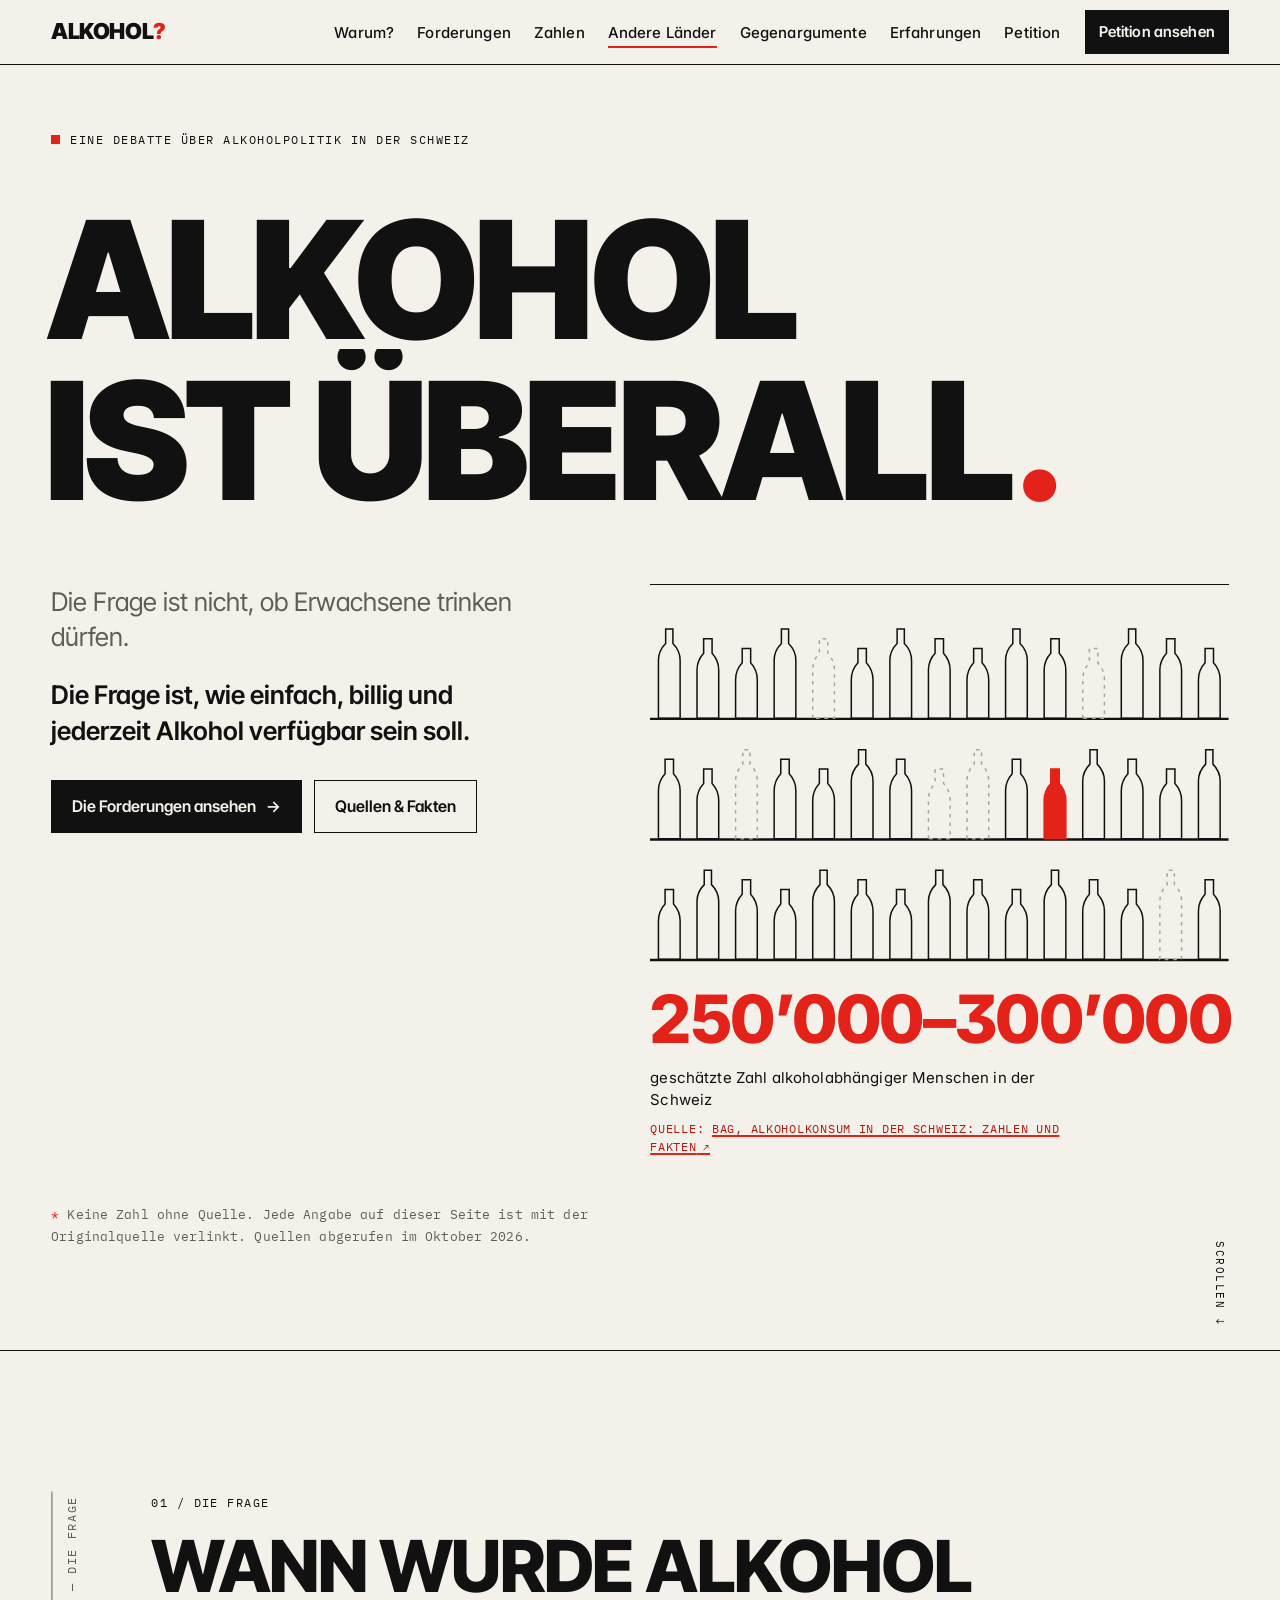
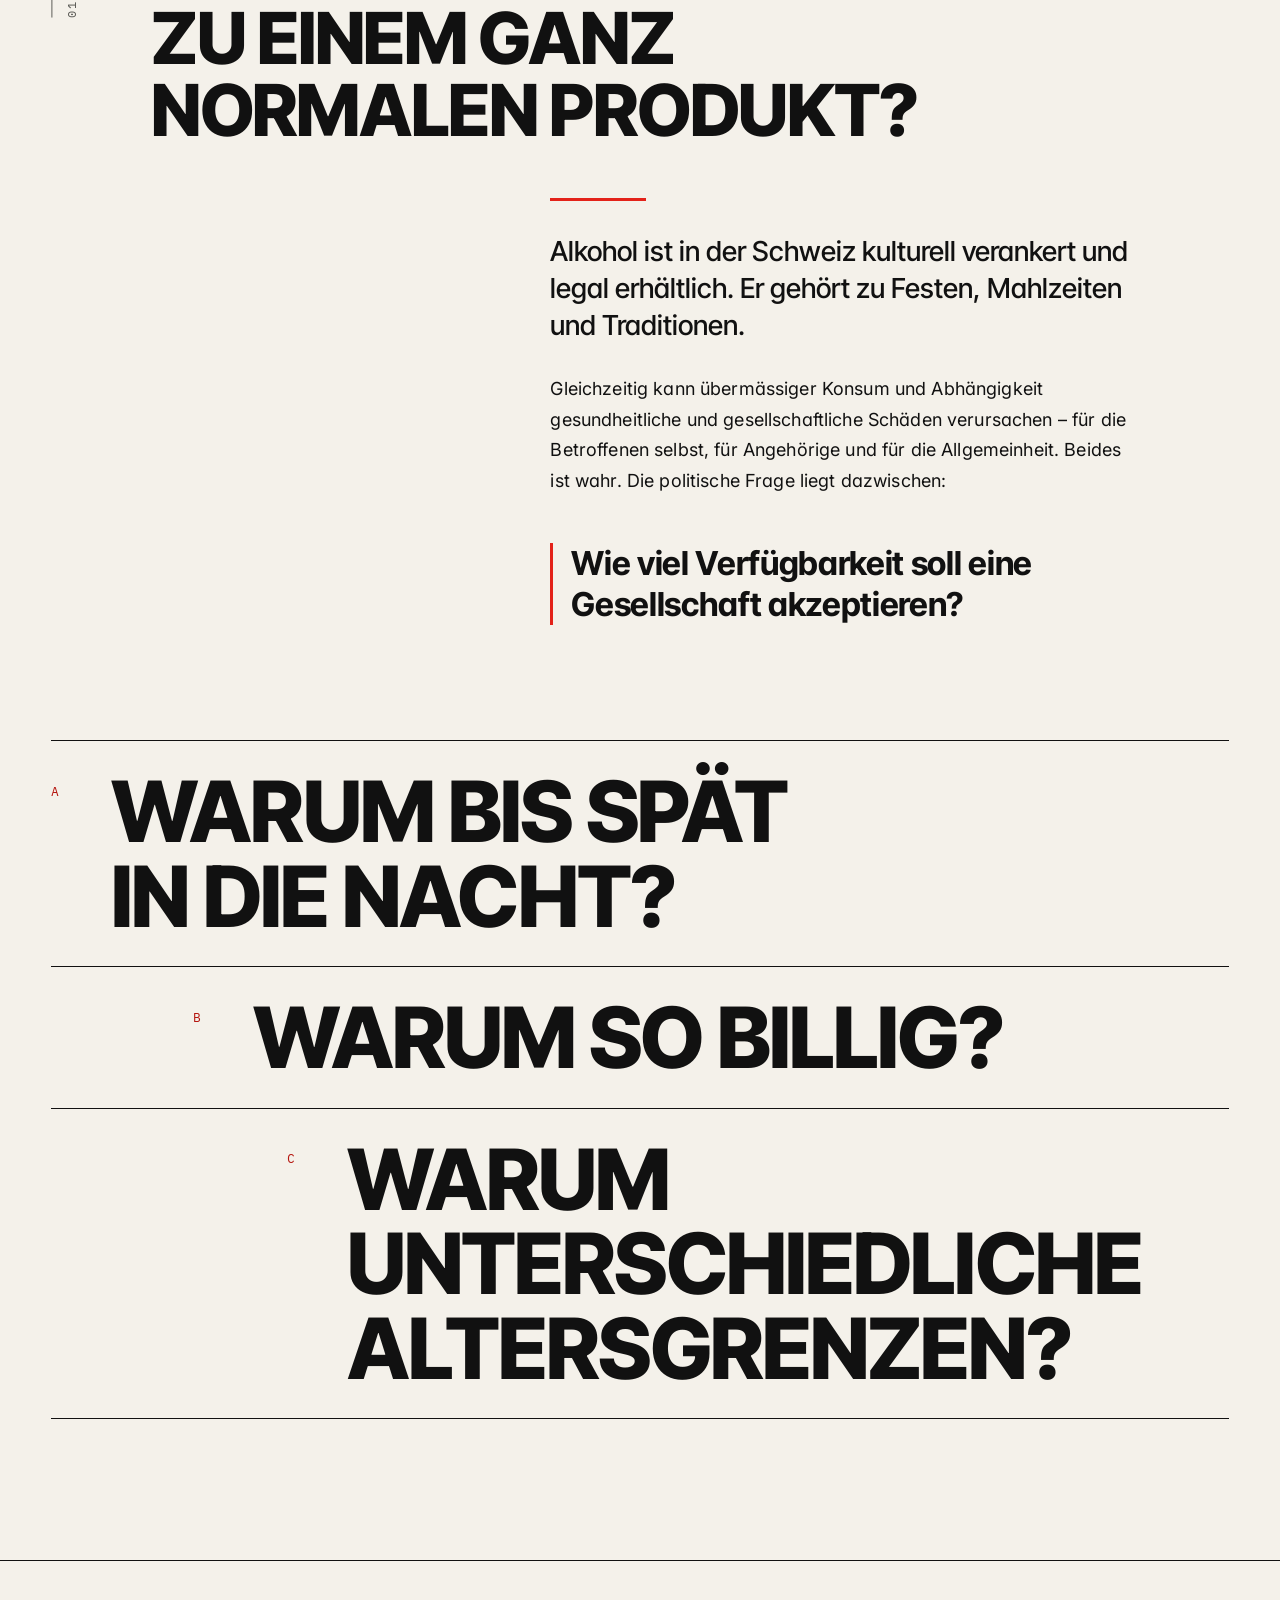
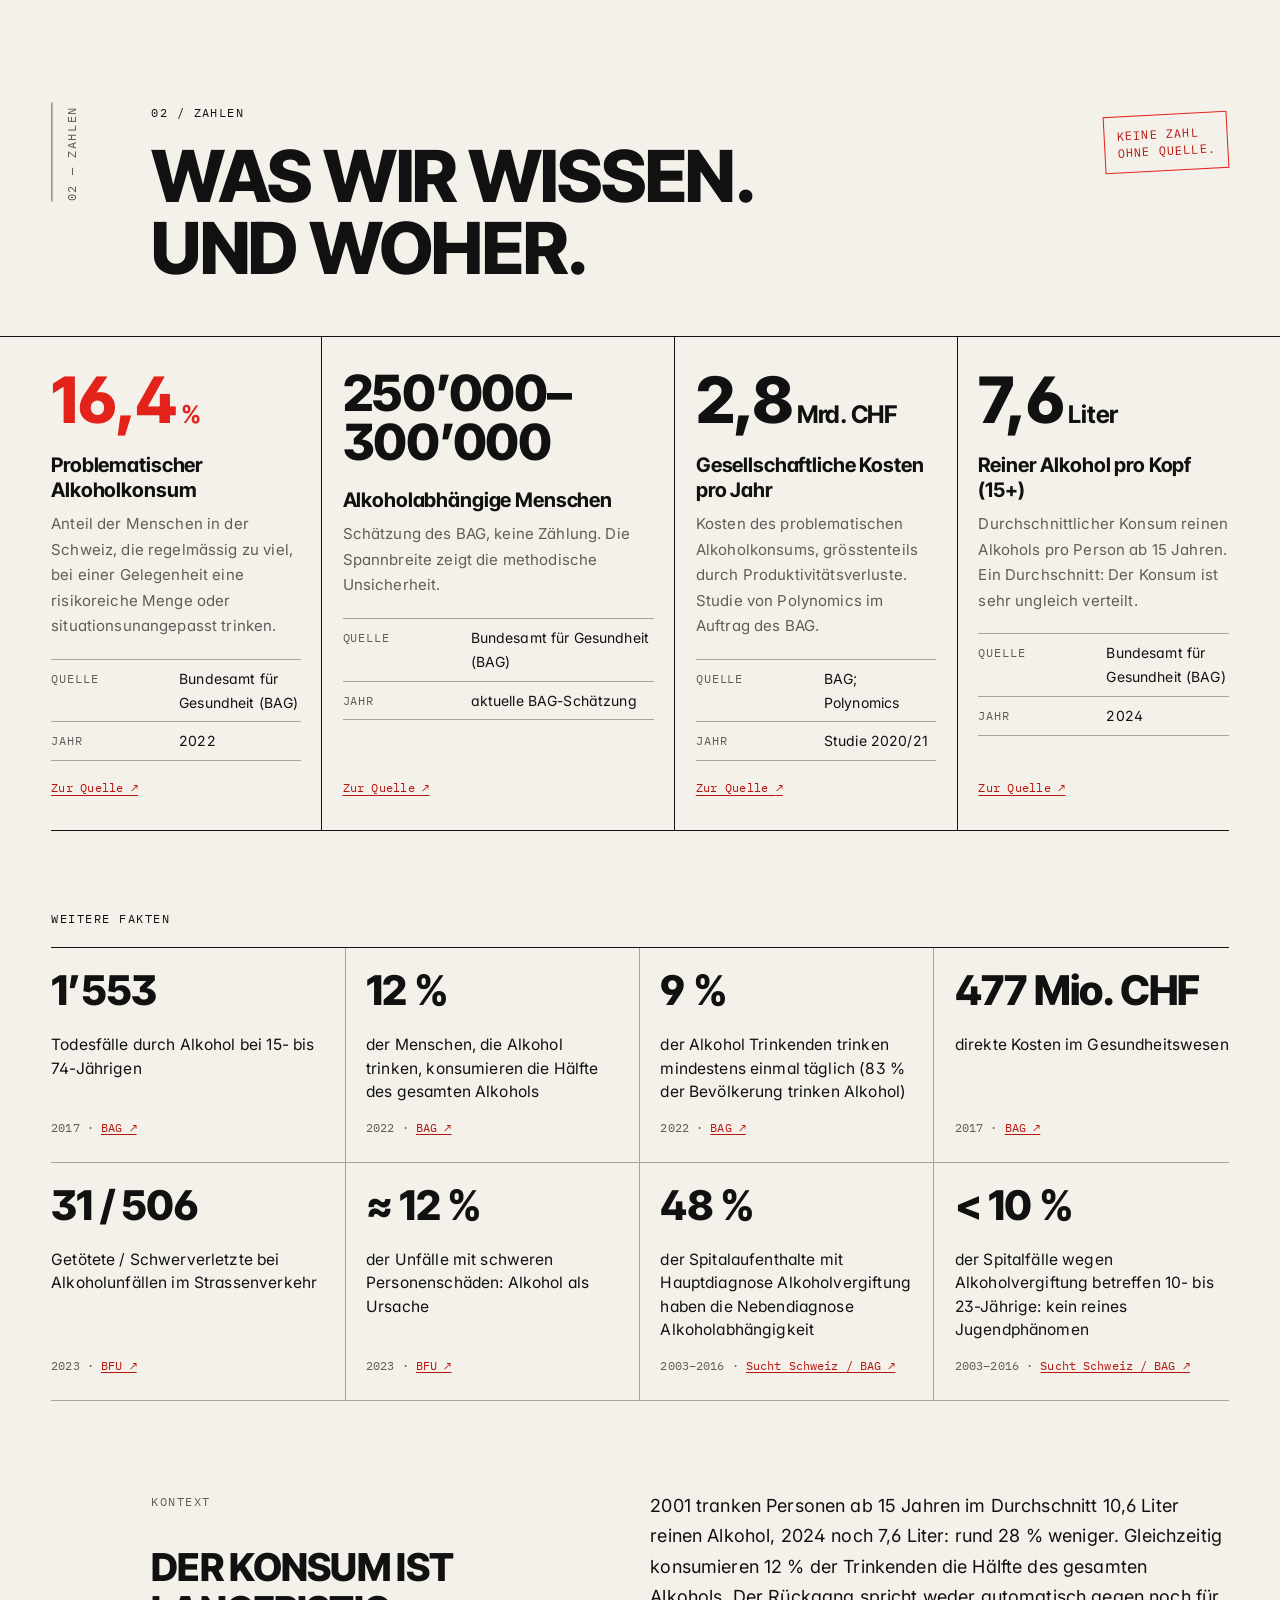
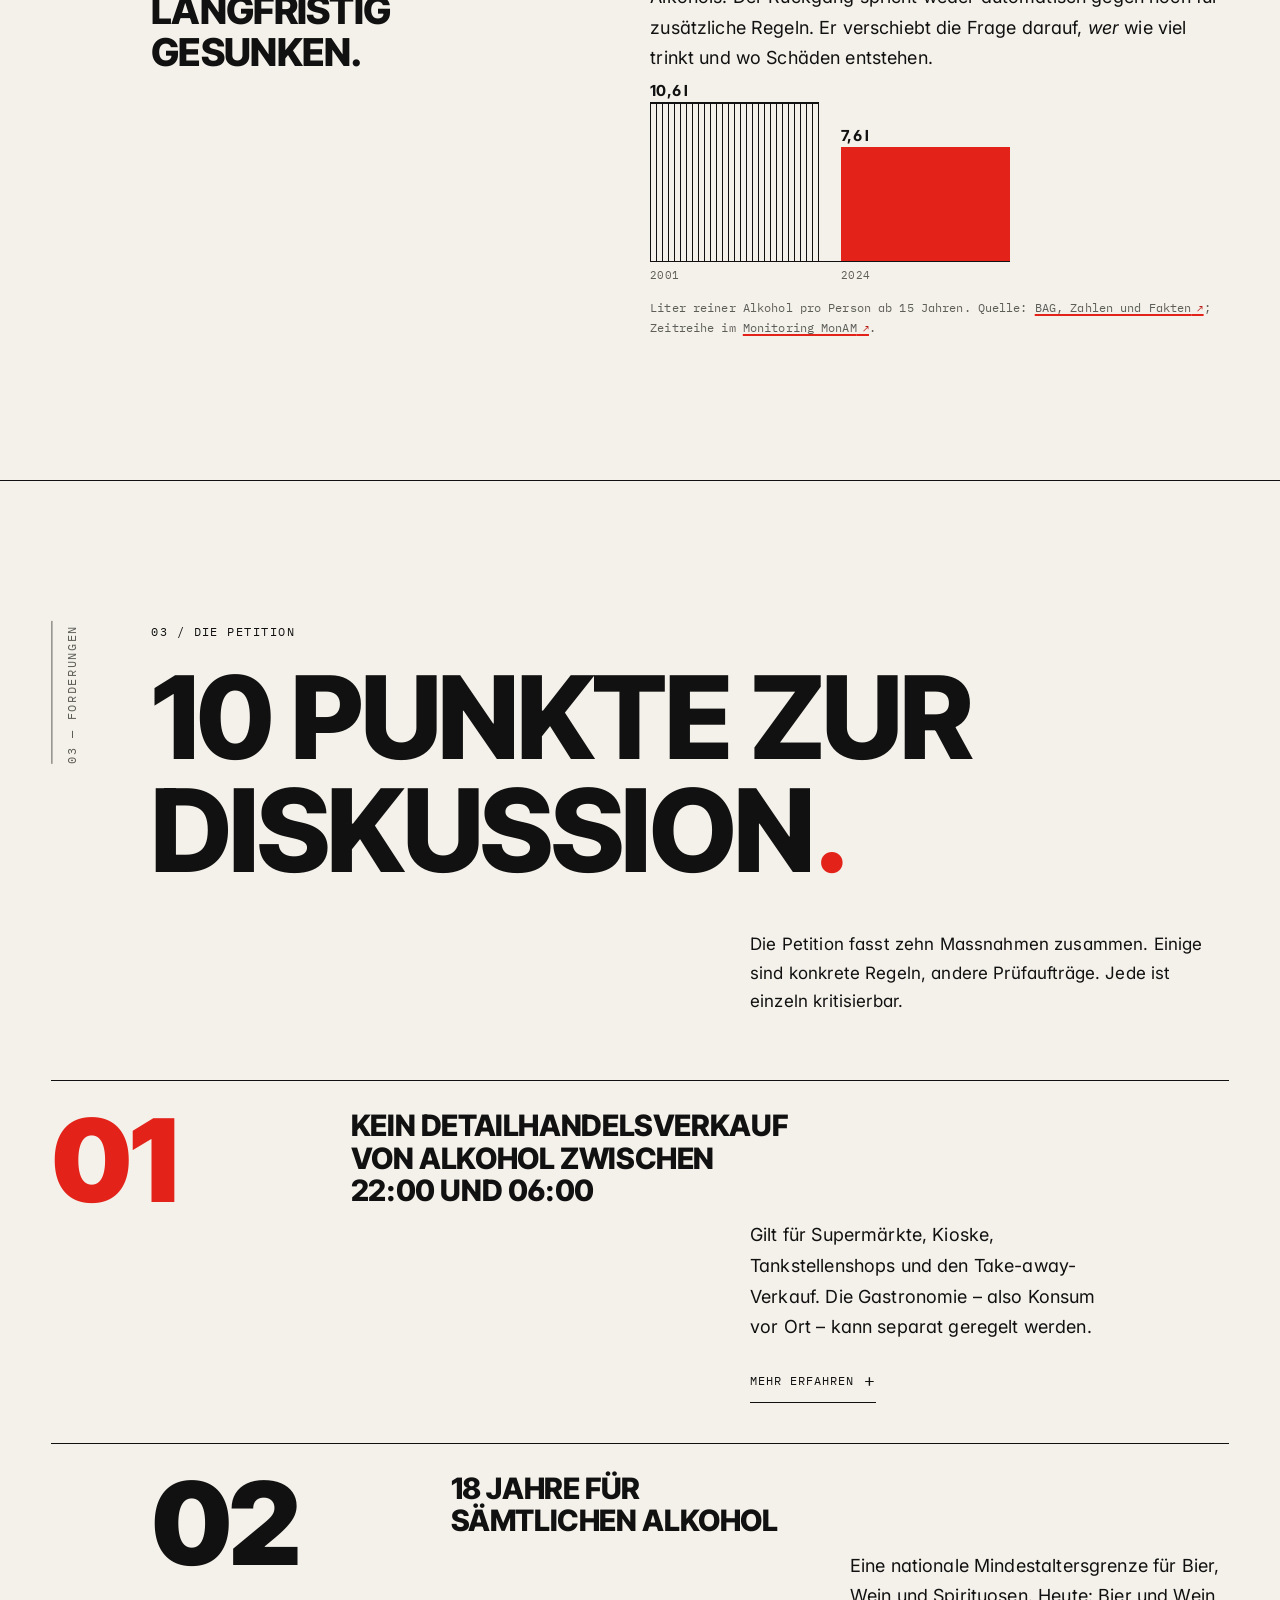
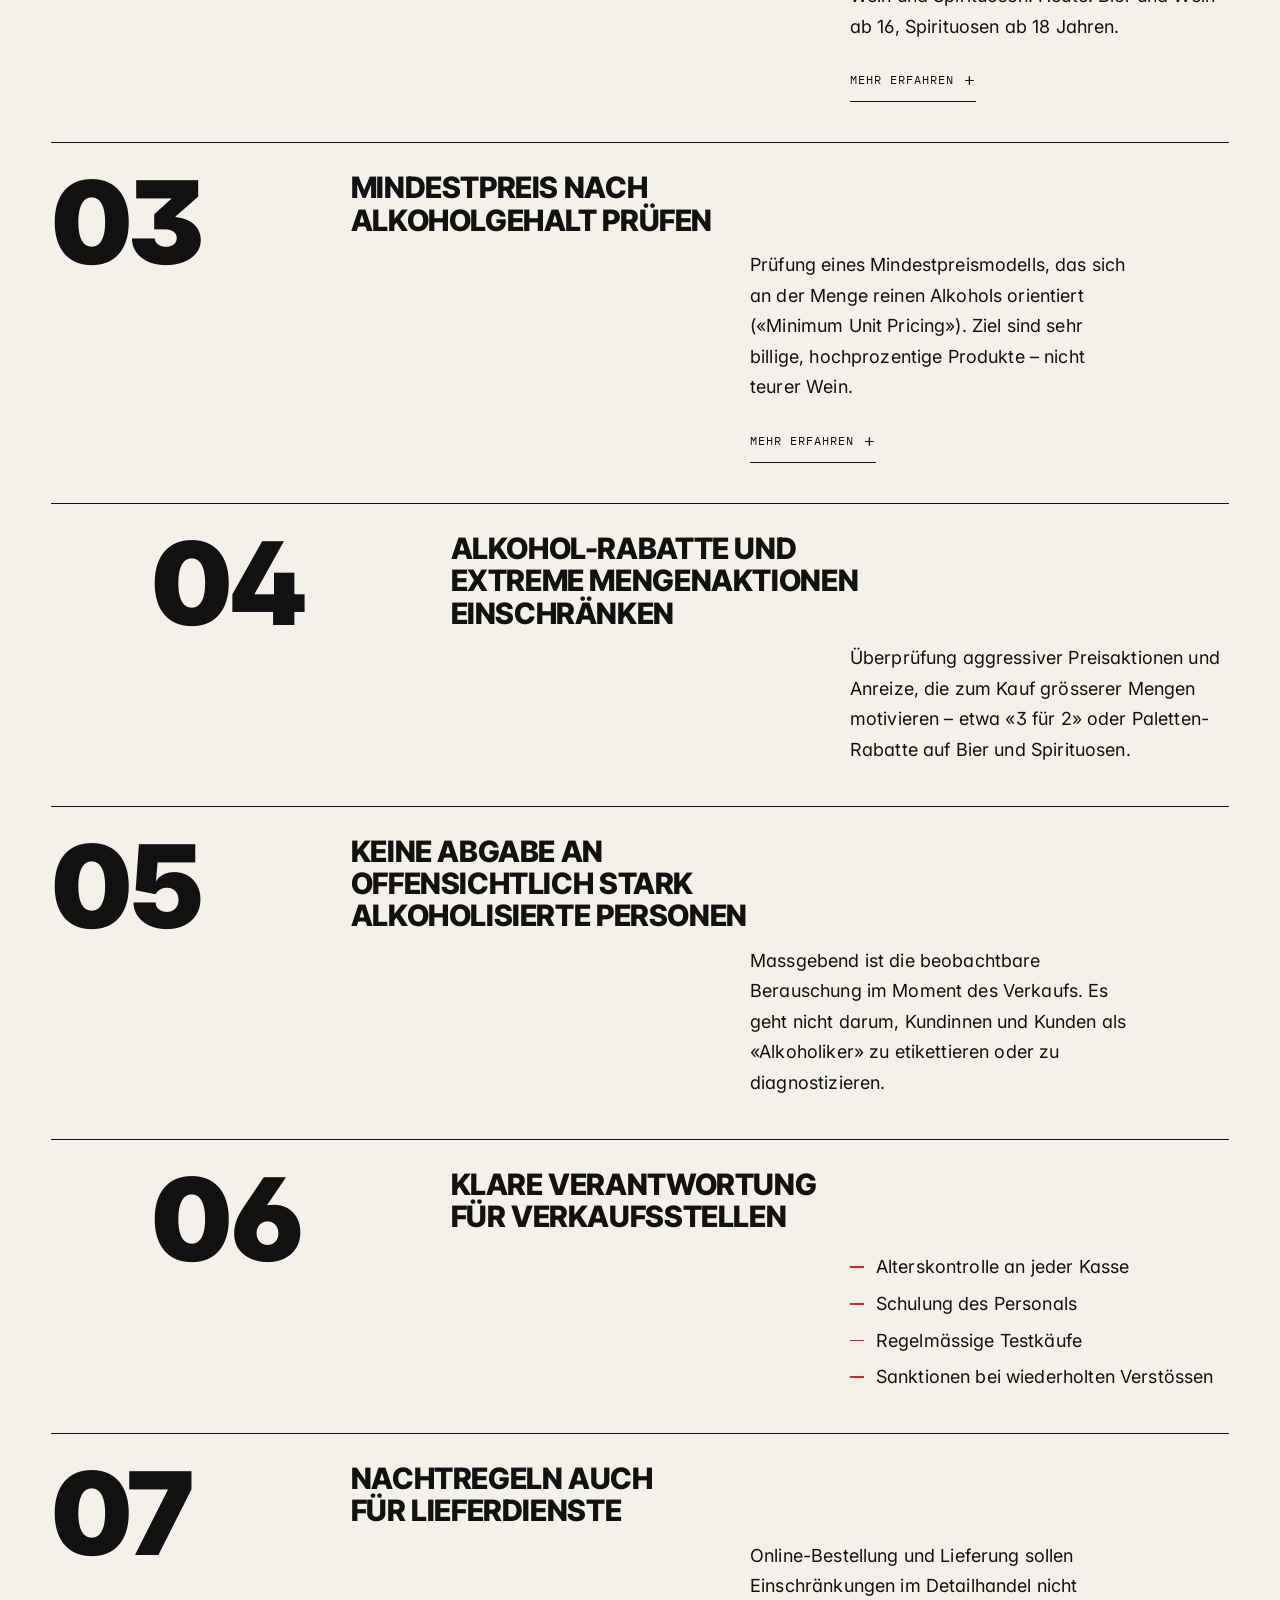
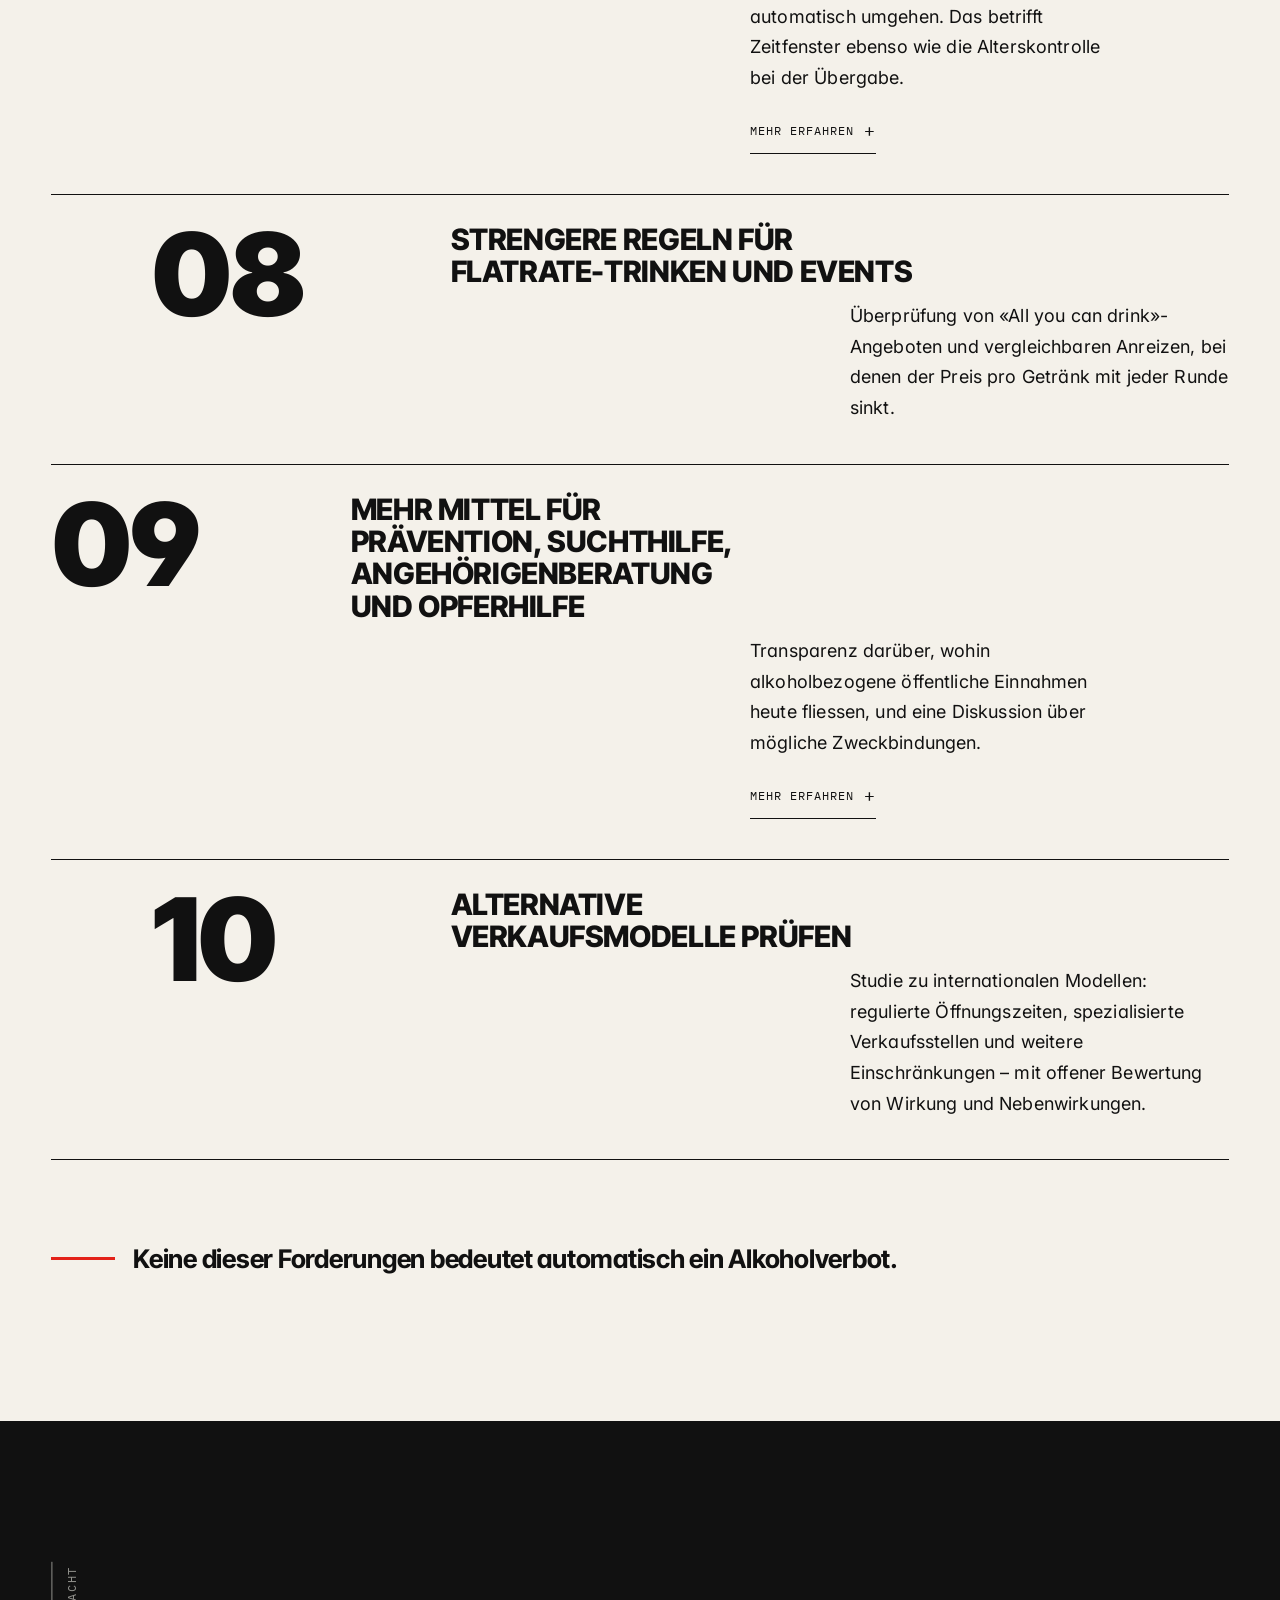
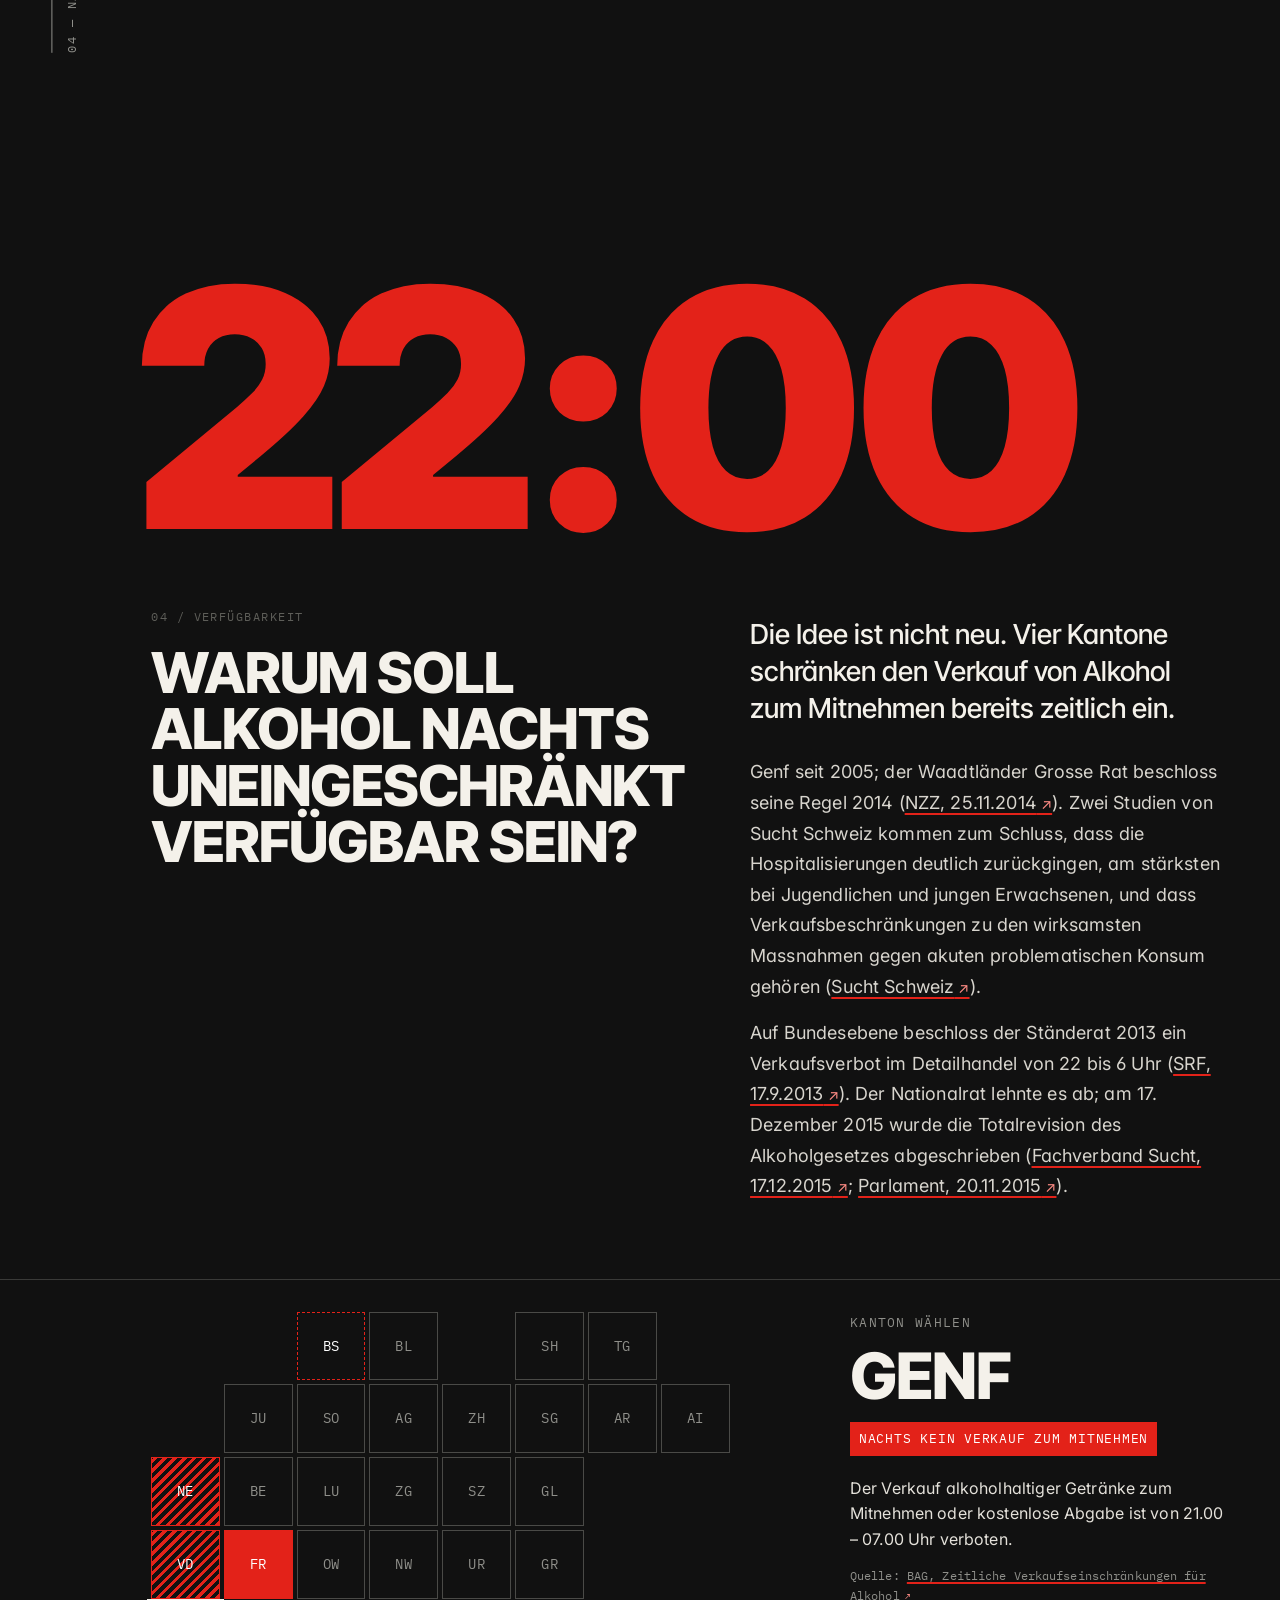
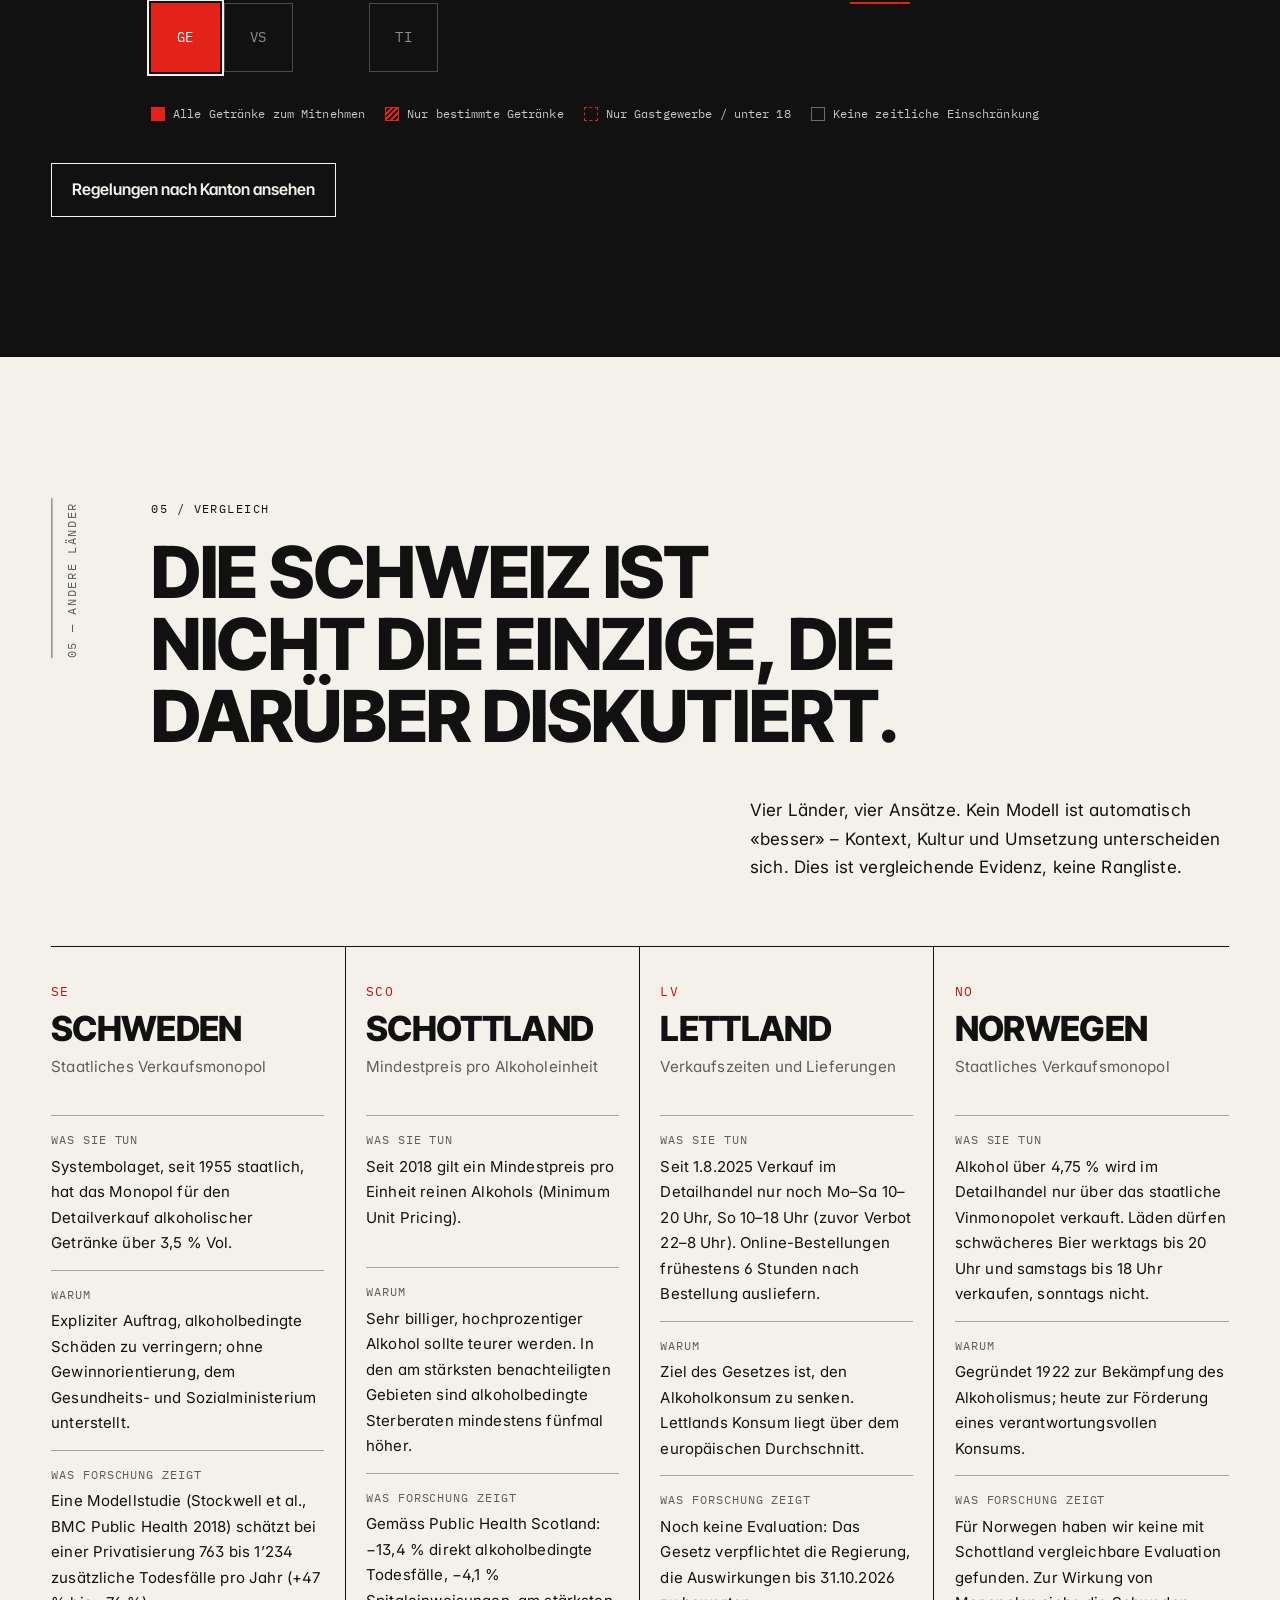
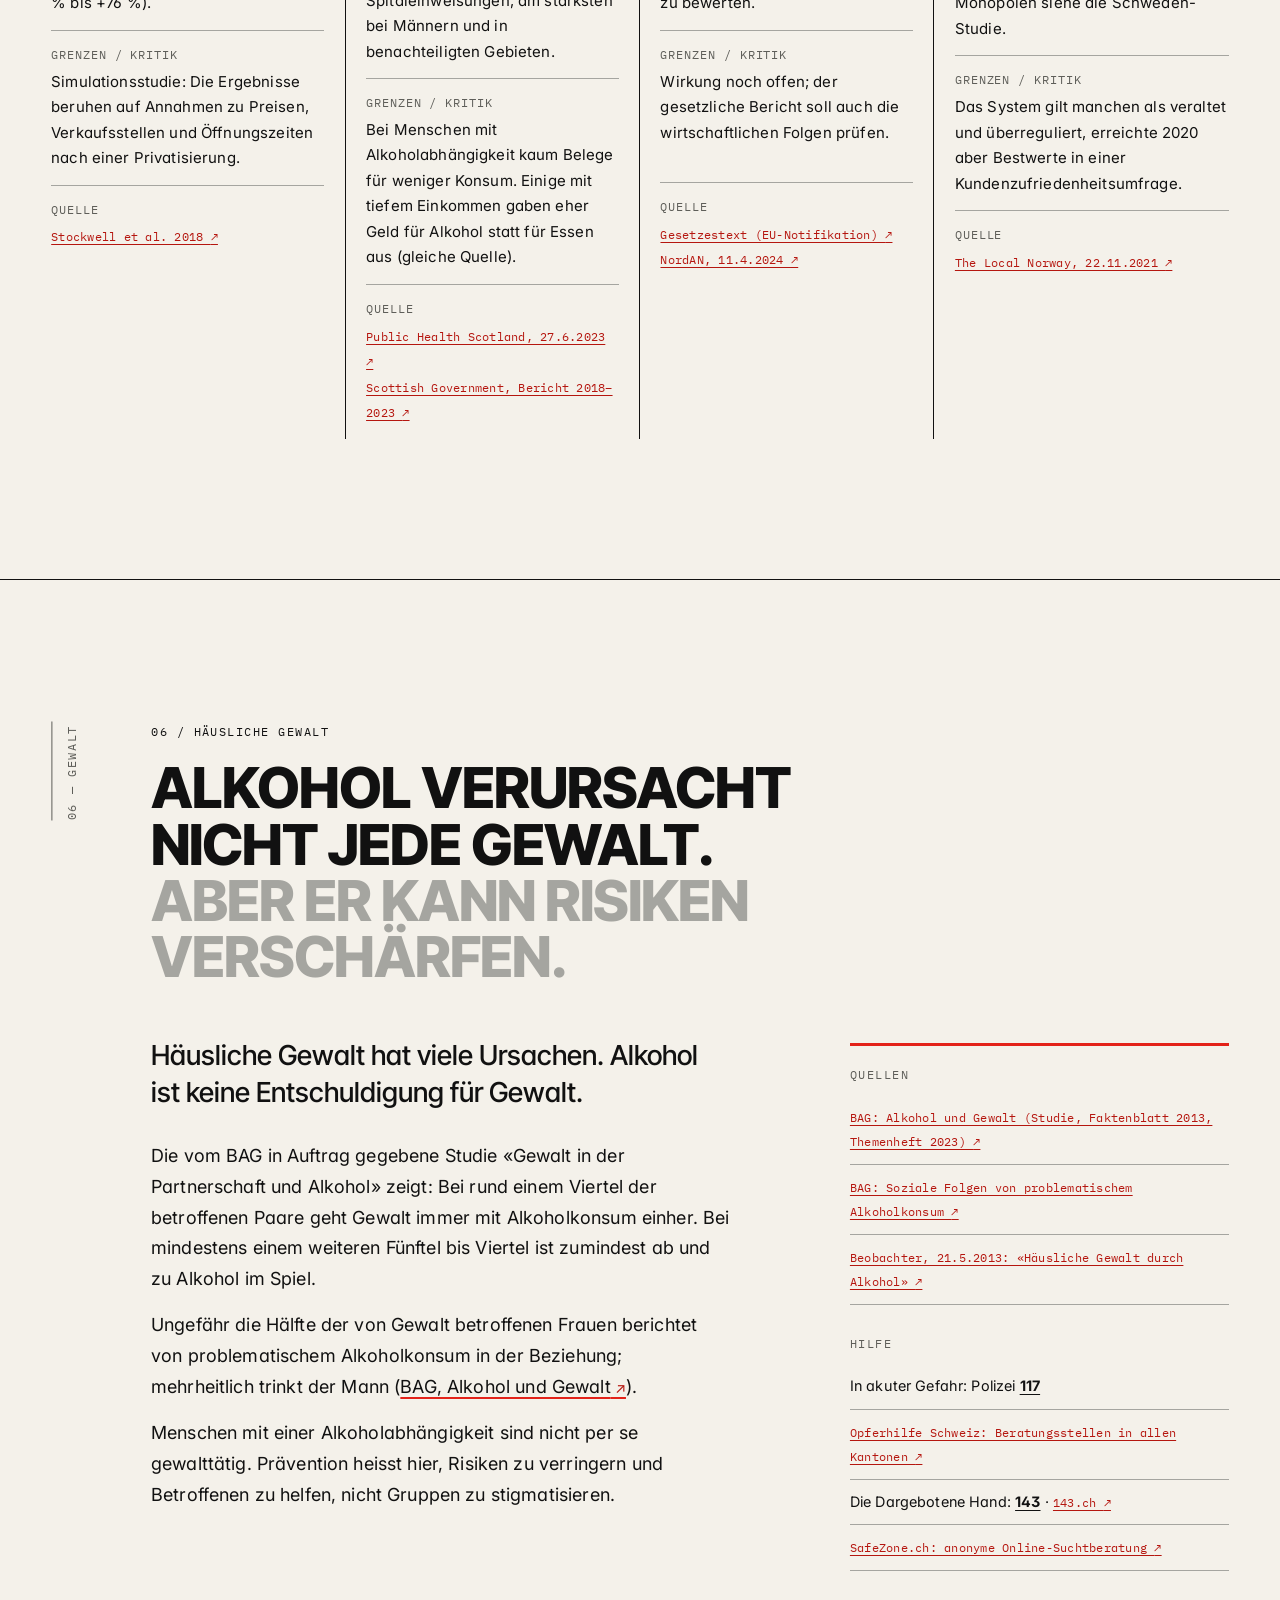
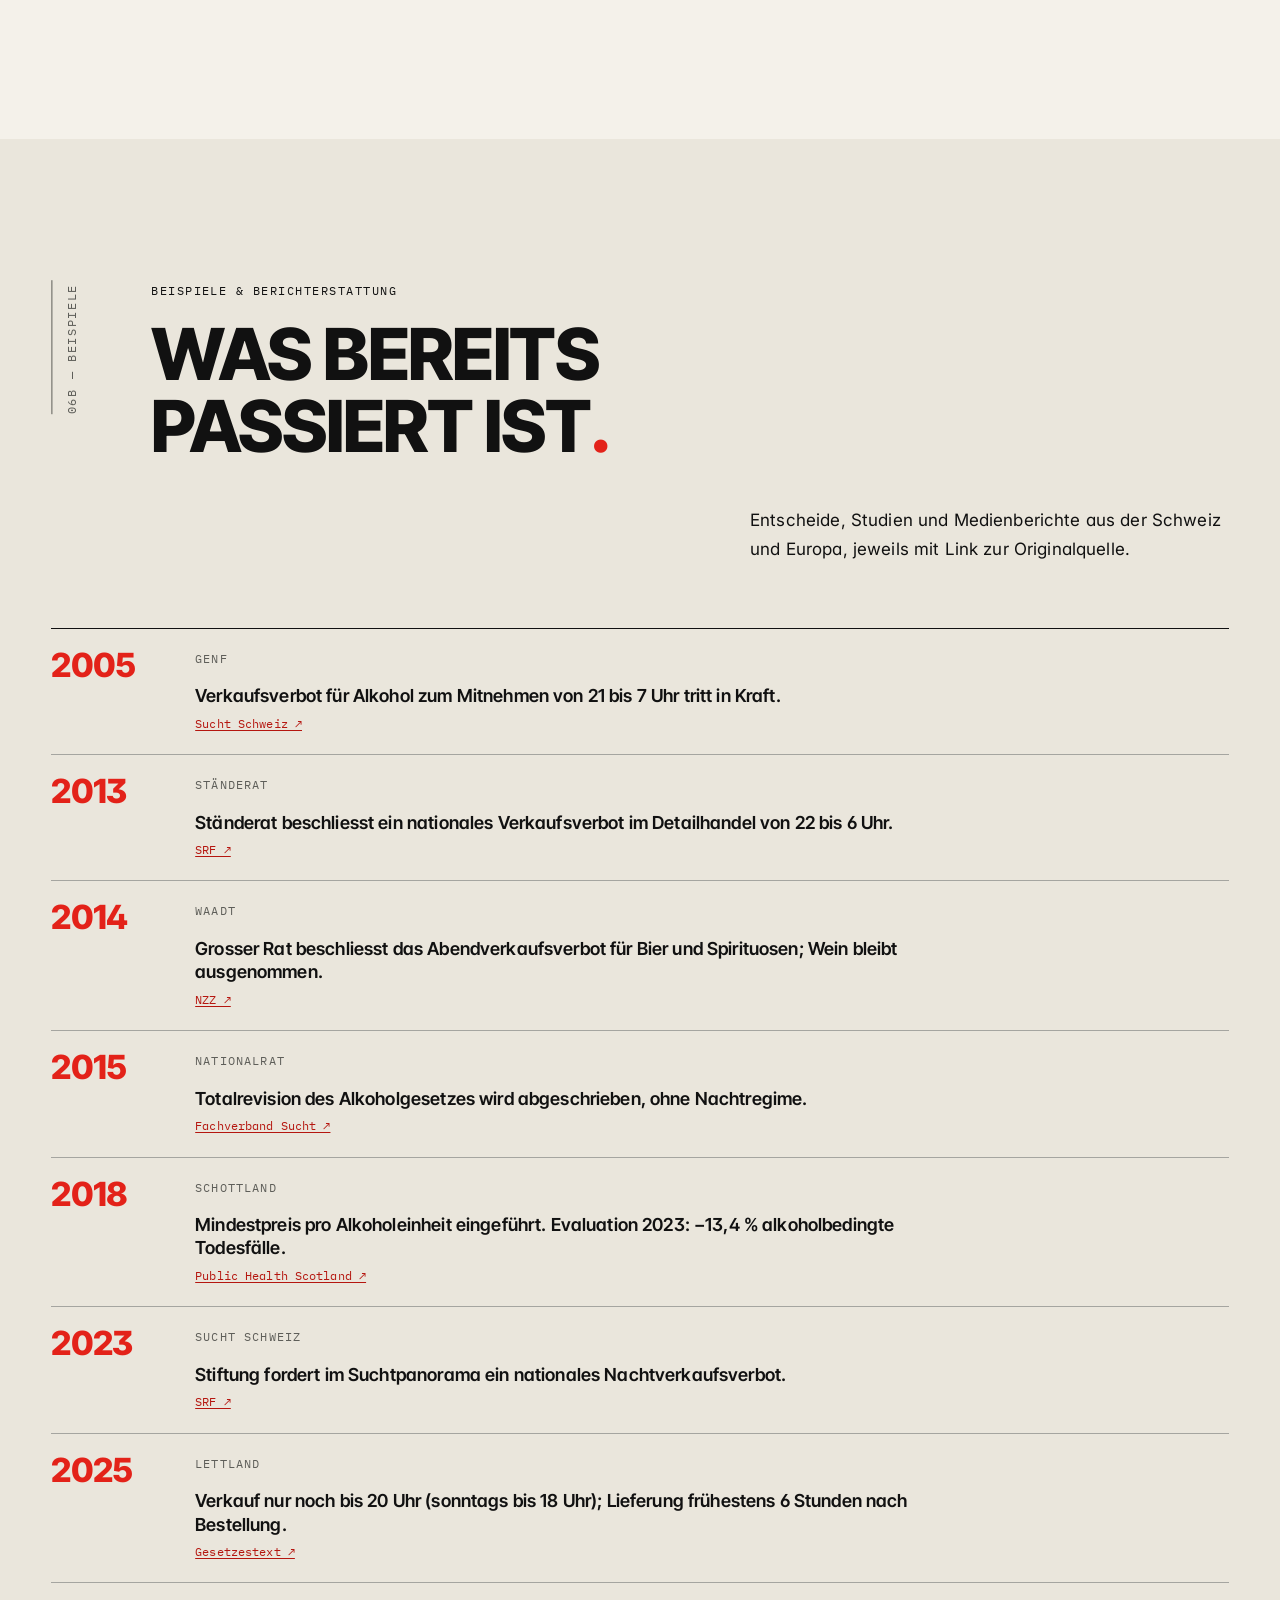
==== commit f51f05fa: "Add moderated experience reports (Firestore), rules and deploy workflow - New page erfahrungen.html:" ====
--- a/index.html
+++ b/index.html
@@ -43,6 +43,7 @@
         <li><a href="#zahlen">Zahlen</a></li>
         <li><a href="#laender">Andere Länder</a></li>
         <li><a href="#gegenargumente">Gegenargumente</a></li>
+        <li><a href="erfahrungen.html">Erfahrungen</a></li>
         <li><a href="#petition">Petition</a></li>
       </ul>
     </nav>
@@ -59,7 +60,8 @@
       <li><a href="#zahlen"><span>03</span>Zahlen</a></li>
       <li><a href="#laender"><span>04</span>Andere Länder</a></li>
       <li><a href="#gegenargumente"><span>05</span>Gegenargumente</a></li>
-      <li><a href="#petition"><span>06</span>Petition</a></li>
+      <li><a href="erfahrungen.html"><span>06</span>Erfahrungen</a></li>
+      <li><a href="#petition"><span>07</span>Petition</a></li>
     </ol>
     <a class="btn btn--solid" href="#petitionstext">Petition ansehen</a>
   </nav>
@@ -606,6 +608,25 @@
   </div>
 </section>
 
+<!-- ============ ERFAHRUNGEN TEASER ============ -->
+<section class="section dark ex-teaser" aria-labelledby="ext-title">
+  <div class="wrap grid">
+    <p class="vlabel" aria-hidden="true">— Erfahrungen</p>
+    <div class="section__head">
+      <p class="eyebrow eyebrow--grey">Erfahrungen</p>
+      <h2 class="h-xl reveal" id="ext-title">Was verbindest du mit Alkohol<span class="red">?</span></h2>
+    </div>
+    <div class="nacht__text">
+      <p class="lead">Hinter jeder Zahl stehen Menschen. Teile anonym, was du mit Alkohol erlebt hast, oder lies, was andere erzählen.</p>
+      <p>Jeder Beitrag wird vor der Veröffentlichung gelesen. Keine Namen, keine E-Mail.</p>
+      <div class="hero__ctas">
+        <a class="btn btn--red" href="erfahrungen.html#teilen">Erfahrung teilen</a>
+        <a class="btn btn--invert" href="erfahrungen.html">Berichte lesen</a>
+      </div>
+    </div>
+  </div>
+</section>
+
 <!-- ============ 08 — KEINE PROHIBITION ============ -->
 <section class="section notprohib" aria-labelledby="np-title">
   <div class="wrap grid">
@@ -976,6 +997,7 @@
     <nav aria-label="Fussnavigation">
       <ul>
         <li><a href="#petitionstext">Petition</a></li>
+        <li><a href="erfahrungen.html">Erfahrungen</a></li>
         <li><a href="#quellen">Quellen</a></li>
         <li><a href="datenschutz.html">Datenschutz</a></li>
         <li><a href="impressum.html">Impressum</a></li>
--- a/assets/css/style.css
+++ b/assets/css/style.css
@@ -1071,6 +1071,127 @@
 .cantons__src { color: #8F8F8A; font-size: .72rem; }
 .canton-table td:last-child { color: #D8D5CE; }
 
+
+/* ---------- Forms ---------- */
+.form fieldset { border: 0; margin: 0; padding: 0; display: grid; grid-template-columns: 1fr 1fr; gap: 20px var(--gap); }
+.field { display: flex; flex-direction: column; gap: 6px; grid-column: span 2; }
+@media (min-width: 560px) {
+  .field { grid-column: span 1; }
+  .form fieldset { grid-template-columns: 7rem 1fr 1fr; }
+  .field--first { grid-column: 1 / span 2; }
+  .field--last { grid-column: 3; }
+  .field--short { grid-column: 1; }
+  .field--grow { grid-column: 2 / span 2; }
+  .field--full { grid-column: 1 / -1; }
+}
+.field--full { grid-column: 1 / -1; }
+.field label { font-family: var(--f-mono); font-size: .75rem; text-transform: uppercase; letter-spacing: .08em; }
+.optional { color: var(--grey-text); text-transform: none; letter-spacing: 0; margin-left: 6px; }
+.field input[type="text"], .field input[type="email"] {
+  font: inherit; font-size: 1.0625rem;
+  min-height: 50px; padding: 10px 2px;
+  background: transparent; color: var(--ink);
+  border: 0; border-bottom: 1.5px solid var(--ink); border-radius: 0;
+}
+.field input:focus { outline: none; border-bottom: 3px solid var(--red); padding-bottom: 8.5px; }
+.field input:focus-visible { outline: none; }
+.field input[aria-invalid="true"] { border-bottom-color: var(--red); background: rgba(227,34,25,.05); }
+.hint { font-size: .8rem; color: var(--grey-text); }
+.check { flex-direction: row; align-items: flex-start; gap: 12px; padding-top: 6px; }
+.check input {
+  appearance: none; -webkit-appearance: none; flex: none;
+  width: 24px; height: 24px; margin: 0; border: 1.5px solid var(--ink); background: transparent; display: grid; place-content: center; cursor: pointer;
+}
+.check input::before { content: ""; width: 12px; height: 12px; background: var(--red); transform: scale(0); transition: transform .15s var(--ease); }
+.check input:checked::before { transform: scale(1); }
+.check input:focus-visible { outline: 3px solid var(--red); outline-offset: 3px; }
+.check input[aria-invalid="true"] { border-color: var(--red); }
+.check label { font-family: var(--f-body); font-size: 1rem; text-transform: none; letter-spacing: 0; padding-top: 1px; }
+.form__error { color: var(--red-text); font-weight: 600; min-height: 1.5em; margin-top: 16px; }
+.form__error:empty { min-height: 0; margin: 0; }
+.form__foot { display: flex; flex-wrap: wrap; align-items: center; gap: 20px; margin-top: 20px; }
+.form__status { margin-top: 16px; color: var(--grey-text); }
+.form__status:empty { display: none; }
+
+
+/* ---------- Erfahrungen ---------- */
+.ex-hero { padding-bottom: clamp(48px, 6vw, 88px); }
+.ex-intro { max-width: 40rem; }
+.ex-help { margin-top: 32px; border-top: 3px solid var(--red); padding-top: 16px; font-size: .9375rem; }
+.ex-help li { padding: 8px 0; border-bottom: 1px solid var(--grey); }
+@media (min-width: 900px) {
+  .ex-intro { grid-column: 2 / span 6; }
+  .ex-help { grid-column: 9 / span 4; margin-top: 4px; }
+}
+.ex-tabs { display: flex; border: 1.5px solid var(--ink); margin-bottom: 32px; max-width: 560px; }
+.ex-tabs button {
+  flex: 1; min-height: 56px; padding: 12px 16px;
+  font-family: var(--f-display); font-weight: 700; font-size: 1.05rem; text-transform: uppercase; letter-spacing: -.005em;
+}
+.ex-tabs button + button { border-left: 1.5px solid var(--ink); }
+.ex-tabs button[aria-selected="true"] { background: var(--ink); color: var(--paper); }
+.ex-tabs button:hover:not([aria-selected="true"]) { color: var(--red-text); }
+.ex-status { color: var(--grey-text); margin-bottom: 16px; }
+.ex-status:empty { display: none; }
+.ex-empty { border-top: 1px solid var(--ink); padding-top: 28px; max-width: 36rem; }
+.ex-empty .btn { margin-top: 20px; }
+
+.stories { border-top: 1px solid var(--ink); }
+.story { padding: 28px 0 32px; border-bottom: 1px solid var(--grey); }
+.story__meta { text-transform: uppercase; letter-spacing: .08em; font-size: .7rem; color: var(--grey-text); margin-bottom: 12px; }
+.story__quote {
+  font-family: var(--f-display); font-weight: 700; font-size: clamp(1.3rem, 2.2vw, 2rem); line-height: 1.2; letter-spacing: -.015em;
+  margin-bottom: 14px; max-width: 34ch;
+}
+.story__body { max-width: 44rem; font-size: 1.0625rem; line-height: 1.75; white-space: pre-line; }
+.story__cw {
+  font-family: var(--f-mono); font-size: .78rem; text-transform: uppercase; letter-spacing: .06em;
+  color: var(--red-text); border: 1px solid var(--red); padding: 10px 14px; min-height: 44px; margin-bottom: 14px;
+}
+.story__cw[aria-expanded="true"] { color: var(--ink); border-color: var(--ink); }
+@media (min-width: 900px) {
+  .story { display: grid; grid-template-columns: repeat(12, minmax(0, 1fr)); column-gap: var(--gap); }
+  .story__meta { grid-column: 1 / span 3; }
+  .story__quote, .story__body, .story__cw { grid-column: 4 / span 8; }
+  .story__cw { justify-self: start; }
+}
+
+.ex-form-grid { display: grid; gap: 40px; }
+@media (min-width: 1000px) {
+  .ex-form-grid { grid-template-columns: 4fr 7fr; column-gap: calc(var(--gap) * 3); }
+}
+.ex-steps li { display: grid; grid-template-columns: 1.8rem 1fr; gap: 10px; padding: 14px 0; border-top: 1px solid var(--ink); }
+.ex-steps li:last-child { border-bottom: 1px solid var(--ink); }
+.ex-steps span { color: var(--red-text); padding-top: .2em; }
+.ex-note { margin-top: 16px; color: var(--grey-text); }
+.ex-form fieldset { grid-template-columns: 1fr 1fr !important; }
+.ex-form .field { grid-column: span 2; }
+@media (min-width: 560px) { .ex-form .field { grid-column: span 1; } .ex-form .field--full { grid-column: 1 / -1; } }
+.ex-form select, .ex-form textarea {
+  font: inherit; font-size: 1.0625rem; color: var(--ink); background: transparent;
+  border: 0; border-bottom: 1.5px solid var(--ink); border-radius: 0; min-height: 50px; padding: 10px 2px;
+}
+.ex-form select { appearance: none; -webkit-appearance: none; cursor: pointer;
+  background-image: linear-gradient(45deg, transparent 50%, var(--ink) 50%), linear-gradient(135deg, var(--ink) 50%, transparent 50%);
+  background-position: calc(100% - 14px) 52%, calc(100% - 8px) 52%; background-size: 6px 6px; background-repeat: no-repeat; padding-right: 28px; }
+.ex-form textarea { border: 1.5px solid var(--ink); padding: 14px; resize: vertical; min-height: 220px; line-height: 1.6; }
+.ex-form select:focus, .ex-form textarea:focus { outline: 3px solid var(--red); outline-offset: 2px; }
+.ex-form [aria-invalid="true"] { border-color: var(--red); background-color: rgba(227,34,25,.05); }
+.radio-group { border: 0; padding: 0; margin: 0; display: flex; flex-direction: column; gap: 4px; }
+.radio-group legend { font-family: var(--f-mono); font-size: .75rem; text-transform: uppercase; letter-spacing: .08em; margin-bottom: 8px; padding: 0; }
+.radio-group label { display: flex; align-items: center; gap: 12px; min-height: 44px; font-family: var(--f-body); font-size: 1rem; text-transform: none; letter-spacing: 0; cursor: pointer; }
+.radio-group input { appearance: none; -webkit-appearance: none; width: 22px; height: 22px; border: 1.5px solid var(--ink); border-radius: 50%; margin: 0; display: grid; place-content: center; flex: none; cursor: pointer; }
+.radio-group input::before { content: ""; width: 10px; height: 10px; border-radius: 50%; background: var(--red); transform: scale(0); transition: transform .15s var(--ease); }
+.radio-group input:checked::before { transform: scale(1); }
+.radio-group input:focus-visible { outline: 3px solid var(--red); outline-offset: 3px; }
+.req { color: var(--red-text); }
+.counter-chars { align-self: flex-end; }
+.hp { position: absolute; left: -9999px; width: 1px; height: 1px; overflow: hidden; }
+.ex-form .form__status { margin-top: 18px; font-family: var(--f-display); font-weight: 600; font-size: 1.15rem; color: var(--ink); }
+.ex-form .form__status:empty { display: none; }
+.ex-form .btn:disabled { opacity: .6; cursor: progress; }
+.ex-teaser .hero__ctas { margin-top: 28px; }
+
 /* ---------- Motion ---------- */
 
 .js .reveal { opacity: 0; transform: translateY(28px); transition: opacity .9s var(--ease), transform .9s var(--ease); }
@@ -1098,3 +1219,6 @@
   .doc__body.is-collapsed::after { display: none; }
   [hidden] { display: block !important; }
 }
+
+/* nested fieldset must not inherit the form grid */
+.form fieldset.radio-group { display: flex; flex-direction: column; gap: 4px; }
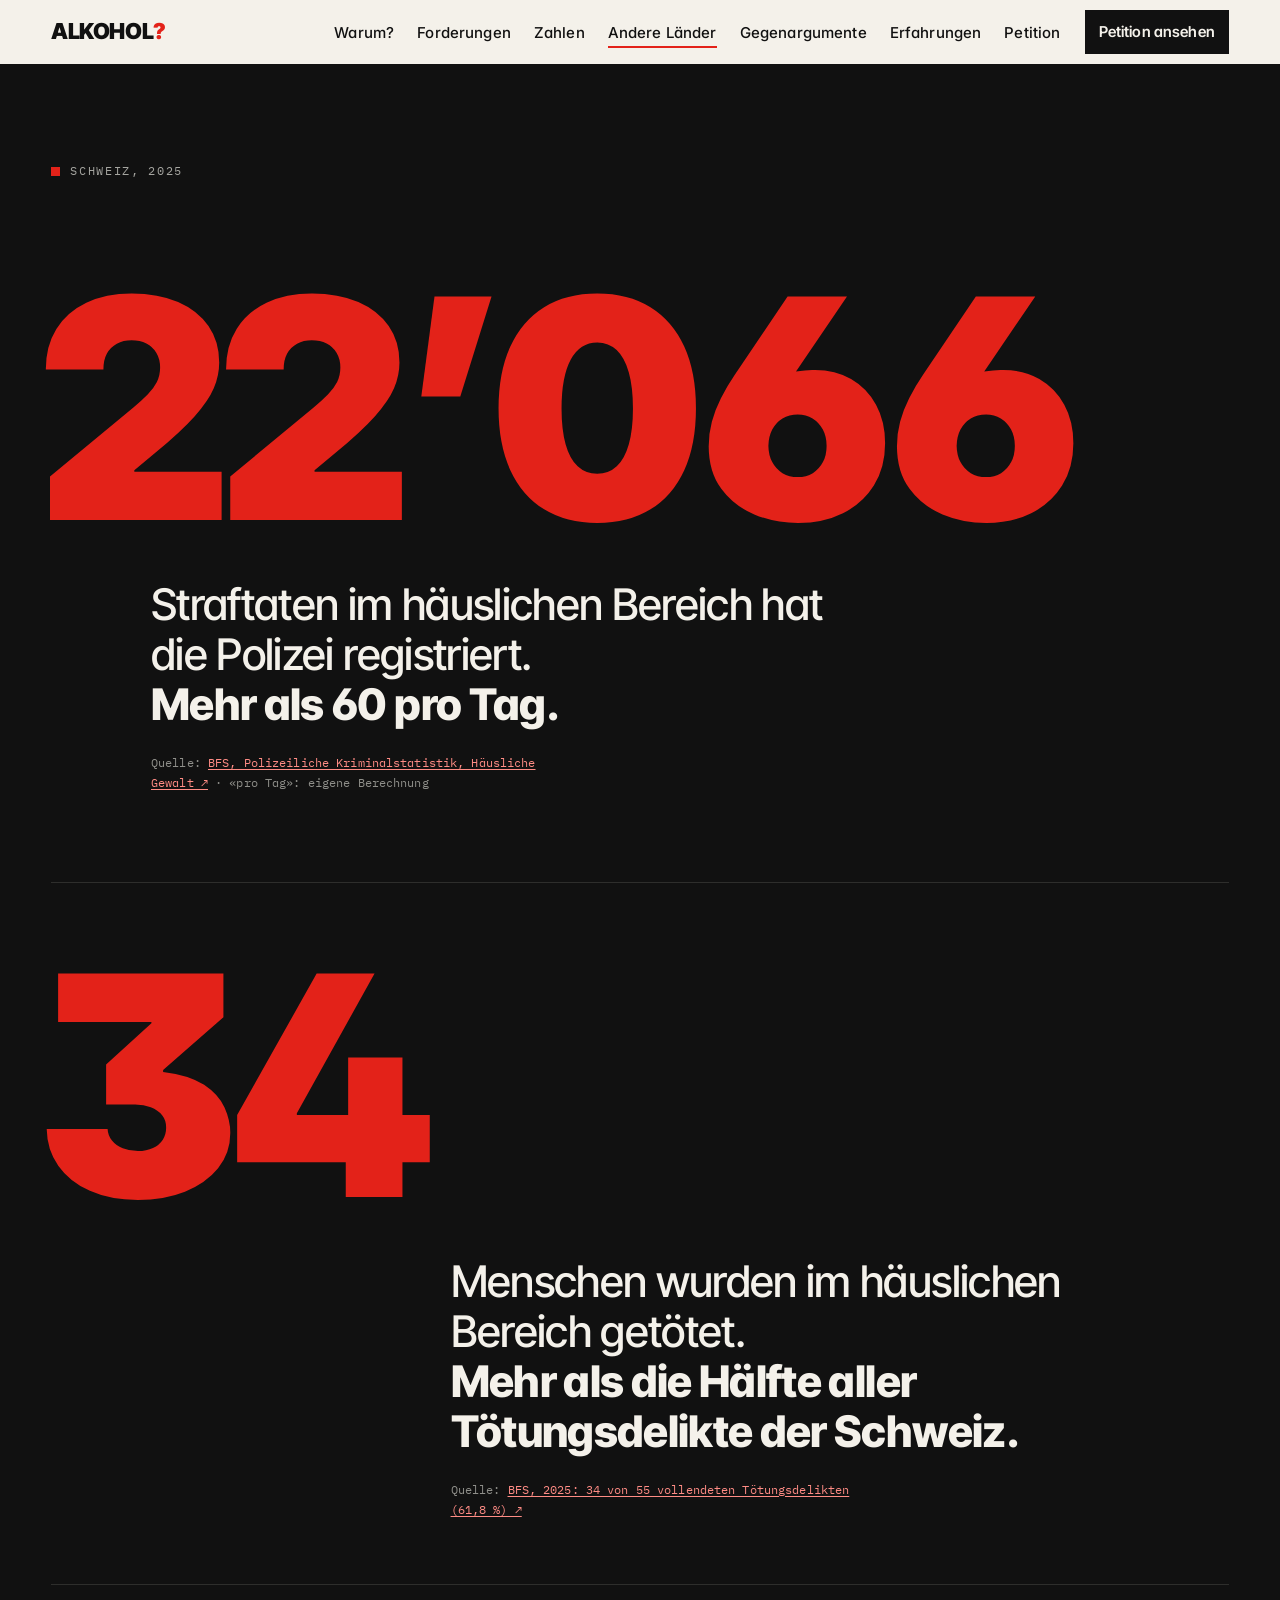
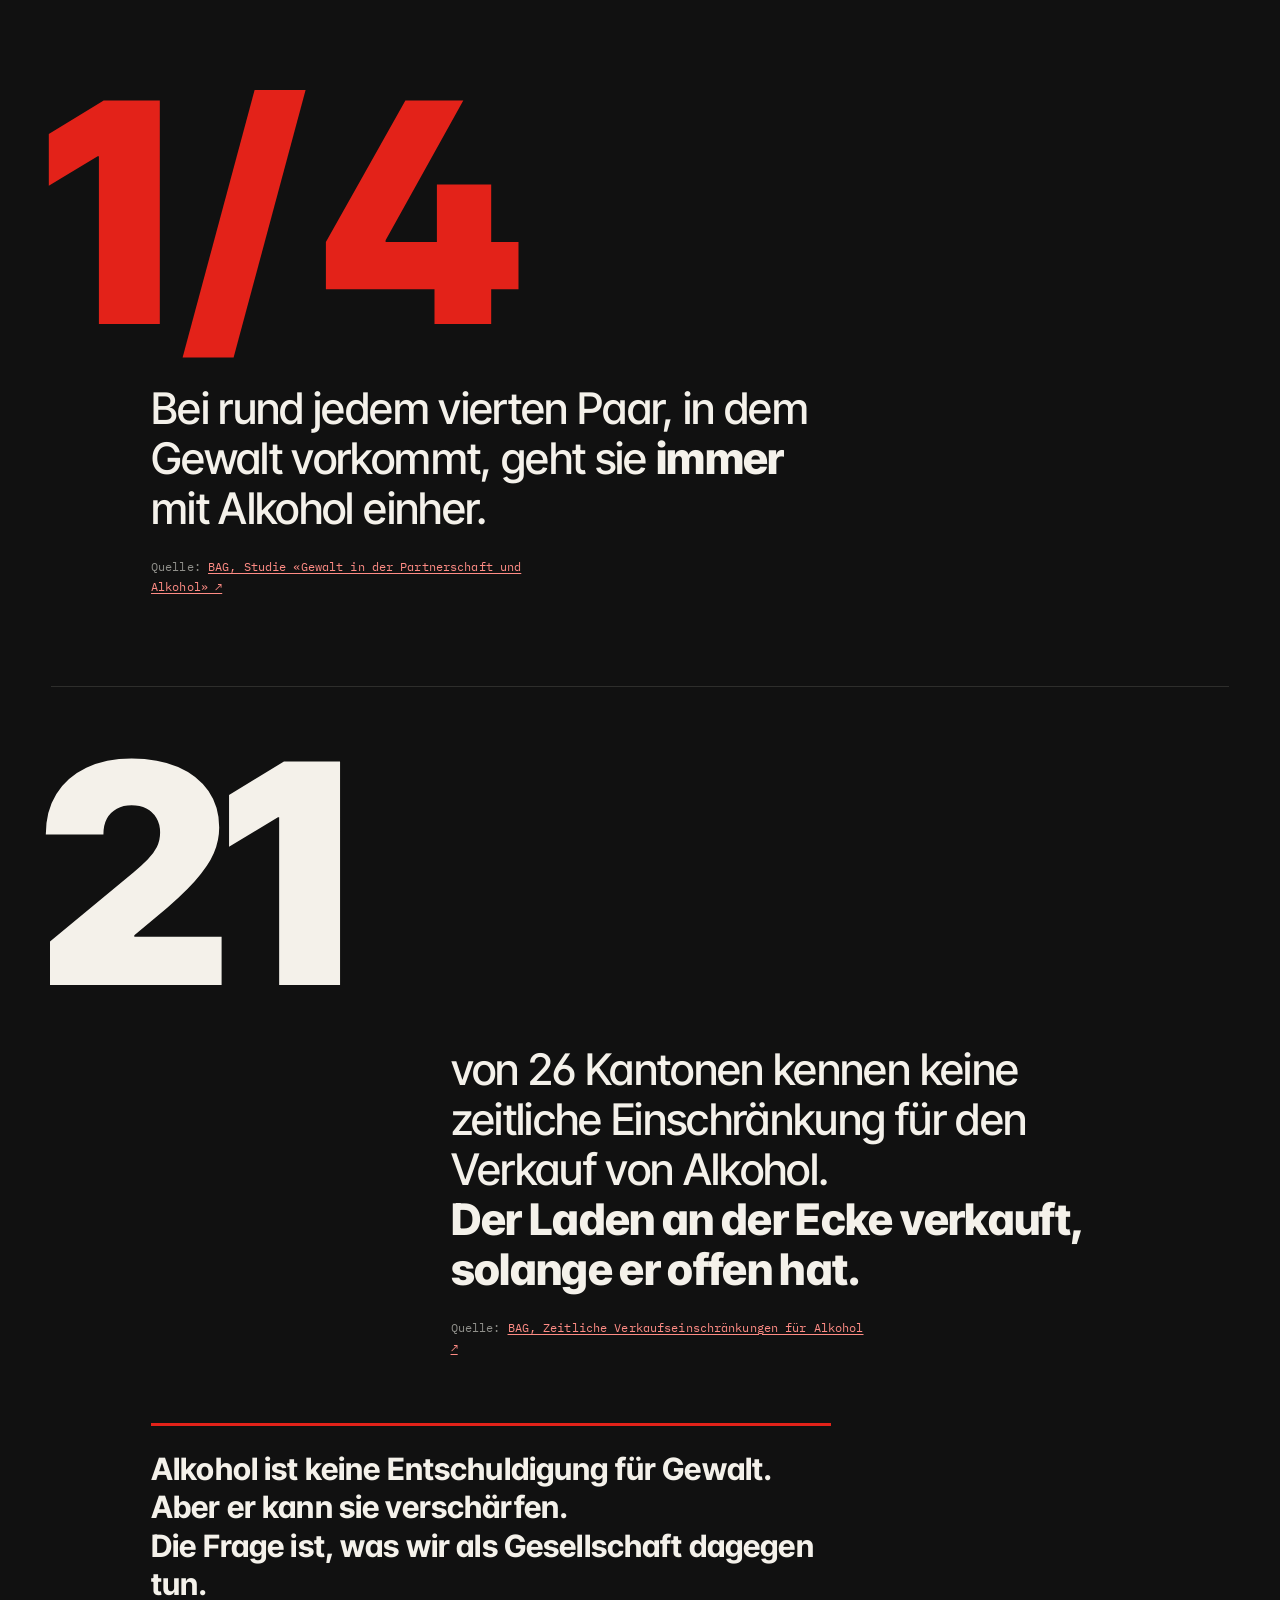
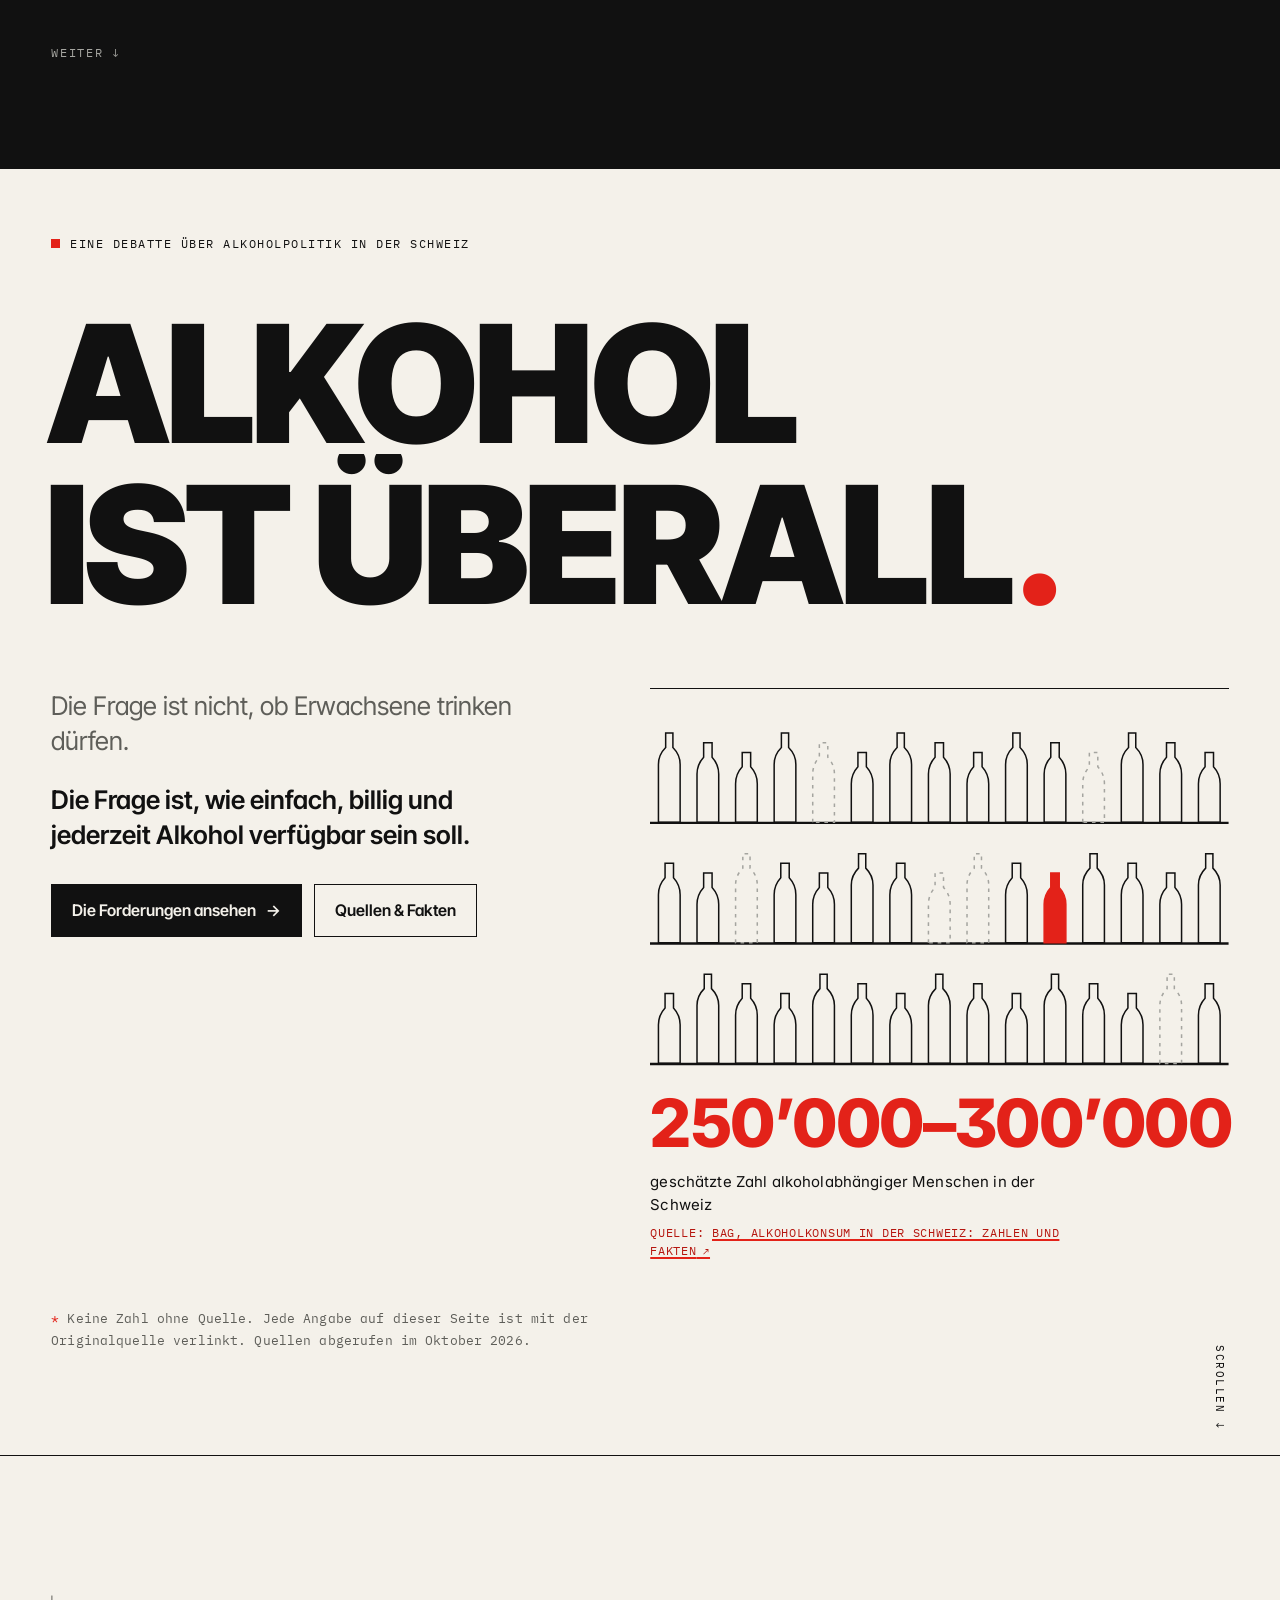
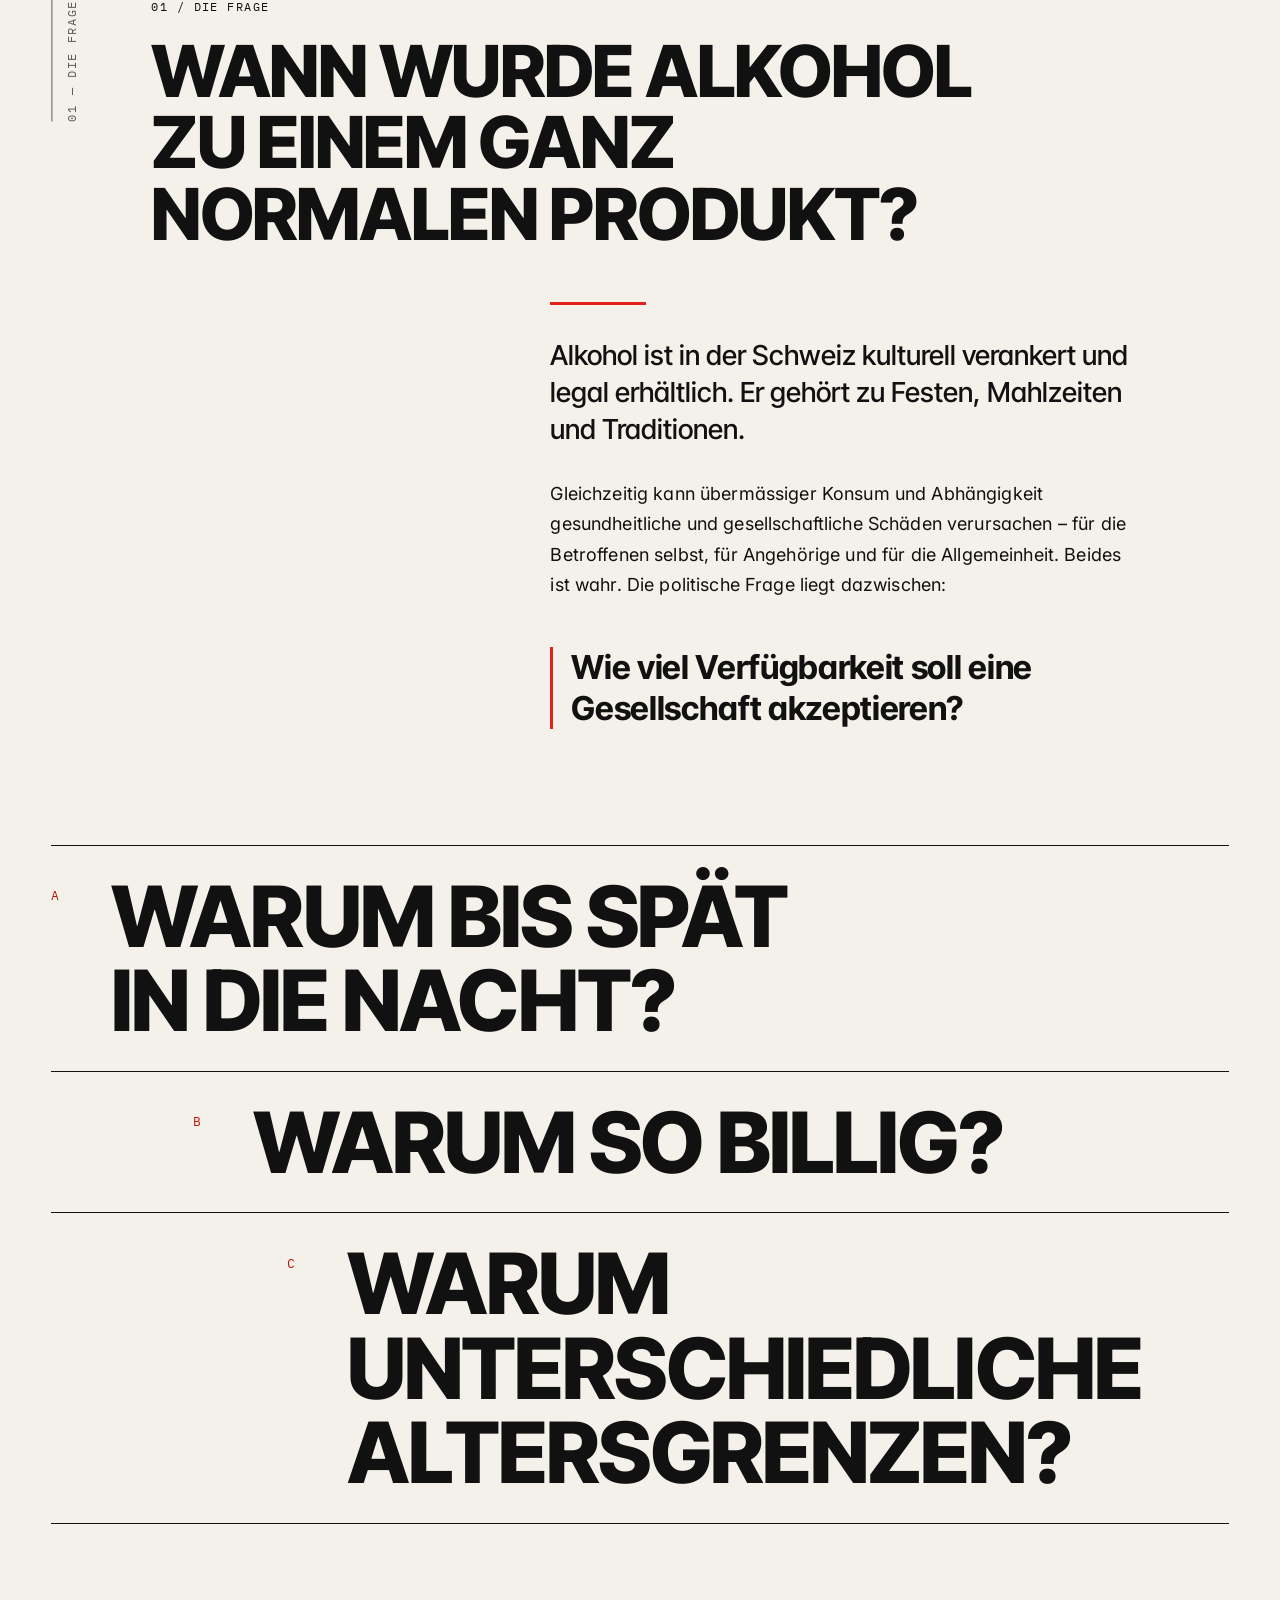
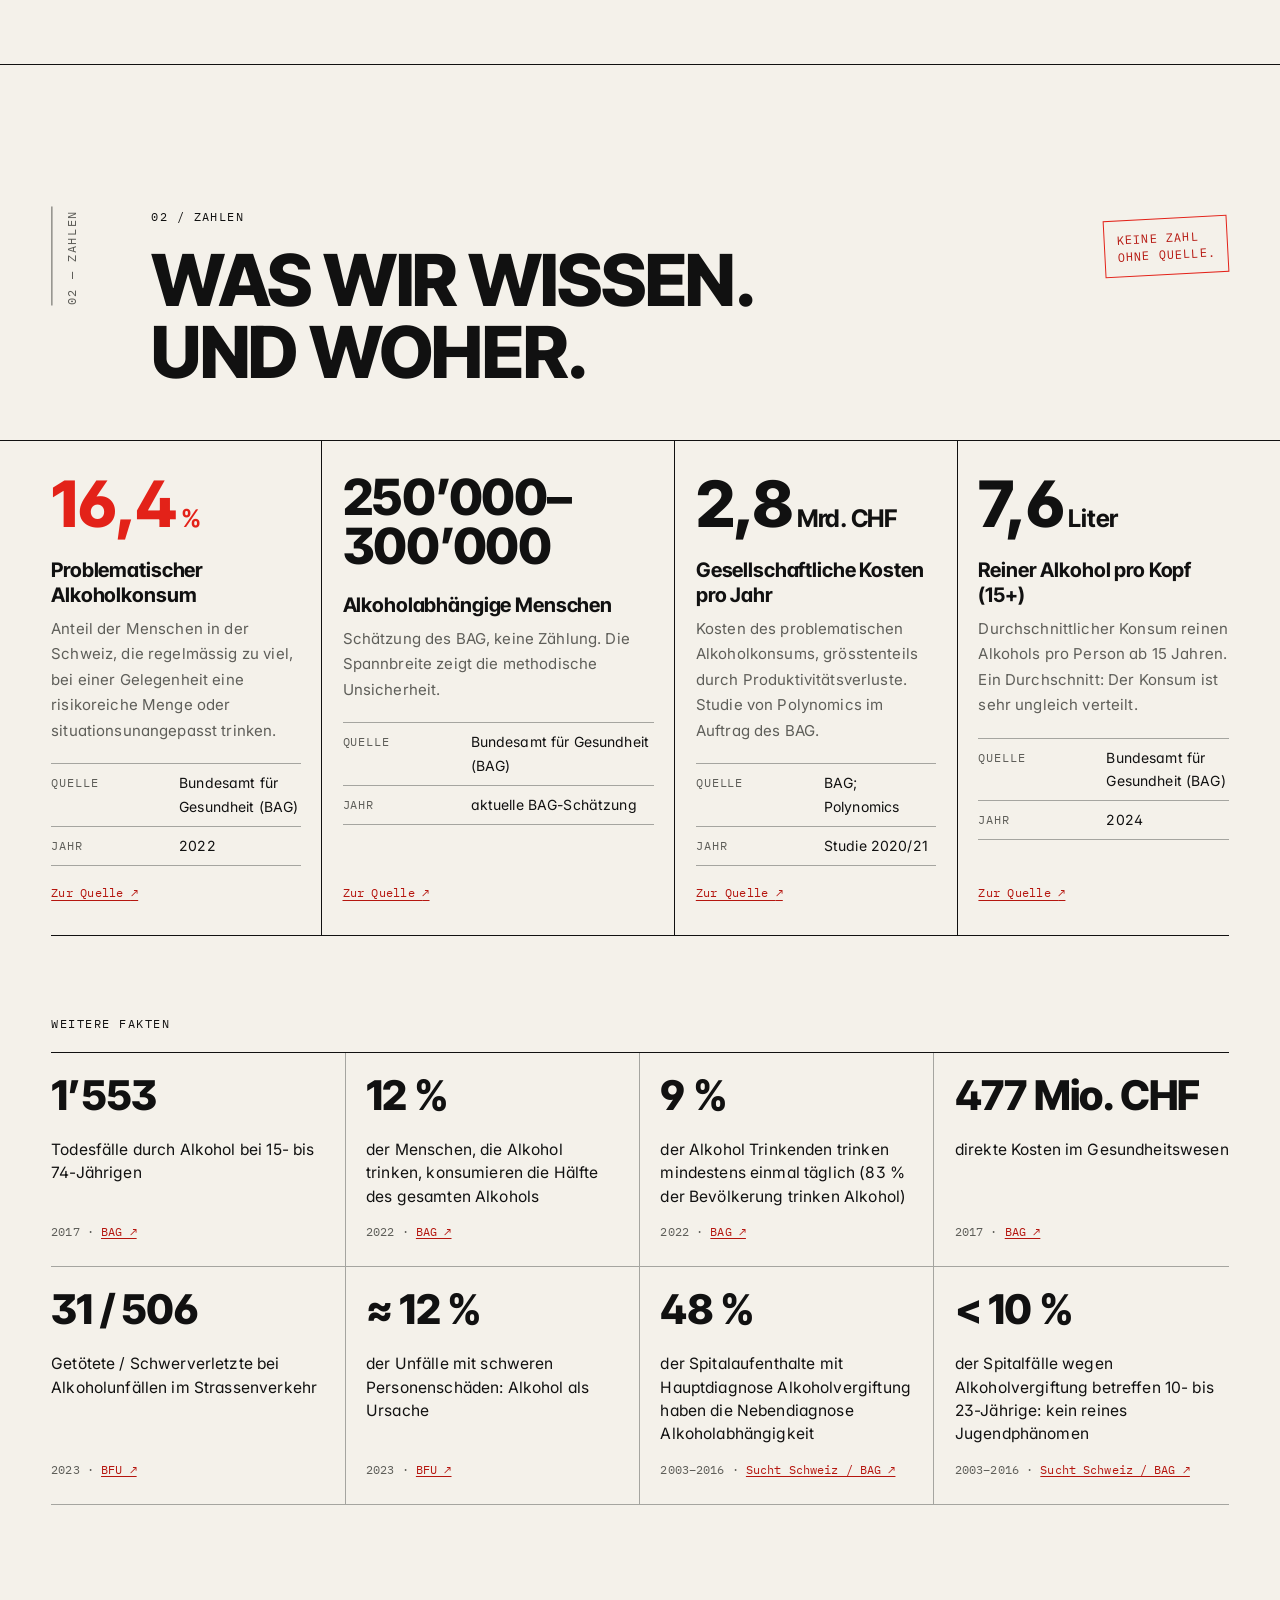
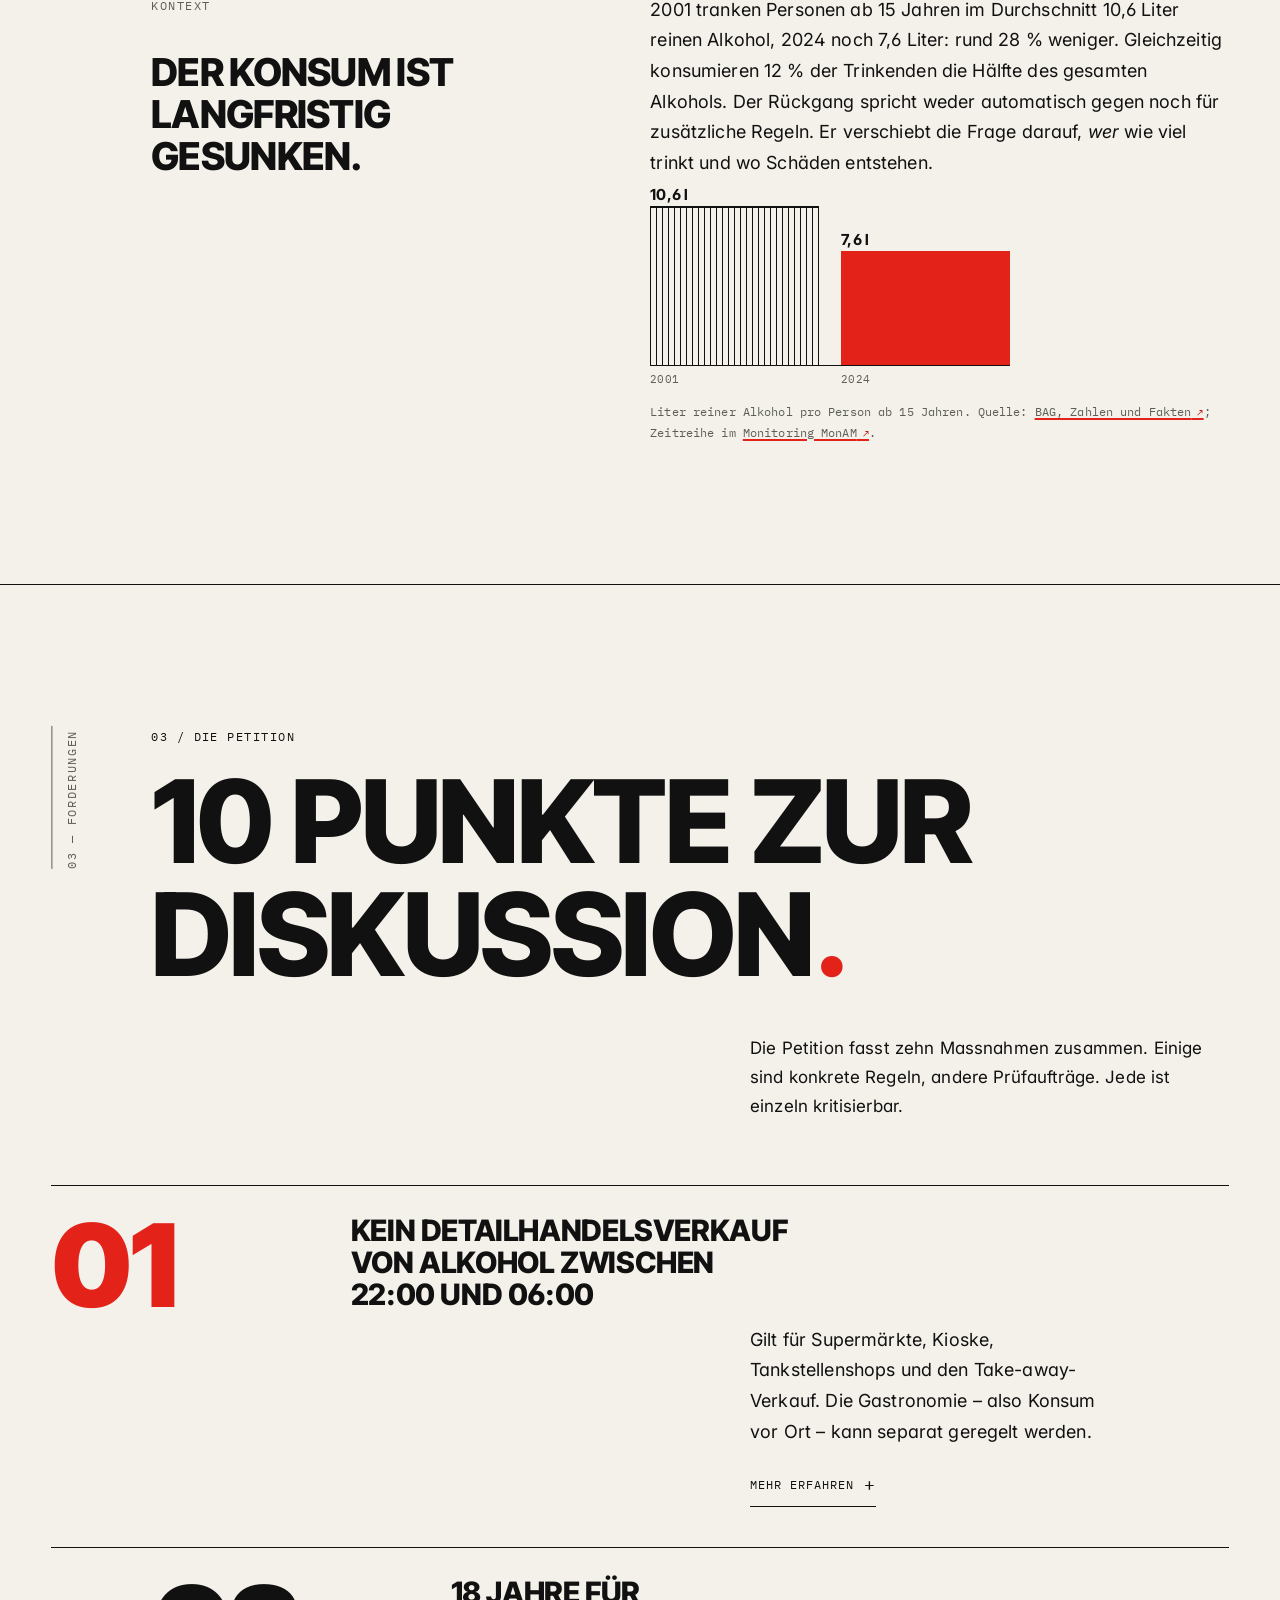
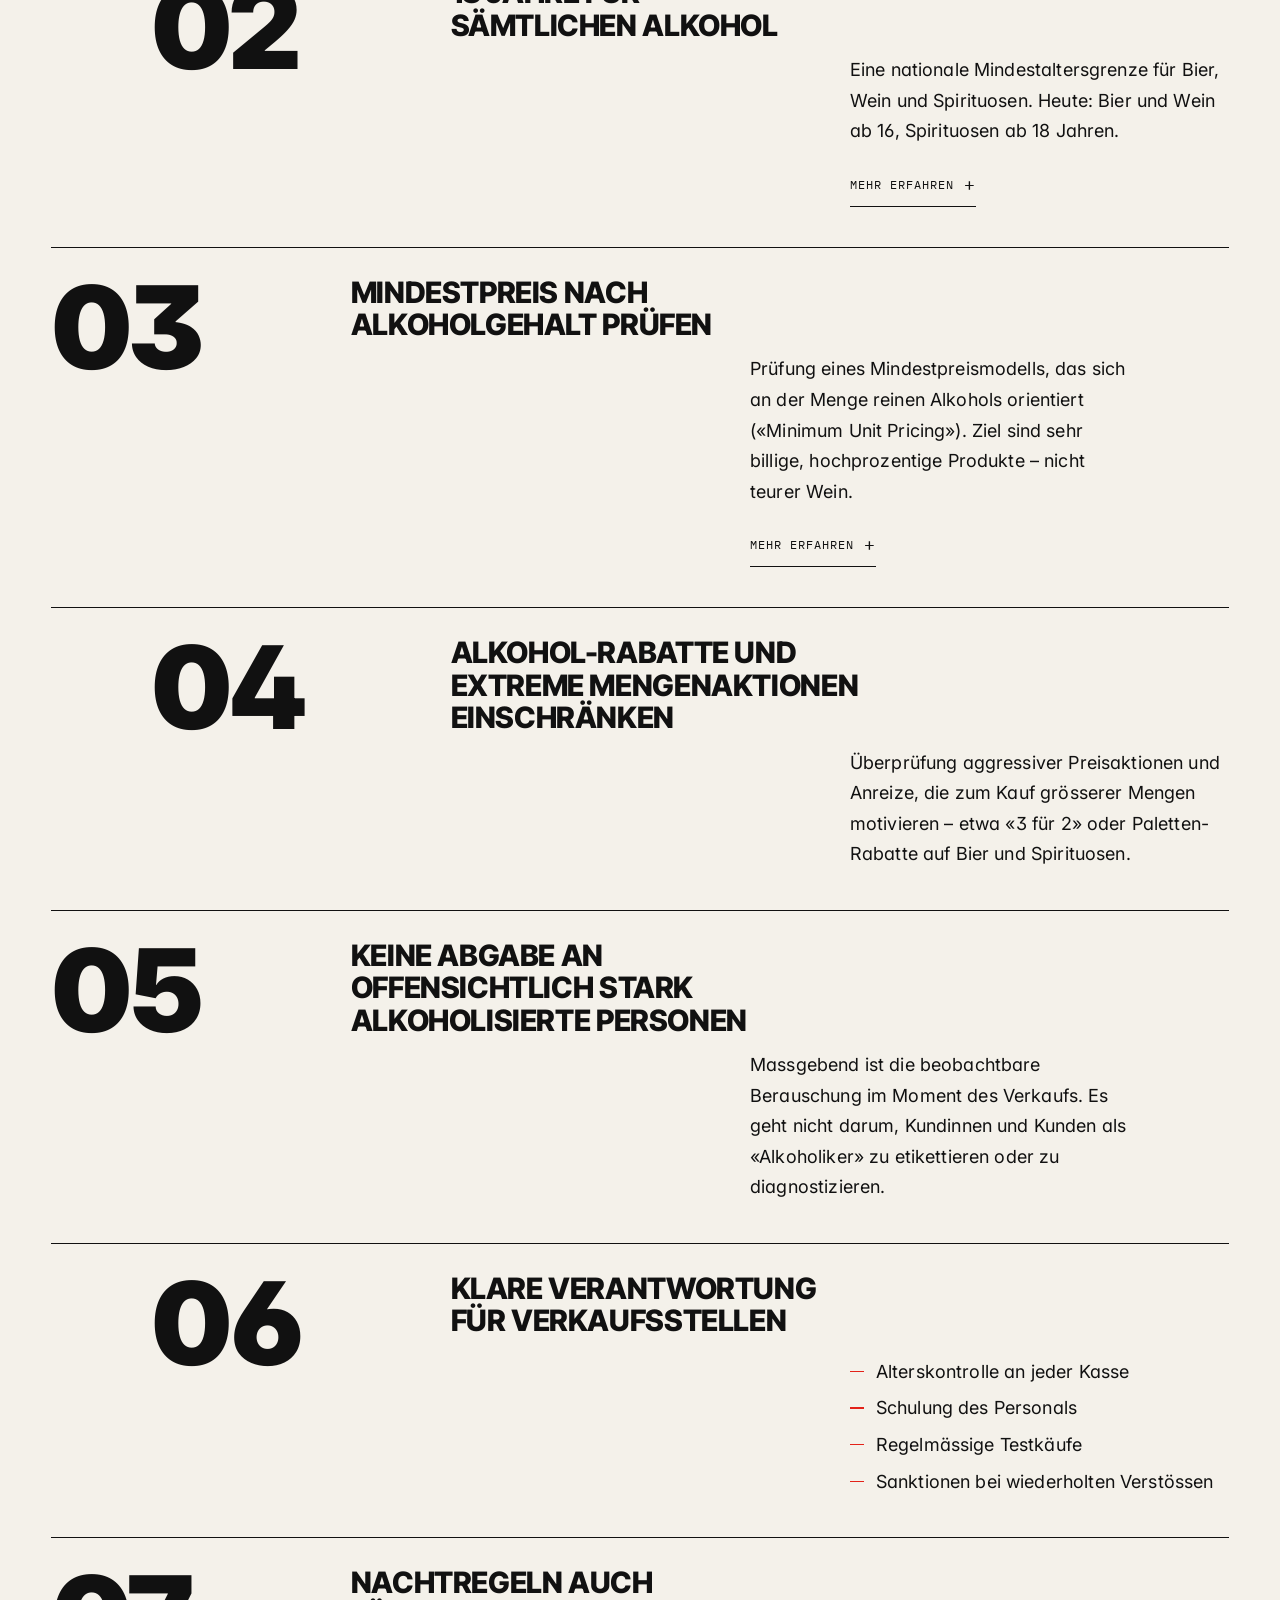
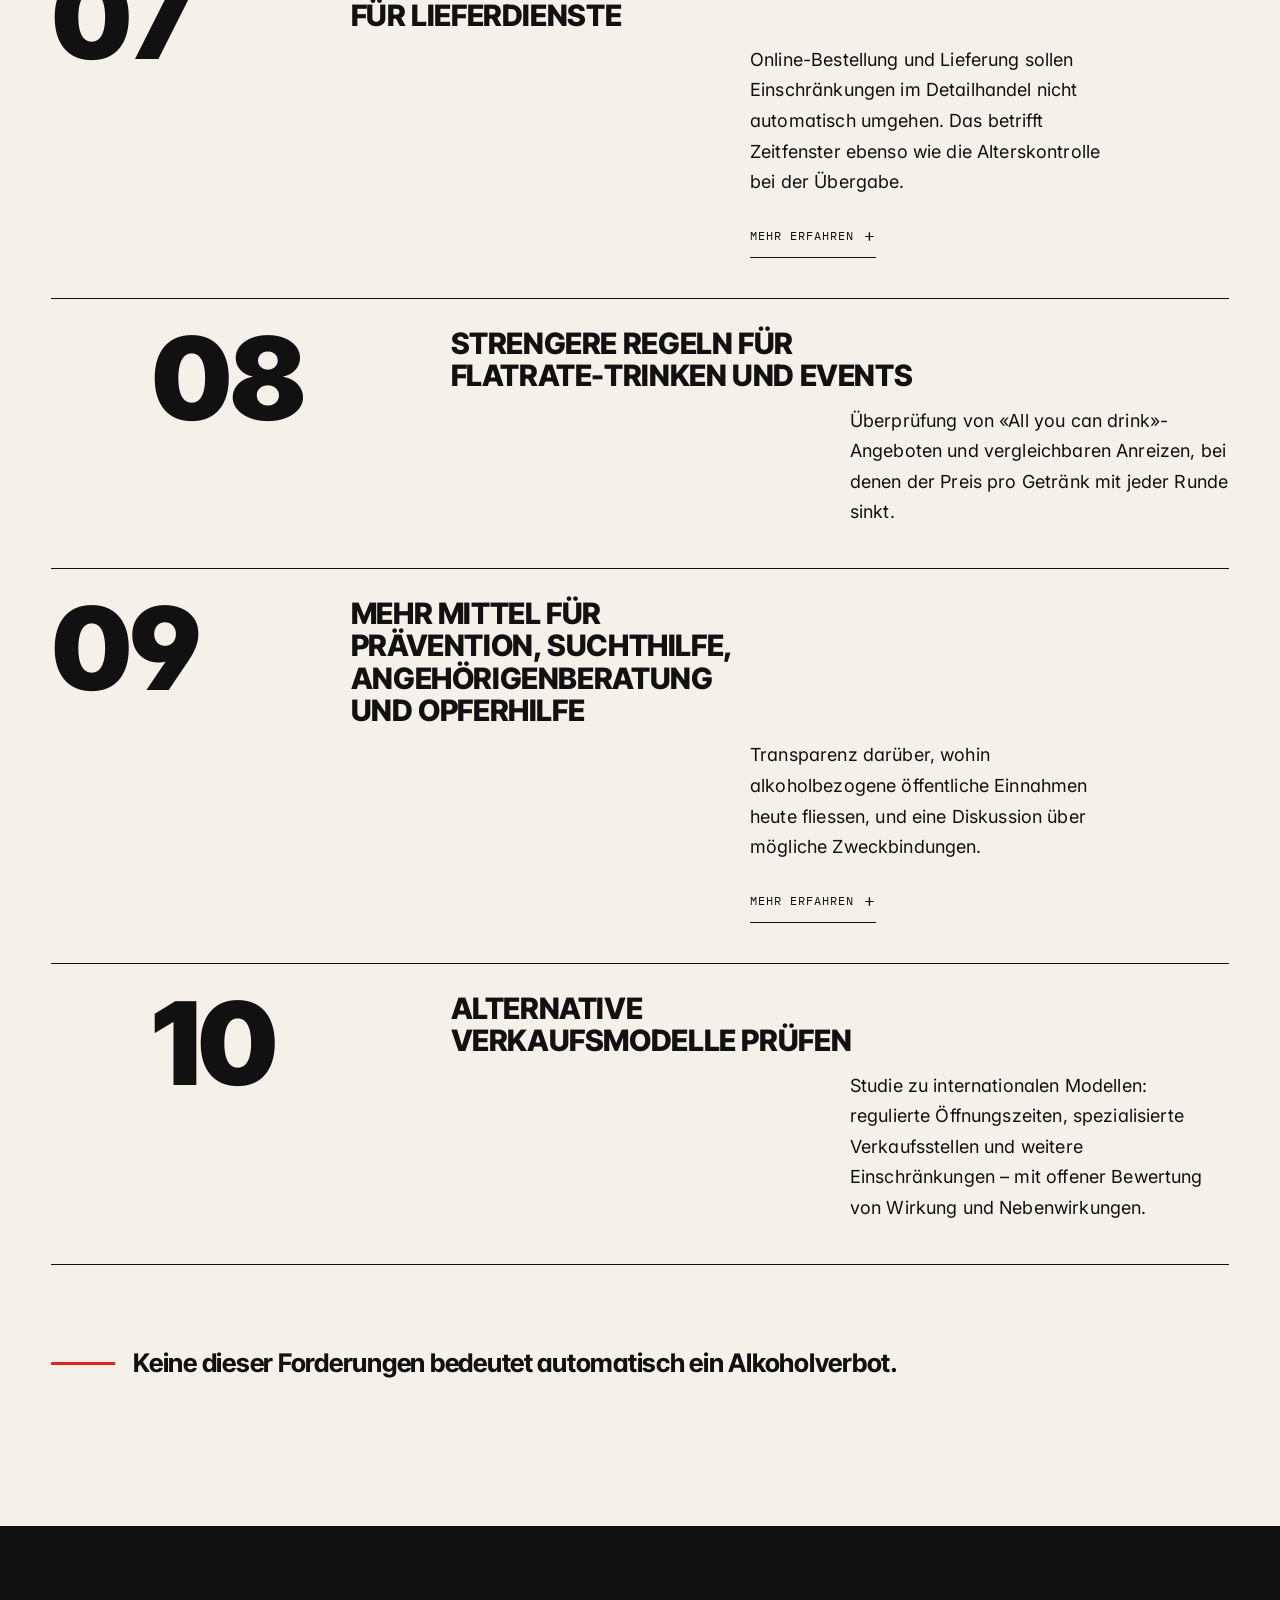
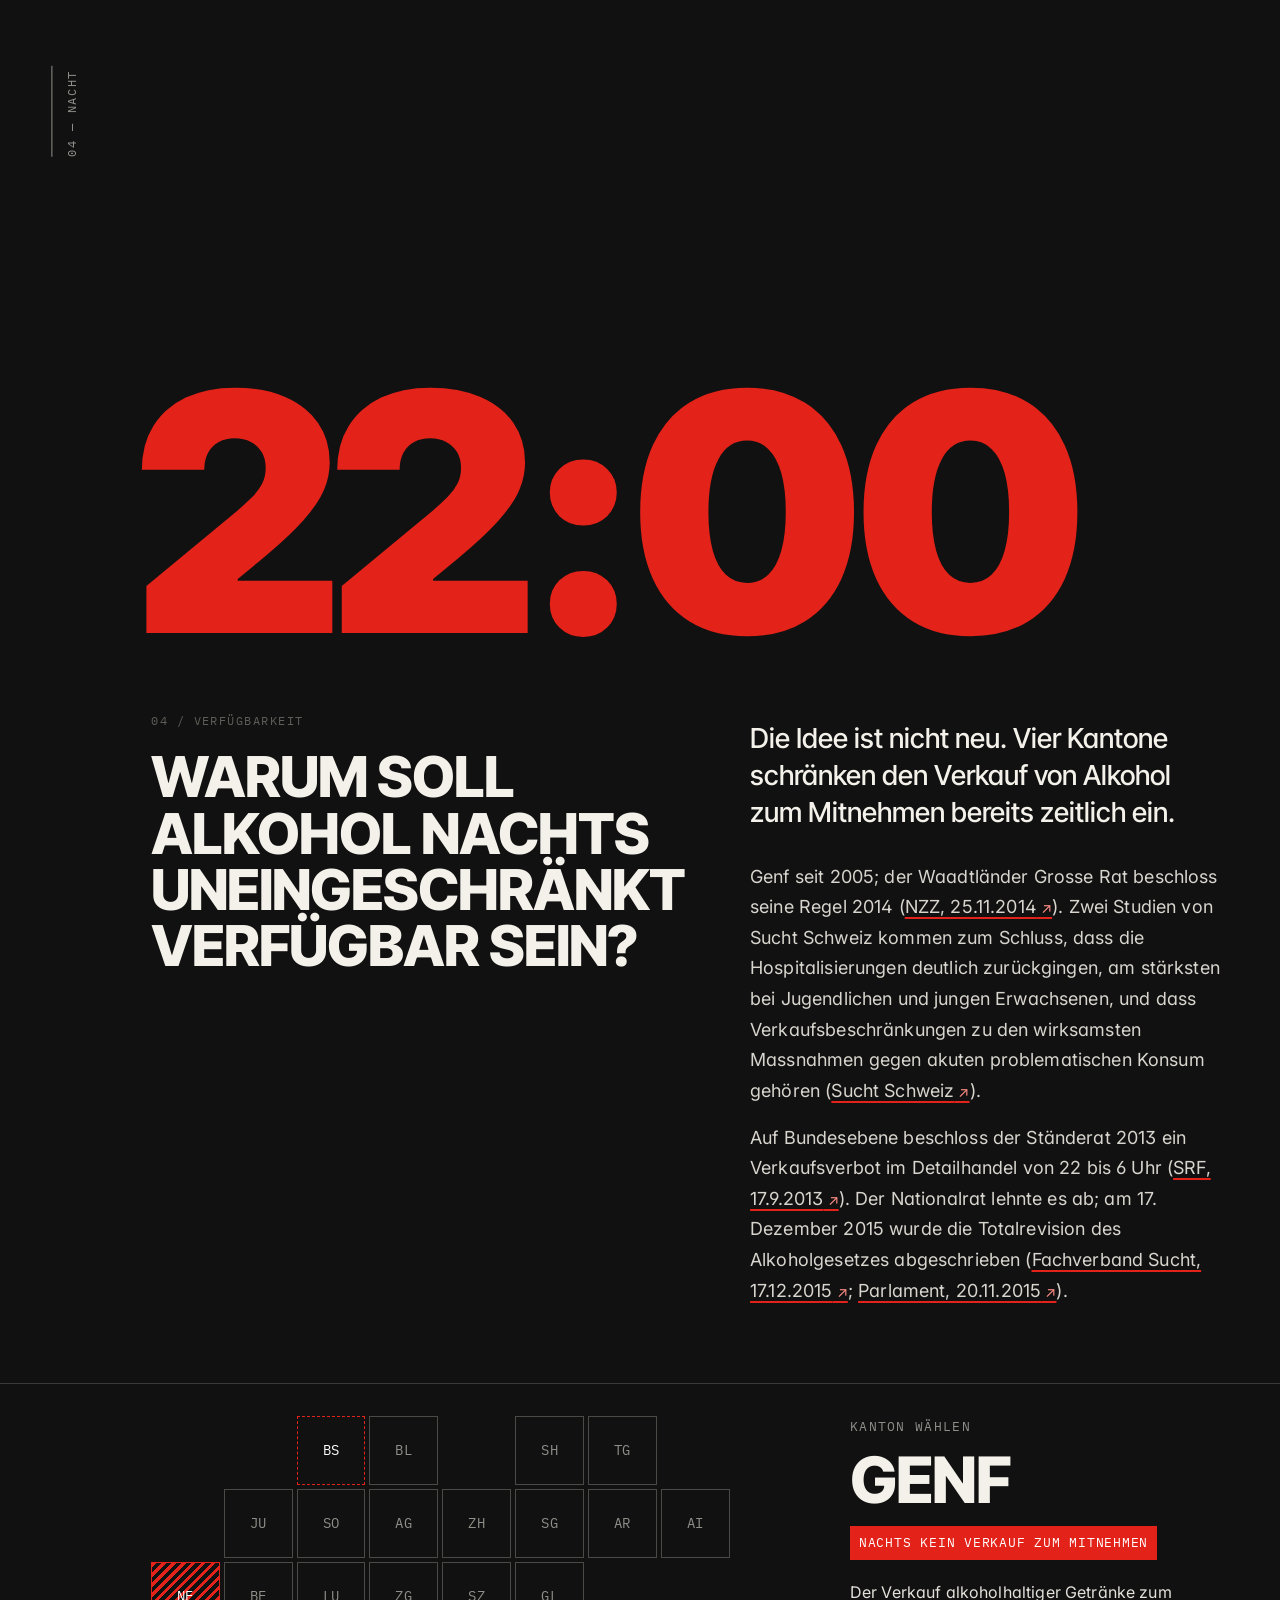
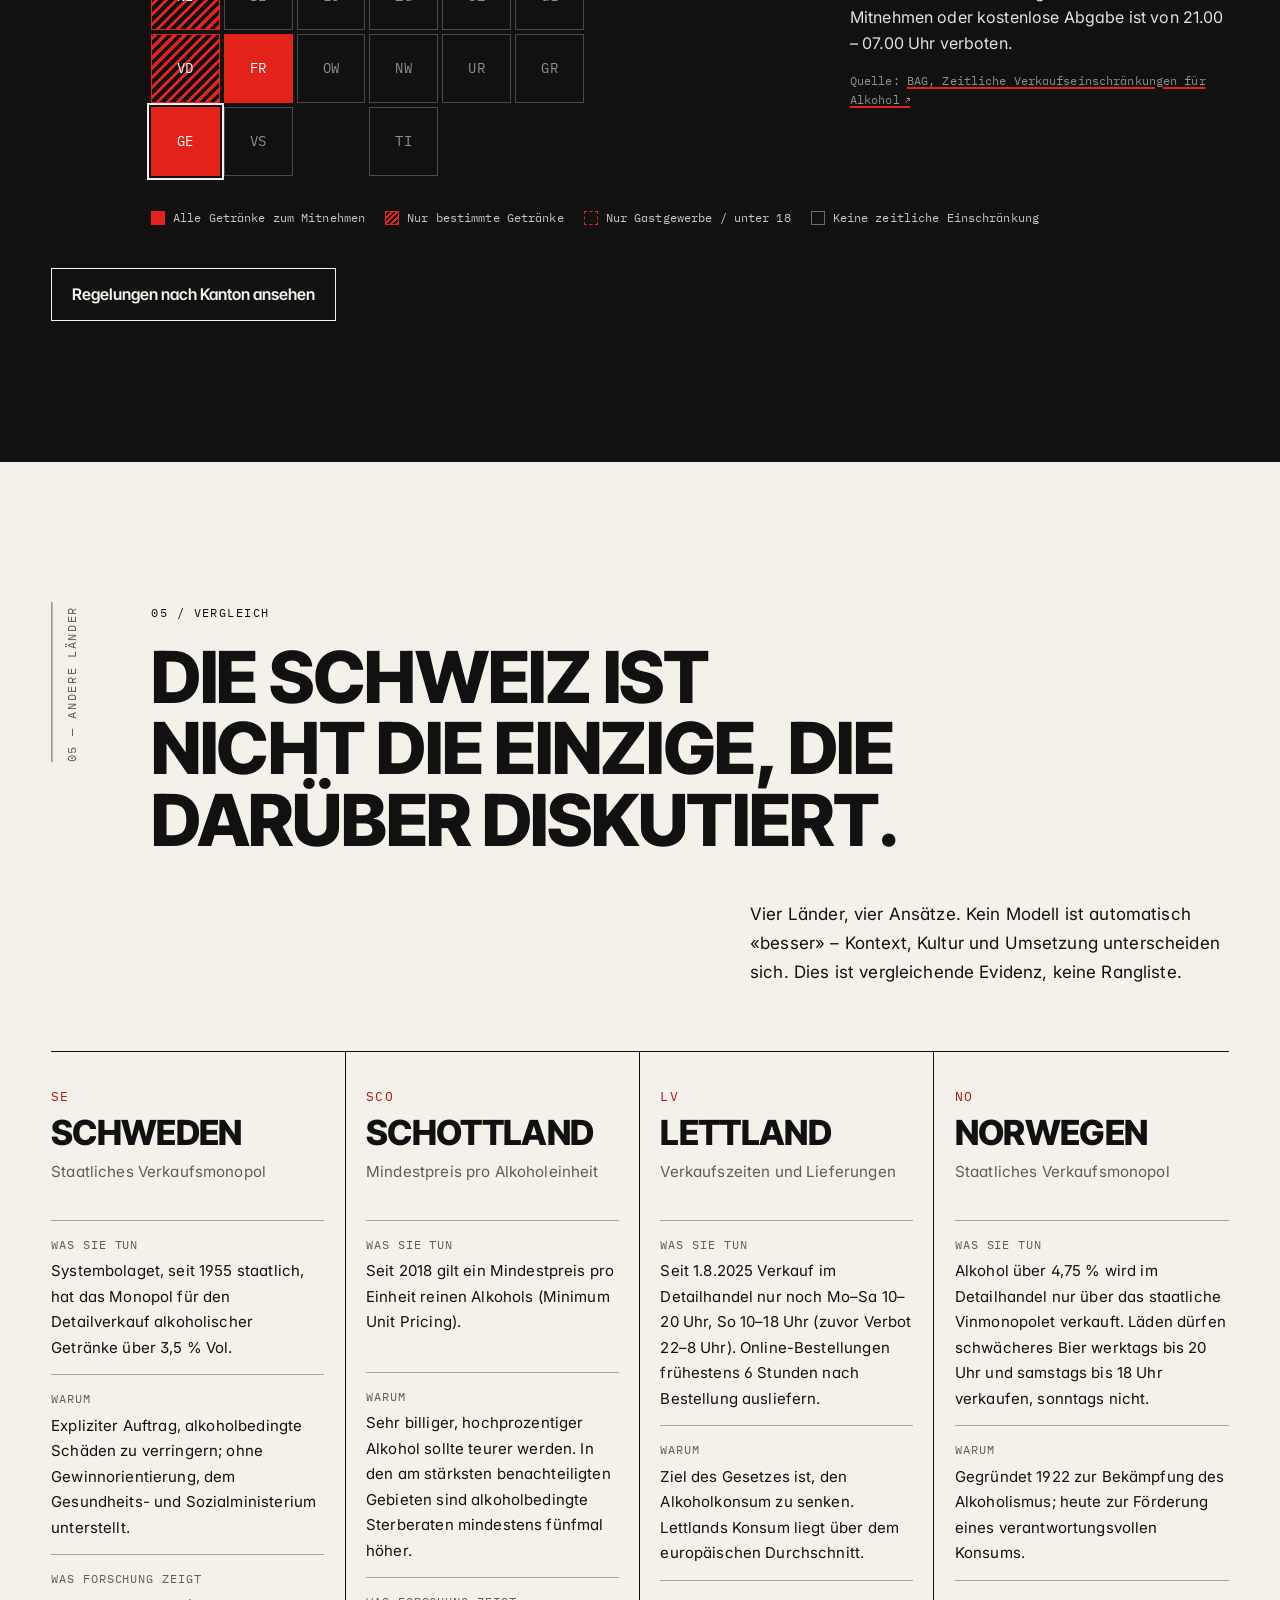
==== commit 298a33e8: "Add confrontational opening on domestic violence with sourced figures - Black prolog before the hero" ====
--- a/index.html
+++ b/index.html
@@ -68,6 +68,40 @@
 </header>
 
 <main id="main">
+
+<!-- ============ PROLOG ============ -->
+<section class="prolog" aria-label="Einstieg: Gewalt im häuslichen Bereich">
+  <div class="wrap">
+    <p class="prolog__kicker mono"><span class="dot" aria-hidden="true"></span>Schweiz, 2025</p>
+
+    <div class="pro reveal">
+      <p class="pro__num"><span data-count="22066">22’066</span></p>
+      <p class="pro__txt">Straftaten im häuslichen Bereich hat die Polizei registriert.<br><strong>Mehr als 60 pro Tag.</strong></p>
+      <p class="pro__src mono">Quelle: <a href="https://www.bfs.admin.ch/bfs/de/home/statistiken/kriminalitaet-strafrecht/polizei/haeusliche-gewalt.html" target="_blank" rel="noopener">BFS, Polizeiliche Kriminalstatistik, Häusliche Gewalt ↗</a> · «pro Tag»: eigene Berechnung</p>
+    </div>
+
+    <div class="pro reveal">
+      <p class="pro__num"><span data-count="34">34</span></p>
+      <p class="pro__txt">Menschen wurden im häuslichen Bereich getötet.<br><strong>Mehr als die Hälfte aller Tötungsdelikte der Schweiz.</strong></p>
+      <p class="pro__src mono">Quelle: <a href="https://www.bfs.admin.ch/bfs/de/home/statistiken/kriminalitaet-strafrecht/polizei/haeusliche-gewalt.html" target="_blank" rel="noopener">BFS, 2025: 34 von 55 vollendeten Tötungsdelikten (61,8 %) ↗</a></p>
+    </div>
+
+    <div class="pro reveal">
+      <p class="pro__num">1&thinsp;/&thinsp;4</p>
+      <p class="pro__txt">Bei rund jedem vierten Paar, in dem Gewalt vorkommt, geht sie <strong>immer</strong> mit Alkohol einher.</p>
+      <p class="pro__src mono">Quelle: <a href="https://www.bag.admin.ch/de/alkohol-und-gewalt" target="_blank" rel="noopener">BAG, Studie «Gewalt in der Partnerschaft und Alkohol» ↗</a></p>
+    </div>
+
+    <div class="pro pro--last reveal">
+      <p class="pro__num pro__num--ink">21</p>
+      <p class="pro__txt">von 26 Kantonen kennen keine zeitliche Einschränkung für den Verkauf von Alkohol.<br><strong>Der Laden an der Ecke verkauft, solange er offen hat.</strong></p>
+      <p class="pro__src mono">Quelle: <a href="https://www.bag.admin.ch/de/zeitliche-verkaufseinschraenkungen-fuer-alkohol" target="_blank" rel="noopener">BAG, Zeitliche Verkaufseinschränkungen für Alkohol ↗</a></p>
+    </div>
+
+    <p class="prolog__note">Alkohol ist keine Entschuldigung für Gewalt. Aber er kann sie verschärfen.<br>Die Frage ist, was wir als Gesellschaft dagegen tun.</p>
+    <a class="prolog__next mono" href="#hero-title">Weiter <span aria-hidden="true">↓</span></a>
+  </div>
+</section>
 
 <!-- ============ HERO ============ -->
 <section class="hero" aria-labelledby="hero-title">
@@ -487,6 +521,7 @@
     </div>
     <div class="gewalt__text">
       <p class="lead">Häusliche Gewalt hat viele Ursachen. Alkohol ist keine Entschuldigung für Gewalt.</p>
+      <p>2025 registrierte die Polizei 22’066 Straftaten im häuslichen Bereich, 4,4 % mehr als im Vorjahr. 70,2 % der Geschädigten waren Frauen. 34 Menschen wurden getötet, 21 davon in einer aktuellen oder ehemaligen Partnerschaft, darunter 19 Frauen (<a href="https://www.bfs.admin.ch/bfs/de/home/statistiken/kriminalitaet-strafrecht/polizei/haeusliche-gewalt.html" target="_blank" rel="noopener">BFS ↗</a>). Die Kriminalstatistik erfasst nicht, ob Alkohol im Spiel war. Dazu gibt es Studien:</p>
       <p>Die vom BAG in Auftrag gegebene Studie «Gewalt in der Partnerschaft und Alkohol» zeigt: Bei rund einem Viertel der betroffenen Paare geht Gewalt immer mit Alkoholkonsum einher. Bei mindestens einem weiteren Fünftel bis Viertel ist zumindest ab und zu Alkohol im Spiel.</p>
       <p>Ungefähr die Hälfte der von Gewalt betroffenen Frauen berichtet von problematischem Alkoholkonsum in der Beziehung; mehrheitlich trinkt der Mann (<a class="cite" href="https://www.bag.admin.ch/de/alkohol-und-gewalt" target="_blank" rel="noopener">BAG, Alkohol und Gewalt</a>).</p>
       <p>Menschen mit einer Alkoholabhängigkeit sind nicht per se gewalttätig. Prävention heisst hier, Risiken zu verringern und Betroffenen zu helfen, nicht Gruppen zu stigmatisieren.</p>
@@ -494,6 +529,7 @@
     <aside class="gewalt__aside" aria-label="Quellen und Hilfe">
       <p class="eyebrow eyebrow--grey">Quellen</p>
       <ul class="srclist">
+        <li><a class="srclink" href="https://www.bfs.admin.ch/bfs/de/home/statistiken/kriminalitaet-strafrecht/polizei/haeusliche-gewalt.html" target="_blank" rel="noopener">BFS: Häusliche Gewalt, Polizeiliche Kriminalstatistik 2025 <span aria-hidden="true">↗</span></a></li>
         <li><a class="srclink" href="https://www.bag.admin.ch/de/alkohol-und-gewalt" target="_blank" rel="noopener">BAG: Alkohol und Gewalt (Studie, Faktenblatt 2013, Themenheft 2023) <span aria-hidden="true">↗</span></a></li>
         <li><a class="srclink" href="https://www.bag.admin.ch/de/soziale-folgen-von-problematischem-alkoholkonsum" target="_blank" rel="noopener">BAG: Soziale Folgen von problematischem Alkoholkonsum <span aria-hidden="true">↗</span></a></li>
         <li><a class="srclink" href="https://www.beobachter.ch/burger-verwaltung/bag-studie-hausliche-gewalt-durch-alkohol" target="_blank" rel="noopener">Beobachter, 21.5.2013: «Häusliche Gewalt durch Alkohol» <span aria-hidden="true">↗</span></a></li>
@@ -711,7 +747,7 @@
 
   <div class="wrap">
     <div class="src-filter" role="group" aria-label="Quellen filtern">
-      <button type="button" class="chip is-active" data-filter="all" aria-pressed="true">Alle (32)</button>
+      <button type="button" class="chip is-active" data-filter="all" aria-pressed="true">Alle (33)</button>
       <button type="button" class="chip" data-filter="bag" aria-pressed="false">BAG &amp; Forschung</button>
       <button type="button" class="chip" data-filter="bfs" aria-pressed="false">Statistik</button>
       <button type="button" class="chip" data-filter="kant" aria-pressed="false">Recht &amp; Politik</button>
@@ -725,6 +761,13 @@
         <tr><th scope="col">Titel</th><th scope="col">Herausgeber</th><th scope="col">Datum</th><th scope="col">Stützt</th><th scope="col"><span class="sr-only">Link</span></th></tr>
       </thead>
       <tbody>
+        <tr data-cat="bfs">
+          <td data-th="Titel">Häusliche Gewalt: Polizeiliche Kriminalstatistik</td>
+          <td data-th="Herausgeber">Bundesamt für Statistik (BFS)</td>
+          <td data-th="Datum">2025</td>
+          <td data-th="Stützt">22’066 Straftaten; 34 Tötungsdelikte (61,8 %); 70,2 % Frauen</td>
+          <td><a class="srclink" href="https://www.bfs.admin.ch/bfs/de/home/statistiken/kriminalitaet-strafrecht/polizei/haeusliche-gewalt.html" target="_blank" rel="noopener">Link <span aria-hidden="true">↗</span></a></td>
+        </tr>
         <tr data-cat="bag">
           <td data-th="Titel">Alkoholkonsum in der Schweiz: Zahlen und Fakten</td>
           <td data-th="Herausgeber">BAG</td>
--- a/assets/css/style.css
+++ b/assets/css/style.css
@@ -1192,6 +1192,43 @@
 .ex-form .btn:disabled { opacity: .6; cursor: progress; }
 .ex-teaser .hero__ctas { margin-top: 28px; }
 
+
+/* ---------- Prolog (confrontational opening) ---------- */
+.prolog { background: var(--ink); color: var(--paper); padding: clamp(40px, 8vw, 96px) 0 clamp(56px, 8vw, 120px); }
+.prolog__kicker { display: flex; align-items: center; gap: 10px; text-transform: uppercase; letter-spacing: .14em; color: #A5A5A0; font-size: .75rem; }
+.pro {
+  min-height: 78svh; display: flex; flex-direction: column; justify-content: center;
+  border-bottom: 1px solid #2E2E2C; padding: 48px 0;
+}
+.pro__num {
+  font-family: var(--f-display); font-weight: 900; color: var(--red);
+  font-size: clamp(5rem, 24vw, 22rem); line-height: .9; letter-spacing: -.035em;
+  font-variant-numeric: tabular-nums; margin-left: -.04em;
+}
+.pro__num--ink { color: var(--paper); }
+.pro__txt {
+  margin-top: clamp(16px, 2.5vw, 32px); max-width: 26ch;
+  font-family: var(--f-display); font-weight: 500; font-size: clamp(1.5rem, 3.4vw, 3.2rem); line-height: 1.15; letter-spacing: -.015em;
+}
+.pro__txt strong { font-weight: 800; }
+.pro__src { margin-top: 24px; color: #8F8F8A; font-size: .75rem; max-width: 60ch; }
+.pro__src a { color: #FF8C85; }
+.pro--last { border-bottom: 0; }
+.prolog__note {
+  border-top: 3px solid var(--red); padding-top: 24px; margin-top: 16px; max-width: 34ch;
+  font-family: var(--f-display); font-weight: 700; font-size: clamp(1.3rem, 2.4vw, 2.2rem); line-height: 1.25;
+}
+.prolog__next { display: inline-block; margin-top: 40px; color: #A5A5A0; text-transform: uppercase; letter-spacing: .14em; text-decoration: none; font-size: .75rem; }
+.prolog__next:hover { color: var(--paper); }
+@media (min-width: 900px) {
+  .pro { display: grid; grid-template-columns: repeat(12, minmax(0, 1fr)); column-gap: var(--gap); align-content: center; }
+  .pro__num { grid-column: 1 / span 12; }
+  .pro__txt { grid-column: 2 / span 8; }
+  .pro__src { grid-column: 2 / span 8; }
+  .pro:nth-child(odd) .pro__txt, .pro:nth-child(odd) .pro__src { grid-column: 5 / span 8; }
+  .prolog__note { margin-left: calc((100% + var(--gap)) / 12); }
+}
+
 /* ---------- Motion ---------- */
 
 .js .reveal { opacity: 0; transform: translateY(28px); transition: opacity .9s var(--ease), transform .9s var(--ease); }
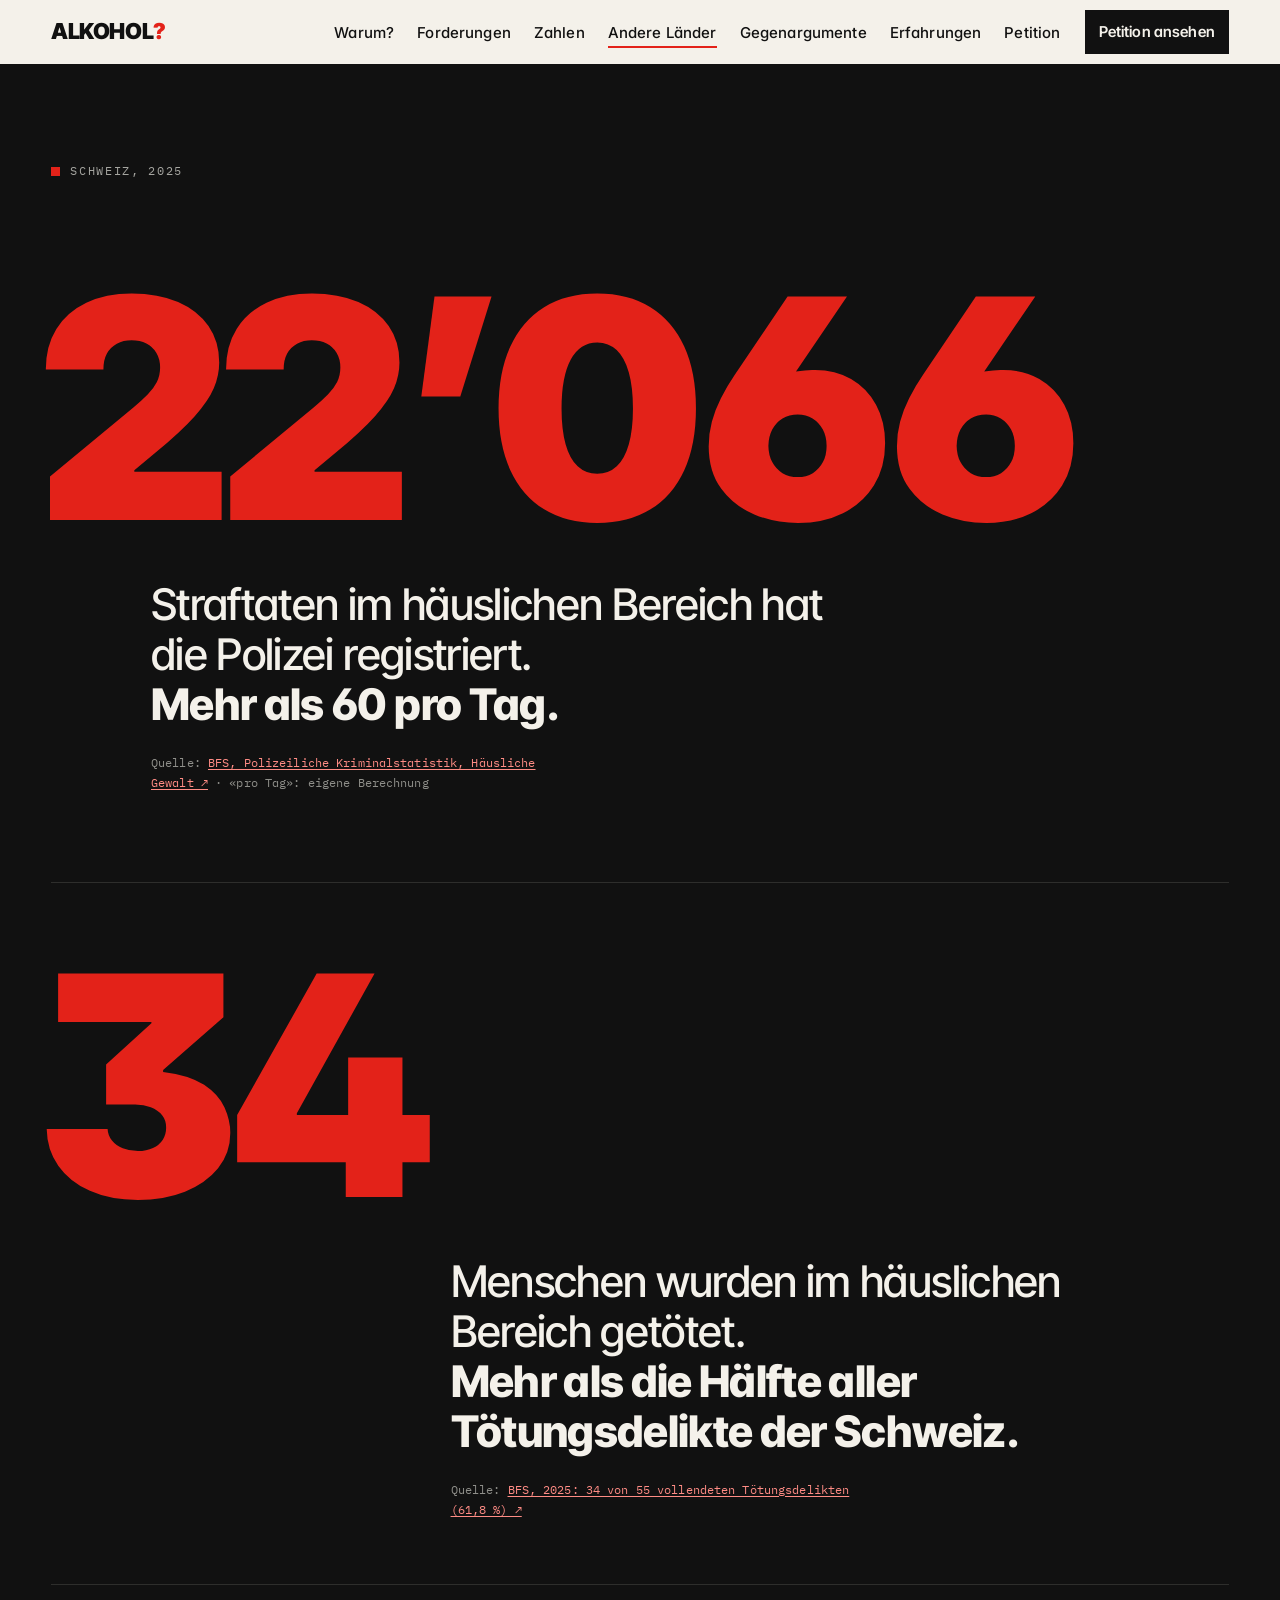
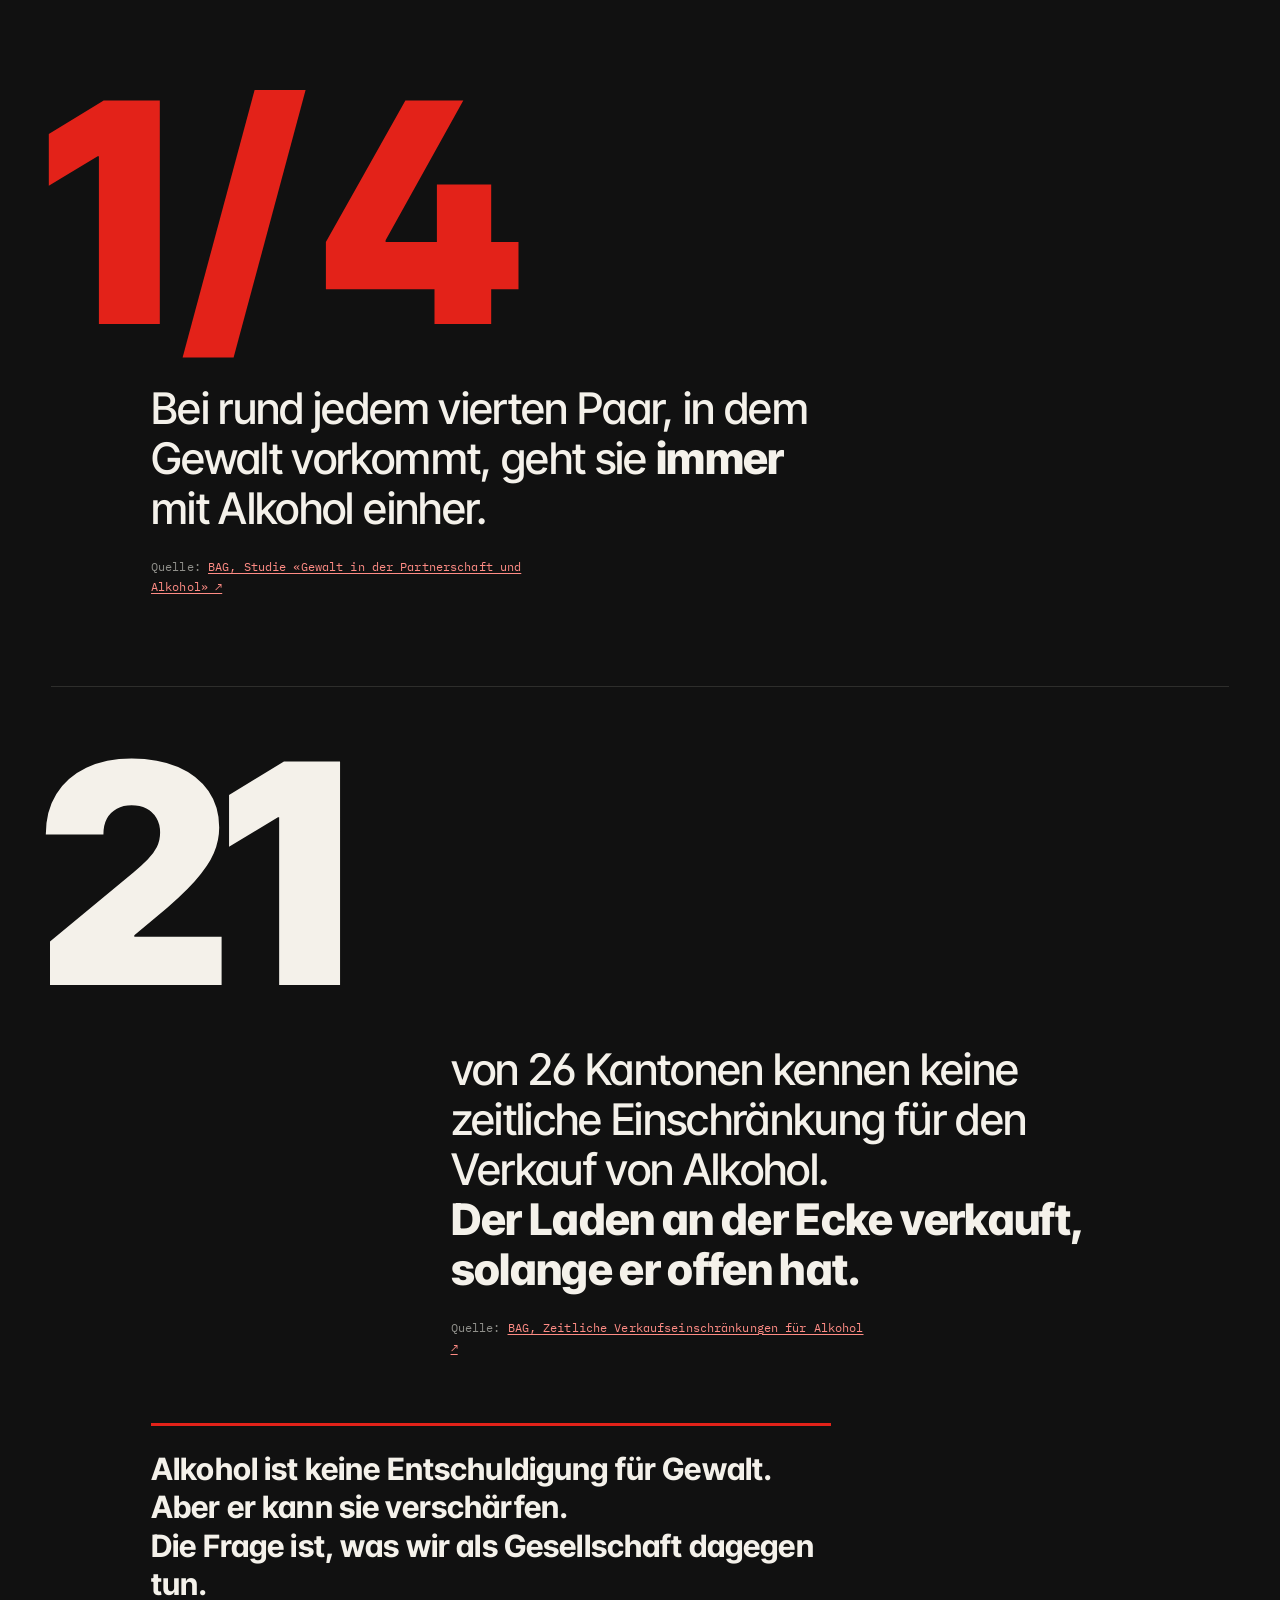
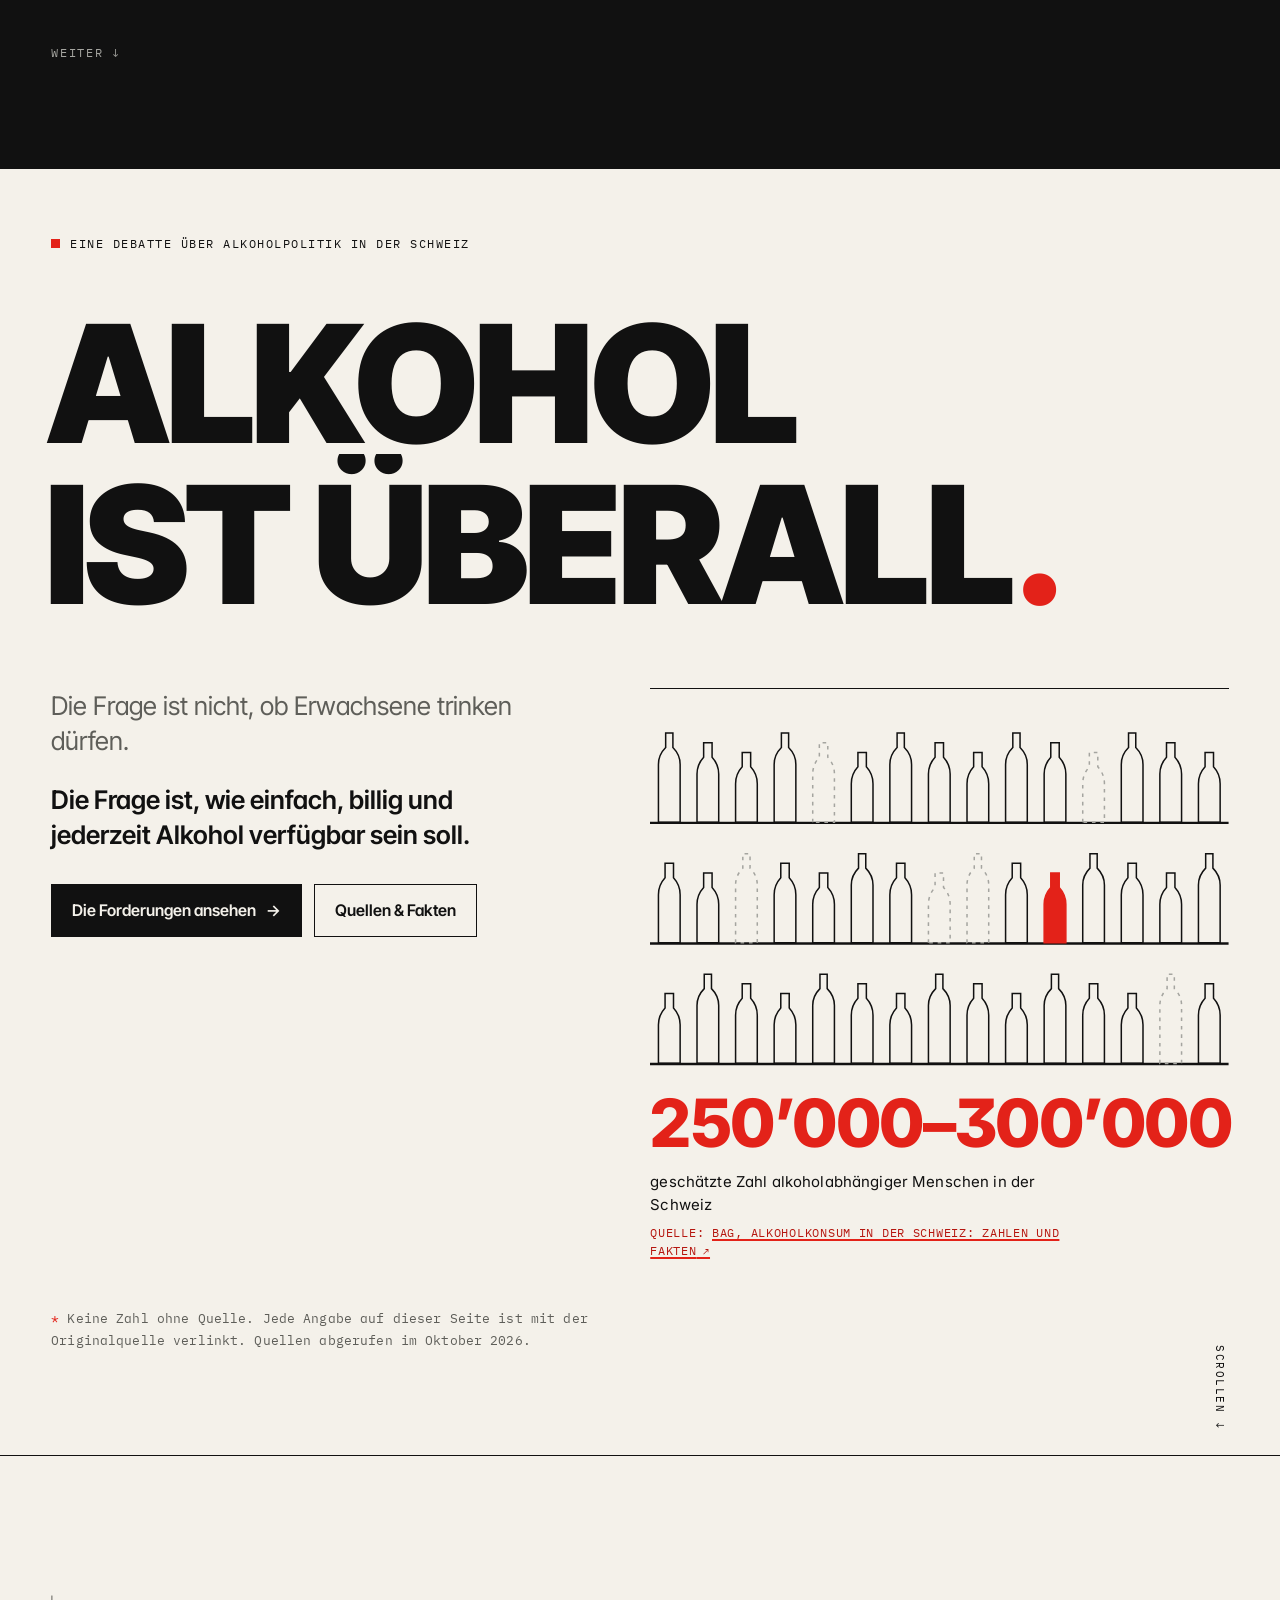
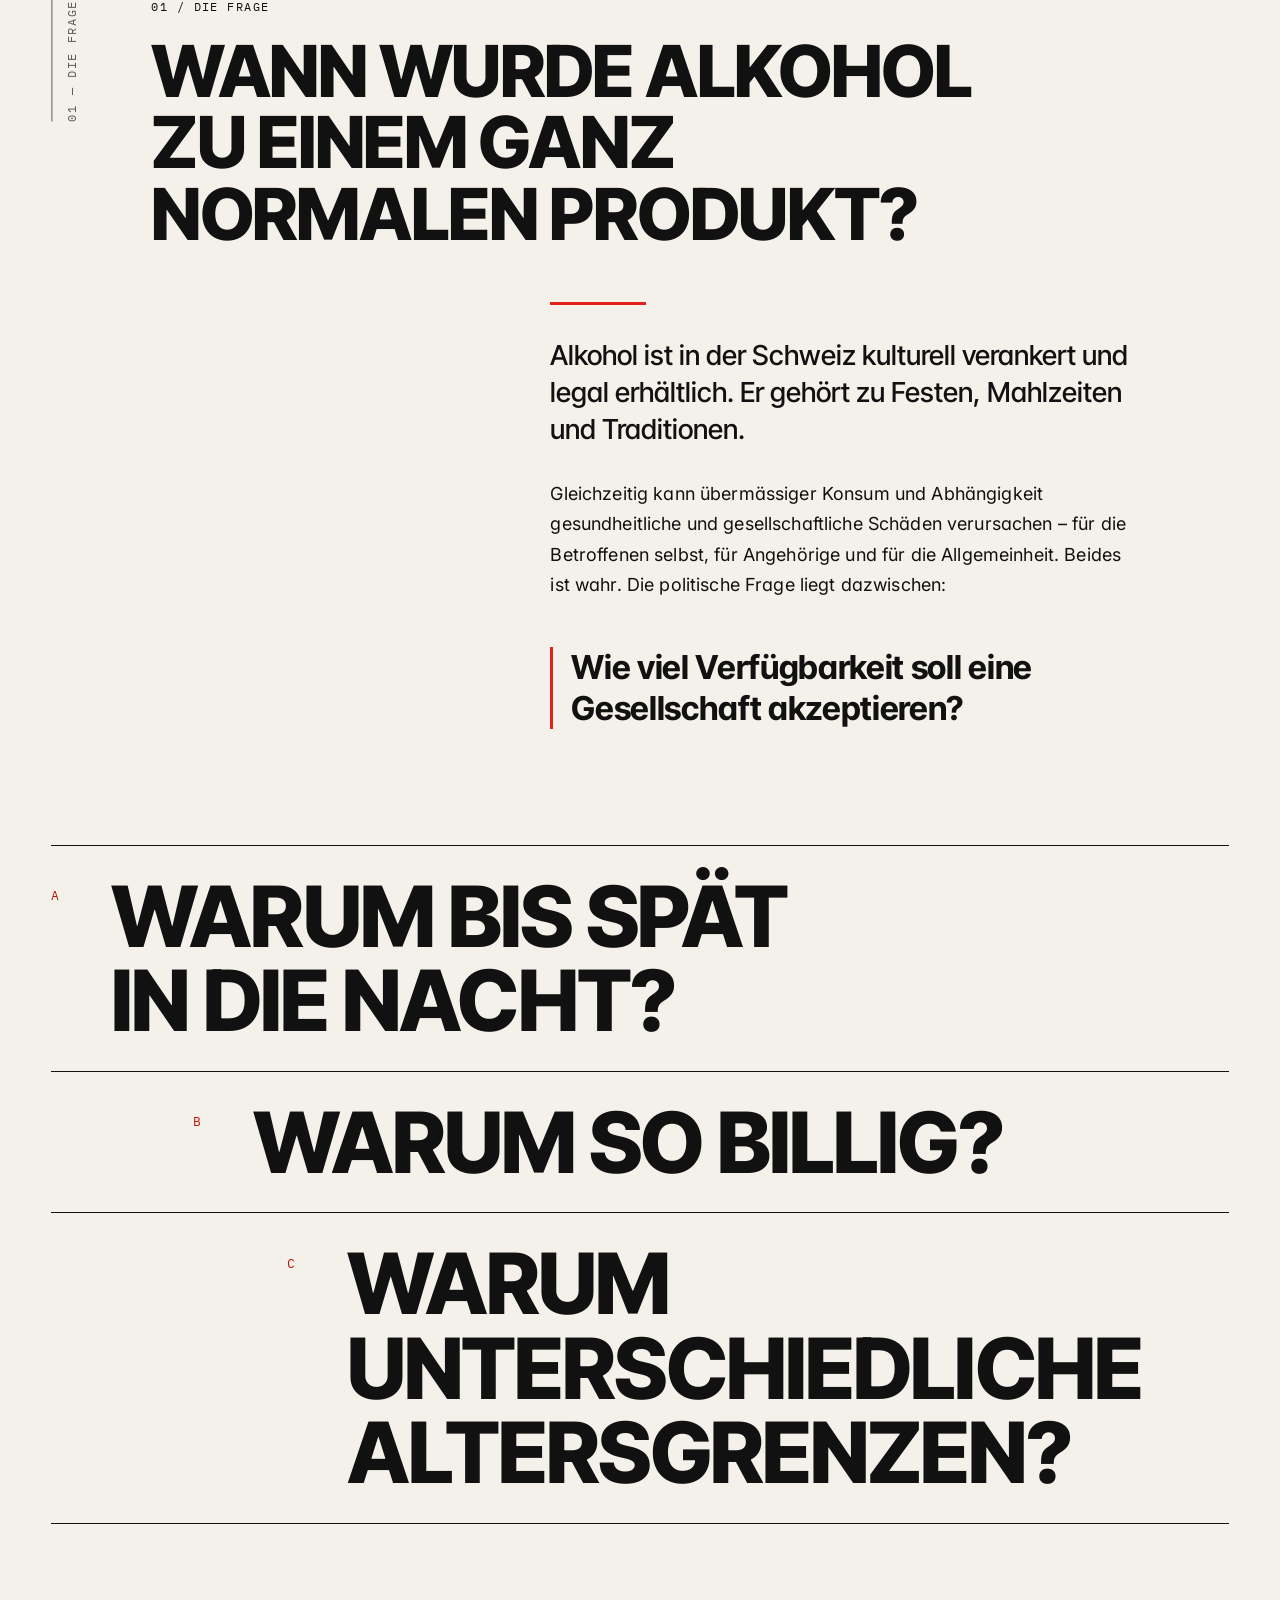
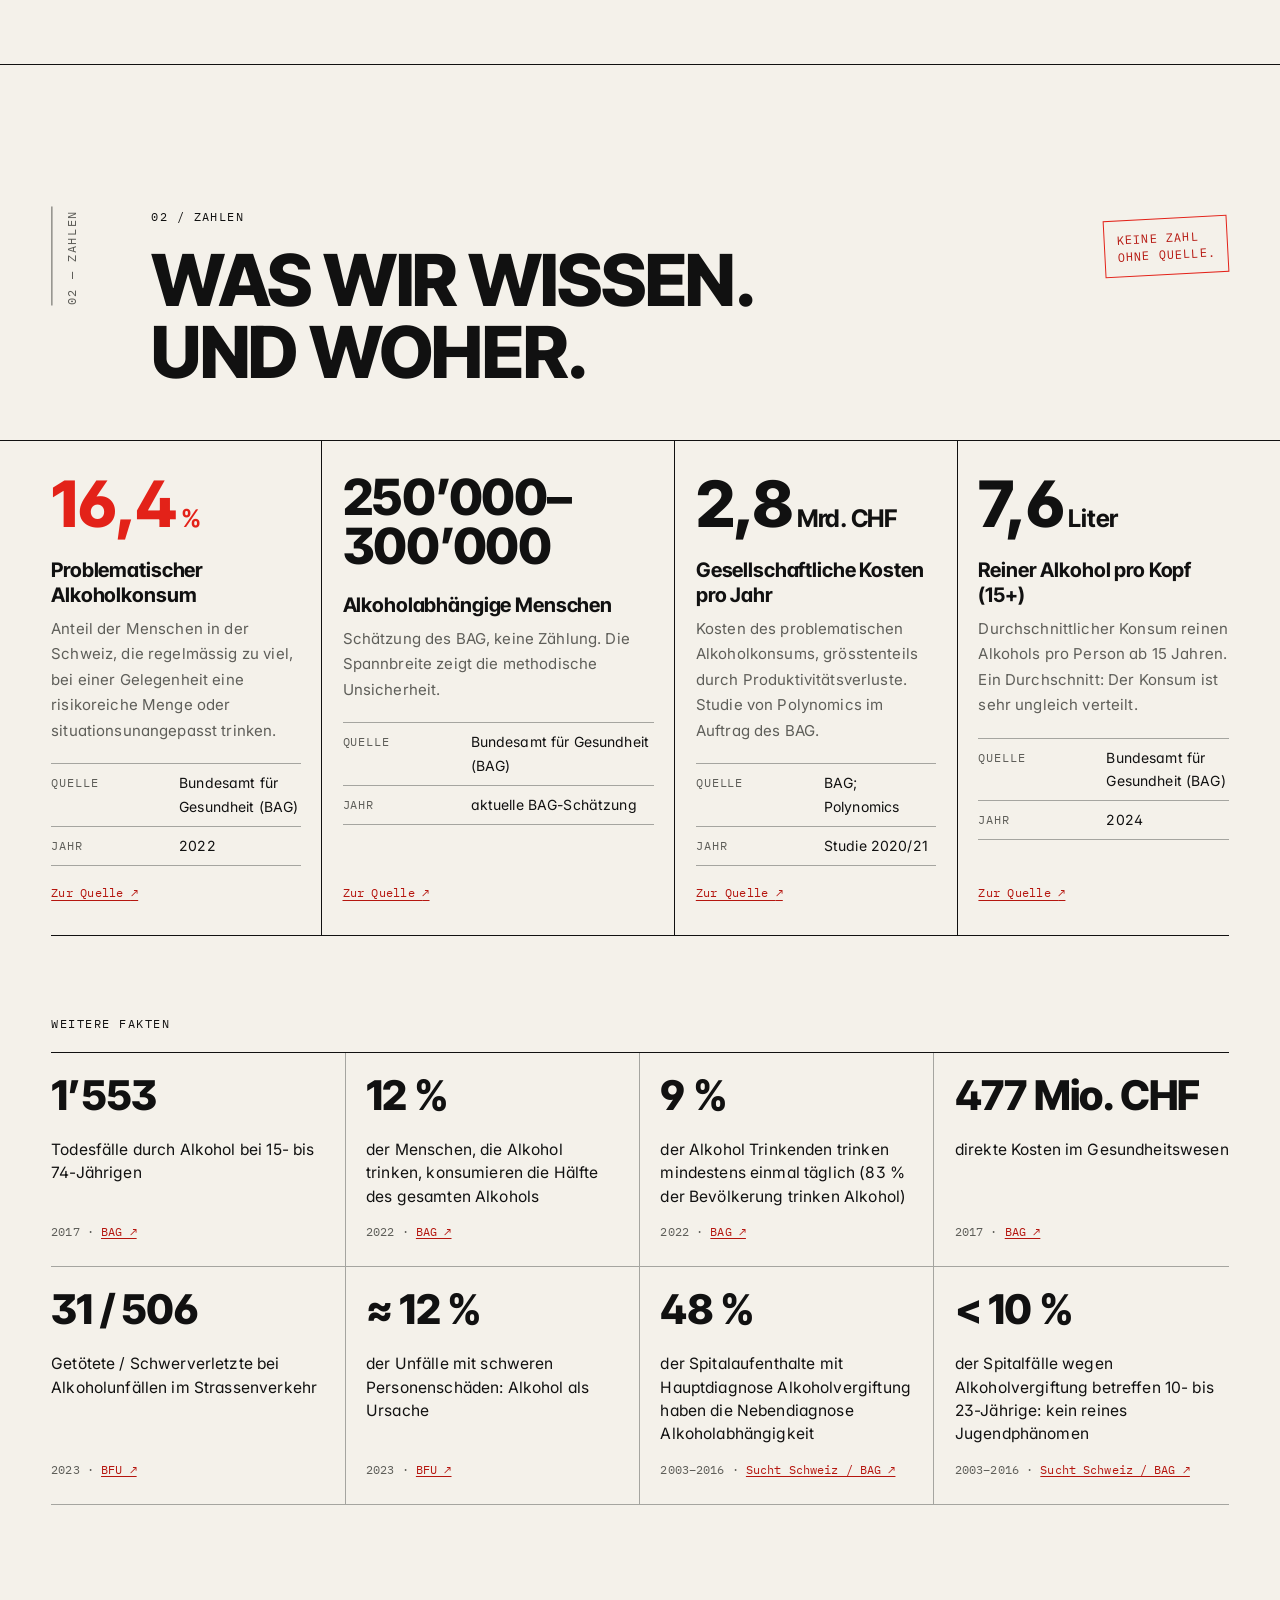
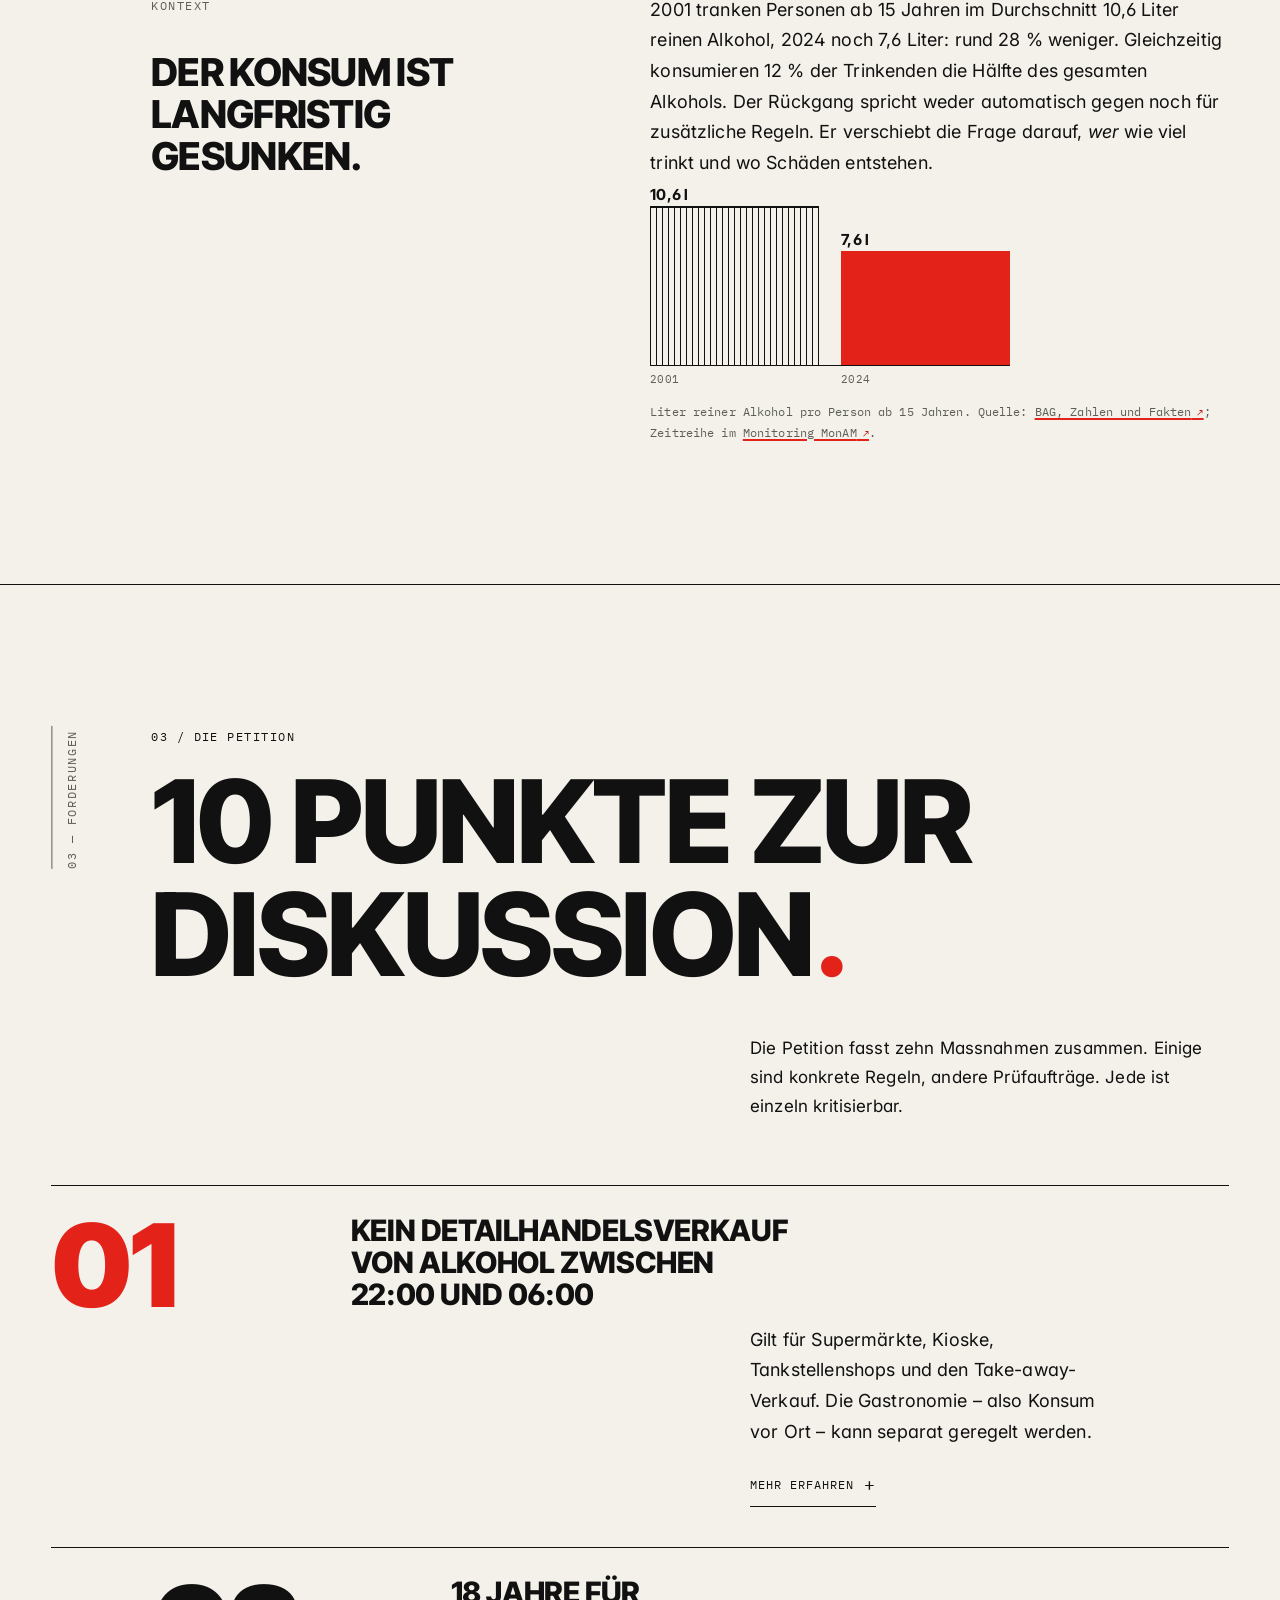
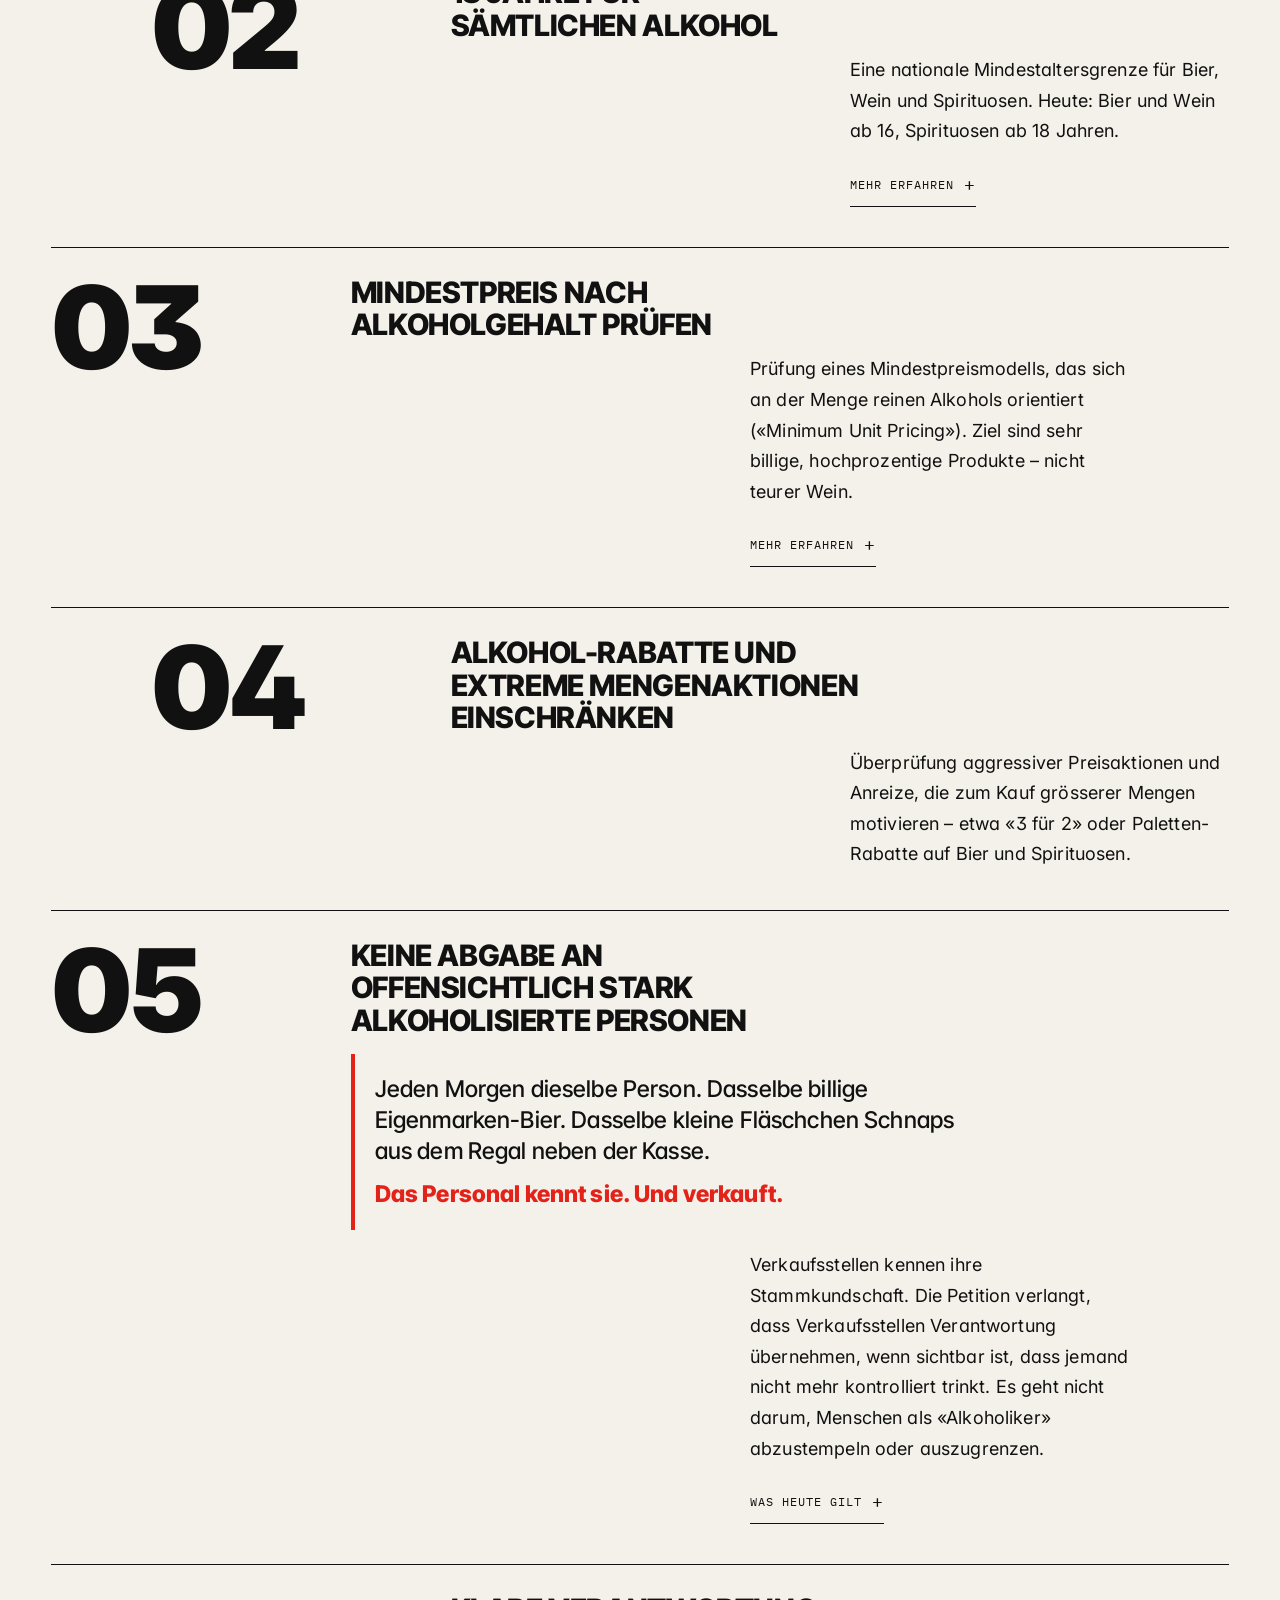
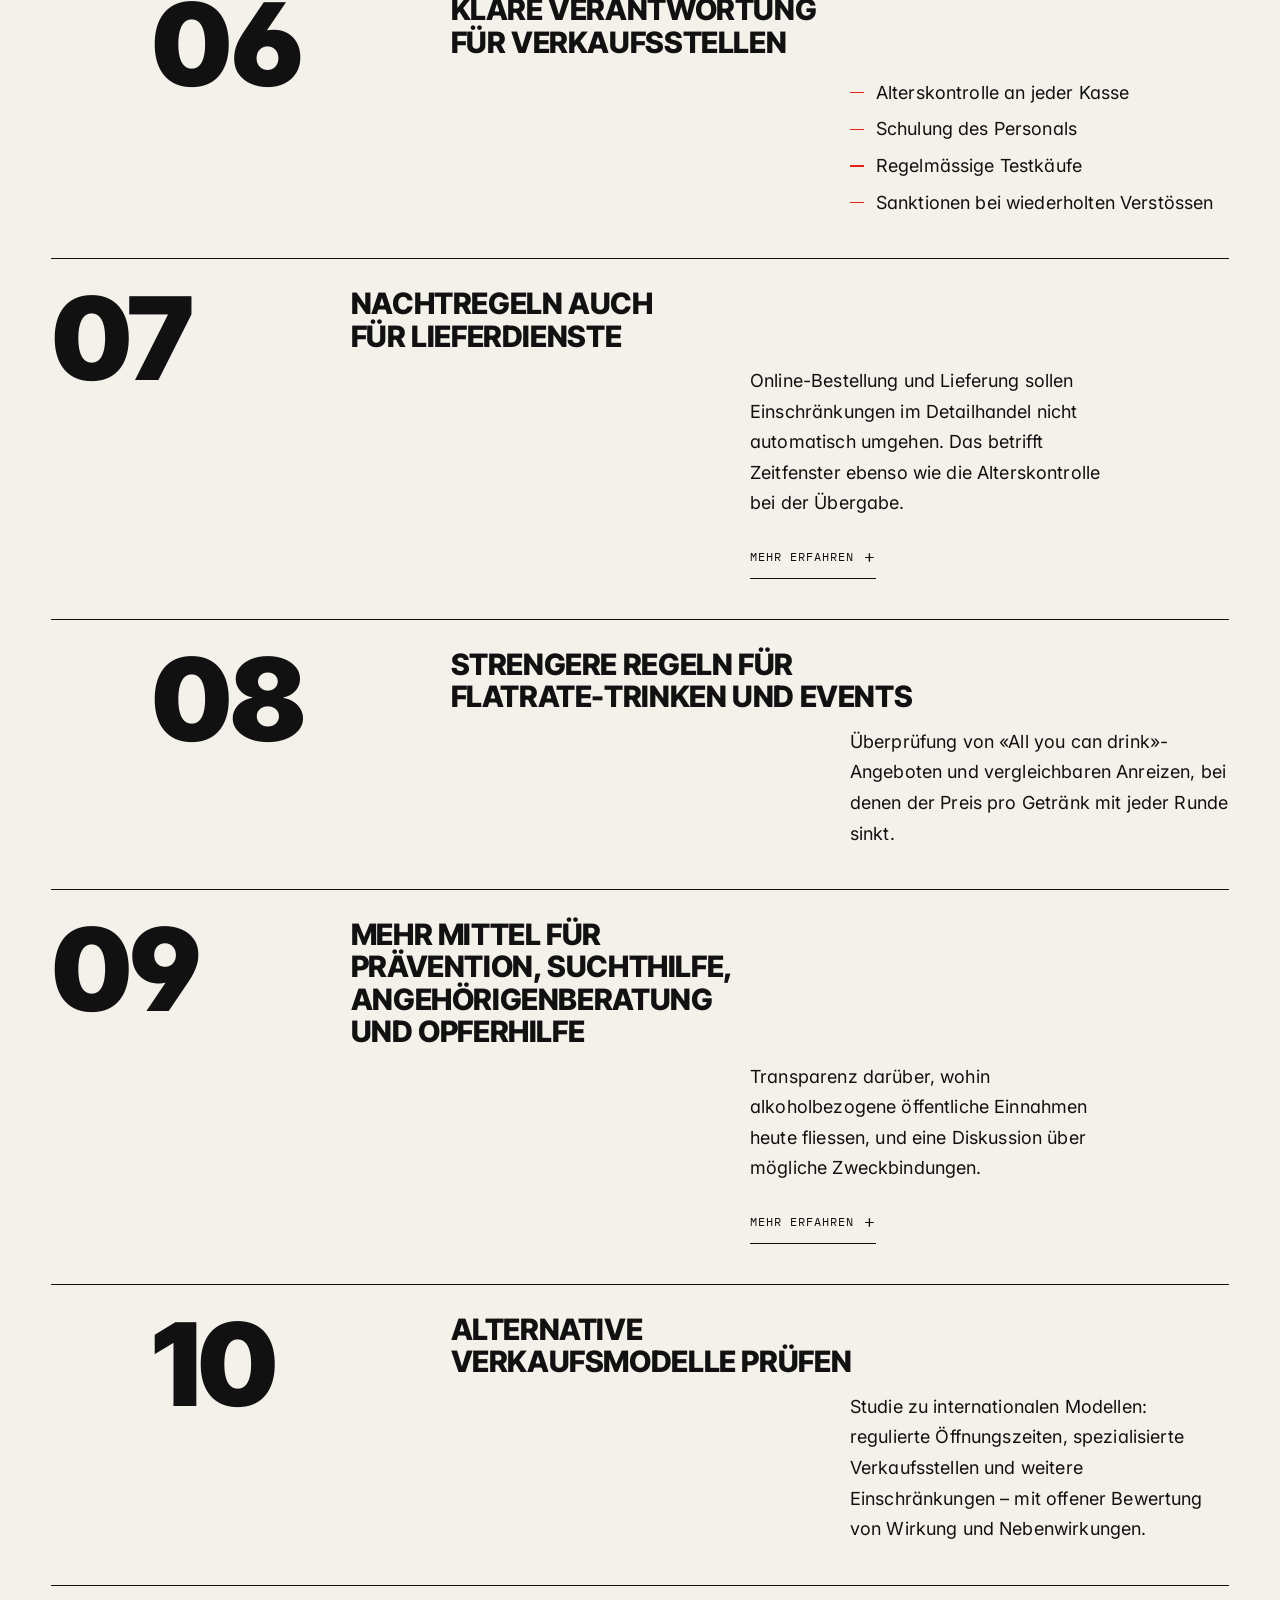
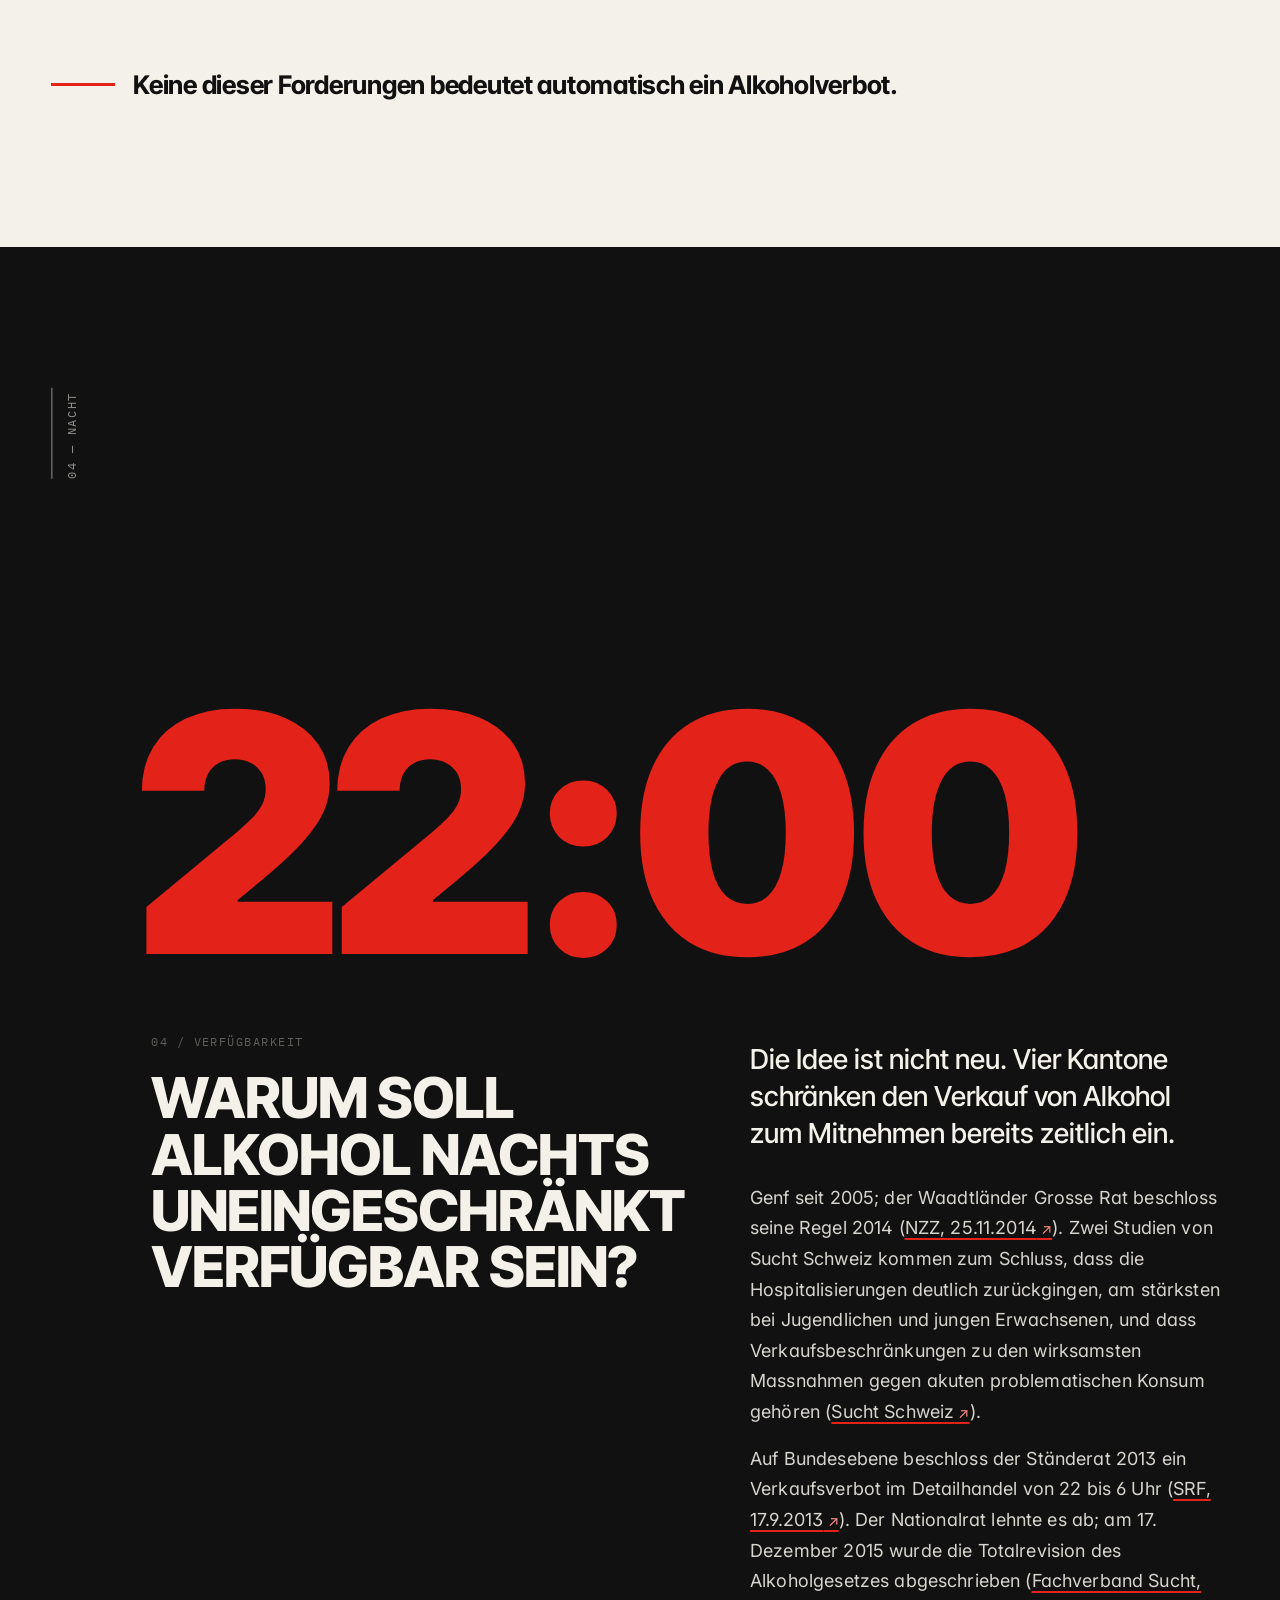
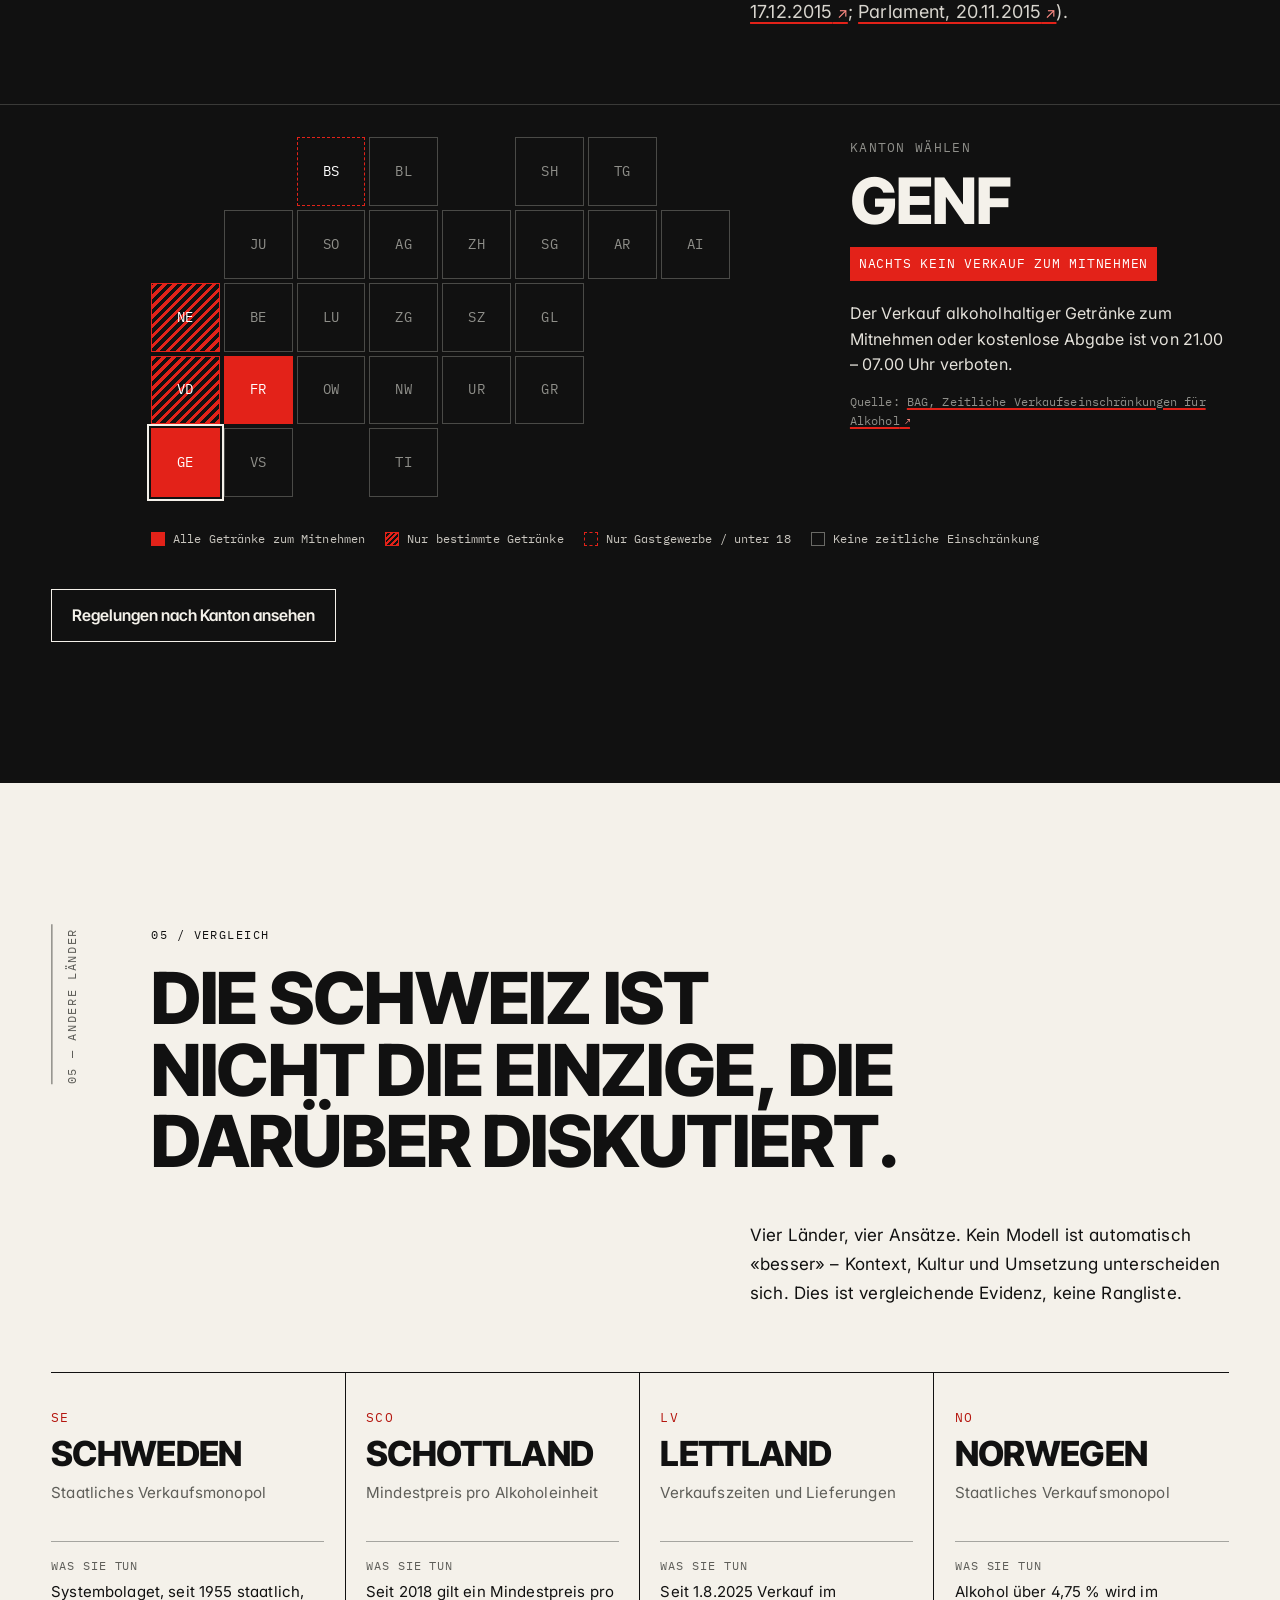
==== commit 0203f9bd: "Sharpen demand 05: sales to people with visible dependence - Everyday scene at the checkout (cheap p" ====
--- a/index.html
+++ b/index.html
@@ -344,7 +344,18 @@
       <span class="demand__n" aria-hidden="true">05</span>
       <div class="demand__body">
         <h3 class="demand__title">Keine Abgabe an offensichtlich stark alkoholisierte Personen</h3>
-        <p>Massgebend ist die beobachtbare Berauschung im Moment des Verkaufs. Es geht nicht darum, Kundinnen und Kunden als «Alkoholiker» zu etikettieren oder zu diagnostizieren.</p>
+        <blockquote class="scene">
+          <p>Jeden Morgen dieselbe Person. Dasselbe billige Eigenmarken-Bier. Dasselbe kleine Fläschchen Schnaps aus dem Regal neben der Kasse.</p>
+          <p class="scene__q">Das Personal kennt sie. Und verkauft.</p>
+        </blockquote>
+        <p>Verkaufsstellen kennen ihre Stammkundschaft. Die Petition verlangt, dass Verkaufsstellen Verantwortung übernehmen, wenn sichtbar ist, dass jemand nicht mehr kontrolliert trinkt. Es geht nicht darum, Menschen als «Alkoholiker» abzustempeln oder auszugrenzen.</p>
+        <button class="more" type="button" aria-expanded="false" aria-controls="d05">Was heute gilt</button>
+        <div class="more__panel" id="d05" hidden><div>
+          <p><strong>Heute verboten:</strong> die Abgabe von Alkohol an betrunkene Personen jeden Alters (<a class="cite" href="https://www.bazg.admin.ch/dam/en/sd-web/zB8tjzqcDyOG/alkoholabgabe-jugendliche-03-de.pdf" target="_blank" rel="noopener">Eidg. Alkoholverwaltung, Information für Verkaufspersonal</a>). Geregelt ist das kantonal, im Aargau zum Beispiel in § 1 des Gastgewerbegesetzes (<a class="cite" href="https://www.ag.ch/media/kanton-aargau/dgs/dokumente/verbraucherschutz/lebensmittelkontrolle/lebensmittelinspektorat/merkblaetter/merkblatt-24-anforderungen-an-ausschank-und-verkauf-von-alkoholhaltigen-getrnken-sowie-verkauf-von-tabakprodukten-inkl-jugendschutz.pdf" target="_blank" rel="noopener">Kanton Aargau, Merkblatt 24</a>).</p>
+          <p><strong>Die Lücke:</strong> Das Verbot greift nur bei sichtbarer Trunkenheit. Eine Regel für den Verkauf an Menschen mit einer für das Personal erkennbaren Abhängigkeit haben wir in diesen Grundlagen nicht gefunden.</p>
+          <p><strong>Zur Diskussion</strong> (Ideen, nicht Teil des Petitionstextes): keine Spirituosen-Kleinflaschen im Kassenbereich; Schulungen, die dem Personal den Rücken stärken, auch Nein zu sagen; Hinweise auf Hilfsangebote wie <a class="cite" href="https://www.safezone.ch/" target="_blank" rel="noopener">SafeZone.ch</a> an der Kasse.</p>
+          <p>Wie viel Alkohol im Detailhandel für Betroffene bedeutet, zeigte 2021 die Debatte um den Alkoholverkauf in der Migros: Die EVP warnte, ein Aufheben des Verbots sei «für Menschen mit Alkoholproblemen fatal» (<a class="cite" href="https://www.blick.ch/politik/migros-will-bald-bier-und-wein-verkaufen-fuer-menschen-mit-alkoholproblem-ist-das-fatal-id16968356.html" target="_blank" rel="noopener">Blick, 7.11.2021</a>).</p>
+        </div></div>
       </div>
     </li>
     <li class="demand">
@@ -747,7 +758,7 @@
 
   <div class="wrap">
     <div class="src-filter" role="group" aria-label="Quellen filtern">
-      <button type="button" class="chip is-active" data-filter="all" aria-pressed="true">Alle (33)</button>
+      <button type="button" class="chip is-active" data-filter="all" aria-pressed="true">Alle (36)</button>
       <button type="button" class="chip" data-filter="bag" aria-pressed="false">BAG &amp; Forschung</button>
       <button type="button" class="chip" data-filter="bfs" aria-pressed="false">Statistik</button>
       <button type="button" class="chip" data-filter="kant" aria-pressed="false">Recht &amp; Politik</button>
@@ -761,6 +772,27 @@
         <tr><th scope="col">Titel</th><th scope="col">Herausgeber</th><th scope="col">Datum</th><th scope="col">Stützt</th><th scope="col"><span class="sr-only">Link</span></th></tr>
       </thead>
       <tbody>
+        <tr data-cat="kant">
+          <td data-th="Titel">Alkoholabgabe an Jugendliche: Informationen für Mitarbeitende im Detailhandel und Gastgewerbe</td>
+          <td data-th="Herausgeber">Eidg. Alkoholverwaltung (heute BAZG)</td>
+          <td data-th="Datum">April 2011</td>
+          <td data-th="Stützt">Abgabeverbot an Betrunkene</td>
+          <td><a class="srclink" href="https://www.bazg.admin.ch/dam/en/sd-web/zB8tjzqcDyOG/alkoholabgabe-jugendliche-03-de.pdf" target="_blank" rel="noopener">Link <span aria-hidden="true">↗</span></a></td>
+        </tr>
+        <tr data-cat="kant">
+          <td data-th="Titel">Merkblatt 24: Anforderungen an Ausschank und Verkauf von alkoholhaltigen Getränken</td>
+          <td data-th="Herausgeber">Kanton Aargau, Lebensmittelinspektorat</td>
+          <td data-th="Datum">aktuell</td>
+          <td data-th="Stützt">§ 1 GGG: Abgabeverbot an Betrunkene</td>
+          <td><a class="srclink" href="https://www.ag.ch/media/kanton-aargau/dgs/dokumente/verbraucherschutz/lebensmittelkontrolle/lebensmittelinspektorat/merkblaetter/merkblatt-24-anforderungen-an-ausschank-und-verkauf-von-alkoholhaltigen-getrnken-sowie-verkauf-von-tabakprodukten-inkl-jugendschutz.pdf" target="_blank" rel="noopener">Link <span aria-hidden="true">↗</span></a></td>
+        </tr>
+        <tr data-cat="media">
+          <td data-th="Titel">Migros will Alkoholverbot kippen: EVP und Blaues Kreuz warnen</td>
+          <td data-th="Herausgeber">Blick</td>
+          <td data-th="Datum">07.11.2021</td>
+          <td data-th="Stützt">Debatte Alkohol im Detailhandel</td>
+          <td><a class="srclink" href="https://www.blick.ch/politik/migros-will-bald-bier-und-wein-verkaufen-fuer-menschen-mit-alkoholproblem-ist-das-fatal-id16968356.html" target="_blank" rel="noopener">Link <span aria-hidden="true">↗</span></a></td>
+        </tr>
         <tr data-cat="bfs">
           <td data-th="Titel">Häusliche Gewalt: Polizeiliche Kriminalstatistik</td>
           <td data-th="Herausgeber">Bundesamt für Statistik (BFS)</td>
--- a/assets/css/style.css
+++ b/assets/css/style.css
@@ -1229,6 +1229,13 @@
   .prolog__note { margin-left: calc((100% + var(--gap)) / 12); }
 }
 
+
+/* ---------- Scene quote in demands ---------- */
+.scene { grid-column: 1 / -1; margin: 4px 0 20px; padding: 20px 0 20px 20px; border-left: 4px solid var(--red); max-width: 40rem; }
+.scene p { font-family: var(--f-display); font-weight: 500; font-size: clamp(1.15rem, 1.8vw, 1.5rem); line-height: 1.35; }
+.scene p + p { margin-top: .5em; }
+.scene__q { font-weight: 800 !important; color: var(--red); }
+
 /* ---------- Motion ---------- */
 
 .js .reveal { opacity: 0; transform: translateY(28px); transition: opacity .9s var(--ease), transform .9s var(--ease); }
